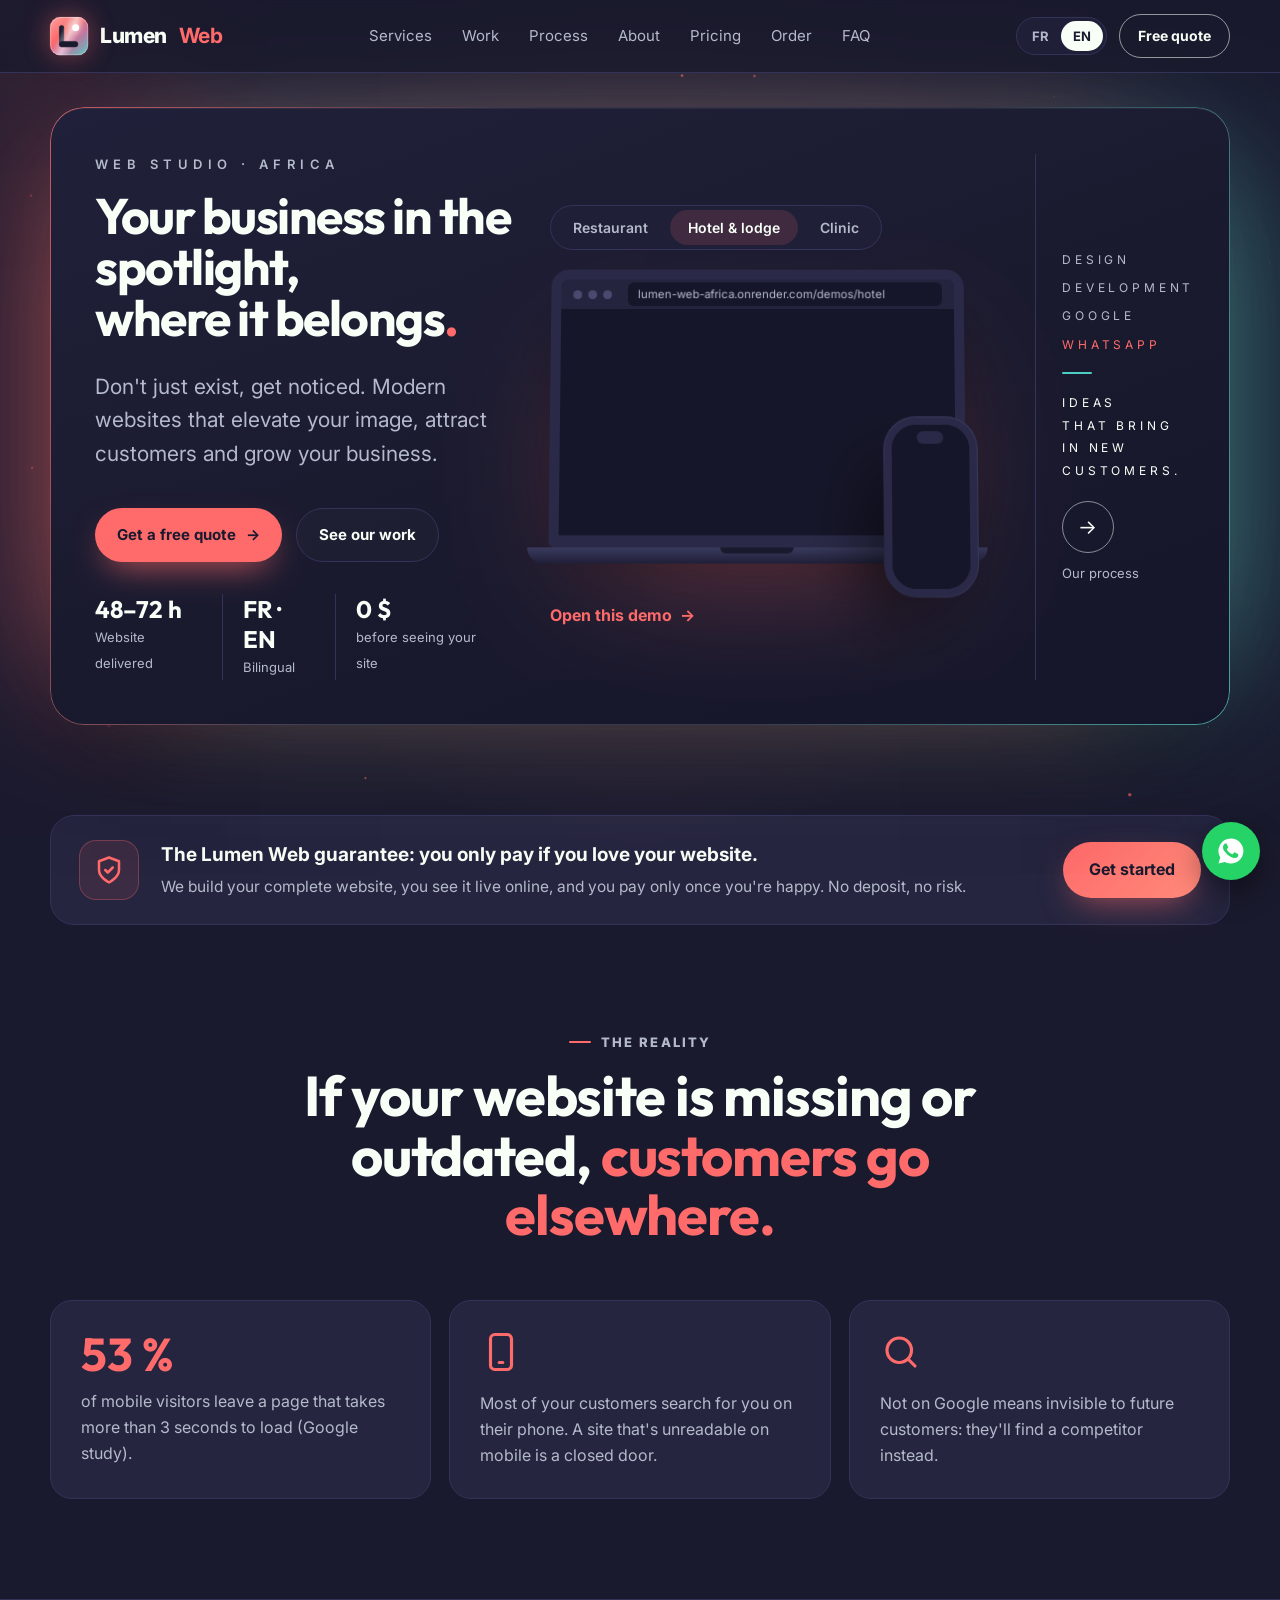
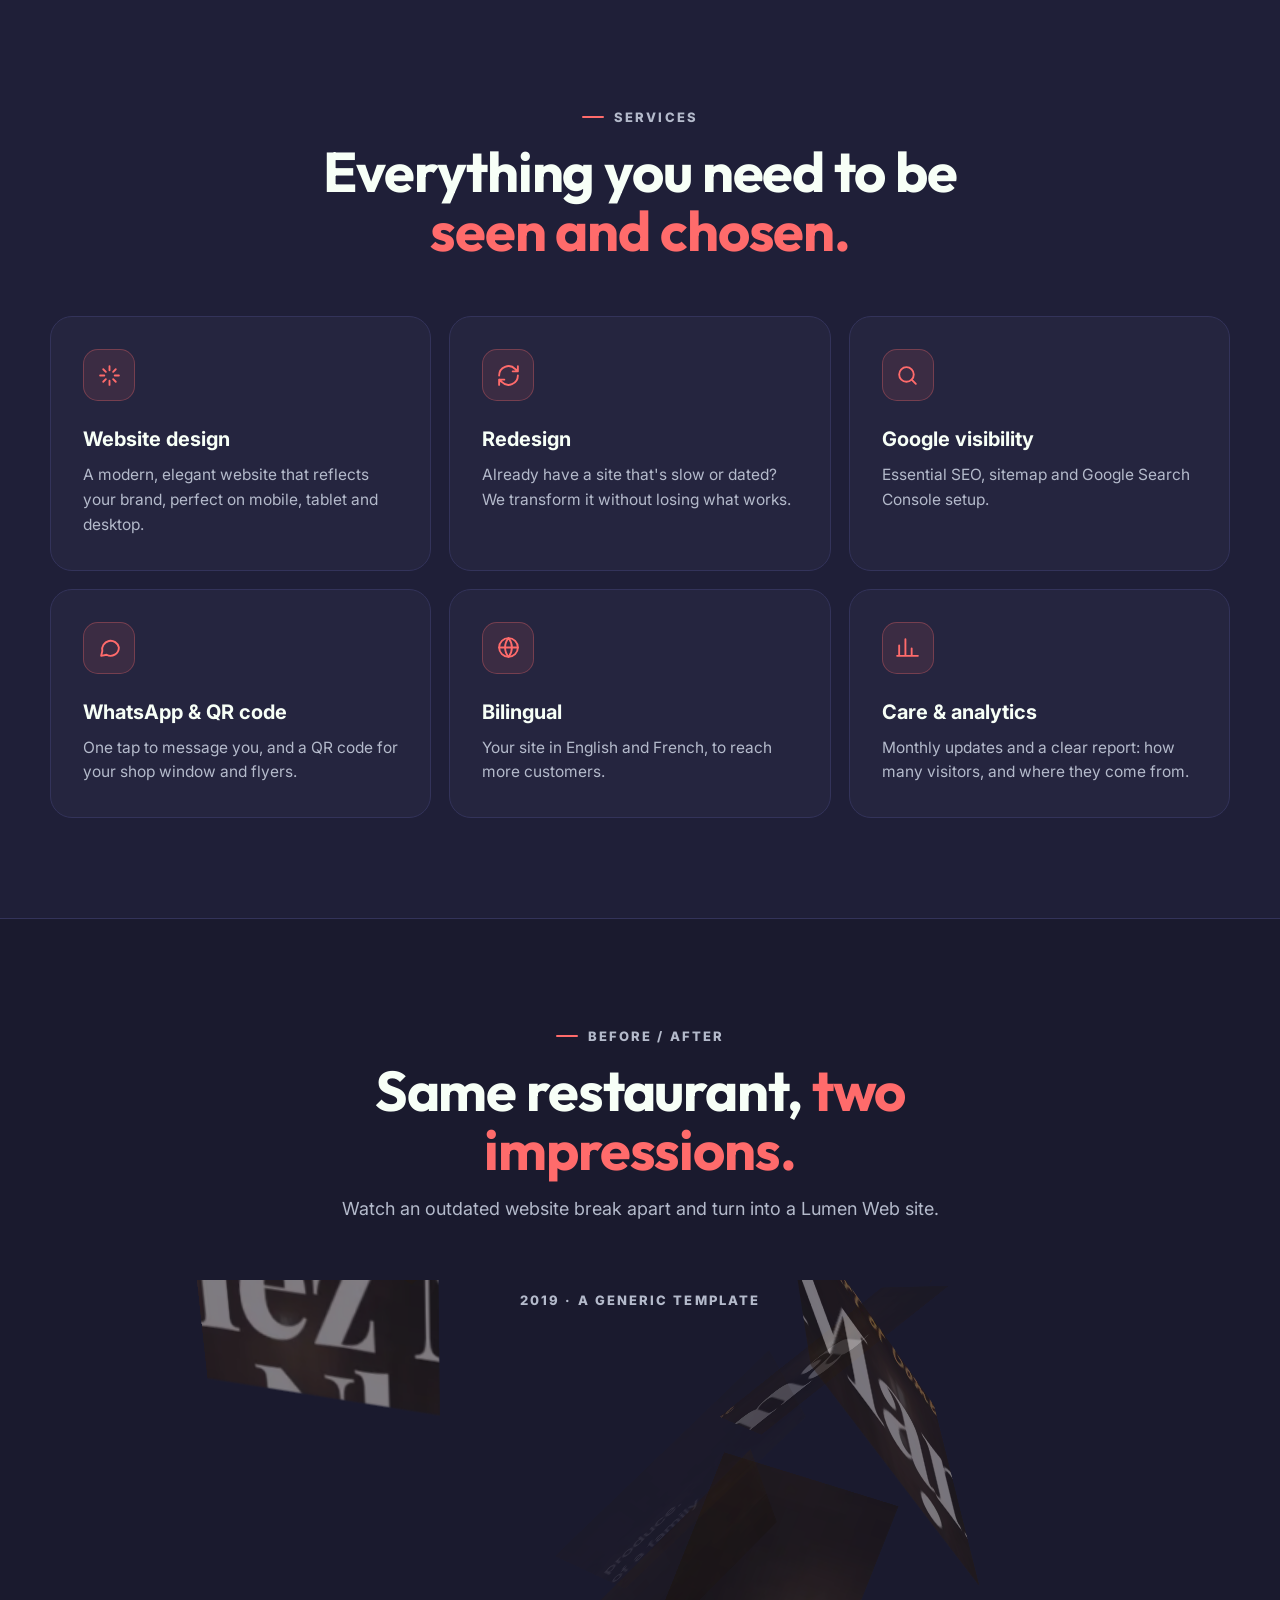
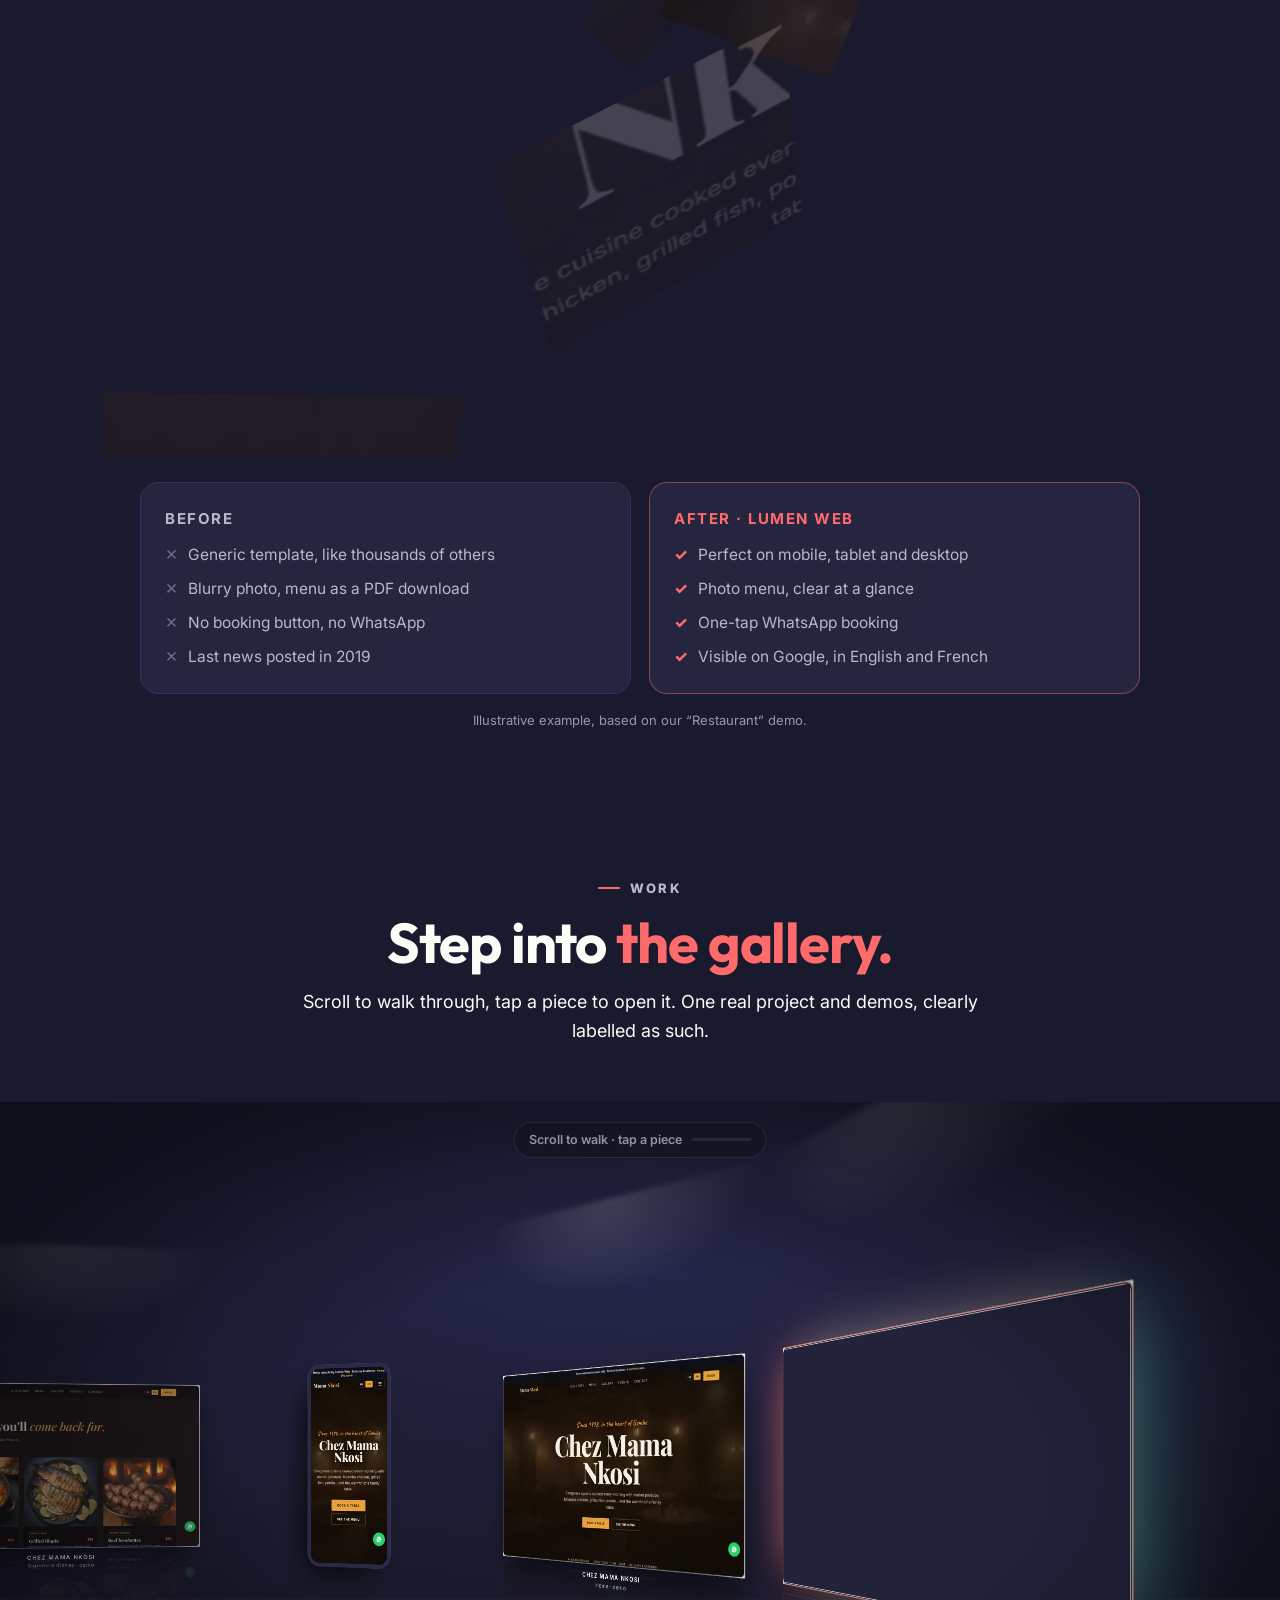
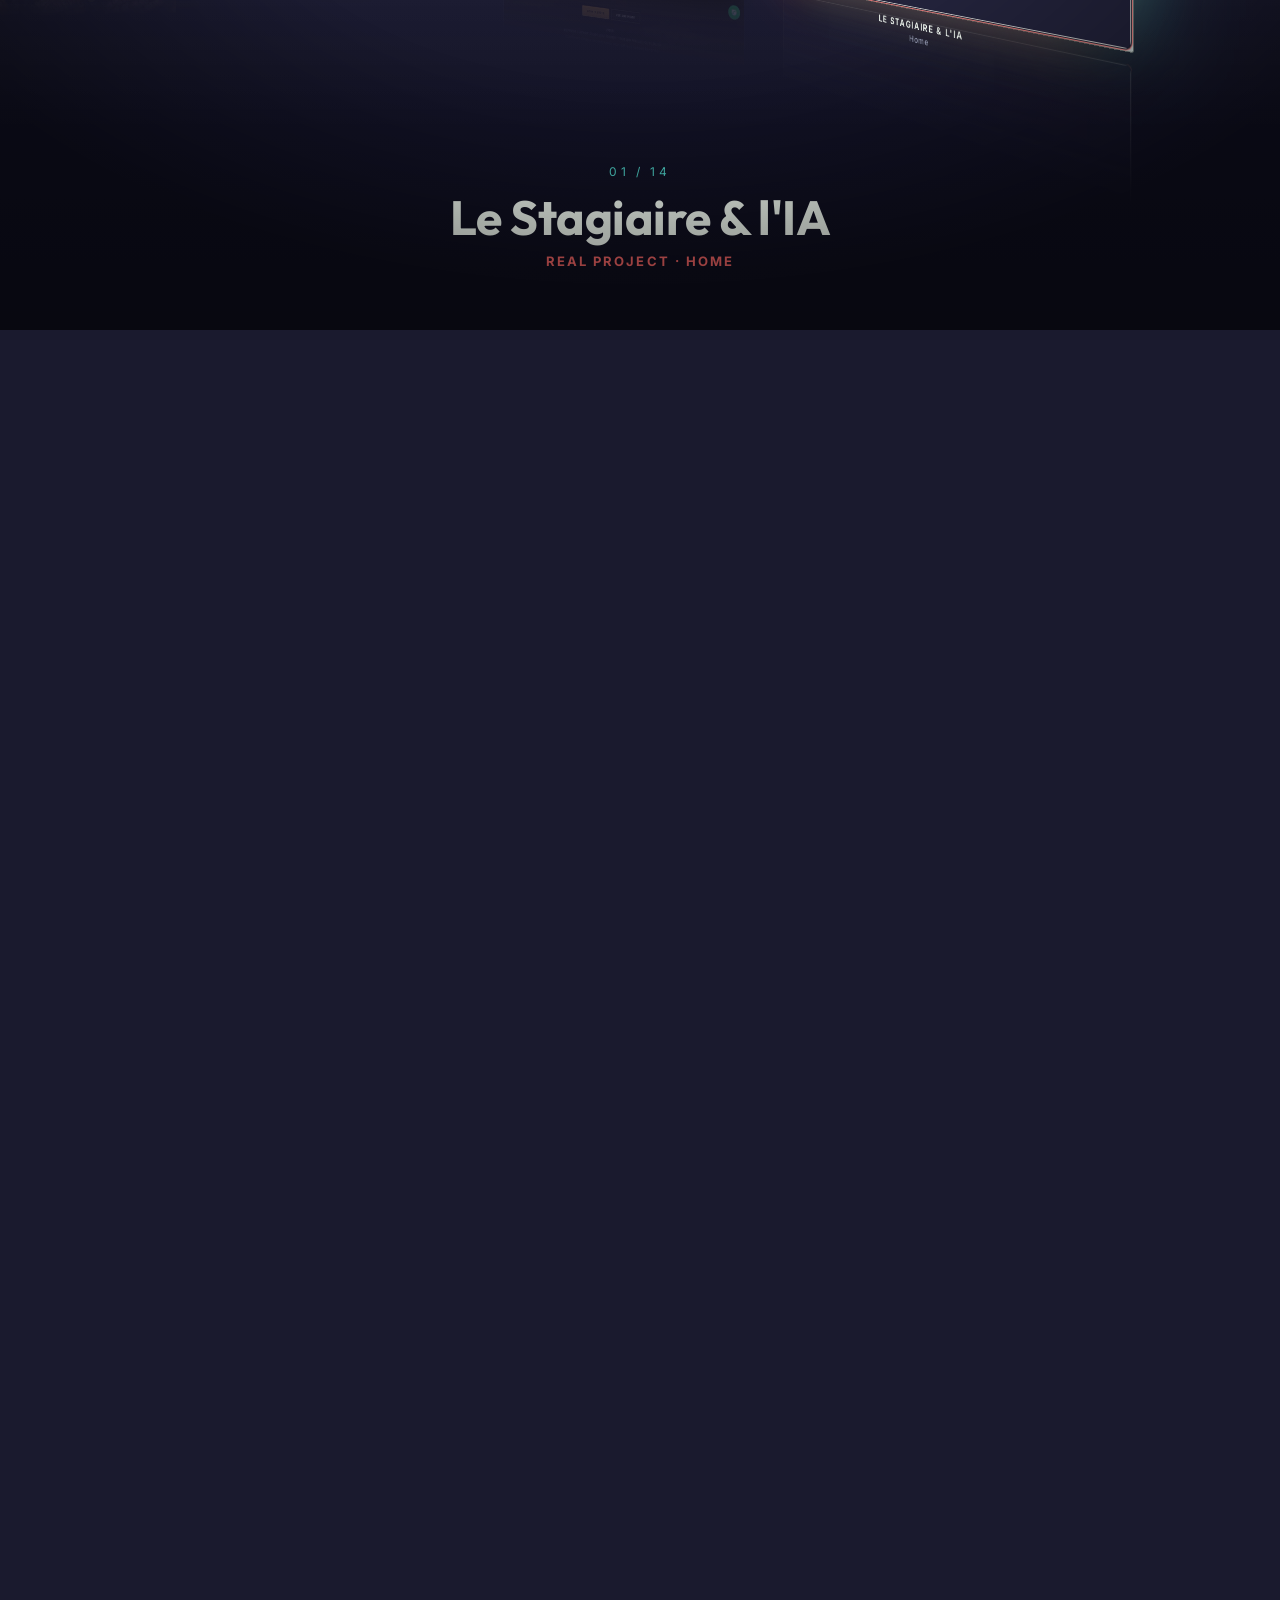
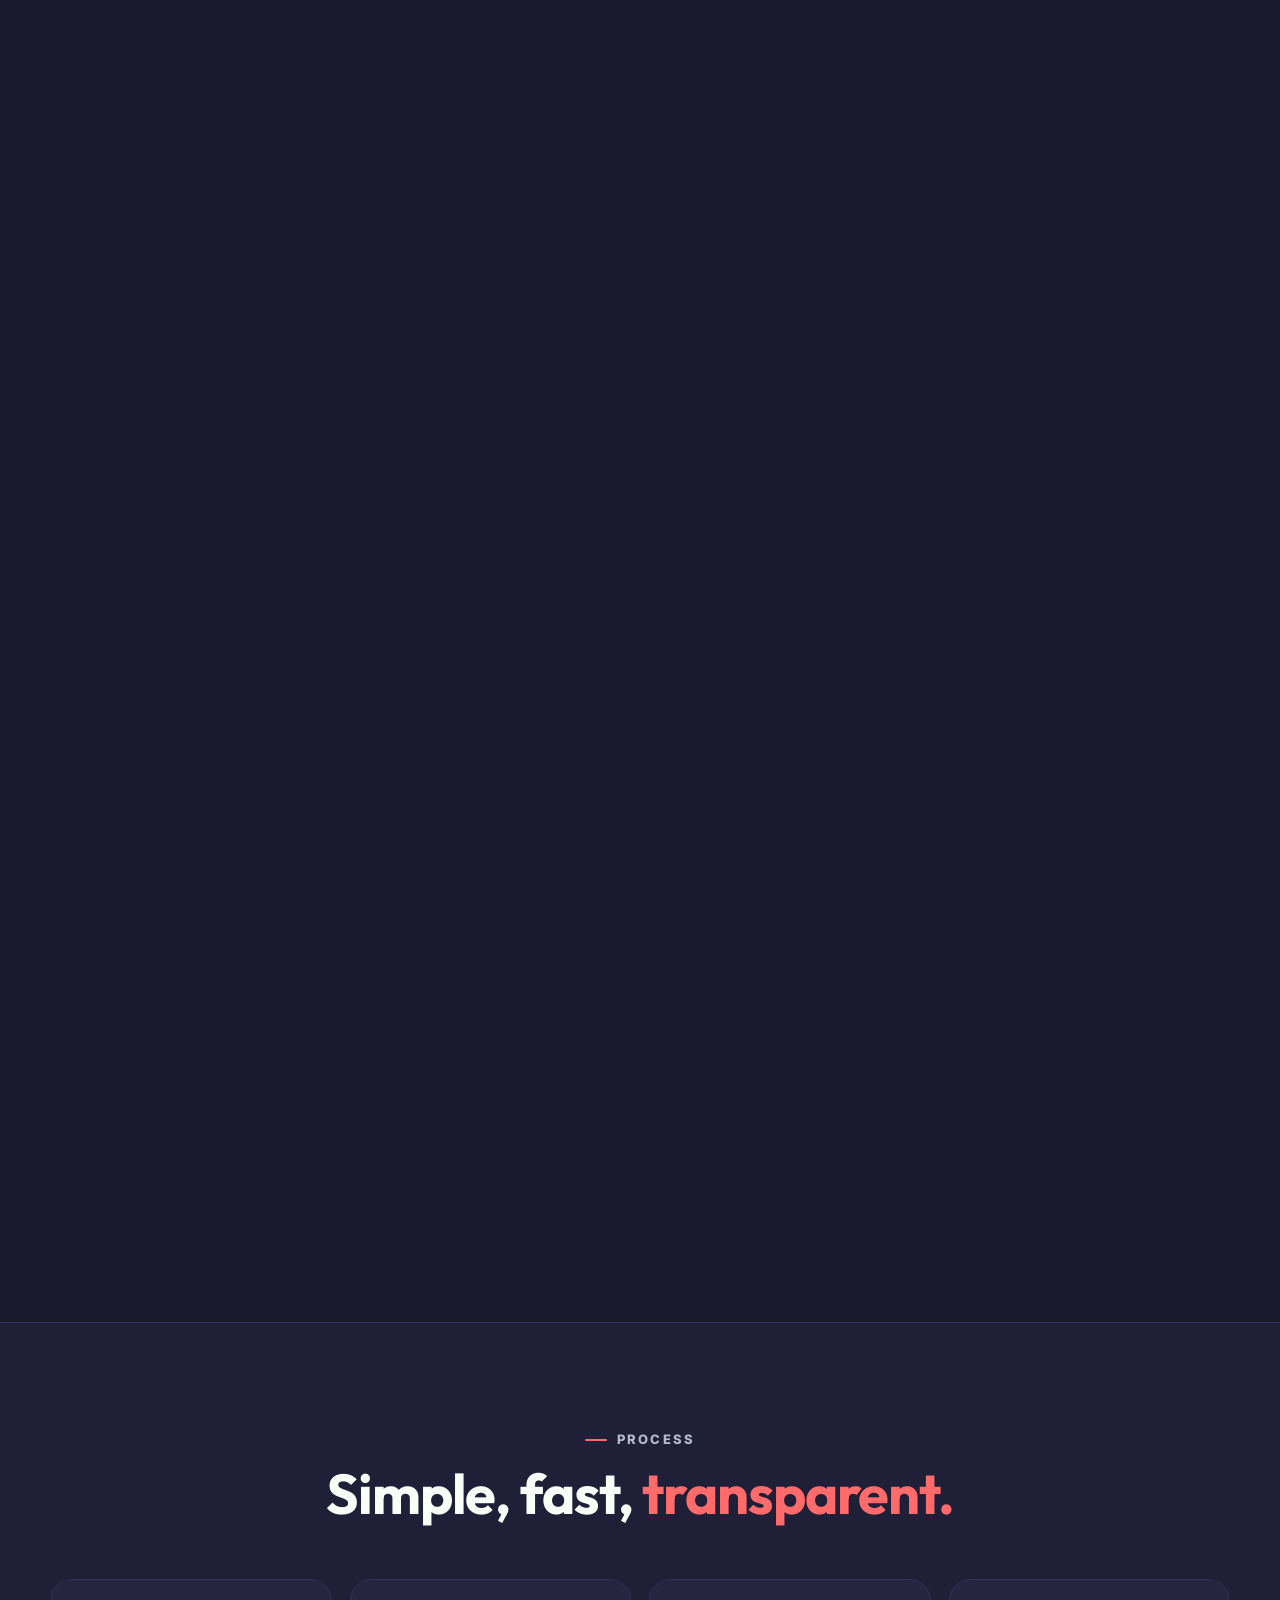
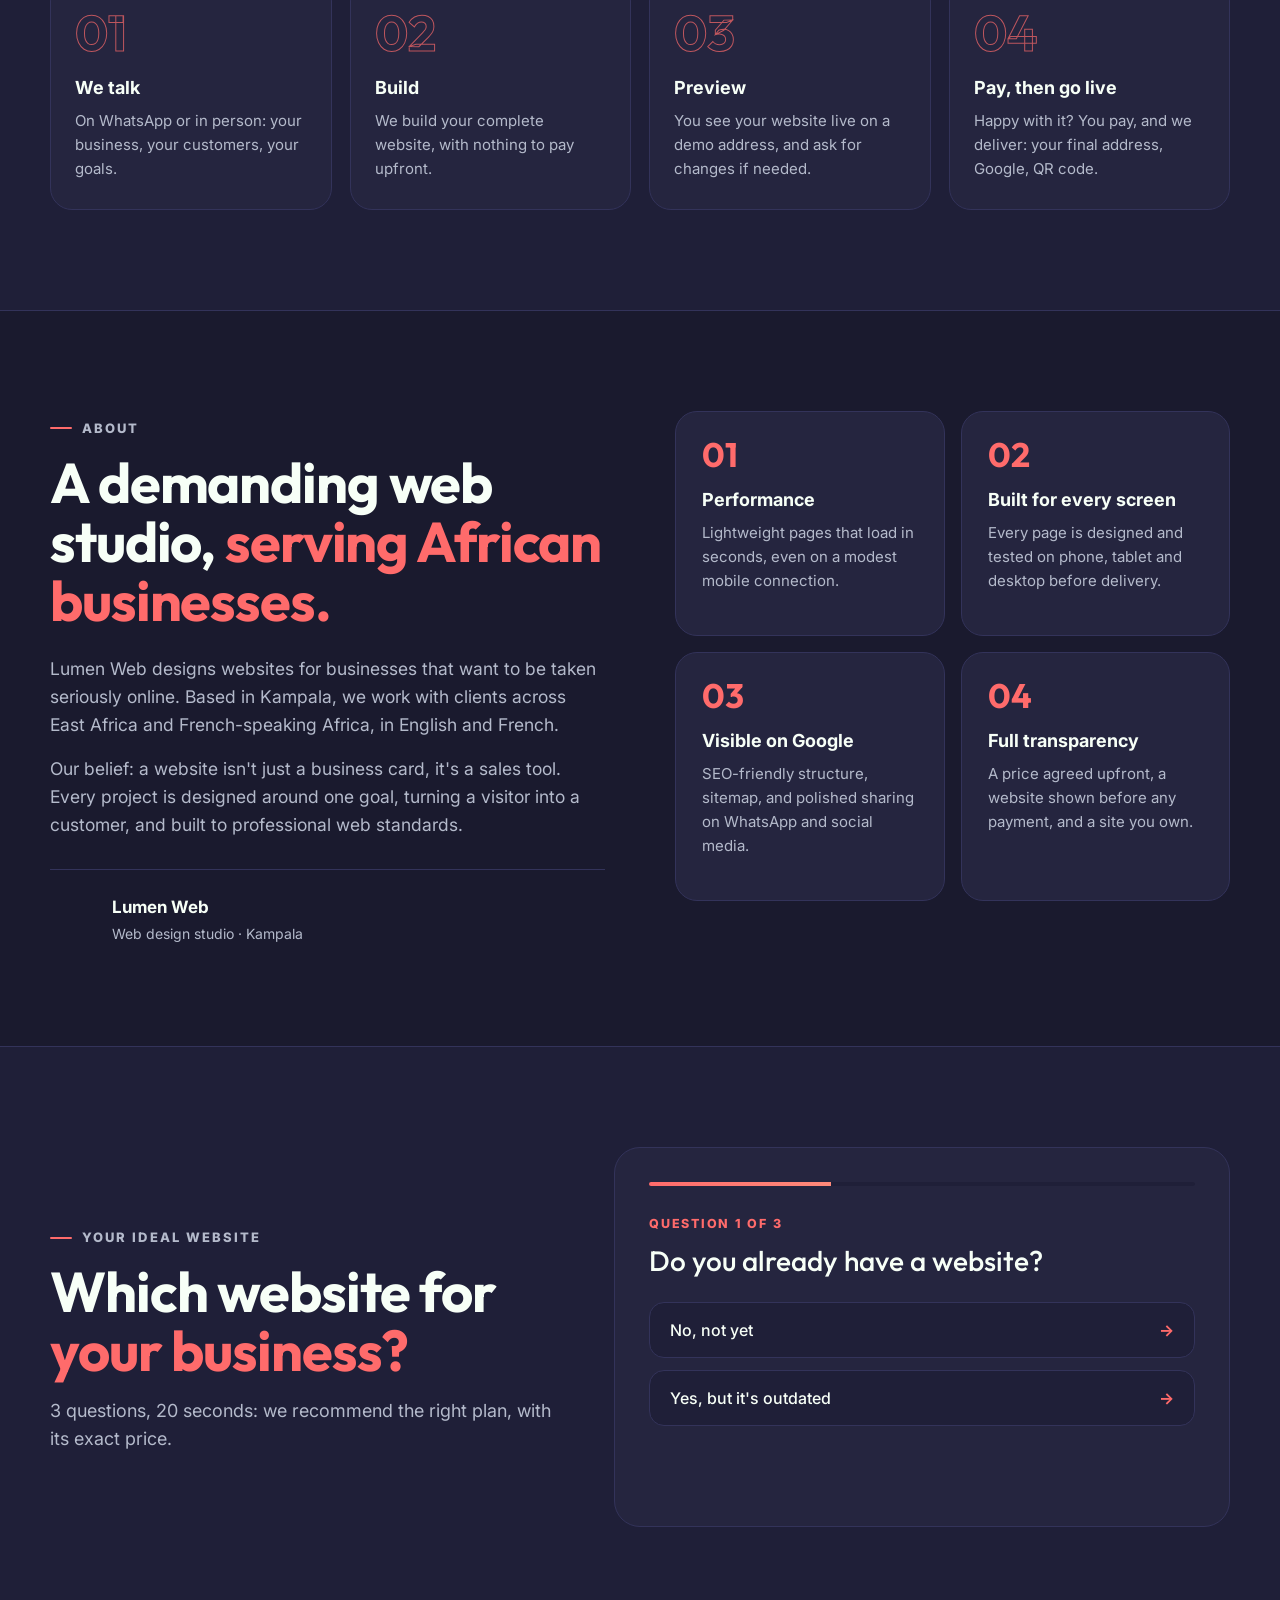
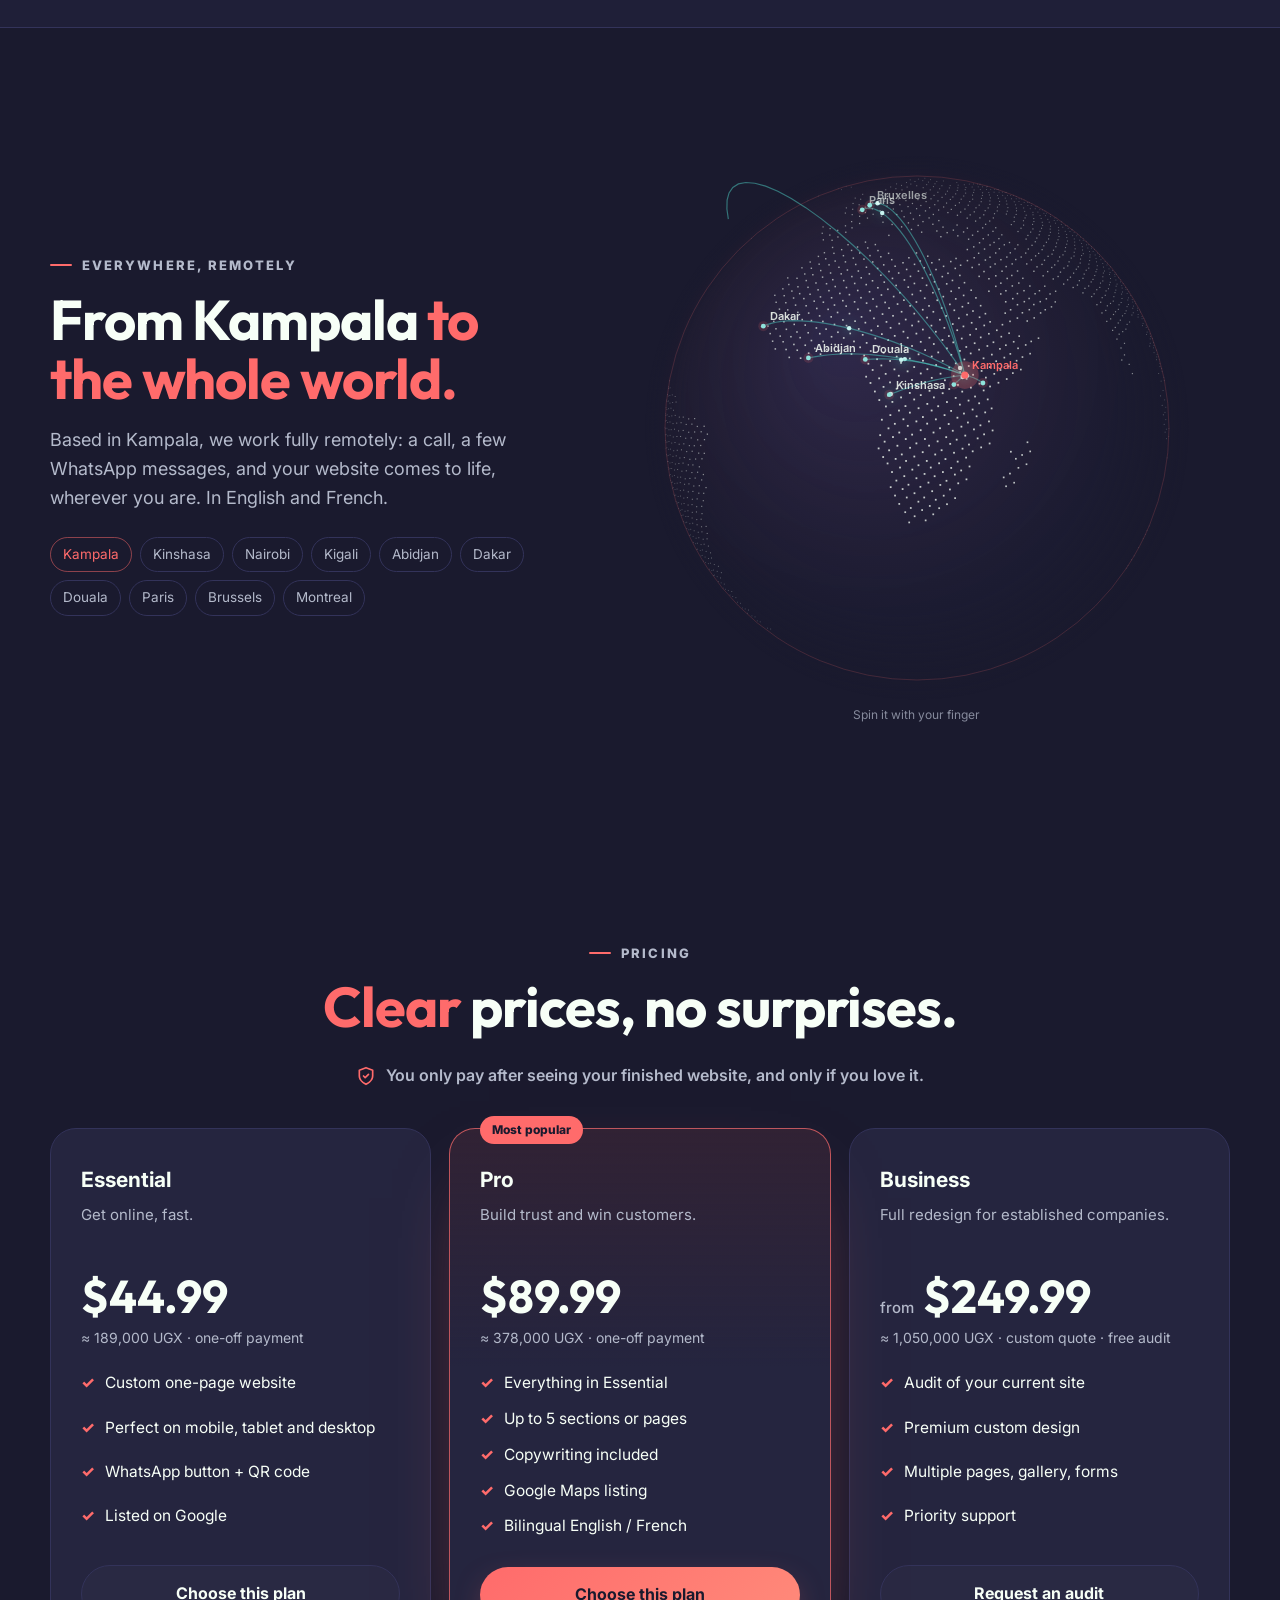
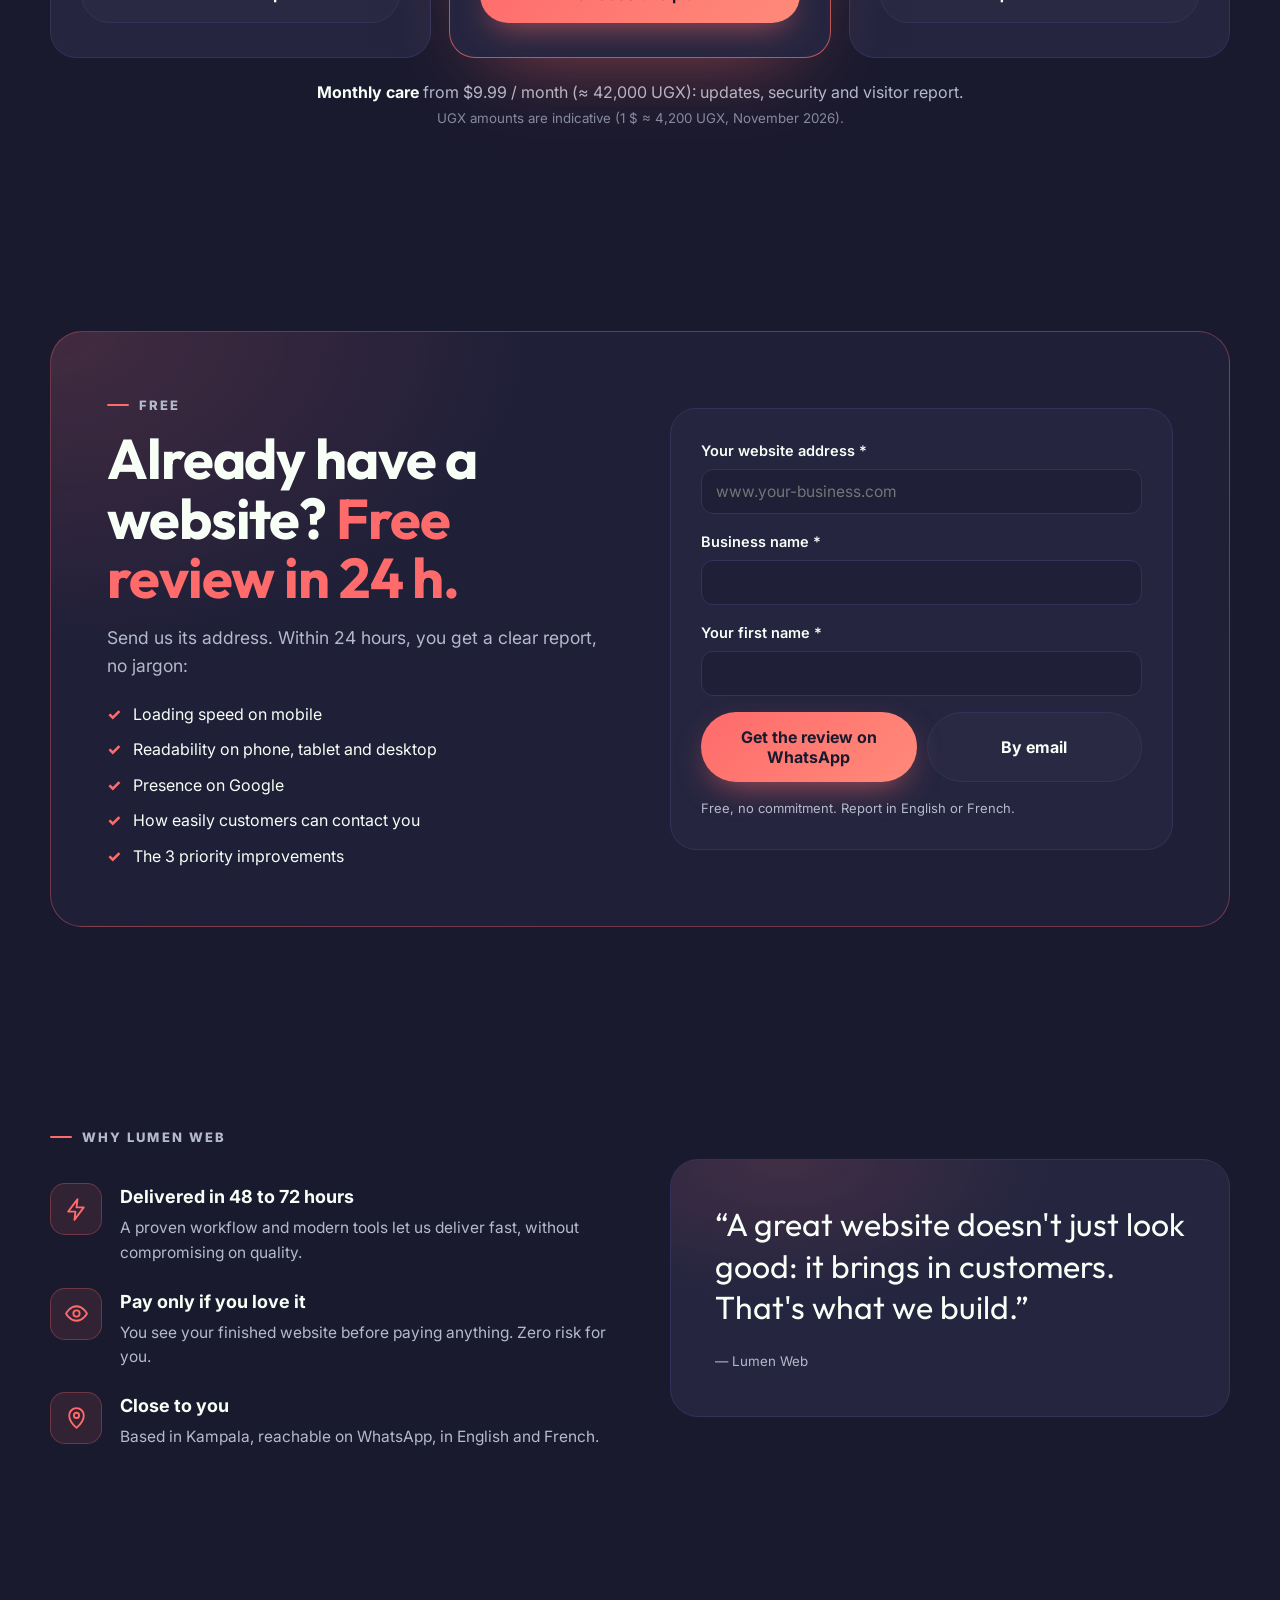
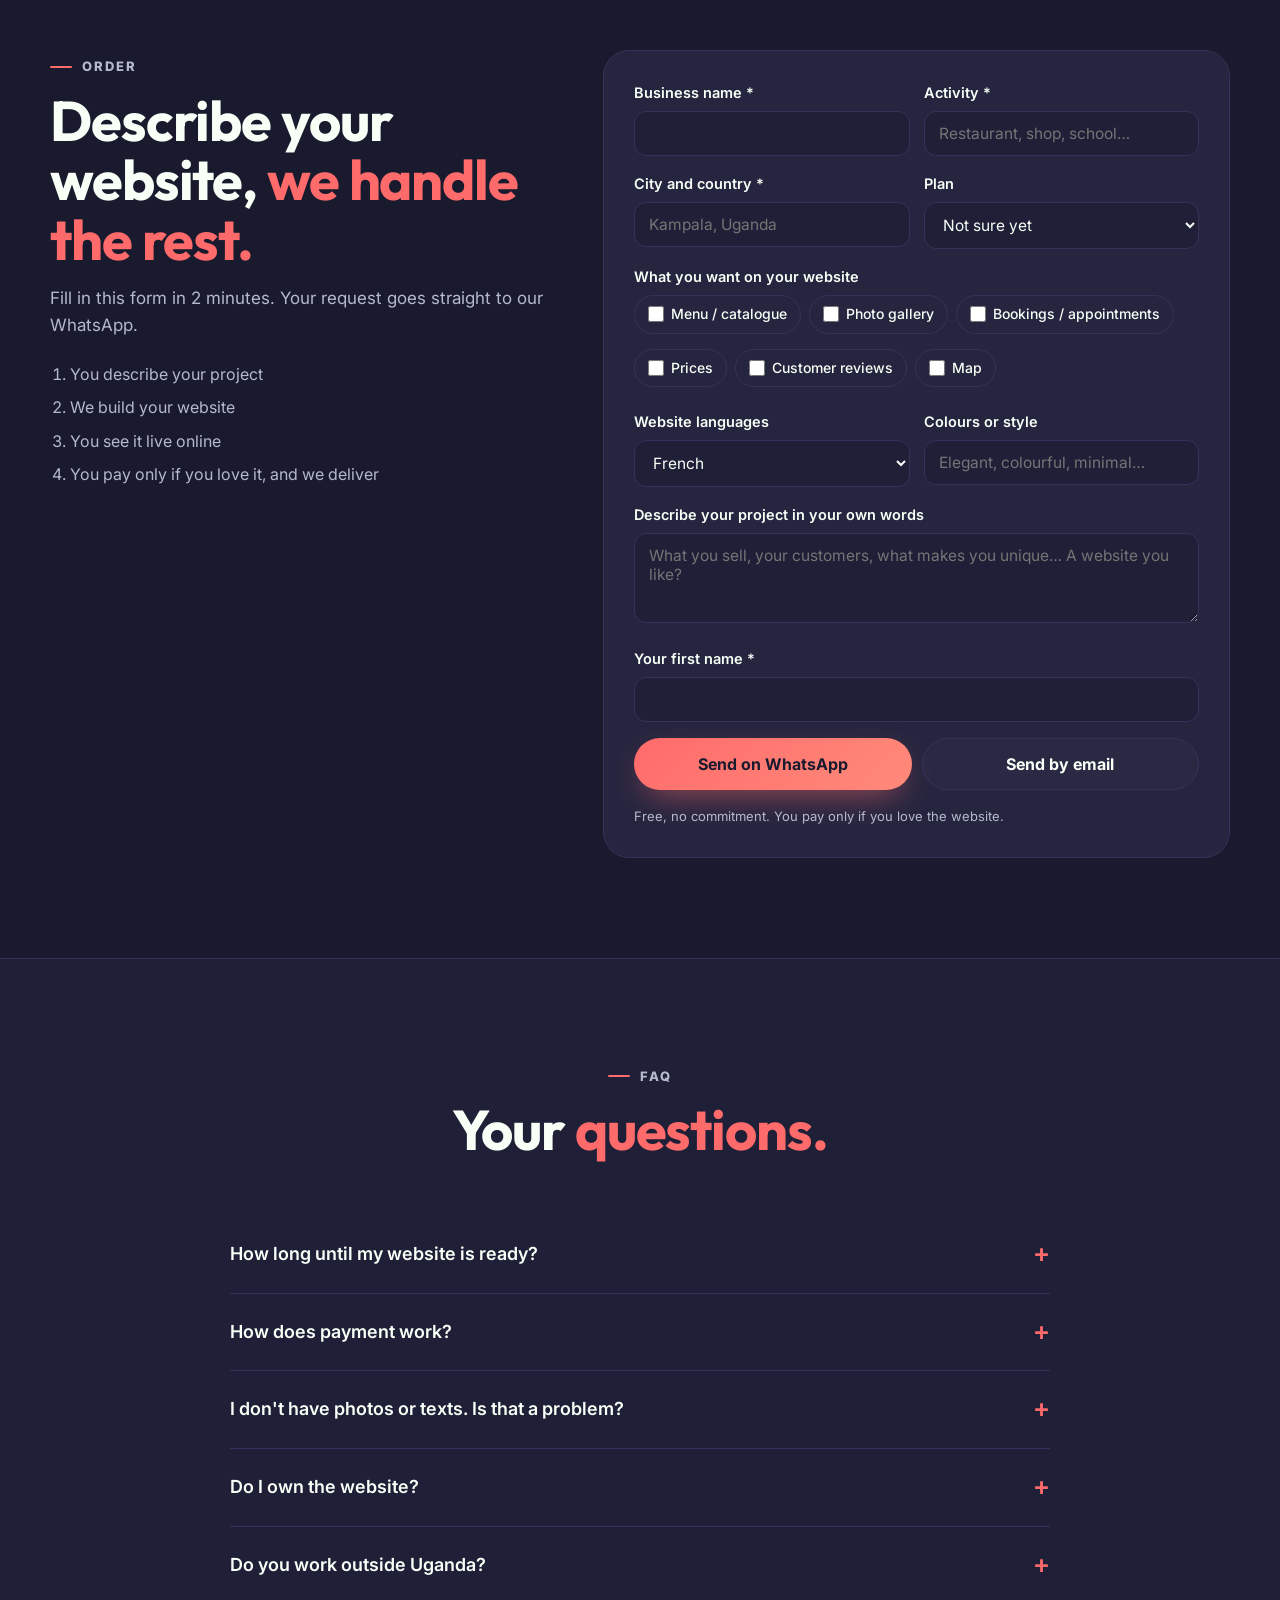
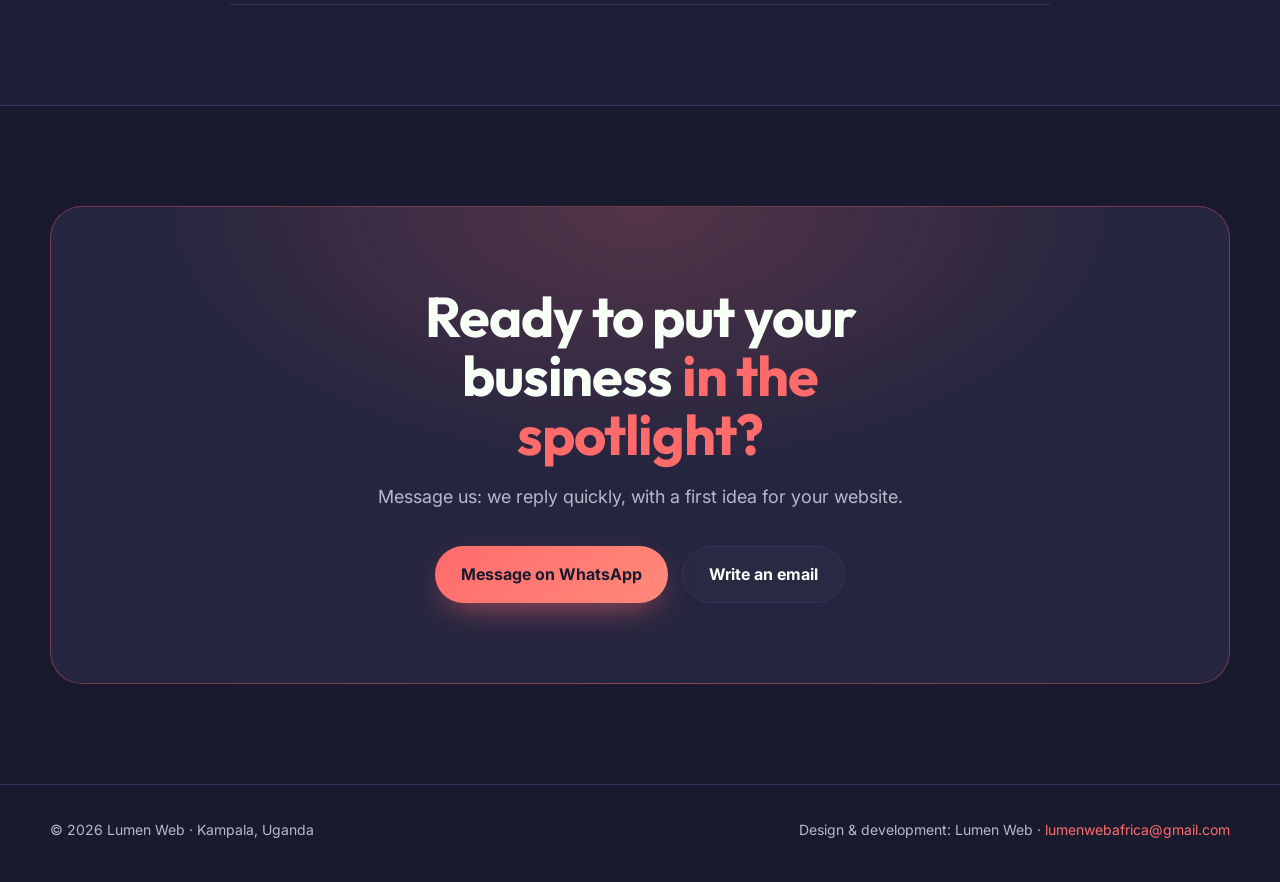
==== index.html @ c7d3111e "Accueil : nouveau titre et texte de Jonathan, « Studio web · Africa » Co-Authored-By: Claude Opus 5." ====
<!doctype html>
<html lang="fr">
<head>
<meta charset="utf-8">
<meta name="viewport" content="width=device-width, initial-scale=1, viewport-fit=cover">
<title>Lumen Web · Sites web modernes pour les entreprises africaines</title>
<meta name="description" content="Lumen Web crée et modernise les sites des entreprises : rapides, beaux sur téléphone, visibles sur Google, avec WhatsApp. Basé à Kampala, en français et en anglais.">
<meta name="theme-color" content="#1A1A2E">
<meta property="og:type" content="website">
<meta property="og:title" content="Lumen Web · Votre entreprise, dans la lumière.">
<meta property="og:description" content="Sites web modernes, rapides et visibles sur Google. En français et en anglais.">
<meta property="og:image" content="https://lumen-web-africa.onrender.com/partage.jpg">
<meta property="og:url" content="https://lumen-web-africa.onrender.com/">
<link rel="canonical" href="https://lumen-web-africa.onrender.com/">
<meta name="twitter:card" content="summary_large_image">
<link rel="icon" href="favicon.png">
<link rel="preconnect" href="https://fonts.googleapis.com">
<link rel="preconnect" href="https://fonts.gstatic.com" crossorigin>
<link href="https://fonts.googleapis.com/css2?family=Outfit:wght@400;500;600;700;800&family=Inter:wght@400;500;600;700;800&display=swap" rel="stylesheet">
<style>img{height:auto}
  /* Règle 60-30-10 : 60 % nuit #1A1A2E (fond), 30 % surfaces + blanc #F7FFF7 + texte crème, 10 % accent corail #FF6B6B + turquoise #4ECDC4 (boutons, mots clés, lueurs). Pas d'autre couleur, sauf le vert du bouton WhatsApp (repère universel). */
  :root {
    --nuit:#1A1A2E; --nuit2:#1F1F38; --carte:#25253F; --ligne:#33335A;
    --texte:#F7FFF7; --doux:#B4BACB; --or:#FF6B6B; --orange:#FF8A7A; --braise:#C9464F;
    --serif:"Outfit", Inter, system-ui, sans-serif; --sans:Inter, system-ui, -apple-system, sans-serif;
    --r:22px; --turquoise:#4ECDC4;
  }
  * { box-sizing:border-box; margin:0; padding:0; }
  html { scroll-behavior:smooth; }
  body { font-family:var(--sans); background:var(--nuit); color:var(--texte); line-height:1.6; -webkit-font-smoothing:antialiased; overflow-x:hidden; }
  a { color:inherit; text-decoration:none; }
  img { max-width:100%; display:block; }
  .bloc { width:min(1180px, 100% - 40px); margin-inline:auto; }
  :focus-visible { outline:2px solid var(--or); outline-offset:3px; border-radius:6px; }
  .passer { position:absolute; left:-999px; } .passer:focus { left:16px; top:16px; z-index:99; background:var(--or); color:var(--nuit); padding:8px 14px; border-radius:8px; }

  /* Lumière qui suit la souris (décor, désactivé si mouvement réduit) */
  #halo { position:fixed; width:640px; height:640px; border-radius:50%; pointer-events:none; z-index:0; left:-320px; top:-320px;
          background:radial-gradient(circle, rgba(255,107,107,.10), transparent 60%); transition:transform .25s ease-out; }
  main, header, footer { position:relative; z-index:1; }

  /* Boutons */
  .btn { display:inline-flex; align-items:center; justify-content:center; gap:10px; padding:15px 26px; border-radius:999px; font-weight:700; font-size:16px; transition:transform .2s, box-shadow .2s, background .2s; cursor:pointer; border:0; font-family:inherit; }
  .btn-or { background:linear-gradient(135deg, var(--or), var(--orange)); color:#1A1A2E; box-shadow:0 12px 34px -12px rgba(255,107,107,.7); }
  .btn-or:hover { transform:translateY(-2px); box-shadow:0 18px 40px -12px rgba(255,107,107,.85); }
  .btn-ligne { border:1px solid var(--ligne); color:var(--texte); background:rgba(255,255,255,.02); }
  .btn-ligne:hover { border-color:var(--doux); }
  .btn svg { width:19px; height:19px; }

  /* En-tête */
  header { position:sticky; top:0; z-index:20; background:rgba(26,26,46,.78); backdrop-filter:blur(14px); border-bottom:1px solid var(--ligne); }
  header .bloc { display:flex; align-items:center; justify-content:space-between; height:72px; gap:20px; }
  .logo { display:flex; align-items:center; gap:12px; font-weight:800; font-size:21px; letter-spacing:-.02em; }
  .logo b { color:var(--or); }
  .marque { width:36px; height:36px; border-radius:11px; position:relative; flex:none;
            background:radial-gradient(circle at 50% 38%, #FFC2B8 0, #FF6B6B 28%, #FF8A7A 62%, #C9464F 100%); box-shadow:0 0 22px rgba(255,107,107,.45); }
  .marque::before { content:""; position:absolute; left:24%; top:22%; width:14%; height:56%; background:var(--nuit); border-radius:2px; }
  .marque::after { content:""; position:absolute; left:24%; top:66%; width:52%; height:12%; background:var(--nuit); border-radius:2px; }
  .marque i { position:absolute; left:58%; top:20%; width:18%; height:18%; border-radius:50%; background:#fff; box-shadow:0 0 6px #fff; }
  nav { display:flex; gap:30px; font-size:15px; color:var(--doux); }
  nav a:hover { color:var(--texte); }
  .droite { display:flex; align-items:center; gap:12px; }
  .langue { display:flex; border:1px solid var(--ligne); border-radius:999px; padding:3px; background:var(--nuit2); }
  .langue button { border:0; background:none; color:var(--doux); font:700 13px var(--sans); padding:7px 12px; border-radius:999px; cursor:pointer; }
  .langue button.on { background:var(--texte); color:var(--nuit); }
  header .btn { padding:10px 18px; font-size:14px; }

  /* Accroche */
  .hero { padding:110px 0 90px; position:relative; overflow-x:clip; }
  .hero::before { content:""; position:absolute; top:-120px; left:50%; width:900px; height:900px; transform:translateX(-50%); pointer-events:none;
                  background:radial-gradient(closest-side, rgba(255,107,107,.20), rgba(255,107,107,.05) 55%, transparent); }
  .hero .bloc { position:relative; text-align:center; }
  .pastille { display:inline-flex; align-items:center; gap:10px; border:1px solid var(--ligne); background:rgba(37,37,63,.7); border-radius:999px; padding:7px 16px 7px 8px; font-size:14px; color:var(--doux); }
  .pastille b { background:var(--or); color:#1A1A2E; border-radius:999px; padding:3px 10px; font-size:12px; }
  h1 { font-family:var(--serif); font-weight:700; font-size:clamp(46px, 8vw, 96px); line-height:1.02; letter-spacing:-.025em; margin:30px auto 0; max-width:14ch; }
  h1 em { font-style:normal; color:var(--texte); }
  h1 .pt { color:var(--or); }
  h1 em { white-space:nowrap; }
  .hero p.intro { font-size:clamp(17px, 2.1vw, 21px); color:var(--doux); max-width:58ch; margin:26px auto 38px; }
  .actions { display:flex; flex-wrap:wrap; gap:14px; justify-content:center; }
  .preuves { display:flex; flex-wrap:wrap; justify-content:center; gap:14px 40px; margin-top:56px; color:var(--doux); font-size:15px; }
  .preuves span { display:flex; align-items:center; gap:9px; }
  .preuves span::before { content:""; width:8px; height:8px; border-radius:50%; background:var(--or); box-shadow:0 0 10px var(--or); }

  /* Sections */
  section { padding:100px 0; }
  section.alt { background:var(--nuit2); border-block:1px solid var(--ligne); }
  section.alt .service, section.alt .etape, section.alt .q-carte { background:var(--carte); }
  .titre { text-align:center; max-width:720px; margin:0 auto 56px; }
  .surtitre { font-size:13px; font-weight:800; letter-spacing:.16em; text-transform:uppercase; color:var(--doux); margin-bottom:14px; display:inline-flex; align-items:center; gap:10px; }
  .surtitre::before { content:""; width:22px; height:2px; border-radius:2px; background:var(--or); }
  h2 { font-family:var(--serif); font-weight:700; font-size:clamp(34px, 5vw, 56px); line-height:1.06; letter-spacing:-.02em; }
  h2 em { font-style:normal; color:var(--or); }
  .titre p { color:var(--doux); margin-top:16px; font-size:18px; }

  /* Problème */
  .constats { display:grid; grid-template-columns:repeat(3, 1fr); gap:18px; }
  .constat { background:var(--carte); border:1px solid var(--ligne); border-radius:var(--r); padding:30px; }
  .constat b { display:block; font-family:var(--serif); font-size:46px; font-weight:700; color:var(--or); line-height:1; margin-bottom:12px; }
  .constat p { color:var(--doux); }

  /* Services */
  .services { display:grid; grid-template-columns:repeat(3, 1fr); gap:18px; }
  .service { background:linear-gradient(180deg, var(--carte), var(--nuit2)); border:1px solid var(--ligne); border-radius:var(--r); padding:32px; transition:border-color .25s, transform .25s; }
  .service:hover { border-color:rgba(255,107,107,.55); transform:translateY(-4px); }
  .ico { width:52px; height:52px; border-radius:15px; display:grid; place-items:center; font-size:25px; background:rgba(255,107,107,.10); border:1px solid rgba(255,107,107,.3); margin-bottom:22px; }
  .ico svg { width:25px; height:25px; color:var(--or); }
  .constat b svg { width:42px; height:42px; color:var(--or); }
  .service h3 { font-size:20px; margin-bottom:8px; }
  .service p { color:var(--doux); font-size:15.5px; }

  /* Réalisations */
  .projets { display:grid; grid-template-columns:1.3fr 1fr; gap:22px; }
  .projet { background:var(--carte); border:1px solid var(--ligne); border-radius:var(--r); overflow:hidden; display:flex; flex-direction:column; }
  .ecran { aspect-ratio:16/10; position:relative; overflow:hidden; border-bottom:1px solid var(--ligne); background:#16162A; }
  .ecran .barre { height:28px; background:#24243F; display:flex; gap:6px; align-items:center; padding:0 12px; }
  .ecran .barre i { width:9px; height:9px; border-radius:50%; background:#4A4A6E; }
  .ecran iframe { border:0; width:1440px; height:1100px; transform-origin:0 0; position:absolute; top:28px; left:0; pointer-events:none; }
  .projet .infos { padding:24px 26px 26px; }
  .etiquette { display:inline-block; font-size:12px; font-weight:800; letter-spacing:.08em; text-transform:uppercase; padding:4px 10px; border-radius:999px; margin-bottom:12px; }
  .reel { background:rgba(247,255,247,.08); color:var(--texte); border:1px solid var(--ligne); }
  .demo { background:rgba(255,107,107,.10); color:var(--or); border:1px solid rgba(255,107,107,.35); }
  .projet h3 { font-size:20px; margin-bottom:6px; }
  .projet p { color:var(--doux); font-size:15px; }
  .projet a.lien { display:inline-flex; gap:6px; margin-top:14px; color:var(--or); font-weight:700; font-size:15px; }
  .demos { display:grid; gap:22px; }
  .mini { display:grid; grid-template-columns:150px 1fr; transition:border-color .25s; }
  a.mini:hover { border-color:rgba(255,107,107,.55); }
  .mini .ecran { aspect-ratio:auto; border-bottom:0; border-right:1px solid var(--ligne); }
  .maquette { position:absolute; inset:0; padding:14px; display:flex; flex-direction:column; gap:7px; }
  .maquette i { display:block; border-radius:4px; background:rgba(255,255,255,.08); }

  /* Méthode */
  .etapes { display:grid; grid-template-columns:repeat(4, 1fr); gap:18px; counter-reset:e; }
  .etape { border:1px solid var(--ligne); border-radius:var(--r); padding:28px 24px; position:relative; background:rgba(37,37,63,.5); }
  .etape::before { counter-increment:e; content:"0" counter(e); font-family:var(--serif); font-size:50px; font-weight:700; color:transparent; -webkit-text-stroke:1px rgba(255,107,107,.7); display:block; line-height:1; margin-bottom:16px; }
  .etape h3 { font-size:18px; margin-bottom:6px; }
  .etape p { color:var(--doux); font-size:15px; }

  /* Offres */
  .offres { display:grid; grid-template-columns:repeat(3, 1fr); gap:18px; align-items:stretch; }
  .offre { background:var(--carte); border:1px solid var(--ligne); border-radius:26px; padding:34px 30px; display:flex; flex-direction:column; }
  .offre.vedette { border-color:rgba(255,107,107,.7); background:linear-gradient(180deg, rgba(255,107,107,.10), var(--carte) 45%); box-shadow:0 30px 80px -40px rgba(255,107,107,.6); position:relative; }
  .offre.vedette::after { content:attr(data-badge); position:absolute; top:-13px; left:30px; background:var(--or); color:#1A1A2E; font-size:12px; font-weight:800; padding:4px 12px; border-radius:999px; }
  .offre h3 { font-size:21px; }
  .offre .pour { color:var(--doux); font-size:15px; margin:6px 0 22px; min-height:48px; }
  .prix { font-family:var(--serif); font-size:46px; font-weight:700; line-height:1; }
  .prix small { font-family:var(--sans); font-size:15px; color:var(--doux); font-weight:500; }
  .ugx { color:var(--doux); font-size:14px; margin:8px 0 22px; }
  .offre ul { list-style:none; display:grid; gap:11px; margin-bottom:28px; flex:1; }
  .offre li { display:flex; gap:10px; font-size:15.5px; }
  .offre li::before { content:"✓"; color:var(--or); font-weight:800; }
  .offre .btn { width:100%; }
  .suivi { margin-top:22px; text-align:center; color:var(--doux); }
  .suivi b { color:var(--texte); }

  /* Pourquoi */
  .pourquoi { display:grid; grid-template-columns:1fr 1fr; gap:60px; align-items:center; }
  .liste { display:grid; gap:22px; }
  .point { display:flex; gap:18px; }
  .point .ico { margin:0; flex:none; }
  .point h3 { font-size:18px; margin-bottom:4px; }
  .point p { color:var(--doux); font-size:15.5px; }
  .citation { border:1px solid var(--ligne); border-radius:28px; padding:44px; background:radial-gradient(80% 90% at 20% 0%, rgba(255,107,107,.13), transparent 60%), var(--carte); }
  .citation p { font-family:var(--serif); font-size:clamp(24px, 3vw, 32px); line-height:1.3; }
  .citation small { display:block; margin-top:22px; color:var(--doux); }

  /* FAQ */
  .faq { max-width:820px; margin-inline:auto; }
  details { border-bottom:1px solid var(--ligne); padding:24px 0; }
  summary { cursor:pointer; list-style:none; display:flex; justify-content:space-between; gap:20px; font-size:18px; font-weight:600; }
  summary::-webkit-details-marker { display:none; }
  summary::after { content:"+"; color:var(--or); font-size:26px; line-height:1; transition:transform .25s; }
  details[open] summary::after { transform:rotate(45deg); }
  details p { color:var(--doux); margin-top:12px; max-width:66ch; }

  /* Appel final */
  .final { text-align:center; border-radius:32px; padding:80px 30px; position:relative; overflow:hidden; border:1px solid rgba(255,107,107,.35);
           background:radial-gradient(60% 80% at 50% 0%, rgba(255,107,107,.22), transparent 70%), var(--carte); }
  .final h2 { max-width:16ch; margin:0 auto 18px; }
  .final p { color:var(--doux); margin-bottom:34px; font-size:18px; }
  footer { border-top:1px solid var(--ligne); padding:34px 0 40px; color:var(--doux); font-size:14px; }
  footer .bloc { display:flex; justify-content:space-between; flex-wrap:wrap; gap:16px; }


  /* Formulaire « Décris ton site » */
  .brief { display:grid; grid-template-columns:.9fr 1.1fr; gap:40px; align-items:start; }
  .brief .cote p { color:var(--doux); margin-top:16px; font-size:17px; }
  .brief .cote ol { margin:22px 0 0 20px; color:var(--doux); display:grid; gap:8px; }
  form.carte-form { background:var(--carte); border:1px solid var(--ligne); border-radius:26px; padding:30px; display:grid; gap:16px; }
  .champ label { display:block; font-weight:600; font-size:14.5px; margin-bottom:7px; }
  .champ input:not([type=checkbox]), .champ textarea, .champ select { width:100%; background:var(--nuit2); border:1px solid var(--ligne); border-radius:12px; color:var(--texte); font:15.5px var(--sans); padding:12px 14px; }
  .champ textarea { min-height:90px; resize:vertical; }
  .champ input:focus, .champ textarea:focus, .champ select:focus { outline:none; border-color:var(--or); }
  .duo2 { display:grid; grid-template-columns:1fr 1fr; gap:14px; }
  .coches { display:flex; flex-wrap:wrap; gap:8px; }
  .coches label { display:inline-flex; align-items:center; gap:7px; border:1px solid var(--ligne); border-radius:999px; padding:7px 13px; font-size:14px; cursor:pointer; font-weight:500; }
  .coches input { accent-color:var(--or); width:16px; height:16px; flex:none; }
  section[id], .hero { scroll-margin-top:80px; }
  .note { font-size:13px; color:var(--doux); }
  .envois { display:grid; grid-template-columns:1fr; gap:10px; } .envois:has(.email-seul:not([style*="none"])) { grid-template-columns:1fr 1fr; }
  .final .actions { justify-content:center; }
  @media (max-width: 960px) { .brief { grid-template-columns:1fr; } }
  @media (max-width: 640px) { .duo2 { grid-template-columns:1fr; } form.carte-form { padding:22px; } }


  /* À propos */
  .apropos { display:grid; grid-template-columns:1fr 1fr; gap:70px; align-items:start; }
  .apropos h2 { margin-bottom:24px; }
  .apropos p { color:var(--doux); font-size:17.5px; margin-bottom:16px; }
  .signature { display:flex; align-items:center; gap:14px; margin-top:30px; padding-top:24px; border-top:1px solid var(--ligne); }
  .signature .marque { width:46px; height:46px; border-radius:13px; }
  .signature b { display:block; font-size:17px; } .signature span { color:var(--doux); font-size:14px; }
  .engagements { display:grid; grid-template-columns:1fr 1fr; gap:16px; }
  .eng { background:var(--carte); border:1px solid var(--ligne); border-radius:var(--r); padding:26px; }
  .eng b { font-family:var(--serif); font-size:34px; color:var(--or); line-height:1; display:block; margin-bottom:14px; }
  .eng h3 { font-size:18px; margin-bottom:6px; } .eng p { color:var(--doux); font-size:15px; }
  footer a { color:var(--or); }
  @media (max-width: 960px) { .apropos { grid-template-columns:1fr; gap:40px; } }
  @media (max-width: 640px) { .engagements { grid-template-columns:1fr; } }

  /* Vitrine animée (ordinateur + téléphone) */
  .vitrine { margin:68px auto 0; max-width:980px; }
  .onglets { display:inline-flex; gap:4px; padding:4px; border:1px solid var(--ligne); border-radius:999px; background:var(--nuit2); margin-bottom:30px; }
  .onglets button { border:0; background:none; color:var(--doux); font:600 14px var(--sans); padding:9px 18px; border-radius:999px; cursor:pointer; position:relative; overflow:hidden; }
  .onglets button.on { background:rgba(255,107,107,.14); color:var(--texte); }
  .onglets button i { position:absolute; left:0; bottom:0; height:2px; width:0; background:var(--or); }
  .scene { position:relative; padding-right:8%; }
  .lcran { background:#16162A; border:10px solid #2A2A48; border-bottom-width:12px; border-radius:18px 18px 6px 6px; overflow:hidden;
           box-shadow:0 60px 140px -50px rgba(255,107,107,.45), 0 30px 60px -30px rgba(0,0,0,.8); }
  .lbar { height:30px; background:#24243F; display:flex; align-items:center; gap:6px; padding:0 12px; }
  .lbar i { width:9px; height:9px; border-radius:50%; background:#4A4A6E; flex:none; }
  .lbar span { margin-left:10px; flex:1; max-width:380px; background:#16162A; border-radius:6px; font-size:11.5px; color:var(--doux); padding:3px 10px; text-align:left; white-space:nowrap; overflow:hidden; text-overflow:ellipsis; }
  .defil { position:relative; overflow:hidden; aspect-ratio:16/9.2; background:#16162A; }
  .defil img { width:100%; position:absolute; top:0; left:0; transition:opacity .45s ease; will-change:transform; }
  .defil img.cache { opacity:0; }
  .socle { height:16px; margin:0 -5%; background:linear-gradient(#3A3A5E,#1F1F38); border-radius:0 0 24px 24px; position:relative; }
  .socle::before { content:""; position:absolute; left:50%; top:0; width:16%; height:6px; transform:translateX(-50%); background:#1A1A2E; border-radius:0 0 10px 10px; }
  .tel { position:absolute; right:0; bottom:-30px; width:21%; border:7px solid #2A2A48; border-radius:30px; background:#16162A; overflow:hidden;
         box-shadow:-24px 30px 70px -20px rgba(0,0,0,.85), 0 0 0 1px #3A3A5E; }
  .tel .defil { aspect-ratio:9/19; }
  .tel::before { content:""; position:absolute; z-index:2; top:6px; left:50%; transform:translateX(-50%); width:34%; height:12px; border-radius:10px; background:#2A2A48; }
  .voir-demo { display:inline-flex; gap:8px; margin-top:52px; color:var(--or); font-weight:700; }
  .voir-demo:hover { text-decoration:underline; }

  /* Garantie */
  .garantie { padding:10px 0 0; }
  .g-in { display:flex; align-items:center; gap:22px; border:1px solid var(--ligne); border-radius:24px; padding:24px 28px; background:var(--carte); }
  .bouclier { width:60px; height:60px; flex:none; border-radius:17px; display:grid; place-items:center; color:var(--or); background:rgba(255,107,107,.10); border:1px solid rgba(255,107,107,.3); }
  .bouclier svg { width:30px; height:30px; }
  .g-in b { display:block; font-size:19px; margin-bottom:3px; }
  .g-in span { color:var(--doux); font-size:15.5px; }
  .g-in .btn { margin-left:auto; flex:none; }
  .ruban { display:flex; align-items:center; justify-content:center; gap:10px; color:var(--doux); font-weight:600; margin:-30px auto 40px; text-align:center; }
  .ruban svg { width:20px; height:20px; flex:none; color:var(--or); }

  /* Avant / Après */
  .comparer { position:relative; aspect-ratio:16/10; border-radius:22px; overflow:hidden; border:1px solid var(--ligne); max-width:1000px; margin:0 auto;
              box-shadow:0 40px 100px -50px rgba(255,107,107,.5); --pos:50%; user-select:none; -webkit-user-select:none; touch-action:pan-y; }
  .comparer img { position:absolute; inset:0; width:100%; height:100%; object-fit:cover; object-position:top; }
  .comparer .avant { clip-path:inset(0 calc(100% - var(--pos)) 0 0); }
  .poignee { position:absolute; top:0; bottom:0; left:var(--pos); width:3px; margin-left:-1.5px; background:var(--or); pointer-events:none; box-shadow:0 0 18px rgba(255,107,107,.8); }
  .poignee span { position:absolute; top:50%; left:50%; transform:translate(-50%,-50%); width:50px; height:50px; border-radius:50%; background:linear-gradient(135deg,var(--or),var(--orange));
                  color:#1A1A2E; display:grid; place-items:center; font-weight:900; font-size:17px; letter-spacing:-1px; box-shadow:0 8px 24px rgba(0,0,0,.5); }
  .lbl { position:absolute; top:16px; padding:6px 12px; border-radius:999px; font-size:12px; font-weight:800; letter-spacing:.06em; text-transform:uppercase; pointer-events:none; }
  .lbl-avant { left:16px; background:rgba(0,0,0,.7); color:#fff; }
  .lbl-apres { right:16px; background:var(--or); color:#1A1A2E; }
  .comparer input { position:absolute; inset:0; width:100%; height:100%; opacity:0; cursor:ew-resize; margin:0; }
  .diff { display:grid; grid-template-columns:1fr 1fr; gap:18px; max-width:1000px; margin:24px auto 0; }
  .diff > div { border:1px solid var(--ligne); border-radius:18px; padding:24px; background:var(--carte); }
  .diff h3 { font-size:15px; letter-spacing:.1em; text-transform:uppercase; margin-bottom:12px; }
  .diff ul { list-style:none; display:grid; gap:9px; color:var(--doux); font-size:15.5px; }
  .diff li { display:flex; gap:10px; }
  .diff .moins h3 { color:var(--doux); } .diff .moins li::before { content:"✕"; color:#6B6B8E; font-weight:800; }
  .diff .plus { border-color:rgba(255,107,107,.45); } .diff .plus h3 { color:var(--or); } .diff .plus li::before { content:"✓"; color:var(--or); font-weight:800; }
  .illus { text-align:center; color:var(--doux); font-size:13px; margin-top:16px; opacity:.8; }

  /* Aperçus vivants des démos */
  .mini .ecran img.long { object-fit:cover; object-position:50% 0; transition:object-position 7s ease-in-out; }
  a.mini:hover .ecran img.long, a.mini:focus-visible .ecran img.long { object-position:50% 100%; }
  @media (hover:none) { .mini .ecran img.long { animation:monte 10s ease-in-out infinite alternate; } }
  @keyframes monte { 0%,10% { object-position:50% 0; } 90%,100% { object-position:50% 100%; } }
  .survol { display:inline-block; margin-top:8px; font-size:13px; color:var(--or); font-weight:600; }

  /* Quiz */
  .quiz { display:grid; grid-template-columns:.9fr 1.1fr; gap:60px; align-items:center; }
  .quiz .cote p { color:var(--doux); font-size:18px; margin-top:16px; }
  .q-carte { background:radial-gradient(90% 70% at 100% 0%, rgba(255,107,107,.12), transparent 60%), var(--carte); border:1px solid var(--ligne); border-radius:26px; padding:34px; min-height:380px; }
  .q-prog { height:4px; background:var(--nuit2); border-radius:4px; margin-bottom:28px; overflow:hidden; }
  .q-prog i { display:block; height:100%; width:33.3%; background:linear-gradient(90deg,var(--or),var(--orange)); transition:width .45s ease; }
  .q-num { font-size:12.5px; font-weight:800; letter-spacing:.14em; text-transform:uppercase; color:var(--or); margin-bottom:10px; }
  .q-carte h3 { font-family:var(--serif); font-weight:500; font-size:clamp(22px,2.6vw,28px); line-height:1.2; margin-bottom:24px; }
  .q-choix { display:grid; gap:12px; }
  .q-choix button { text-align:left; border:1px solid var(--ligne); background:var(--nuit2); color:var(--texte); font:500 16px var(--sans); padding:17px 20px; border-radius:15px; cursor:pointer;
                    display:flex; justify-content:space-between; align-items:center; gap:14px; transition:border-color .2s, transform .2s, background .2s; }
  .q-choix button::after { content:"→"; color:var(--or); font-weight:700; }
  .q-choix button:hover { border-color:var(--or); transform:translateX(4px); background:rgba(255,107,107,.06); }
  .q-etape { animation:qIn .35s ease; }
  @keyframes qIn { from { opacity:0; transform:translateX(18px); } }
  .q-retour { background:none; border:0; color:var(--doux); font:500 14px var(--sans); cursor:pointer; margin-top:18px; }
  .r-prix { font-family:var(--serif); font-size:clamp(44px,6vw,58px); font-weight:700; line-height:1; }
  .r-prix small { font:500 15px var(--sans); color:var(--doux); }
  .r-ugx { color:var(--doux); margin:8px 0 18px; }
  .r-pourquoi { color:var(--texte); opacity:.9; margin-bottom:24px; }
  .q-res .actions { justify-content:flex-start; }
  .q-res .note { margin-top:16px; color:var(--doux); }

  /* Audit gratuit */
  .audit { display:grid; grid-template-columns:1fr 1fr; gap:60px; align-items:center; border:1px solid rgba(255,107,107,.35); border-radius:32px; padding:56px;
           background:radial-gradient(70% 90% at 0% 0%, rgba(255,107,107,.16), transparent 60%), var(--nuit2); }
  .audit .cote p { color:var(--doux); font-size:17.5px; margin-top:16px; }
  .a-liste { list-style:none; display:grid; gap:10px; margin-top:22px; }
  .a-liste li { display:flex; gap:12px; font-size:16px; }
  .a-liste li::before { content:"✓"; color:var(--or); font-weight:800; }

  @media (max-width: 960px) { .quiz, .audit { grid-template-columns:1fr; gap:36px; } .audit { padding:34px; } }
  @media (max-width: 640px) {
    .vitrine { margin-top:48px; } .scene { padding-right:12%; } .tel { width:30%; border-width:5px; border-radius:20px; bottom:-20px; }
    .lcran { border-width:6px; border-bottom-width:8px; border-radius:12px 12px 4px 4px; } .lbar { height:22px; } .lbar span { font-size:9.5px; }
    .onglets button { padding:8px 12px; font-size:13px; }
    .g-in { flex-direction:column; align-items:flex-start; padding:24px; } .g-in .btn { margin-left:0; width:100%; }
    .diff { grid-template-columns:1fr; } .comparer { aspect-ratio:4/3.4; border-radius:16px; } .poignee span { width:42px; height:42px; } .lbl { top:10px; font-size:10px; padding:4px 9px; } .lbl-avant { left:10px; } .lbl-apres { right:10px; }
    .envois:has(.email-seul:not([style*="none"])) { grid-template-columns:1fr; }
    .q-carte { padding:24px; min-height:0; } .audit { padding:26px; border-radius:24px; } .ruban { margin-top:-24px; }
  }
  @media (prefers-reduced-motion: reduce) { .mini .ecran img.long { animation:none; transition:none; } }

  /* Galerie 3D (Réalisations) : un mur courbe, comme une galerie d'art */
  .galerie-sec { padding-bottom:0; background:linear-gradient(180deg, var(--nuit) 0, #E9ECF2 340px); }
  .galerie-sec .titre h2, .galerie-sec .titre p { color:var(--texte); }
  .g-piste { position:relative; height:380vh; }
  .g-collant { position:sticky; top:72px; height:calc(100vh - 72px); overflow:hidden;
               background:linear-gradient(180deg, #F3F4F8 0, #E9ECF2 58%, #D6DAE3 58.2%, #C9CED9 100%); }
  .g-collant::after { content:""; position:absolute; inset:0; pointer-events:none; background:radial-gradient(70% 60% at 50% 40%, transparent 55%, rgba(26,26,46,.18)); }
  .g-scene { position:absolute; inset:0; perspective:var(--P,900px); perspective-origin:50% 44%; }
  .g-monde { position:absolute; left:50%; top:44%; transform-style:preserve-3d; }
  .g-oeuvre { position:absolute; transform-style:preserve-3d; cursor:pointer; will-change:transform; }
  .g-oeuvre .cadre { display:block; width:100%; height:100%; background:#fff; padding:5%; box-shadow:0 30px 50px -24px rgba(26,26,46,.45), 0 2px 6px rgba(26,26,46,.12); transition:transform .35s ease, box-shadow .35s ease; }
  .g-oeuvre img { width:100%; height:100%; object-fit:cover; object-position:top; display:block; background:#DDE2EC; }
  .g-oeuvre:hover .cadre, .g-oeuvre:focus-visible .cadre { transform:translateZ(30px); box-shadow:0 40px 60px -24px rgba(26,26,46,.55); }
  .g-oeuvre .cart { position:absolute; left:0; right:0; top:104%; text-align:center; font:600 11px var(--sans); letter-spacing:.14em; text-transform:uppercase; color:#4A4A6E; white-space:nowrap; }
  .g-oeuvre .cart small { display:block; font-weight:500; letter-spacing:.04em; text-transform:none; color:#7A869F; margin-top:3px; font-size:11px; }
  .g-leg { position:absolute; left:0; right:0; bottom:7%; text-align:center; color:#1A1A2E; pointer-events:none; }
  .g-leg b { display:block; font:500 clamp(22px,3vw,34px) var(--serif); letter-spacing:-.01em; }
  .g-leg span { display:block; margin-top:4px; font-size:13px; font-weight:700; letter-spacing:.16em; text-transform:uppercase; color:#C9464F; }
  .g-aide { position:absolute; left:50%; top:20px; transform:translateX(-50%); display:flex; align-items:center; gap:10px; font-size:12.5px; font-weight:600; color:#4A4A6E; background:rgba(255,255,255,.75); border:1px solid #D6DAE3; padding:7px 14px; border-radius:999px; white-space:nowrap; }
  .g-aide i { width:60px; height:3px; border-radius:3px; background:#D6DAE3; position:relative; overflow:hidden; }
  .g-aide i::after { content:""; position:absolute; inset:0; width:var(--prog,0%); background:var(--orange); }
  .g-liste { display:none; gap:12px; flex-wrap:wrap; justify-content:center; padding-bottom:60px; }
  .g-liste a { border:1px solid var(--ligne); padding:10px 16px; border-radius:999px; color:var(--texte); }
  .sans3d .g-piste { display:none; } .sans3d .g-liste { display:flex; }

  /* Fiche d'une œuvre */
  .g-fiche { position:fixed; inset:0; z-index:60; background:rgba(5,14,32,.72); backdrop-filter:blur(8px); display:grid; place-items:center; padding:20px; }
  .g-fiche[hidden] { display:none; }
  .gf-boite { position:relative; width:min(1040px,100%); max-height:calc(100vh - 40px); overflow:auto; background:#F5F6FA; color:#1A1A2E; border-radius:24px; display:grid; grid-template-columns:1.25fr 1fr; box-shadow:0 40px 120px rgba(0,0,0,.5); }
  .gf-img { background:#E3E7EF; padding:28px; display:grid; place-items:center; }
  .gf-img img { width:100%; max-height:70vh; object-fit:contain; box-shadow:0 24px 50px -20px rgba(26,26,46,.5); background:#fff; }
  .gf-info { padding:40px 34px; display:flex; flex-direction:column; }
  .gf-info .etiquette { align-self:flex-start; }
  .gf-info .etiquette.reel { background:rgba(26,26,46,.08); color:#1A1A2E; border-color:#C9CED9; }
  .gf-info .etiquette.demo { background:rgba(242,122,26,.12); color:#C9464F; border-color:rgba(242,122,26,.35); }
  .gf-info h3 { font:500 clamp(28px,3.2vw,38px)/1.1 var(--serif); letter-spacing:-.015em; margin:4px 0 14px; }
  .gf-desc { color:#46557A; font-size:16px; }
  .gf-pts { list-style:none; display:grid; gap:9px; margin:22px 0 28px; border-top:1px solid #DCE0E8; padding-top:20px; }
  .gf-pts li { display:flex; gap:10px; font-size:15px; } .gf-pts li::before { content:"✓"; color:var(--orange); font-weight:800; }
  .gf-actions { display:flex; gap:10px; flex-wrap:wrap; margin-top:auto; }
  .gf-actions .btn-ligne { color:#1A1A2E; border-color:#C9CED9; background:#fff; }
  .gf-x { position:absolute; top:14px; right:14px; z-index:2; width:40px; height:40px; border-radius:50%; border:0; background:#fff; color:#1A1A2E; font-size:16px; cursor:pointer; box-shadow:0 4px 14px rgba(0,0,0,.15); }
  .gf-boite { animation:gfIn .45s cubic-bezier(.2,.8,.2,1); }
  @keyframes gfIn { from { opacity:0; transform:translateY(24px) scale(.96); } }
  @media (max-width: 760px) { .g-monde { left:38%; } .gf-boite { grid-template-columns:1fr; } .gf-img { padding:18px; } .gf-info { padding:26px 22px 28px; } .gf-actions .btn { width:100%; } .g-aide { font-size:11px; } }

  /* Accueil 3D */
  .particules { position:absolute; inset:0; width:100%; height:100%; pointer-events:none; }
  .scene { perspective:1600px; }
  .scene3d { position:relative; transform-style:preserve-3d; will-change:transform; }
  .scene3d .ordi { transform:translateZ(0); }
  .scene3d .tel { transform:translateZ(90px); }
  .scene3d .socle { transform:translateZ(-1px); }

  /* Transformation au défilement */
  #transformation { padding-bottom:40px; }
  .tr-piste { position:relative; }
  .tr-collant { position:relative; padding:10px 0 30px; display:flex; flex-direction:column; align-items:center; justify-content:center; gap:22px; overflow:hidden; perspective:1400px; }
  .tr-ecran { position:relative; width:min(1000px, 92vw); aspect-ratio:16/10; transform-style:preserve-3d; }
  .tr-couche { position:absolute; inset:0; display:grid; grid-template-columns:repeat(var(--c),1fr); grid-template-rows:repeat(var(--r),1fr); transform-style:preserve-3d; }
  .tr-couche i { display:block; background-repeat:no-repeat; will-change:transform,opacity; backface-visibility:hidden; }
  .tr-etat { position:relative; height:30px; width:100%; text-align:center; font-size:13px; font-weight:800; letter-spacing:.16em; text-transform:uppercase; }
  .tr-etat span { position:absolute; left:0; right:0; transition:opacity .4s, transform .4s; }
  .tr-a { color:var(--doux); } .tr-b { color:var(--or); opacity:0; transform:translateY(8px); }
  .tr-collant.fini .tr-a { opacity:0; transform:translateY(-8px); } .tr-collant.fini .tr-b { opacity:1; transform:none; }
  .tr-aide { color:var(--doux); font-size:14px; text-align:center; padding:0 20px; }
  .tr-rejouer { border:1px solid var(--ligne); background:var(--carte); color:var(--texte); font:600 14px var(--sans); padding:10px 18px; border-radius:999px; cursor:pointer; opacity:0; pointer-events:none; transition:opacity .4s; }
  .tr-collant.fini .tr-rejouer { opacity:1; pointer-events:auto; }
  .tr-ecran::after { content:""; position:absolute; inset:-1px; border-radius:6px; pointer-events:none; box-shadow:0 50px 120px -40px rgba(255,107,107,.45); opacity:var(--lueur,0); transition:opacity .3s; }

  /* Globe */
  .monde { overflow:hidden; }
  .monde-grille { display:grid; grid-template-columns:.9fr 1.1fr; gap:40px; align-items:center; }
  .monde p { color:var(--doux); font-size:18px; margin-top:18px; }
  .mo-villes { list-style:none; display:flex; flex-wrap:wrap; gap:8px; margin-top:24px; }
  .mo-villes li { border:1px solid var(--ligne); border-radius:999px; padding:6px 12px; font-size:13.5px; color:var(--doux); }
  .mo-villes li:first-child { border-color:rgba(255,107,107,.5); color:var(--or); }
  .globe-boite { position:relative; aspect-ratio:1; width:100%; max-width:600px; margin-inline:auto; }
  .globe-boite::before { content:""; position:absolute; inset:8%; border-radius:50%; background:radial-gradient(circle at 40% 35%, rgba(255,107,107,.10), transparent 60%); filter:blur(10px); }
  #globe { position:relative; width:100%; height:100%; cursor:grab; touch-action:pan-y; }
  #globe:active { cursor:grabbing; }
  .globe-astuce { position:absolute; bottom:2%; left:50%; transform:translateX(-50%); font-size:12px; color:var(--doux); opacity:.7; white-space:nowrap; }
  @media (max-width: 960px) { .monde-grille { grid-template-columns:1fr; } }
  @media (max-width: 640px) { .scene3d .tel { transform:translateZ(50px); } }

  /* Accueil : carte lumineuse (corail à gauche, turquoise à droite) */
  .hero { padding:34px 0 80px; }
  .face { position:relative; display:grid; grid-template-columns:1.12fr 1.2fr 150px; gap:34px; align-items:center; text-align:left;
          border-radius:34px; padding:46px 44px 44px; background:linear-gradient(160deg, #20203A, #1A1A2E 55%, #16162A);
          border:1px solid rgba(247,255,247,.08);
          box-shadow:-60px 0 140px -60px rgba(255,107,107,.65), 60px 0 140px -60px rgba(78,205,196,.6), 0 40px 90px -40px rgba(0,0,0,.7), inset 0 1px 0 rgba(255,255,255,.06); }
  .face::before { content:""; position:absolute; inset:-1px; border-radius:inherit; padding:1px; pointer-events:none;
                  background:linear-gradient(110deg, rgba(255,107,107,.75), rgba(255,255,255,.06) 35%, rgba(255,255,255,.04) 65%, rgba(78,205,196,.75));
                  -webkit-mask:linear-gradient(#000 0 0) content-box, linear-gradient(#000 0 0); -webkit-mask-composite:xor; mask-composite:exclude; }
  .f-sur { font-size:13px; font-weight:600; letter-spacing:.42em; text-transform:uppercase; color:var(--doux); }
  .face h1 { margin:16px 0 0; max-width:none; font-size:clamp(40px, 3.9vw, 58px); line-height:1.02; letter-spacing:-.03em; }
  .face .intro { margin:20px 0 28px; font-size:17px; max-width:44ch; color:#D9DEE8; }
  .face .actions { justify-content:flex-start; flex-wrap:nowrap; } .face .actions .btn { padding:14px 22px; font-size:15px; white-space:nowrap; }
  @media (max-width: 640px) { .face .actions { flex-wrap:wrap; } }
  .face .btn-or { background:var(--or); box-shadow:0 14px 34px -12px rgba(255,107,107,.8); color:#1A1A2E; }
  .chiffres { display:flex; gap:0; margin-top:32px; }
  .chiffres div { padding:0 20px; border-left:1px solid var(--ligne); } .chiffres div:first-child { padding-left:0; border:0; }
  .chiffres b { display:block; font:700 24px var(--serif); letter-spacing:-.01em; } .chiffres span { font-size:13px; color:var(--doux); }
  .f-vis .vitrine { margin:0; max-width:none; }
  .f-vis .onglets { margin-bottom:18px; }
  .f-vis .voir-demo { margin-top:40px; }
  .f-col { display:flex; flex-direction:column; gap:18px; align-self:stretch; justify-content:center; border-left:1px solid var(--ligne); padding-left:26px; }
  .f-col ul { list-style:none; display:grid; gap:9px; font-size:12px; letter-spacing:.32em; text-transform:uppercase; color:var(--doux); }
  .f-col li.ac { color:var(--or); }
  .f-col i { width:30px; height:2px; background:var(--turquoise); border-radius:2px; }
  .f-col p { font-size:12px; letter-spacing:.32em; text-transform:uppercase; color:var(--texte); line-height:1.9; }
  .f-col .rond { width:52px; height:52px; border-radius:50%; border:1px solid rgba(247,255,247,.5); display:grid; place-items:center; font-size:20px; transition:background .25s, color .25s, transform .25s; }
  .f-col .rond:hover { background:var(--turquoise); color:#1A1A2E; border-color:var(--turquoise); transform:rotate(-45deg); }
  .f-col span { font-size:13px; color:var(--doux); margin-top:-8px; }
  header .btn-or { background:transparent; color:var(--texte); border:1px solid rgba(247,255,247,.55); box-shadow:none; }
  header .btn-or:hover { border-color:var(--or); color:var(--or); }
  @media (max-width: 1100px) { .face { grid-template-columns:1fr 1.2fr; } .f-col { display:none; } }
  .face > * { min-width:0; }
  @media (max-width: 640px) { .chiffres { flex-wrap:nowrap; } .chiffres div { padding:0 10px; } .chiffres b { font-size:17px !important; } .chiffres span { font-size:11.5px; display:block; line-height:1.3; } .face .actions .btn { width:100%; } }
  @media (max-width: 860px) { .face { grid-template-columns:1fr; padding:34px 22px 40px; border-radius:26px; } .hero { padding:24px 0 60px; } .chiffres div { padding:0 12px; } .chiffres b { font-size:19px; } }

  /* Logo 3D : tuile extrudée corail → turquoise, avec le « L » et le point lumineux */
  .l3d { --s:38px; width:var(--s); height:var(--s); perspective:calc(var(--s) * 9); display:inline-block; flex:none; }
  .l3d .cube { display:block; position:relative; width:100%; height:100%; transform-style:preserve-3d; animation:l3d 7s ease-in-out infinite; }
  .l3d .cube > i { position:absolute; inset:0; border-radius:27%; background:#7E2F45; transform:translateZ(calc(var(--k) * var(--s) / -36)); }
  .l3d .cube > i:nth-child(odd) { background:#5E2742; }
  .l3d .face3 { position:absolute; inset:0; border-radius:27%; transform:translateZ(1px);
                background:linear-gradient(140deg, #FFA3A3 0%, #FF6B6B 38%, #C86F9C 62%, #4ECDC4 100%);
                box-shadow:inset 0 0 0 1px rgba(255,255,255,.35), 0 0 calc(var(--s) * .7) rgba(255,107,107,.45); overflow:hidden; }
  .l3d .face3::before { content:""; position:absolute; left:24%; top:20%; width:15%; height:58%; background:#1A1A2E; border-radius:3px; }
  .l3d .face3::after { content:""; position:absolute; left:24%; top:64%; width:52%; height:14%; background:#1A1A2E; border-radius:3px; }
  .l3d .face3 b { position:absolute; left:58%; top:18%; width:19%; height:19%; border-radius:50%; background:#fff; box-shadow:0 0 8px #fff, 0 0 18px #4ECDC4; }
  .l3d .face3 s { position:absolute; inset:-40%; background:linear-gradient(115deg, transparent 40%, rgba(255,255,255,.55) 50%, transparent 60%); animation:reflet 4.5s ease-in-out infinite; text-decoration:none; }
  @keyframes l3d { 0%,100% { transform:rotateY(-24deg) rotateX(14deg); } 50% { transform:rotateY(24deg) rotateX(-10deg); } }
  @keyframes reflet { 0%,55% { transform:translateX(-60%); } 85%,100% { transform:translateX(60%); } }
  .logo .marque { display:none; }
  .signature .l3d { --s:48px; }
  .lw-intro3d { position:fixed; inset:0; z-index:90; display:grid; place-items:center; background:#1A1A2E; }
  .lw-intro3d .l3d { --s:min(34vw,190px); }
  .lw-intro3d .l3d .cube { animation:entree3d 1.6s cubic-bezier(.2,.8,.2,1) both, l3d 7s 1.6s ease-in-out infinite; }
  .lw-intro3d p { position:absolute; bottom:22%; left:0; right:0; text-align:center; font:700 clamp(22px,4vw,36px) var(--serif); letter-spacing:-.01em; opacity:0; animation:monte .8s .7s ease forwards; }
  .lw-intro3d p b { color:var(--or); }
  @keyframes entree3d { from { transform:rotateY(-200deg) rotateX(40deg) scale(.3); opacity:0; } to { transform:rotateY(-24deg) rotateX(14deg) scale(1); opacity:1; } }
  @keyframes monte { from { opacity:0; transform:translateY(16px); } to { opacity:1; transform:none; } }
  @media (prefers-reduced-motion: reduce) { .l3d .cube, .l3d .face3 s { animation:none; } }

  /* Galerie : salle sombre, projecteurs, reflets au sol */
  .galerie-sec { background:var(--nuit) !important; }
  .g-collant { background:radial-gradient(120% 70% at 50% 18%, #26264A 0, #1A1A2E 55%, #121222 100%) !important; }
  .g-collant::before { content:""; position:absolute; left:0; right:0; top:60%; bottom:0; background:linear-gradient(180deg, rgba(255,255,255,.035), transparent 40%), linear-gradient(180deg, #14142A, #0F0F1E); border-top:1px solid rgba(255,255,255,.06); }
  .g-collant::after { background:radial-gradient(60% 50% at 50% 45%, transparent 50%, rgba(0,0,0,.45)) !important; }
  .g-oeuvre .cadre { padding:0 !important; background:#0F0F1E !important; border-radius:8px; overflow:visible; border:1px solid rgba(255,255,255,.12);
                     box-shadow:0 30px 60px -20px rgba(0,0,0,.8) !important; -webkit-box-reflect:below 14px linear-gradient(transparent 62%, rgba(255,255,255,.22)); }
  .g-oeuvre img { border-radius:8px; background:#22223A !important; }
  .g-oeuvre::before { content:""; position:absolute; left:-30%; right:-30%; top:-85%; height:110%; pointer-events:none;
                      background:radial-gradient(50% 60% at 50% 0%, rgba(255,255,255,.16), transparent 70%); filter:blur(4px); }
  .g-oeuvre.focus .cadre { box-shadow:0 0 0 1px rgba(255,107,107,.7), -30px 0 80px -20px rgba(255,107,107,.55), 30px 0 80px -20px rgba(78,205,196,.55), 0 30px 60px -20px rgba(0,0,0,.8) !important; }
  .g-oeuvre .cart { color:#F7FFF7 !important; font-size:12px !important; top:auto !important; bottom:-46px; }
  .g-oeuvre .cart small { color:#9AA0B8 !important; }
  .g-leg { color:#F7FFF7 !important; }
  .g-leg b { font-size:clamp(28px,4vw,48px) !important; font-weight:700; }
  .g-leg span { color:var(--or) !important; }
  .g-leg em { display:block; font-style:normal; font-size:12px; letter-spacing:.3em; color:var(--turquoise); margin-bottom:6px; }
  .g-aide { background:rgba(26,26,46,.75) !important; border-color:rgba(255,255,255,.12) !important; color:#C9CEDC !important; }
  .g-aide i { background:rgba(255,255,255,.12) !important; } .g-aide i::after { background:var(--or) !important; }

  /* WhatsApp flottant */
  .wa { position:fixed; right:20px; bottom:20px; z-index:30; width:58px; height:58px; border-radius:50%; background:#25D366; display:grid; place-items:center; box-shadow:0 12px 30px rgba(0,0,0,.45); }
  .wa svg { width:30px; height:30px; fill:#fff; }

  /* Apparitions */
  .js .app { opacity:0; transform:translateY(22px); transition:opacity .7s ease, transform .7s ease; }
  .js .app.vu { opacity:1; transform:none; }
  @media (prefers-reduced-motion: reduce) { * { transition:none !important; scroll-behavior:auto !important; } .js .app { opacity:1; transform:none; } #halo { display:none; } }

  @media (max-width: 960px) {
    nav { display:none; }
    .constats, .services, .offres, .etapes { grid-template-columns:1fr 1fr; }
    .projets, .pourquoi { grid-template-columns:1fr; }
    .pourquoi { gap:40px; }
  }
  @media (max-width: 640px) {
    header .btn-or { display:none; }
    .hero { padding:70px 0 60px; }
    section { padding:72px 0; }
    .constats, .services, .offres, .etapes { grid-template-columns:1fr; }
    .actions .btn { width:100%; }
    .mini { grid-template-columns:110px 1fr; }
    .citation { padding:30px; }
    .offre.vedette { margin-top:8px; }
  }
</style>
</head>
<body>
<a class="passer" href="#contenu" data-t="skip">Aller au contenu</a>
<div id="halo" aria-hidden="true"></div>

<header>
  <div class="bloc">
    <a class="logo" href="#" aria-label="Lumen Web"><span class="l3d" aria-hidden="true"><span class="cube"><i style="--k:1"></i><i style="--k:2"></i><i style="--k:3"></i><i style="--k:4"></i><i style="--k:5"></i><i style="--k:6"></i><i style="--k:7"></i><i style="--k:8"></i><i style="--k:9"></i><i style="--k:10"></i><span class="face3"><b></b><s></s></span></span></span><span class="marque"><i></i></span>Lumen <b>Web</b></a>
    <nav aria-label="Menu">
      <a href="#services" data-t="nav1">Services</a>
      <a href="#realisations" data-t="nav2">Réalisations</a>
      <a href="#methode" data-t="nav3">Méthode</a>
      <a href="#apropos" data-t="nav6">À propos</a>
      <a href="#offres" data-t="nav4">Tarifs</a>
      <a href="#commander" data-t="nav5">Commander</a>
      <a href="#faq">FAQ</a>
    </nav>
    <div class="droite">
      <div class="langue" role="group" aria-label="Langue / Language">
        <button type="button" data-l="fr">FR</button><button type="button" data-l="en">EN</button>
      </div>
      <a class="btn btn-or wa-lien" href="#" data-t="cta-short">Devis gratuit</a>
    </div>
  </div>
</header>

<main id="contenu">
  <!-- Accroche : la « face » du site -->
  <div class="hero">
    <canvas class="particules" id="particules" aria-hidden="true"></canvas>
    <div class="bloc">
      <div class="face">
        <div class="f-txt">
          <div class="f-sur app" data-t="f-sur">Studio web · Africa</div>
          <h1 class="app" data-t="h1">Votre entreprise dans la lumière, <em>à sa hauteur</em><b class="pt">.</b></h1>
          <p class="intro app" data-t="intro2">Ne vous contentez pas d'exister, faites-vous remarquer. Des sites web modernes qui valorisent votre image, attirent des clients et font grandir votre activité.</p>
          <div class="actions app">
            <a class="btn btn-or wa-lien" href="#"><span data-t="cta1">Demander un devis gratuit</span> <span aria-hidden="true">→</span></a>
            <a class="btn btn-ligne" href="#realisations" data-t="cta2">Voir nos réalisations</a>
          </div>
          <div class="chiffres app">
            <div><b>48–72 h</b><span data-t="ch1">Site livré</span></div>
            <div><b>FR · EN</b><span data-t="ch2">Bilingue</span></div>
            <div><b>0 $</b><span data-t="ch3">avant de voir votre site</span></div>
          </div>
        </div>
        <div class="f-vis app"><div class="vitrine" id="vitrine">
        <div class="onglets" role="tablist" aria-label="Démonstrations">
          <button type="button" role="tab" data-d="restaurant" class="on"><span data-t="d1h">Restaurant</span><i></i></button>
          <button type="button" role="tab" data-d="hotel"><span data-t="d2h">Hôtel & lodge</span><i></i></button>
          <button type="button" role="tab" data-d="clinique"><span data-t="d3h">Clinique</span><i></i></button>
        </div>
        <div class="scene"><div class="scene3d" id="scene3d">
          <div class="ordi"><div class="lcran"><div class="lbar"><i></i><i></i><i></i><span class="url">lumen-web-africa.onrender.com/demos/restaurant</span></div>
            <div class="defil"><img class="v-pc" src="vitrine/pc-restaurant-fr.webp" width="880" height="3178" alt="Aperçu d'un site réalisé par Lumen Web, sur ordinateur" fetchpriority="low"></div></div><div class="socle"></div></div>
          <div class="tel"><div class="defil"><img class="v-tel" src="vitrine/tel-restaurant-fr.webp" width="300" height="3538" alt="Le même site sur téléphone" fetchpriority="low"></div></div></div>
        </div>
        <a class="voir-demo" id="v-lien" href="demos/restaurant/" target="_blank" rel="noopener"><span data-t="v-open">Ouvrir cette démonstration</span> →</a>
      </div>
</div>
        <div class="f-col app">
          <ul data-t="fcol"><li>Design</li><li>Développement</li><li>Google</li><li class="ac">WhatsApp</li></ul>
          <i></i>
          <p data-t="fcol2">Des idées<br>qui font<br>venir des<br>clients.</p>
          <a class="rond" href="#methode" aria-label="Notre méthode">→</a>
          <span data-t="fcol3">Notre méthode</span>
        </div>
      </div>
    </div>
  </div>

  <!-- Garantie -->
  <div class="garantie">
    <div class="bloc">
      <div class="g-in app">
        <div class="bouclier"><svg viewBox="0 0 24 24" fill="none" stroke="currentColor" stroke-width="2" stroke-linecap="round" stroke-linejoin="round" aria-hidden="true"><path d="M12 22s8-4 8-10V5l-8-3-8 3v7c0 6 8 10 8 10Z"/><path d="m9 12 2 2 4-4"/></svg></div>
        <div><b data-t="g-h">Garantie Lumen Web : vous ne payez que si le site vous plaît.</b><span data-t="g-p">Nous créons votre site complet, vous le découvrez en ligne, et vous payez seulement une fois satisfait. Aucune avance, aucun risque.</span></div>
        <a class="btn btn-or" href="#commander" data-t="g-cta">Commencer</a>
      </div>
    </div>
  </div>

  <!-- Le problème -->
  <section>
    <div class="bloc">
      <div class="titre app">
        <div class="surtitre" data-t="pb-k">Le constat</div>
        <h2 data-t="pb-h">Si votre site est absent ou dépassé, <em>vos clients vont ailleurs.</em></h2>
      </div>
      <div class="constats">
        <div class="constat app"><b>53 %</b><p data-t="c1">des visiteurs sur téléphone quittent une page qui met plus de 3 secondes à s'afficher (étude Google).</p></div>
        <div class="constat app"><b><svg viewBox="0 0 24 24" fill="none" stroke="currentColor" stroke-width="1.8" stroke-linecap="round" stroke-linejoin="round" aria-hidden="true"><rect x="6" y="2" width="12" height="20" rx="2.5"/><path d="M11 18h2"/></svg></b><p data-t="c2">La grande majorité de vos clients vous cherche depuis un téléphone. Un site illisible sur mobile, c'est une porte fermée.</p></div>
        <div class="constat app"><b><svg viewBox="0 0 24 24" fill="none" stroke="currentColor" stroke-width="1.8" stroke-linecap="round" stroke-linejoin="round" aria-hidden="true"><circle cx="11" cy="11" r="7"/><path d="m20 20-4-4"/></svg></b><p data-t="c3">Absent de Google, invisible pour vos futurs clients : ils trouveront un concurrent à la place.</p></div>
      </div>
    </div>
  </section>

  <!-- Services -->
  <section id="services" class="alt">
    <div class="bloc">
      <div class="titre app">
        <div class="surtitre" data-t="sv-k">Services</div>
        <h2 data-t="sv-h">Tout ce qu'il faut pour être <em>vu et choisi.</em></h2>
      </div>
      <div class="services">
        <article class="service app"><div class="ico"><svg viewBox="0 0 24 24" fill="none" stroke="currentColor" stroke-width="1.8" stroke-linecap="round" stroke-linejoin="round" aria-hidden="true"><path d="M12 3v4M12 17v4M3 12h4M17 12h4M6 6l2.5 2.5M15.5 15.5 18 18M18 6l-2.5 2.5M8.5 15.5 6 18"/></svg></div><h3 data-t="s1h">Création de site</h3><p data-t="s1p">Un site moderne et élégant à votre image, parfait sur téléphone, tablette et ordinateur.</p></article>
        <article class="service app"><div class="ico"><svg viewBox="0 0 24 24" fill="none" stroke="currentColor" stroke-width="1.8" stroke-linecap="round" stroke-linejoin="round" aria-hidden="true"><path d="M3 12a9 9 0 0 1 15.5-6.2L21 8M21 3v5h-5M21 12a9 9 0 0 1-15.5 6.2L3 16M3 21v-5h5"/></svg></div><h3 data-t="s2h">Refonte</h3><p data-t="s2p">Votre site existe mais il est lent ou démodé ? On le transforme, sans perdre ce qui marche.</p></article>
        <article class="service app"><div class="ico"><svg viewBox="0 0 24 24" fill="none" stroke="currentColor" stroke-width="1.8" stroke-linecap="round" stroke-linejoin="round" aria-hidden="true"><circle cx="11" cy="11" r="7"/><path d="m20 20-4-4"/></svg></div><h3 data-t="s3h">Visibilité Google</h3><p data-t="s3p">Référencement de base, plan du site et inscription à Google Search Console.</p></article>
        <article class="service app"><div class="ico"><svg viewBox="0 0 24 24" fill="none" stroke="currentColor" stroke-width="1.8" stroke-linecap="round" stroke-linejoin="round" aria-hidden="true"><path d="M21 12a8 8 0 0 1-11.8 7L4 20l1.1-4.6A8 8 0 1 1 21 12Z"/></svg></div><h3 data-t="s4h">WhatsApp & QR code</h3><p data-t="s4p">Un bouton pour vous écrire en un geste, et un QR code pour vos vitrines et vos flyers.</p></article>
        <article class="service app"><div class="ico"><svg viewBox="0 0 24 24" fill="none" stroke="currentColor" stroke-width="1.8" stroke-linecap="round" stroke-linejoin="round" aria-hidden="true"><circle cx="12" cy="12" r="9"/><path d="M3 12h18M12 3a14 14 0 0 1 0 18M12 3a14 14 0 0 0 0 18"/></svg></div><h3 data-t="s5h">Bilingue</h3><p data-t="s5p">Votre site en français et en anglais, pour toucher plus de clients.</p></article>
        <article class="service app"><div class="ico"><svg viewBox="0 0 24 24" fill="none" stroke="currentColor" stroke-width="1.8" stroke-linecap="round" stroke-linejoin="round" aria-hidden="true"><path d="M4 20V10M10 20V4M16 20v-7M22 20H2"/></svg></div><h3 data-t="s6h">Suivi & statistiques</h3><p data-t="s6p">Mises à jour chaque mois et un rapport clair : combien de visiteurs, et d'où ils viennent.</p></article>
      </div>
    </div>
  </section>

  <!-- Avant / Après -->
  <section id="transformation">
    <div class="bloc">
      <div class="titre app">
        <div class="surtitre" data-t="aa-k">Avant / Après</div>
        <h2 data-t="aa-h">Le même restaurant, <em>deux impressions.</em></h2>
        <p data-t="aa-p2">Regardez un site dépassé se briser et devenir un site Lumen Web.</p>
      </div>
    </div>
    <div class="tr-piste" id="tr-piste">
      <div class="tr-collant">
        <div class="tr-etat"><span class="tr-a" data-t="tr-a">2019 · un modèle générique</span><span class="tr-b" data-t="tr-b">2026 · Lumen Web</span></div>
        <div class="tr-ecran" id="tr-ecran"><div class="tr-couche tr-vieux"></div><div class="tr-couche tr-neuf"></div></div>
        <button type="button" class="tr-rejouer" id="tr-rejouer" data-t="tr-re">↻ Revoir la transformation</button>
      </div>
    </div>
    <div class="bloc">
      <div class="diff">
        <div class="moins app"><h3 data-t="aa-av">Avant</h3><ul data-t="aa-l1"><li>Modèle générique, comme des milliers d'autres</li><li>Photo floue, menu à télécharger en PDF</li><li>Aucun bouton pour réserver ni WhatsApp</li><li>Dernière actualité publiée en 2019</li></ul></div>
        <div class="plus app"><h3 data-t="aa-ap">Après · Lumen Web</h3><ul data-t="aa-l2"><li>Parfait sur téléphone, tablette et ordinateur</li><li>Menu en photos, lisible en un coup d'œil</li><li>Réservation WhatsApp en un geste</li><li>Visible sur Google, en français et en anglais</li></ul></div>
      </div>
      <p class="illus" data-t="aa-note">Exemple illustratif, réalisé à partir de notre démonstration « Restaurant ».</p>
    </div>
  </section>

  <!-- Réalisations : galerie 3D -->
  <section id="realisations" class="galerie-sec">
    <div class="bloc">
      <div class="titre app">
        <div class="surtitre" data-t="re-k">Réalisations</div>
        <h2 data-t="re-h2">Entrez dans <em>la galerie.</em></h2>
        <p data-t="re-p2">Faites défiler pour avancer, touchez une œuvre pour l'ouvrir. Un projet réel et des démonstrations, clairement indiquées comme telles.</p>
      </div>
    </div>
    <div class="g-piste" id="g-piste">
      <div class="g-collant">
        <div class="g-scene" id="g-scene" aria-label="Galerie des réalisations"><div class="g-monde" id="g-monde"></div></div>
        <div class="g-leg" id="g-leg" aria-live="polite"><em></em><b></b><span></span></div>
        <div class="g-aide"><span data-t="g-aide">Faites défiler pour avancer · touchez une œuvre</span><i></i></div>
      </div>
    </div>
    <div class="bloc g-liste" id="g-liste">
      <a href="https://lestagiaire-ia.netlify.app" target="_blank" rel="noopener">Le Stagiaire & l'IA</a>
      <a href="demos/restaurant/" target="_blank" rel="noopener" data-t="d1h">Restaurant</a>
      <a href="demos/hotel/" target="_blank" rel="noopener" data-t="d2h">Hôtel & lodge</a>
      <a href="demos/clinique/" target="_blank" rel="noopener" data-t="d3h">Clinique</a>
    </div>
  </section>

  <div class="g-fiche" id="g-fiche" role="dialog" aria-modal="true" aria-labelledby="gf-titre" hidden>
    <div class="gf-boite">
      <button type="button" class="gf-x" aria-label="Fermer">✕</button>
      <div class="gf-img"><img alt=""></div>
      <div class="gf-info">
        <span class="etiquette"></span>
        <h3 id="gf-titre"></h3>
        <p class="gf-desc"></p>
        <ul class="gf-pts"></ul>
        <div class="gf-actions"><a class="btn btn-or gf-voir" target="_blank" rel="noopener"></a><a class="btn btn-ligne gf-veux" href="#commander"></a></div>
      </div>
    </div>
  </div>

  <!-- Méthode -->
  <section id="methode" class="alt">
    <div class="bloc">
      <div class="titre app">
        <div class="surtitre" data-t="me-k">Méthode</div>
        <h2 data-t="me-h">Simple, rapide, <em>transparent.</em></h2>
      </div>
      <div class="etapes">
        <div class="etape app"><h3 data-t="e1h">On échange</h3><p data-t="e1p">Sur WhatsApp ou en rendez-vous : votre activité, vos clients, vos objectifs.</p></div>
        <div class="etape app"><h3 data-t="e2h">Création</h3><p data-t="e2p">Nous créons votre site complet, sans rien vous demander à l'avance.</p></div>
        <div class="etape app"><h3 data-t="e3h">Présentation</h3><p data-t="e3p">Vous découvrez votre site en ligne, sur une adresse de démonstration. Vous demandez des retouches si besoin.</p></div>
        <div class="etape app"><h3 data-t="e4h">Vous payez, on livre</h3><p data-t="e4p">Satisfait ? Vous réglez, et nous livrons : votre adresse définitive, Google, QR code.</p></div>
      </div>
    </div>
  </section>


  <!-- À propos -->
  <section id="apropos">
    <div class="bloc apropos">
      <div class="app">
        <div class="surtitre" data-t="ap-k">À propos</div>
        <h2 data-t="ap-h">Un studio web exigeant, <em>au service des entreprises africaines.</em></h2>
        <p data-t="ap-p1">Lumen Web conçoit des sites pour les entreprises qui veulent être prises au sérieux en ligne. Basés à Kampala, nous accompagnons des clients d'Afrique de l'Est et d'Afrique francophone, en français comme en anglais.</p>
        <p data-t="ap-p2">Notre conviction : un site n'est pas une simple carte de visite, c'est un outil commercial. Chaque projet est pensé pour un seul objectif, transformer un visiteur en client, et construit selon les standards du web professionnel.</p>
        <div class="signature"><span class="l3d" aria-hidden="true"><span class="cube"><i style="--k:1"></i><i style="--k:2"></i><i style="--k:3"></i><i style="--k:4"></i><i style="--k:5"></i><i style="--k:6"></i><i style="--k:7"></i><i style="--k:8"></i><i style="--k:9"></i><i style="--k:10"></i><span class="face3"><b></b><s></s></span></span></span><div><b>Lumen Web</b><span data-t="ap-sig">Studio de création web · Kampala</span></div></div>
      </div>
      <div class="engagements">
        <div class="eng app"><b>01</b><h3 data-t="ap1h">Performance</h3><p data-t="ap1p">Des pages légères qui s'affichent en quelques secondes, même avec une connexion mobile modeste.</p></div>
        <div class="eng app"><b>02</b><h3 data-t="ap2h">Pensé pour chaque écran</h3><p data-t="ap2p">Chaque page est conçue et testée sur téléphone, tablette et ordinateur avant d'être livrée.</p></div>
        <div class="eng app"><b>03</b><h3 data-t="ap3h">Visible sur Google</h3><p data-t="ap3p">Structure optimisée pour le référencement, plan du site, et un partage soigné sur WhatsApp et les réseaux.</p></div>
        <div class="eng app"><b>04</b><h3 data-t="ap4h">Transparence totale</h3><p data-t="ap4p">Un prix annoncé à l'avance, un site présenté avant tout paiement, et un site qui vous appartient.</p></div>
      </div>
    </div>
  </section>

  <!-- Quiz -->
  <section id="quiz" class="alt">
    <div class="bloc quiz">
      <div class="cote app">
        <div class="surtitre" data-t="qz-k">Votre site idéal</div>
        <h2 data-t="qz-h">Quel site pour <em>votre entreprise ?</em></h2>
        <p data-t="qz-p">3 questions, 20 secondes : nous vous recommandons l'offre la plus adaptée, avec son prix exact.</p>
      </div>
      <div class="q-carte app" id="q-carte" aria-live="polite"></div>
    </div>
  </section>

  <!-- Globe -->
  <section id="monde" class="monde">
    <div class="bloc monde-grille">
      <div class="app">
        <div class="surtitre" data-t="mo-k">Partout, à distance</div>
        <h2 data-t="mo-h">De Kampala <em>au monde entier.</em></h2>
        <p data-t="mo-p">Basés à Kampala, nous travaillons entièrement à distance : un appel, des messages WhatsApp, et votre site prend vie, où que vous soyez. En français comme en anglais.</p>
        <ul class="mo-villes" data-t="mo-v"><li>Kampala</li><li>Kinshasa</li><li>Nairobi</li><li>Kigali</li><li>Abidjan</li><li>Dakar</li><li>Douala</li><li>Paris</li><li>Bruxelles</li><li>Montréal</li></ul>
      </div>
      <div class="globe-boite app"><canvas id="globe" aria-label="Globe : Kampala relié aux grandes villes d'Afrique et du monde" role="img"></canvas><span class="globe-astuce" data-t="mo-a">Faites-le tourner du doigt</span></div>
    </div>
  </section>

  <!-- Offres -->
  <section id="offres">
    <div class="bloc">
      <div class="titre app">
        <div class="surtitre" data-t="of-k">Tarifs</div>
        <h2 data-t="of-h">Des prix <em>clairs</em>, sans surprise.</h2>
      </div>
      <p class="ruban app"><svg viewBox="0 0 24 24" fill="none" stroke="currentColor" stroke-width="2" stroke-linecap="round" stroke-linejoin="round" aria-hidden="true"><path d="M12 22s8-4 8-10V5l-8-3-8 3v7c0 6 8 10 8 10Z"/><path d="m9 12 2 2 4-4"/></svg><span data-t="rb">Vous ne payez qu'après avoir vu votre site terminé, et seulement s'il vous plaît.</span></p>
      <div class="offres">
        <div class="offre app">
          <h3 data-t="o1h">Essentiel</h3><p class="pour" data-t="o1p">Pour exister en ligne rapidement.</p>
          <div class="prix">$44.99</div><div class="ugx" data-t="o1u">≈ 189 000 UGX · paiement unique</div>
          <ul><li data-t="o1a">Site d'une page sur mesure</li><li data-t="o1b">Parfait sur téléphone, tablette et ordinateur</li><li data-t="o1c">Bouton WhatsApp + QR code</li><li data-t="o1d">Inscription sur Google</li></ul>
          <a class="btn btn-ligne wa-lien" href="#" data-t="choose">Choisir cette offre</a>
        </div>
        <div class="offre vedette app" data-badge="Le plus demandé">
          <h3 data-t="o2h">Pro</h3><p class="pour" data-t="o2p">Pour inspirer confiance et convertir.</p>
          <div class="prix">$89.99</div><div class="ugx" data-t="o2u">≈ 378 000 UGX · paiement unique</div>
          <ul><li data-t="o2a">Tout l'Essentiel</li><li data-t="o2b">Jusqu'à 5 sections ou pages</li><li data-t="o2c">Textes rédigés pour vous</li><li data-t="o2d">Fiche Google Maps</li><li data-t="o2e">Bilingue français / anglais</li></ul>
          <a class="btn btn-or wa-lien" href="#" data-t="choose">Choisir cette offre</a>
        </div>
        <div class="offre app">
          <h3 data-t="o3h">Entreprise</h3><p class="pour" data-t="o3p">Refonte complète pour les entreprises établies.</p>
          <div class="prix"><small data-t="from">à partir de</small> $249.99</div><div class="ugx" data-t="o3u">≈ 1 050 000 UGX · sur devis · audit offert</div>
          <ul><li data-t="o3a">Audit de votre site actuel</li><li data-t="o3b">Design premium sur mesure</li><li data-t="o3c">Pages multiples, galerie, formulaires</li><li data-t="o3d">Accompagnement prioritaire</li></ul>
          <a class="btn btn-ligne" href="#audit" data-t="audit">Demander un audit</a>
        </div>
      </div>
      <p class="suivi app"><span data-t="follow"><b>Suivi mensuel</b> à partir de $9.99 / mois (≈ 42 000 UGX) : mises à jour, sécurité et rapport de visites.</span><br><small style="opacity:.7" data-t="rate">Montants en UGX indicatifs (1 $ ≈ 4 200 UGX, novembre 2026).</small></p>
    </div>
  </section>

  <!-- Audit gratuit -->
  <section id="audit">
    <div class="bloc">
      <div class="audit">
        <div class="cote app">
          <div class="surtitre" data-t="au-k">Offert</div>
          <h2 data-t="au-h">Vous avez déjà un site ? <em>Analyse gratuite en 24 h.</em></h2>
          <p data-t="au-p">Envoyez-nous son adresse. Sous 24 heures, vous recevez un rapport clair, sans jargon :</p>
          <ul class="a-liste" data-t="au-l"><li>Vitesse d'affichage sur téléphone</li><li>Lisibilité sur téléphone, tablette et ordinateur</li><li>Présence sur Google</li><li>Facilité pour vos clients à vous contacter</li><li>Les 3 améliorations prioritaires</li></ul>
        </div>
        <form class="carte-form app" id="audit-form">
          <div class="champ"><label for="a-url" data-t="a-url">Adresse de votre site *</label><input id="a-url" required data-tp="ph-url" placeholder="www.votre-entreprise.com"></div>
          <div class="champ"><label for="a-nom" data-t="f-nom">Nom de l'entreprise *</label><input id="a-nom" required></div>
          <div class="champ"><label for="a-qui" data-t="f-qui">Votre prénom *</label><input id="a-qui" required></div>
          <div class="envois"><button class="btn btn-or" type="submit" name="via" value="wa"><span data-t="a-wa">Recevoir l'analyse sur WhatsApp</span></button><button class="btn btn-ligne email-seul" type="submit" name="via" value="mail"><span data-t="a-mail">Par e-mail</span></button></div>
          <p class="note" data-t="a-note">Gratuit et sans engagement. Rapport en français ou en anglais.</p>
        </form>
      </div>
    </div>
  </section>

  <!-- Pourquoi -->
  <section>
    <div class="bloc pourquoi">
      <div class="liste">
        <div class="surtitre app" data-t="wy-k">Pourquoi Lumen Web</div>
        <div class="point app"><div class="ico"><svg viewBox="0 0 24 24" fill="none" stroke="currentColor" stroke-width="1.8" stroke-linecap="round" stroke-linejoin="round" aria-hidden="true"><path d="M13 2 4 14h7l-1 8 9-12h-7l1-8Z"/></svg></div><div><h3 data-t="w1h">Livré en 48 à 72 heures</h3><p data-t="w1p">Une méthode de travail éprouvée et des outils modernes nous permettent de livrer vite, sans rien sacrifier à la qualité.</p></div></div>
        <div class="point app"><div class="ico"><svg viewBox="0 0 24 24" fill="none" stroke="currentColor" stroke-width="1.8" stroke-linecap="round" stroke-linejoin="round" aria-hidden="true"><path d="M2 12s3.5-7 10-7 10 7 10 7-3.5 7-10 7S2 12 2 12Z"/><circle cx="12" cy="12" r="3"/></svg></div><div><h3 data-t="w2h">Vous payez seulement si ça vous plaît</h3><p data-t="w2p">Vous voyez votre site terminé avant de payer quoi que ce soit. Aucun risque pour vous.</p></div></div>
        <div class="point app"><div class="ico"><svg viewBox="0 0 24 24" fill="none" stroke="currentColor" stroke-width="1.8" stroke-linecap="round" stroke-linejoin="round" aria-hidden="true"><path d="M12 21s7-6.2 7-12a7 7 0 0 0-14 0c0 5.8 7 12 7 12Z"/><circle cx="12" cy="9" r="2.5"/></svg></div><div><h3 data-t="w3h">Proche de vous</h3><p data-t="w3p">Basé à Kampala, joignable sur WhatsApp, en français et en anglais.</p></div></div>
      </div>
      <div class="citation app">
        <p data-t="quote">« Un bon site ne se contente pas d'être beau : il fait venir des clients. C'est ce que nous construisons. »</p>
        <small>— Lumen Web</small>
      </div>
    </div>
  </section>


  <!-- Décris ton site -->
  <section id="commander">
    <div class="bloc brief">
      <div class="cote app">
        <div class="surtitre" data-t="br-k">Commander</div>
        <h2 data-t="br-h">Décrivez votre site, <em>on s'occupe du reste.</em></h2>
        <p data-t="br-p">Remplissez ce formulaire en 2 minutes. Votre demande arrive directement sur notre WhatsApp.</p>
        <ol data-t="br-ol"><li>Vous décrivez votre projet</li><li>Nous créons votre site</li><li>Vous le découvrez en ligne</li><li>Vous payez seulement s'il vous plaît, et nous le livrons</li></ol>
      </div>
      <form class="carte-form app" id="brief">
        <div class="duo2">
          <div class="champ"><label for="f-nom" data-t="f-nom">Nom de l'entreprise *</label><input id="f-nom" required></div>
          <div class="champ"><label for="f-act" data-t="f-act">Activité *</label><input id="f-act" required data-tp="ph-act" placeholder="Restaurant, boutique, école…"></div>
        </div>
        <div class="duo2">
          <div class="champ"><label for="f-ville" data-t="f-ville">Ville et pays *</label><input id="f-ville" required data-tp="ph-ville" placeholder="Kinshasa, RDC"></div>
          <div class="champ"><label for="f-offre" data-t="f-offre">Offre souhaitée</label><select id="f-offre"><option data-t="opt0">Je ne sais pas encore</option><option>Essentiel · $44.99</option><option>Pro · $89.99</option><option data-t="opt3">Entreprise · sur devis</option></select></div>
        </div>
        <div class="champ"><label data-t="f-quoi">Ce que vous voulez sur votre site</label>
          <div class="coches" id="f-quoi">
            <label><input type="checkbox" value="menu"><span data-t="k1">Menu / catalogue</span></label>
            <label><input type="checkbox" value="galerie"><span data-t="k2">Galerie photos</span></label>
            <label><input type="checkbox" value="reservation"><span data-t="k3">Réservation / rendez-vous</span></label>
            <label><input type="checkbox" value="prix"><span data-t="k4">Prix</span></label>
            <label><input type="checkbox" value="avis"><span data-t="k5">Avis clients</span></label>
            <label><input type="checkbox" value="carte"><span data-t="k6">Plan d'accès</span></label>
          </div></div>
        <div class="duo2">
          <div class="champ"><label for="f-lang" data-t="f-lang">Langues du site</label><select id="f-lang"><option data-t="l1">Français</option><option data-t="l2">Anglais</option><option data-t="l3">Français + anglais</option></select></div>
          <div class="champ"><label for="f-style" data-t="f-style">Couleurs ou style</label><input id="f-style" data-tp="ph-style" placeholder="Élégant, coloré, sobre…"></div>
        </div>
        <div class="champ"><label for="f-desc" data-t="f-desc">Décrivez votre projet avec vos mots</label><textarea id="f-desc" data-tp="ph-desc" placeholder="Ce que vous vendez, vos clients, ce qui vous rend unique… Un site que vous aimez ?"></textarea></div>
        <div class="champ"><label for="f-qui" data-t="f-qui">Votre prénom *</label><input id="f-qui" required></div>
        <div class="envois"><button class="btn btn-or" type="submit" name="via" value="wa"><span data-t="f-send">Envoyer sur WhatsApp</span></button><button class="btn btn-ligne email-seul" type="submit" name="via" value="mail"><span data-t="f-mail">Envoyer par e-mail</span></button></div>
        <p class="note" data-t="f-note">Gratuit et sans engagement. Vous payez seulement si le site vous plaît.</p>
      </form>
    </div>
  </section>

  <!-- FAQ -->
  <section id="faq" class="alt">
    <div class="bloc">
      <div class="titre app"><div class="surtitre">FAQ</div><h2 data-t="fq-h">Vos <em>questions.</em></h2></div>
      <div class="faq">
        <details class="app"><summary data-t="q1">Combien de temps pour avoir mon site ?</summary><p data-t="a1">48 à 72 heures après réception de vos informations (textes, photos, contacts).</p></details>
        <details class="app"><summary data-t="q2">Comment se passe le paiement ?</summary><p data-t="a2">Rien à payer d'avance. Vous voyez votre site terminé sur une adresse de démonstration ; une fois satisfait, vous payez (Mobile Money ou virement) et nous le livrons à votre nom.</p></details>
        <details class="app"><summary data-t="q3">Je n'ai pas de photos ni de textes, c'est un problème ?</summary><p data-t="a3">Non. Nous rédigeons les textes avec vous et vous conseillons pour les photos.</p></details>
        <details class="app"><summary data-t="q4">Le site m'appartient-il ?</summary><p data-t="a4">Oui. Le site et son contenu sont à vous. L'hébergement de base est gratuit ; un nom de domaine personnalisé est en option.</p></details>
        <details class="app"><summary data-t="q5">Vous travaillez hors de l'Ouganda ?</summary><p data-t="a5">Oui, tout se fait à distance : Kinshasa, Kigali, Nairobi, Abidjan, Paris… en français ou en anglais.</p></details>
      </div>
    </div>
  </section>

  <section>
    <div class="bloc">
      <div class="final app">
        <h2 data-t="fn-h">Prêt à mettre votre entreprise <em>dans la lumière ?</em></h2>
        <p data-t="fn-p">Écrivez-nous : nous vous répondons rapidement, avec une première idée pour votre site.</p>
        <div class="actions"><a class="btn btn-or wa-lien" href="#"><span data-t="cta-wa">Écrire sur WhatsApp</span></a><a class="btn btn-ligne email-lien email-seul" href="#"><span data-t="cta-mail">Écrire par e-mail</span></a></div>
      </div>
    </div>
  </section>
</main>

<footer>
  <div class="bloc"><span>© 2026 Lumen Web · Kampala, Uganda</span><span data-t="foot">Conception et développement : Lumen Web · <a href="mailto:lumenwebafrica@gmail.com">lumenwebafrica@gmail.com</a></span></div>
</footer>

<a class="wa wa-lien" href="#" aria-label="WhatsApp"><svg viewBox="0 0 24 24" aria-hidden="true"><path d="M12 2a10 10 0 0 0-8.6 15.1L2 22l5-1.3A10 10 0 1 0 12 2Zm5.6 14.1c-.2.7-1.4 1.3-2 1.4-.5.1-1.2.1-1.9-.1a17 17 0 0 1-1.7-.6 13.6 13.6 0 0 1-5.2-4.6c-.4-.5-1.2-1.7-1.2-3.2s.8-2.3 1.1-2.6c.3-.3.6-.4.8-.4h.6c.2 0 .4 0 .6.5l.9 2.1c.1.2.1.4 0 .6l-.4.6-.4.5c-.1.1-.3.3-.1.6.2.3.8 1.3 1.7 2.1 1.1 1 2.1 1.3 2.4 1.5.3.1.5.1.7-.1l1-1.2c.2-.3.4-.2.7-.1l2 1c.3.1.5.2.6.3.1.2.1.8-.2 1.5Z"/></svg></a>

<script>
  // ⚠️ À REMPLIR : numéro WhatsApp de Jonathan au format international, sans + ni espaces (ex. 2567XXXXXXXX)
  const WHATSAPP = "256764968479";
  // ⚠️ À REMPLIR : adresse e-mail de l'entreprise (les boutons e-mail restent cachés tant qu'elle est vide)
  const EMAIL = "lumenwebafrica@gmail.com";
  const EN = {
    skip:"Skip to content", nav1:"Services", nav2:"Work", nav3:"Process", nav4:"Pricing",
    "cta-short":"Free quote", badge:"Kampala", badge2:"Websites in English and French",
    h1:"Your business in the spotlight, <em>where it belongs</em><b class=\"pt\">.</b>",
    intro:"We build and modernise business websites: fast, beautiful on mobile and desktop, visible on Google and connected to WhatsApp. So your customers find you, trust you and get in touch.",
    cta1:"Get a free quote", cta2:"See our work", p1:"Website ready in 48–72 h", p2:"Visible on Google", p3:"English · Français",
    "pb-k":"The reality", "pb-h":"If your website is missing or outdated, <em>customers go elsewhere.</em>",
    c1:"of mobile visitors leave a page that takes more than 3 seconds to load (Google study).",
    c2:"Most of your customers search for you on their phone. A site that's unreadable on mobile is a closed door.",
    c3:"Not on Google means invisible to future customers: they'll find a competitor instead.",
    "sv-k":"Services", "sv-h":"Everything you need to be <em>seen and chosen.</em>",
    s1h:"Website design", s1p:"A modern, elegant website that reflects your brand, perfect on mobile, tablet and desktop.",
    s2h:"Redesign", s2p:"Already have a site that's slow or dated? We transform it without losing what works.",
    s3h:"Google visibility", s3p:"Essential SEO, sitemap and Google Search Console setup.",
    s4h:"WhatsApp & QR code", s4p:"One tap to message you, and a QR code for your shop window and flyers.",
    s5h:"Bilingual", s5p:"Your site in English and French, to reach more customers.",
    s6h:"Care & analytics", s6p:"Monthly updates and a clear report: how many visitors, and where they come from.",
    "re-k":"Work", "re-h":"Real work, <em>live online.</em>", "re-p":"One real project, and demos clearly labelled as such.",
    real:"Real project", r1p:"Website for an educational YouTube channel: custom design, perfect on mobile, indexed by Google, WhatsApp share preview and visitor analytics.",
    visit:"Visit the site", demo:"Demo", d1h:"Restaurant", d1p:"Menu with photos, WhatsApp bookings, opening hours and map.",
    d2h:"Hotel & lodge", d2p:"Rooms, gallery, guest reviews and booking requests.", d3h:"Clinic", d3p:"Services, team, appointments and emergency contact in one tap.",
    "me-k":"Process", "me-h":"Simple, fast, <em>transparent.</em>",
    e1h:"We talk", e1p:"On WhatsApp or in person: your business, your customers, your goals.",
    e2h:"Build", e2p:"We build your complete website, with nothing to pay upfront.",
    e3h:"Preview", e3p:"You see your website live on a demo address, and ask for changes if needed.",
    e4h:"Pay, then go live", e4p:"Happy with it? You pay, and we deliver: your final address, Google, QR code.",
    "of-k":"Pricing", "of-h":"<em>Clear</em> prices, no surprises.",
    o1h:"Essential", o1p:"Get online, fast.", o1u:"≈ 189,000 UGX · one-off payment",
    o1a:"Custom one-page website", o1b:"Perfect on mobile, tablet and desktop", o1c:"WhatsApp button + QR code", o1d:"Listed on Google",
    choose:"Choose this plan", o2h:"Pro", o2p:"Build trust and win customers.", o2u:"≈ 378,000 UGX · one-off payment",
    o2a:"Everything in Essential", o2b:"Up to 5 sections or pages", o2c:"Copywriting included", o2d:"Google Maps listing", o2e:"Bilingual English / French",
    o3h:"Business", o3p:"Full redesign for established companies.", from:"from", o3u:"≈ 1,050,000 UGX · custom quote · free audit",
    o3a:"Audit of your current site", o3b:"Premium custom design", o3c:"Multiple pages, gallery, forms", o3d:"Priority support", audit:"Request an audit",
    follow:"<b>Monthly care</b> from $9.99 / month (≈ 42,000 UGX): updates, security and visitor report.", rate:"UGX amounts are indicative (1 $ ≈ 4,200 UGX, November 2026).",
    "wy-k":"Why Lumen Web", w1h:"Delivered in 48 to 72 hours", w1p:"A proven workflow and modern tools let us deliver fast, without compromising on quality.",
    w2h:"Pay only if you love it", w2p:"You see your finished website before paying anything. Zero risk for you.",
    w3h:"Close to you", w3p:"Based in Kampala, reachable on WhatsApp, in English and French.",
    quote:"“A great website doesn't just look good: it brings in customers. That's what we build.”",
    "fq-h":"Your <em>questions.</em>",
    q1:"How long until my website is ready?", a1:"48 to 72 hours after we receive your details (texts, photos, contacts).",
    q2:"How does payment work?", a2:"Nothing to pay upfront. You see your finished site on a demo address; once you're happy, you pay (Mobile Money or bank transfer) and we deliver it under your name.",
    q3:"I don't have photos or texts. Is that a problem?", a3:"Not at all. We write the copy with you and advise you on photos.",
    q4:"Do I own the website?", a4:"Yes. The site and its content are yours. Basic hosting is free; a custom domain name is optional.",
    q5:"Do you work outside Uganda?", a5:"Yes, everything can be done remotely: Kinshasa, Kigali, Nairobi, Abidjan, Paris… in English or French.",
    "fn-h":"Ready to put your business <em>in the spotlight?</em>", "fn-p":"Message us: we reply quickly, with a first idea for your website.",
    nav5:"Order", "br-k":"Order", "br-h":"Describe your website, <em>we handle the rest.</em>", "br-p":"Fill in this form in 2 minutes. Your request goes straight to our WhatsApp.",
    "br-ol":"<li>You describe your project</li><li>We build your website</li><li>You see it live online</li><li>You pay only if you love it, and we deliver</li>",
    "f-nom":"Business name *", "f-act":"Activity *", "f-ville":"City and country *", "f-offre":"Plan", opt0:"Not sure yet", opt3:"Business · custom quote",
    "f-quoi":"What you want on your website", k1:"Menu / catalogue", k2:"Photo gallery", k3:"Bookings / appointments", k4:"Prices", k5:"Customer reviews", k6:"Map",
    "f-lang":"Website languages", l1:"French", l2:"English", l3:"French + English", "f-style":"Colours or style", "f-desc":"Describe your project in your own words",
    "f-qui":"Your first name *", "f-send":"Send on WhatsApp", "f-mail":"Send by email", "cta-wa":"Message on WhatsApp", "cta-mail":"Write an email", "f-note":"Free, no commitment. You pay only if you love the website.",
    "ph-act":"Restaurant, shop, school…", "ph-ville":"Kampala, Uganda", "ph-style":"Elegant, colourful, minimal…", "ph-desc":"What you sell, your customers, what makes you unique… A website you like?",
    nav6:"About", "ap-k":"About", "ap-h":"A demanding web studio, <em>serving African businesses.</em>",
    "ap-p1":"Lumen Web designs websites for businesses that want to be taken seriously online. Based in Kampala, we work with clients across East Africa and French-speaking Africa, in English and French.",
    "ap-p2":"Our belief: a website isn't just a business card, it's a sales tool. Every project is designed around one goal, turning a visitor into a customer, and built to professional web standards.",
    "ap-sig":"Web design studio · Kampala", ap1h:"Performance", ap1p:"Lightweight pages that load in seconds, even on a modest mobile connection.",
    ap2h:"Built for every screen", ap2p:"Every page is designed and tested on phone, tablet and desktop before delivery.",
    ap3h:"Visible on Google", ap3p:"SEO-friendly structure, sitemap, and polished sharing on WhatsApp and social media.",
    ap4h:"Full transparency", ap4p:"A price agreed upfront, a website shown before any payment, and a site you own.",
    p4:"Pay only if you love it", "v-open":"Open this demo",
    "g-h":"The Lumen Web guarantee: you only pay if you love your website.", "g-p":"We build your complete website, you see it live online, and you pay only once you're happy. No deposit, no risk.", "g-cta":"Get started",
    rb:"You only pay after seeing your finished website, and only if you love it.",
    "aa-k":"Before / After", "aa-h":"Same restaurant, <em>two impressions.</em>", "aa-p":"Drag the bar to see the transformation.", "aa-av":"Before", "aa-ap":"After · Lumen Web",
    "aa-l1":"<li>Generic template, like thousands of others</li><li>Blurry photo, menu as a PDF download</li><li>No booking button, no WhatsApp</li><li>Last news posted in 2019</li>",
    "aa-l2":"<li>Perfect on mobile, tablet and desktop</li><li>Photo menu, clear at a glance</li><li>One-tap WhatsApp booking</li><li>Visible on Google, in English and French</li>",
    "aa-note":"Illustrative example, based on our “Restaurant” demo.", hov:"Open the demo →",
    "qz-k":"Your ideal website", "qz-h":"Which website for <em>your business?</em>", "qz-p":"3 questions, 20 seconds: we recommend the right plan, with its exact price.",
    "au-k":"Free", "au-h":"Already have a website? <em>Free review in 24 h.</em>", "au-p":"Send us its address. Within 24 hours, you get a clear report, no jargon:",
    "au-l":"<li>Loading speed on mobile</li><li>Readability on phone, tablet and desktop</li><li>Presence on Google</li><li>How easily customers can contact you</li><li>The 3 priority improvements</li>",
    "a-url":"Your website address *", "ph-url":"www.your-business.com", "a-wa":"Get the review on WhatsApp", "a-mail":"By email", "a-note":"Free, no commitment. Report in English or French.",
    "re-h2":"Step into <em>the gallery.</em>", "re-p2":"Scroll to walk through, tap a piece to open it. One real project and demos, clearly labelled as such.", "g-aide":"Scroll to walk · tap a piece",
    "aa-p2":"Watch an outdated website break apart and turn into a Lumen Web site.", "tr-a":"2019 · a generic template", "tr-b":"2026 · Lumen Web", "tr-re":"↻ Replay the transformation",
    "mo-k":"Everywhere, remotely", "mo-h":"From Kampala <em>to the whole world.</em>", "mo-p":"Based in Kampala, we work fully remotely: a call, a few WhatsApp messages, and your website comes to life, wherever you are. In English and French.",
    "mo-v":"<li>Kampala</li><li>Kinshasa</li><li>Nairobi</li><li>Kigali</li><li>Abidjan</li><li>Dakar</li><li>Douala</li><li>Paris</li><li>Brussels</li><li>Montreal</li>", "mo-a":"Spin it with your finger",
    "f-sur":"Web studio · Africa", intro2:"Don't just exist, get noticed. Modern websites that elevate your image, attract customers and grow your business.",
    ch1:"Website delivered", ch2:"Bilingual", ch3:"before seeing your site", fcol:"<li>Design</li><li>Development</li><li>Google</li><li class=\"ac\">WhatsApp</li>",
    fcol2:"Ideas<br>that bring<br>in new<br>customers.", fcol3:"Our process", "cta1":"Get a free quote",
    foot:"Design & development: Lumen Web · <a href=\"mailto:lumenwebafrica@gmail.com\">lumenwebafrica@gmail.com</a>"
  };
  const MSG = { fr:"Bonjour Lumen Web, je voudrais un devis pour un site.", en:"Hello Lumen Web, I'd like a quote for a website." };
  const FR = {}; document.querySelectorAll("[data-t]").forEach(el => FR[el.dataset.t] = el.innerHTML);
  const badgeFR = document.querySelector(".vedette").dataset.badge;
  let lang;
  try { lang = new URLSearchParams(location.search).get("lang") || localStorage.getItem("lumen-lang"); } catch (e) {}
  if (lang !== "fr" && lang !== "en") lang = /^fr\b/i.test(navigator.language || "fr") ? "fr" : "en";
  function appliquer(l) {
    lang = l; document.documentElement.lang = l;
    document.querySelectorAll("[data-t]").forEach(el => { const v = (l === "en" ? EN : FR)[el.dataset.t]; if (v != null) el.innerHTML = v; });
    document.querySelector(".vedette").dataset.badge = l === "en" ? "Most popular" : badgeFR;
    document.querySelectorAll(".langue button").forEach(b => b.classList.toggle("on", b.dataset.l === l));
    const href = WHATSAPP ? "https://wa.me/" + WHATSAPP + "?text=" + encodeURIComponent(MSG[l]) : "#contenu";
    document.querySelectorAll(".wa-lien").forEach(a => { a.href = href; if (WHATSAPP) { a.target = "_blank"; a.rel = "noopener"; } });
    try { localStorage.setItem("lumen-lang", l); } catch (e) {}
  }
  document.querySelectorAll(".langue button").forEach(b => b.addEventListener("click", () => appliquer(b.dataset.l)));
  appliquer(lang);



  // E-mail : liens mailto, ou boutons cachés tant que l'adresse n'est pas renseignée
  document.querySelectorAll(".email-seul").forEach(el => { if (!EMAIL) el.style.display = "none"; });
  document.querySelectorAll(".email-lien").forEach(a => a.href = "mailto:" + EMAIL + "?subject=" + encodeURIComponent("Lumen Web"));

  // Textes d'aide des champs (placeholders) en FR/EN
  const PH = {}; document.querySelectorAll("[data-tp]").forEach(el => PH[el.dataset.tp] = el.placeholder);
  const majPH = () => document.querySelectorAll("[data-tp]").forEach(el => el.placeholder = lang === "en" ? EN[el.dataset.tp] : PH[el.dataset.tp]);
  document.querySelectorAll(".langue button").forEach(b => b.addEventListener("click", majPH)); majPH();

  // Formulaire « Décris ton site » → message WhatsApp
  document.getElementById("brief").addEventListener("submit", e => {
    e.preventDefault();
    const v = id => document.getElementById(id).value.trim();
    const quoi = [...document.querySelectorAll("#f-quoi input:checked")].map(c => c.nextElementSibling.textContent).join(", ");
    const L = lang === "en"
      ? ["New website request (Lumen Web)", "Business", "Activity", "City", "Plan", "Wanted", "Languages", "Style", "Project", "Name"]
      : ["Nouvelle demande de site (Lumen Web)", "Entreprise", "Activité", "Ville", "Offre", "Souhaits", "Langues", "Style", "Projet", "Prénom"];
    const t = `${L[0]}\n\n${L[1]} : ${v("f-nom")}\n${L[2]} : ${v("f-act")}\n${L[3]} : ${v("f-ville")}\n${L[4]} : ${document.getElementById("f-offre").selectedOptions[0].textContent}\n${L[5]} : ${quoi || "-"}\n${L[6]} : ${document.getElementById("f-lang").selectedOptions[0].textContent}\n${L[7]} : ${v("f-style") || "-"}\n${L[8]} : ${v("f-desc") || "-"}\n${L[9]} : ${v("f-qui")}`;
    if (e.submitter && e.submitter.value === "mail" && EMAIL) location.href = "mailto:" + EMAIL + "?subject=" + encodeURIComponent(L[0] + " · " + v("f-nom")) + "&body=" + encodeURIComponent(t);
    else window.open("https://wa.me/" + WHATSAPP + "?text=" + encodeURIComponent(t), "_blank", "noopener");
  });


  // ---------- Vitrine animée : les démos défilent dans l'ordinateur et le téléphone ----------
  const DEMOS = ["restaurant", "hotel", "clinique"], DUREE = 11000;
  const vit = document.getElementById("vitrine"), vPc = vit.querySelector(".v-pc"), vTel = vit.querySelector(".v-tel");
  const calme = new URLSearchParams(location.search).has("capture") || matchMedia("(prefers-reduced-motion: reduce)").matches;
  let vIdx = 0, vAnims = [], vSurvol = false;
  const src = (k, d) => `vitrine/${k}-${d}-${lang}.webp`;
  function vJouer() {
    vAnims.forEach(a => a.cancel()); vAnims = [];
    if (calme) return;
    const bouge = img => { const dist = img.offsetHeight - img.parentNode.offsetHeight; if (dist <= 0) return;
      vAnims.push(img.animate([{ transform:"translateY(0)" }, { transform:"translateY(0)", offset:.12 }, { transform:`translateY(${-dist}px)`, offset:.9 }, { transform:`translateY(${-dist}px)` }], { duration:DUREE, easing:"ease-in-out" })); };
    bouge(vPc); bouge(vTel);
    const barre = vit.querySelector(".onglets .on i");
    vAnims.push(barre.animate([{ width:"0%" }, { width:"100%" }], { duration:DUREE, easing:"linear" }));
    vAnims[vAnims.length - 1].onfinish = () => vMontrer((vIdx + 1) % DEMOS.length);
    if (vSurvol) vAnims.forEach(a => a.pause());
  }
  function vMontrer(i, force) {
    if (i === vIdx && !force) return;
    vIdx = i; const d = DEMOS[i];
    vit.querySelectorAll(".onglets button").forEach((b, j) => { b.classList.toggle("on", j === i); b.setAttribute("aria-selected", j === i); });
    vit.querySelector(".url").textContent = "lumen-web-africa.onrender.com/demos/" + d;
    document.getElementById("v-lien").href = "demos/" + d + "/";
    let restant = 2;
    [vPc, vTel].forEach(img => {
      img.classList.add("cache");
      setTimeout(() => { const n = new Image(); n.src = src(img === vPc ? "pc" : "tel", d);
        n.decode().catch(() => {}).then(() => { img.src = n.src; img.classList.remove("cache"); if (--restant === 0) vJouer(); }); }, 300);
    });
    // Précharge la démo suivante
    const s = DEMOS[(i + 1) % DEMOS.length]; new Image().src = src("pc", s); new Image().src = src("tel", s);
  }
  vit.querySelectorAll(".onglets button").forEach((b, j) => b.addEventListener("click", () => vMontrer(j)));
  vit.addEventListener("pointerenter", e => { if (e.pointerType === "mouse") { vSurvol = true; vAnims.forEach(a => a.pause()); } });
  vit.addEventListener("pointerleave", () => { vSurvol = false; vAnims.forEach(a => a.play()); });
  // Démarre seulement quand la vitrine est visible
  const vObs = new IntersectionObserver(es => { if (es[0].isIntersecting) { vObs.disconnect(); vMontrer(0, true); } }, { rootMargin:"200px" });
  vObs.observe(vit);
  let vTimer; addEventListener("resize", () => { clearTimeout(vTimer); vTimer = setTimeout(() => vAnims.length && vJouer(), 250); });

  // ---------- Transformation au défilement (vieux site → Lumen Web) ----------
  const trPiste = document.getElementById("tr-piste"), trEcran = document.getElementById("tr-ecran"), trCol = trPiste.querySelector(".tr-collant");
  const TRC = innerWidth < 640 ? 4 : 6, TRR = innerWidth < 640 ? 3 : 4, TRK = Math.min(1, innerWidth / 1100);
  const alea = (s => () => (s = (s * 16807) % 2147483647) / 2147483647)(7);
  function trTuiles(couche, img) {
    couche.style.setProperty("--c", TRC); couche.style.setProperty("--r", TRR); couche.innerHTML = "";
    const t = [];
    for (let r = 0; r < TRR; r++) for (let c = 0; c < TRC; c++) {
      const i = document.createElement("i");
      i.style.backgroundImage = `url(${img})`; i.style.backgroundSize = `${TRC * 100}% ${TRR * 100}%`;
      i.style.backgroundPosition = `${TRC > 1 ? c / (TRC - 1) * 100 : 0}% ${TRR > 1 ? r / (TRR - 1) * 100 : 0}%`;
      const cx = (c + .5) / TRC - .5, cy = (r + .5) / TRR - .5;
      i._v = { x:(cx * 2 + (alea() - .5)) * 700 * TRK, y:((cy * 2 + (alea() - .5)) * 500 - 120) * TRK, z:(300 + alea() * 900) * TRK, rx:(alea() - .5) * 220, ry:(alea() - .5) * 220, rz:(alea() - .5) * 90, d:alea() * .25 };
      couche.appendChild(i); t.push(i);
    }
    return t;
  }
  let trV = [], trN = [];
  function trConstruire() { trV = trTuiles(trEcran.querySelector(".tr-vieux"), `vitrine/avant-${lang}.webp`); trN = trTuiles(trEcran.querySelector(".tr-neuf"), `vitrine/apres-${lang}.webp`); trMaj(trP); }
  const lisse = x => x <= 0 ? 0 : x >= 1 ? 1 : x * x * (3 - 2 * x);
  let trP = calme ? 1 : 0, trEnCours = false;
  function trMaj(p) {
    trV.forEach(i => { const v = i._v, e = lisse((p - .05 - v.d * .5) / .35);
      i.style.transform = e ? `translate3d(${v.x * e}px,${v.y * e}px,${v.z * e}px) rotateX(${v.rx * e}deg) rotateY(${v.ry * e}deg) rotateZ(${v.rz * e}deg)` : "";
      i.style.opacity = 1 - e; });
    trN.forEach(i => { const v = i._v, f = 1 - lisse((p - .3 - v.d * .5) / .45);
      i.style.transform = f ? `translate3d(${-v.x * f}px,${v.y * f}px,${v.z * f}px) rotateX(${-v.rx * f}deg) rotateY(${v.ry * f}deg) rotateZ(${-v.rz * f}deg)` : "";
      i.style.opacity = 1 - f; });
    trCol.classList.toggle("fini", p > .55); trEcran.style.setProperty("--lueur", lisse((p - .85) / .15));
  }
  // Se brise tout seul quand on arrive dessus (environ 4 secondes)
  function trJouer() {
    if (trEnCours || calme) return; trEnCours = true; trP = 0; trMaj(0);
    const t0 = performance.now() + 700, D = 4200;
    const pas = t => { trP = Math.max(0, Math.min(1, (t - t0) / D)); trMaj(trP); if (trP < 1) requestAnimationFrame(pas); else trEnCours = false; };
    requestAnimationFrame(pas);
  }
  new IntersectionObserver(es => { if (es[0].isIntersecting && !trV.length) trConstruire(); }, { rootMargin:"600px 0px" }).observe(trPiste);
  const trObs = new IntersectionObserver(es => { if (es[0].isIntersecting) { trObs.disconnect(); if (!trV.length) trConstruire(); trJouer(); } }, { threshold:.55 });
  trObs.observe(trEcran);
  document.getElementById("tr-rejouer").addEventListener("click", trJouer);

  // ---------- Globe lumineux ----------
  (function () {
    const cv = document.getElementById("globe"), ctx = cv.getContext("2d");
    const VILLES = [["Kampala",.35,32.58,1],["Kinshasa",-4.32,15.31],["Nairobi",-1.29,36.82,0,1],["Kigali",-1.95,30.06,0,1],["Abidjan",5.36,-4.01],["Dakar",14.69,-17.45],["Douala",4.05,9.77],["Paris",48.86,2.35],["Bruxelles",50.85,4.35],["Montréal",45.5,-73.57]];
    let T = null, W = 0, R = 0, lon0 = -22, vit = .06, lat0 = -12, actif = false, glisse = null, t0 = performance.now();
    const rad = Math.PI / 180;
    function taille() { const b = cv.getBoundingClientRect(), d = Math.min(devicePixelRatio || 1, 2); W = b.width; cv.width = W * d; cv.height = W * d; ctx.setTransform(d, 0, 0, d, 0, 0); R = W * .42; }
    function proj(la, lo) { const a = la * rad, b = (lo + lon0) * rad, c0 = Math.cos(lat0 * rad), s0 = Math.sin(lat0 * rad);
      const x = Math.cos(a) * Math.sin(b), y = Math.sin(a), z = Math.cos(a) * Math.cos(b);
      return [x, y * c0 - z * s0, y * s0 + z * c0]; }
    function arc(A, B, k) { // point k (0..1) d'un grand cercle surélevé
      const p1 = [Math.cos(A[1]*rad)*Math.cos(A[2]*rad), Math.sin(A[1]*rad), Math.cos(A[1]*rad)*Math.sin(A[2]*rad)];
      const p2 = [Math.cos(B[1]*rad)*Math.cos(B[2]*rad), Math.sin(B[1]*rad), Math.cos(B[1]*rad)*Math.sin(B[2]*rad)];
      const d = Math.acos(Math.min(1, p1[0]*p2[0]+p1[1]*p2[1]+p1[2]*p2[2])), s = Math.sin(d) || 1;
      const a = Math.sin((1 - k) * d) / s, b = Math.sin(k * d) / s, v = [a*p1[0]+b*p2[0], a*p1[1]+b*p2[1], a*p1[2]+b*p2[2]];
      const la = Math.asin(v[1]) / rad, lo = Math.atan2(v[2], v[0]) / rad, h = 1 + Math.sin(k * Math.PI) * Math.min(.35, d * .18);
      const q = proj(la, lo); return [q[0] * h, q[1] * h, q[2] * h];
    }
    function dessiner(t) {
      if (!T) return; const cx = W / 2, cy = W / 2; ctx.clearRect(0, 0, W, W);
      const g = ctx.createRadialGradient(cx - R * .3, cy - R * .35, R * .1, cx, cy, R * 1.08);
      g.addColorStop(0, "rgba(46,46,90,.55)"); g.addColorStop(.75, "rgba(31,31,56,.35)"); g.addColorStop(1, "rgba(26,26,46,0)");
      ctx.fillStyle = g; ctx.beginPath(); ctx.arc(cx, cy, R * 1.08, 0, 7); ctx.fill();
      ctx.strokeStyle = "rgba(255,107,107,.18)"; ctx.lineWidth = 1; ctx.beginPath(); ctx.arc(cx, cy, R, 0, 7); ctx.stroke();
      for (let i = 0; i < T.length; i += 2) { const q = proj(T[i], T[i + 1]); if (q[2] <= 0) continue;
        ctx.fillStyle = `rgba(247,255,247,${.18 + q[2] * .62})`; const s = .7 + q[2] * 1.1; ctx.fillRect(cx + q[0] * R - s / 2, cy - q[1] * R - s / 2, s, s); }
      const K = VILLES[0];
      VILLES.slice(1).forEach((V, n) => {
        ctx.beginPath(); let premier = true, vis = false;
        for (let k = 0; k <= 1.0001; k += .04) { const q = arc(K, V, k); if (q[2] < -.05) { premier = true; continue; } vis = true;
          const X = cx + q[0] * R, Y = cy - q[1] * R; premier ? ctx.moveTo(X, Y) : ctx.lineTo(X, Y); premier = false; }
        if (vis) { ctx.strokeStyle = "rgba(78,205,196,.5)"; ctx.lineWidth = 1.2; ctx.stroke(); }
        const k = ((t / 2600) + n * .13) % 1, q = arc(K, V, k);
        if (q[2] > 0) { ctx.fillStyle = "#C9F5F1"; ctx.shadowColor = "#4ECDC4"; ctx.shadowBlur = 12; ctx.beginPath(); ctx.arc(cx + q[0] * R, cy - q[1] * R, 2.2, 0, 7); ctx.fill(); ctx.shadowBlur = 0; }
      });
      ctx.font = "600 11px Inter, sans-serif";
      VILLES.forEach(([nom, la, lo, maison, discret]) => { const q = proj(la, lo); if (q[2] <= 0) return; const X = cx + q[0] * R, Y = cy - q[1] * R;
        const pul = maison ? 4 + 3 * Math.sin(t / 400) : 0;
        ctx.fillStyle = maison ? "rgba(255,107,107,.25)" : "rgba(255,107,107,.15)"; ctx.beginPath(); ctx.arc(X, Y, (maison ? 9 : 5) + pul, 0, 7); ctx.fill();
        ctx.fillStyle = maison ? "#FF6B6B" : "#8FE3DC"; ctx.beginPath(); ctx.arc(X, Y, maison ? 3.6 : 2.4, 0, 7); ctx.fill();
        if (discret) return; ctx.globalAlpha = Math.min(1, q[2] * 1.6); ctx.fillStyle = maison ? "#FF6B6B" : "rgba(247,255,247,.85)"; ctx.fillText(nom, X + 7, Y - 6); ctx.globalAlpha = 1; });
    }
    function boucle(t) { if (!actif) return; if (!glisse) lon0 += vit; dessiner(t); requestAnimationFrame(boucle); }
    function charger() { if (window.TERRE) { T = window.TERRE; return Promise.resolve(); }
      return new Promise(ok => { const s = document.createElement("script"); s.src = "terre.js"; s.onload = () => { T = window.TERRE; ok(); }; document.head.appendChild(s); }); }
    new IntersectionObserver(es => { const v = es[0].isIntersecting;
      if (v && !actif) charger().then(() => { taille(); actif = !calme; if (calme) dessiner(0); else requestAnimationFrame(boucle); });
      else if (!v) actif = false; }, { rootMargin:"200px" }).observe(cv);
    addEventListener("resize", () => { if (T) { taille(); dessiner(performance.now()); } });
    cv.addEventListener("pointerdown", e => { glisse = { x:e.clientX, l:lon0 }; cv.setPointerCapture(e.pointerId); });
    cv.addEventListener("pointermove", e => { if (glisse) { lon0 = glisse.l + (e.clientX - glisse.x) * .4; if (calme) dessiner(0); } });
    const fin = () => { glisse = null; }; cv.addEventListener("pointerup", fin); cv.addEventListener("pointercancel", fin);
  })();

  // ---------- Accueil en 3D : appareils qui pivotent + particules de lumière ----------
  (function () {
    const s3 = document.getElementById("scene3d"); if (!s3 || calme) return;
    let cx = 0, cy = 0, tx = 0, ty = 0;
    if (matchMedia("(pointer:fine)").matches) addEventListener("pointermove", e => { tx = (e.clientX / innerWidth - .5); ty = (e.clientY / innerHeight - .5); }, { passive:true });
    function anim() {
      const r = s3.getBoundingClientRect(), vis = Math.max(0, Math.min(1, (innerHeight - r.top) / (innerHeight * .9)));
      cx += (tx - cx) * .06; cy += (ty - cy) * .06;
      if (r.bottom > -100 && r.top < innerHeight + 100) s3.style.transform = `rotateX(${(1 - vis) * 22 - cy * 8}deg) rotateY(${cx * 14}deg) translateZ(0)`;
      requestAnimationFrame(anim);
    }
    requestAnimationFrame(anim);
    const cv = document.getElementById("particules"), c = cv.getContext("2d"); let P = [], w, hh, on = true;
    function tl() { const d = Math.min(devicePixelRatio || 1, 2); w = cv.offsetWidth; hh = cv.offsetHeight; cv.width = w * d; cv.height = hh * d; c.setTransform(d, 0, 0, d, 0, 0);
      const n = innerWidth < 640 ? 28 : 60; P = Array.from({ length:n }, () => ({ x:Math.random() * w, y:Math.random() * hh, r:.6 + Math.random() * 1.8, v:.15 + Math.random() * .45, a:Math.random() * 6.28, t:Math.random() < .45 })); }
    function pa() { if (!on) return; c.clearRect(0, 0, w, hh);
      P.forEach(p => { p.y -= p.v; p.a += .01; p.x += Math.sin(p.a) * .25; if (p.y < -10) { p.y = hh + 10; p.x = Math.random() * w; }
        const al = .25 + .35 * Math.sin(p.a * 2); c.fillStyle = p.t ? `rgba(78,205,196,${al})` : `rgba(255,107,107,${al})`; c.beginPath(); c.arc(p.x, p.y, p.r, 0, 7); c.fill(); });
      requestAnimationFrame(pa); }
    tl(); addEventListener("resize", tl);
    new IntersectionObserver(es => { on = es[0].isIntersecting; if (on) requestAnimationFrame(pa); }).observe(cv);
  })();

  // ---------- Quiz ----------
  const OFFRES = {
    ess: { nom:"Essentiel", prix:"$44.99", ugx:{ fr:"≈ 189 000 UGX · paiement unique", en:"≈ 189,000 UGX · one-off payment" }, sel:1,
           pq:{ fr:"Un site d'une page, clair et rapide : vos clients vous trouvent sur Google et vous écrivent sur WhatsApp en un geste.", en:"A clear, fast one-page website: customers find you on Google and message you on WhatsApp in one tap." } },
    pro: { nom:"Pro", prix:"$89.99", ugx:{ fr:"≈ 378 000 UGX · paiement unique", en:"≈ 378,000 UGX · one-off payment" }, sel:2,
           pq:{ fr:"Jusqu'à 5 sections (menu, galerie, réservations…), textes rédigés pour vous, fiche Google Maps et version bilingue.", en:"Up to 5 sections (menu, gallery, bookings…), copywriting included, Google Maps listing and a bilingual version." } },
    ent: { nom:{ fr:"Entreprise", en:"Business" }, prix:"$249.99", from:true, ugx:{ fr:"≈ 1 050 000 UGX · sur devis", en:"≈ 1,050,000 UGX · custom quote" }, sel:3,
           pq:{ fr:"Un site complet de plusieurs pages, au design premium sur mesure, avec accompagnement prioritaire.", en:"A complete multi-page website with a premium custom design and priority support." } }
  };
  const QZ = {
    fr:{ q:"Question", sur:"sur", res:"Notre recommandation", cmd:"Commander cette offre", re:"Recommencer", back:"← Retour", from:"à partir de",
         site:" Comme vous avez déjà un site, nous l'analysons gratuitement avant de commencer.", g:"Vous ne payez que si le site vous plaît.",
         qs:[["Avez-vous déjà un site internet ?", [["non","Non, pas encore"],["oui","Oui, mais il est dépassé"]]],
             ["De quoi votre entreprise a-t-elle besoin ?", [["simple","Une page claire pour être trouvé et contacté"],["sections","Plusieurs sections : menu, galerie, réservations…"],["complet","Un site complet de plusieurs pages, haut de gamme"]]],
             ["En quelles langues ?", [["1","Une seule langue"],["2","Français et anglais"]]]] },
    en:{ q:"Question", sur:"of", res:"Our recommendation", cmd:"Order this plan", re:"Start again", back:"← Back", from:"from",
         site:" Since you already have a website, we review it for free before we start.", g:"You only pay if you love your website.",
         qs:[["Do you already have a website?", [["non","No, not yet"],["oui","Yes, but it's outdated"]]],
             ["What does your business need?", [["simple","A clear page to be found and contacted"],["sections","Several sections: menu, gallery, bookings…"],["complet","A complete, premium multi-page website"]]],
             ["Which languages?", [["1","One language"],["2","English and French"]]]] }
  };
  const qc = document.getElementById("q-carte"); let qRep = [];
  const esc = s => s.replace(/[&<>"]/g, c => ({ "&":"&amp;", "<":"&lt;", ">":"&gt;", '"':"&quot;" }[c]));
  function quiz() {
    const T = QZ[lang], n = qRep.length;
    if (n < 3) {
      const [titre, choix] = T.qs[n];
      qc.innerHTML = `<div class="q-prog"><i style="width:${(n + 1) * 33.34}%"></i></div><div class="q-etape"><p class="q-num">${T.q} ${n + 1} ${T.sur} 3</p><h3>${titre}</h3>
        <div class="q-choix">${choix.map(([v, t]) => `<button type="button" data-v="${v}">${t}</button>`).join("")}</div>${n ? `<button type="button" class="q-retour">${T.back}</button>` : ""}</div>`;
      qc.querySelectorAll(".q-choix button").forEach(b => b.addEventListener("click", () => { qRep.push(b.dataset.v); quiz(); }));
      const r = qc.querySelector(".q-retour"); if (r) r.addEventListener("click", () => { qRep.pop(); quiz(); });
      return;
    }
    const k = qRep[1] === "complet" ? "ent" : (qRep[1] === "sections" || qRep[2] === "2") ? "pro" : "ess", o = OFFRES[k];
    const nom = typeof o.nom === "string" ? o.nom : o.nom[lang];
    qc.innerHTML = `<div class="q-prog"><i style="width:100%"></i></div><div class="q-etape q-res"><p class="q-num">${T.res}</p><h3>${esc(nom)}</h3>
      <div class="r-prix">${o.from ? `<small>${T.from}</small> ` : ""}${o.prix}</div><div class="r-ugx">${o.ugx[lang]}</div>
      <p class="r-pourquoi">${o.pq[lang]}${qRep[0] === "oui" ? T.site : ""}</p>
      <div class="actions"><a class="btn btn-or" href="#commander">${T.cmd}</a><button type="button" class="btn btn-ligne q-re">${T.re}</button></div>
      <p class="note">✓ ${T.g}</p></div>`;
    qc.querySelector(".btn-or").addEventListener("click", () => { document.getElementById("f-offre").selectedIndex = o.sel; });
    qc.querySelector(".q-re").addEventListener("click", () => { qRep = []; quiz(); });
  }
  quiz();

  // ---------- Analyse gratuite ----------
  document.getElementById("audit-form").addEventListener("submit", e => {
    e.preventDefault();
    const v = id => document.getElementById(id).value.trim();
    const t = lang === "en"
      ? `Free website review request (Lumen Web)\n\nWebsite: ${v("a-url")}\nBusiness: ${v("a-nom")}\nName: ${v("a-qui")}`
      : `Demande d'analyse gratuite (Lumen Web)\n\nSite : ${v("a-url")}\nEntreprise : ${v("a-nom")}\nPrénom : ${v("a-qui")}`;
    if (e.submitter && e.submitter.value === "mail" && EMAIL) location.href = "mailto:" + EMAIL + "?subject=" + encodeURIComponent(t.split("\n")[0] + " · " + v("a-nom")) + "&body=" + encodeURIComponent(t);
    else window.open("https://wa.me/" + WHATSAPP + "?text=" + encodeURIComponent(t), "_blank", "noopener");
  });

  // Images qui dépendent de la langue (vitrine, avant/après, aperçus) + quiz
  function imagesLangue() {
    if (trV.length) trConstruire();
    document.querySelectorAll("img.long[data-v]").forEach(i => i.src = src("pc", i.dataset.v));
  }
  imagesLangue();
  document.querySelectorAll(".langue button").forEach(b => b.addEventListener("click", () => { imagesLangue(); quiz(); if (vAnims.length || calme) vMontrer(vIdx, true); }));


  // ---------- Galerie 3D des réalisations ----------
  const PROJETS = {
    stagiaire: { url:"https://lestagiaire-ia.netlify.app", reel:true,
      fr:{ t:"Le Stagiaire & l'IA", d:"Site d'une chaîne YouTube éducative, en ligne et utilisé chaque semaine.", p:["Design sur mesure, parfait sur téléphone","Indexé par Google","Image de partage soignée sur WhatsApp","Statistiques de visites"], v:"Voir le site" },
      en:{ t:"Le Stagiaire & l'IA", d:"Website for an educational YouTube channel, live and used every week.", p:["Custom design, perfect on mobile","Indexed by Google","Polished WhatsApp share preview","Visitor analytics"], v:"Visit the site" } },
    restaurant: { url:"demos/restaurant/",
      fr:{ t:"Chez Mama Nkosi", d:"Démonstration d'un site de restaurant : on a faim avant même d'avoir réservé.", p:["Menu en photos et carte élégante","Réservation par WhatsApp, e-mail ou SMS","Galerie, avis et événements","Français et anglais"], v:"Ouvrir la démo" },
      en:{ t:"Chez Mama Nkosi", d:"Restaurant website demo: you're hungry before you've even booked.", p:["Photo menu and elegant carte","Bookings by WhatsApp, email or SMS","Gallery, reviews and events","English and French"], v:"Open the demo" } },
    hotel: { url:"demos/hotel/",
      fr:{ t:"Kivu Horizon", d:"Démonstration d'un site de lodge : le calme du lac dès la première image.", p:["Barre de réservation dès l'accueil","Chambres avec photos et prix","Expériences et restaurant","Avis clients et FAQ"], v:"Ouvrir la démo" },
      en:{ t:"Kivu Horizon", d:"Lodge website demo: the calm of the lake from the very first image.", p:["Booking bar right on the homepage","Rooms with photos and prices","Experiences and restaurant","Guest reviews and FAQ"], v:"Open the demo" } },
    clinique: { url:"demos/clinique/",
      fr:{ t:"Clinique Espoir+", d:"Démonstration d'un site de clinique : rassurant, clair, et rendez-vous en 30 secondes.", p:["Prise de rendez-vous immédiate","Services, médecins et horaires","Urgences joignables en un geste","Pensé d'abord pour le téléphone"], v:"Ouvrir la démo" },
      en:{ t:"Clinique Espoir+", d:"Clinic website demo: reassuring, clear, and appointments in 30 seconds.", p:["Instant appointment booking","Services, doctors and opening hours","Emergencies reachable in one tap","Designed mobile-first"], v:"Open the demo" } }
  };
  const OEUVRES = [
    ["stagiaire","stagiaire",0,{fr:"Accueil",en:"Home"}],
    ["r-accueil","restaurant",0,{fr:"Accueil",en:"Home"}],["r-tel","restaurant",1,{fr:"Sur téléphone",en:"On mobile"}],["r-plats","restaurant",0,{fr:"Plats signature",en:"Signature dishes"}],
    ["r-carte","restaurant",0,{fr:"La carte",en:"The menu"}],["r-galerie","restaurant",0,{fr:"Galerie",en:"Gallery"}],
    ["h-accueil","hotel",0,{fr:"Accueil",en:"Home"}],["h-chambres","hotel",0,{fr:"Chambres",en:"Rooms"}],["h-tel","hotel",1,{fr:"Sur téléphone",en:"On mobile"}],["h-exp","hotel",0,{fr:"Expériences",en:"Experiences"}],
    ["c-accueil","clinique",0,{fr:"Accueil",en:"Home"}],["c-services","clinique",0,{fr:"Services",en:"Services"}],["c-tel","clinique",1,{fr:"Sur téléphone",en:"On mobile"}],["c-medecins","clinique",0,{fr:"Médecins",en:"Doctors"}]
  ];
  const gImg = (id) => id === "stagiaire" ? "galerie/stagiaire.webp" : `galerie/${id}-${lang}.webp`;
  const gMonde = document.getElementById("g-monde"), gPiste = document.getElementById("g-piste"), gLeg = document.getElementById("g-leg");
  const sup3d = CSS.supports("transform-style","preserve-3d");
  if (!sup3d) document.getElementById("realisations").classList.add("sans3d");
  const gEls = OEUVRES.map(([id, pr, tel, sous], i) => {
    const b = document.createElement("button"); b.type = "button"; b.className = "g-oeuvre" + (tel ? " tel" : ""); b.dataset.i = i;
    b.innerHTML = `<span class="cadre"><img alt="" decoding="async"></span><span class="cart"></span>`;
    b.addEventListener("click", () => gOuvrir(i)); gMonde.appendChild(b); return b;
  });
  function gTextes() {
    gEls.forEach((b, i) => { const [id, pr, , sous] = OEUVRES[i], P = PROJETS[pr][lang];
      b.querySelector(".cart").innerHTML = `${P.t}<small>${sous[lang]}${PROJETS[pr].reel ? "" : " · " + (lang === "en" ? "demo" : "démo")}</small>`;
      b.setAttribute("aria-label", P.t + " · " + sous[lang]);
      if (b.dataset.charge) b.querySelector("img").src = gImg(id); });
  }
  let G = {}, gCible = 0, gCour = 0, gActif = false, gFocus = -1;
  function gMesures() {
    const mob = innerWidth < 760, k = mob ? .62 : Math.max(.6, Math.min(1, innerWidth / 1400));
    G = { k, R: 1750 * k, cx: -1180 * k, cz: 520 * k, P: 1000 * k, F: 1.107, W: mob ? Math.min(310, innerWidth * .78) : 640 * k };
    G.H = G.W * .625; G.D = (G.W + 80 * k) / G.R;
    document.getElementById("g-scene").style.setProperty("--P", G.P + "px");
    gEls.forEach((b, i) => { const tel = OEUVRES[i][2]; const w = tel ? G.H * .56 : G.W, hh = tel ? G.H * 1.2 : G.H;
      b.style.width = w + "px"; b.style.height = hh + "px"; b.style.left = -w / 2 + "px"; b.style.top = -hh / 2 + "px"; });
  }
  function gPlacer(s) {
    let meilleur = -1, dmin = 1e9;
    gEls.forEach((b, i) => {
      const th = G.F - i * G.D + s, x = G.cx + G.R * Math.sin(th), z = G.cz - G.R * Math.cos(th);
      const proche = Math.max(0, Math.min(1, (-60 * G.k - z) / (160 * G.k))), loin = Math.max(0, Math.min(1, (th - (G.F - 1.45)) / .3));
      const o = Math.min(proche, loin), cache = o <= 0;
      b.style.transform = `translate3d(${x.toFixed(1)}px,0,${z.toFixed(1)}px) rotateY(${(-th).toFixed(4)}rad)`;
      b.style.opacity = o; b.style.visibility = cache ? "hidden" : "visible"; b.tabIndex = cache ? -1 : 0;
      const d = Math.abs(th - G.F); if (d < dmin) { dmin = d; meilleur = i; }
      b.classList.toggle("focus", false);
      if (!b.dataset.charge && th > G.F - 1.6 && th < G.F + .5 && gActif) { b.dataset.charge = 1; b.querySelector("img").src = gImg(OEUVRES[i][0]); }
    });
    gEls[meilleur].classList.add("focus");
    if (meilleur !== gFocus) { gFocus = meilleur; const [, pr, , sous] = OEUVRES[meilleur], P = PROJETS[pr][lang];
      gLeg.querySelector("em").textContent = String(meilleur + 1).padStart(2, "0") + " / " + String(OEUVRES.length).padStart(2, "0"); gLeg.querySelector("b").textContent = P.t; gLeg.querySelector("span").textContent = (PROJETS[pr].reel ? (lang === "en" ? "Real project" : "Projet réel") : (lang === "en" ? "Demo" : "Démonstration")) + " · " + sous[lang]; }
  }
  function gProgression() {
    const r = gPiste.getBoundingClientRect(), tot = r.height - (innerHeight - 72);
    const p = Math.max(0, Math.min(1, (72 - r.top) / tot));
    gCible = p * (OEUVRES.length - 1) * G.D; gPiste.style.setProperty("--prog", (p * 100) + "%");
    document.querySelector(".g-aide i").style.setProperty("--prog", (p * 100) + "%");
  }
  function gBoucle() { if (!gActif) return; gCour += (gCible - gCour) * .12; if (Math.abs(gCible - gCour) < 1e-4) gCour = gCible; gPlacer(gCour); requestAnimationFrame(gBoucle); }
  if (sup3d) {
    gMesures(); gTextes();
    const capt = new URLSearchParams(location.search).has("capture");
    new IntersectionObserver(es => { const v = es[0].isIntersecting; if (v && !gActif) { gActif = true; gProgression(); gCour = gCible; requestAnimationFrame(gBoucle); } else if (!v) gActif = false; }, { rootMargin:"400px 0px" }).observe(gPiste);
    addEventListener("scroll", gProgression, { passive:true });
    addEventListener("resize", () => { gMesures(); gProgression(); gCour = gCible; gPlacer(gCour); });
    if (capt) { gActif = true; gEls.forEach((b, i) => { b.dataset.charge = 1; b.querySelector("img").src = gImg(OEUVRES[i][0]); }); gPlacer(G.D * 2); gActif = false; }
  }
  // Fiche
  const gf = document.getElementById("g-fiche"); let gfAvant = null;
  function gOuvrir(i) {
    const [id, pr] = OEUVRES[i], Pj = PROJETS[pr], P = Pj[lang]; gfAvant = document.activeElement;
    gf.querySelector(".gf-img img").src = gImg(id);
    const et = gf.querySelector(".etiquette"); et.className = "etiquette " + (Pj.reel ? "reel" : "demo"); et.textContent = Pj.reel ? (lang === "en" ? "Real project" : "Projet réel") : (lang === "en" ? "Demo" : "Démonstration");
    gf.querySelector("h3").textContent = P.t; gf.querySelector(".gf-desc").textContent = P.d;
    gf.querySelector(".gf-pts").innerHTML = P.p.map(x => `<li>${x}</li>`).join("");
    const v = gf.querySelector(".gf-voir"); v.href = Pj.url; v.textContent = P.v + " →";
    gf.querySelector(".gf-veux").textContent = lang === "en" ? "I want one like this" : "Je veux le même";
    gf.hidden = false; document.body.style.overflow = "hidden"; gf.querySelector(".gf-x").focus();
  }
  function gFermer() { gf.hidden = true; document.body.style.overflow = ""; if (gfAvant) gfAvant.focus(); }
  gf.addEventListener("click", e => { if (e.target === gf || e.target.closest(".gf-x")) gFermer(); });
  gf.querySelector(".gf-veux").addEventListener("click", () => gFermer());
  addEventListener("keydown", e => { if (e.key === "Escape" && !gf.hidden) gFermer(); });
  document.querySelectorAll(".langue button").forEach(b => b.addEventListener("click", () => { gTextes(); gFocus = -1; if (G.D) gPlacer(gCour); }));

  // Intro : le logo 3D apparaît, puis rejoint l'en-tête
  (function () {
    let vu = false; try { vu = sessionStorage.getItem("lw-intro3d") === "1"; sessionStorage.setItem("lw-intro3d", "1"); } catch (e) {}
    if (vu || calme) return;
    const ov = document.createElement("div"); ov.className = "lw-intro3d"; ov.setAttribute("aria-hidden", "true");
    ov.innerHTML = document.querySelector("header .l3d").outerHTML + '<p>Lumen <b>Web</b></p>';
    document.body.appendChild(ov); document.documentElement.style.overflow = "hidden";
    setTimeout(() => {
      const de = ov.querySelector(".l3d").getBoundingClientRect(), vers = document.querySelector("header .l3d").getBoundingClientRect();
      const k = vers.width / de.width, dx = vers.left + vers.width / 2 - (de.left + de.width / 2), dy = vers.top + vers.height / 2 - (de.top + de.height / 2);
      ov.querySelector(".l3d").animate([{ transform:"none" }, { transform:`translate(${dx}px,${dy}px) scale(${k})` }], { duration:900, easing:"cubic-bezier(.7,0,.2,1)", fill:"forwards" });
      ov.querySelector("p").animate([{ opacity:1 }, { opacity:0 }], { duration:300, fill:"forwards" });
      ov.animate([{ background:"#1A1A2E" }, { background:"rgba(26,26,46,0)" }], { duration:700, delay:450, fill:"forwards" }).onfinish = () => { ov.remove(); document.documentElement.style.overflow = ""; };
    }, 2100);
  })();

  // Lumière qui suit la souris
  const halo = document.getElementById("halo");
  if (matchMedia("(pointer:fine)").matches) addEventListener("pointermove", e => { halo.style.transform = `translate(${e.clientX}px, ${e.clientY}px)`; });

  // Apparitions au défilement (contenu visible même sans JS)
  if (!new URLSearchParams(location.search).has("capture")) {
    document.documentElement.classList.add("js");
    const obs = new IntersectionObserver(es => es.forEach(e => { if (e.isIntersecting) { e.target.classList.add("vu"); obs.unobserve(e.target); } }), { threshold:0, rootMargin:"0px 0px 15% 0px" });
    document.querySelectorAll(".app").forEach(el => obs.observe(el));
  }
</script>
</body>
</html>
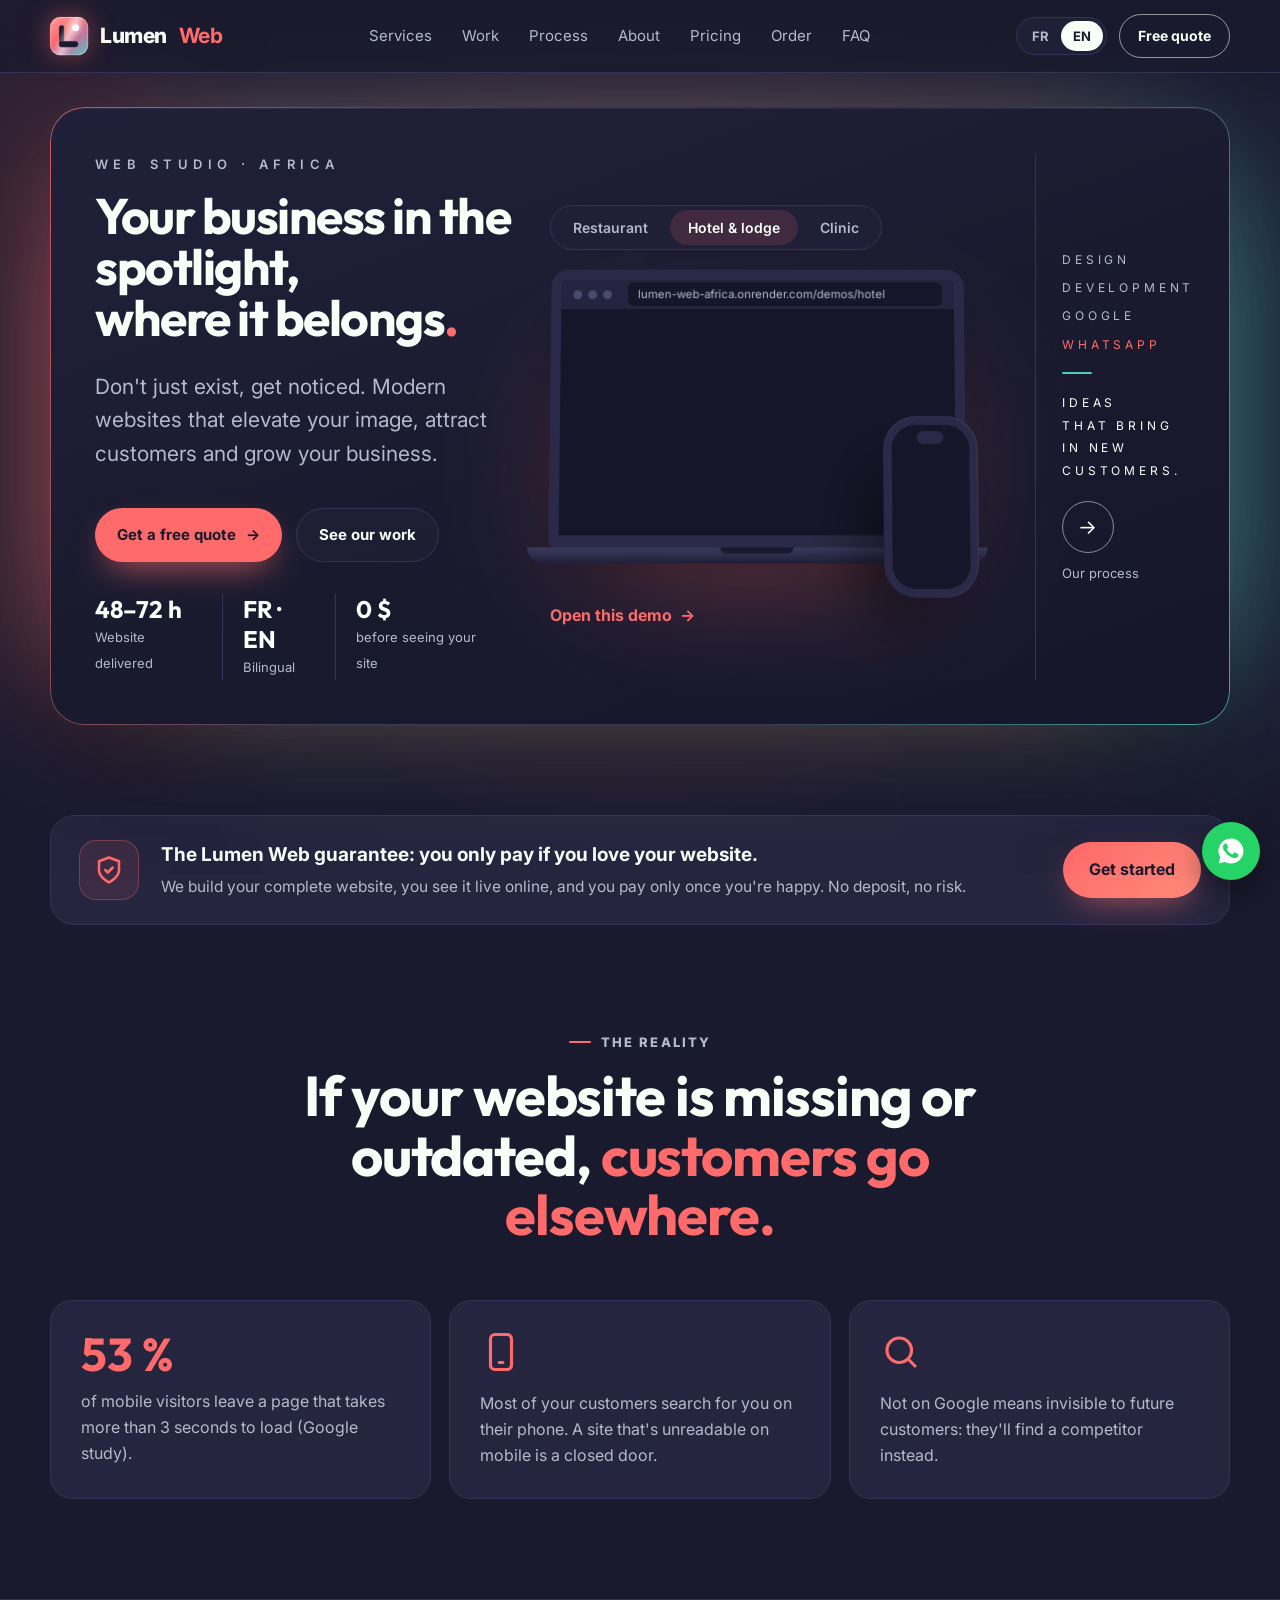
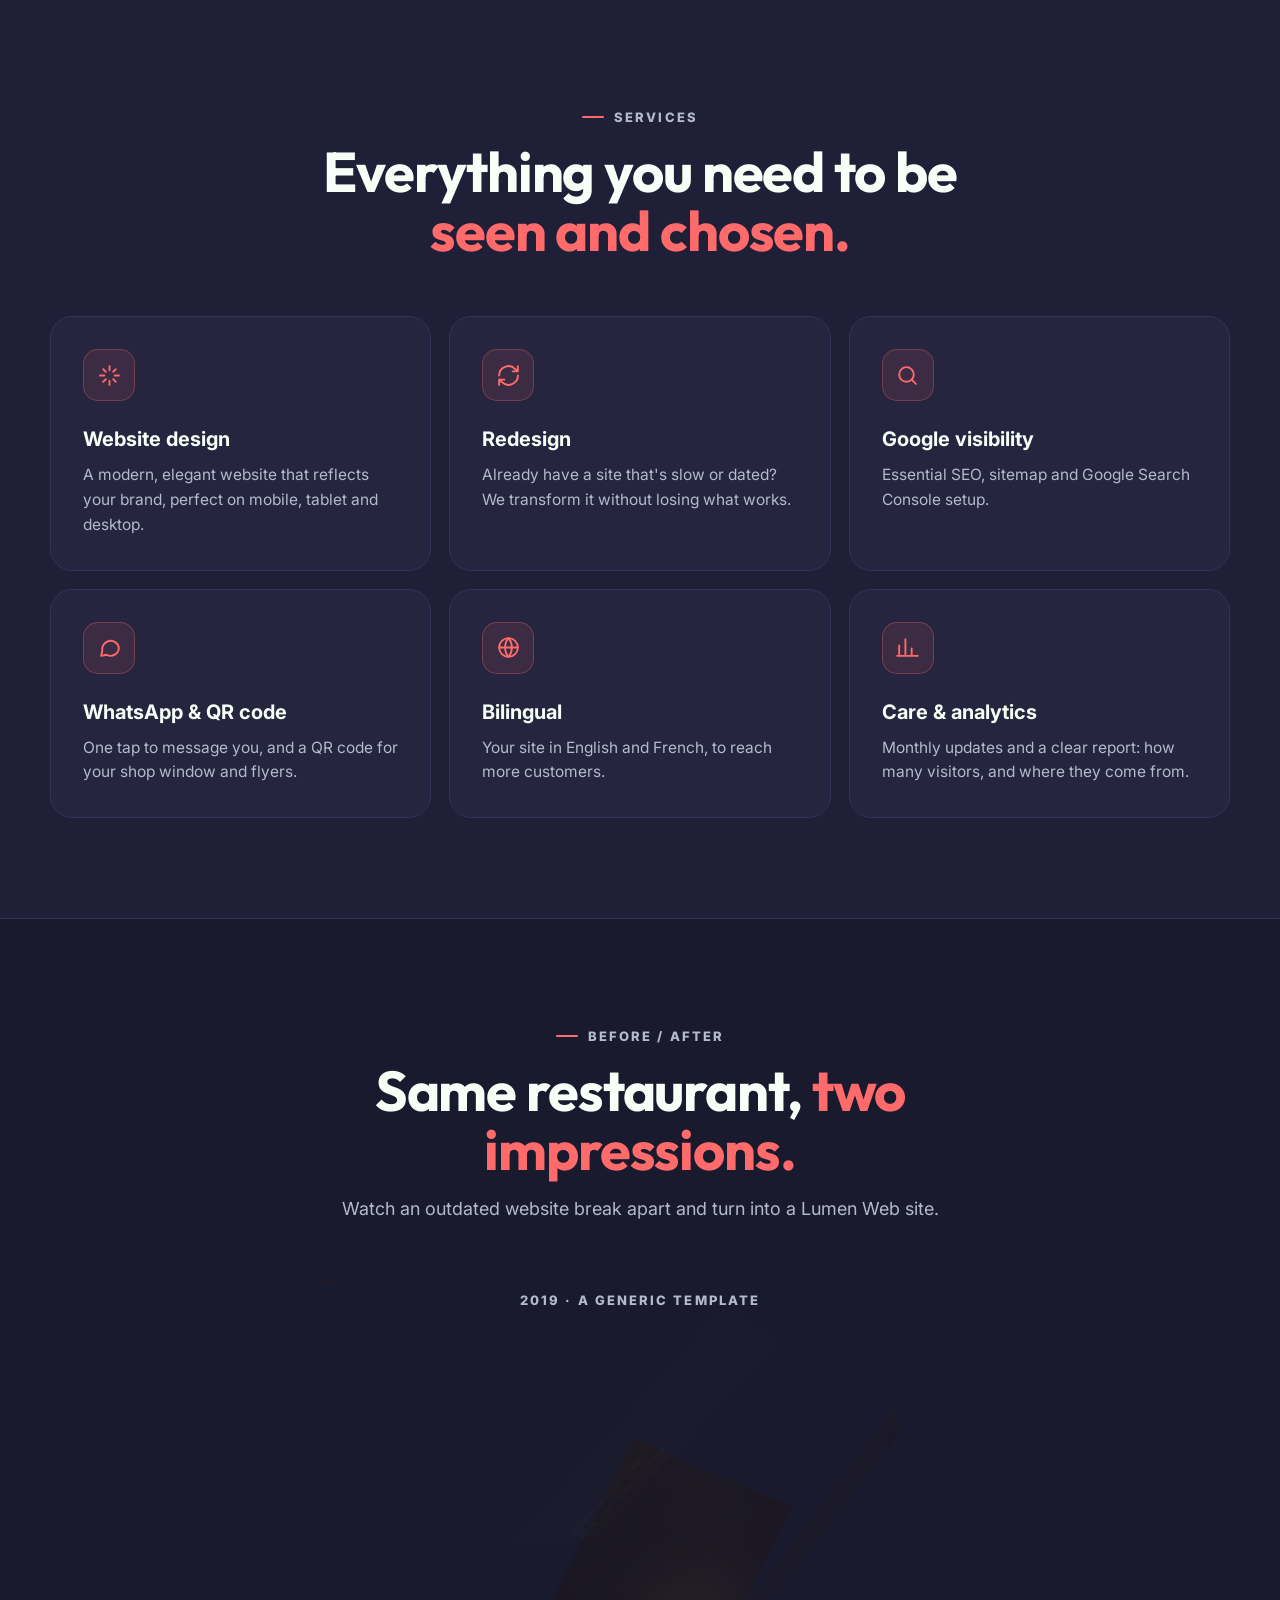
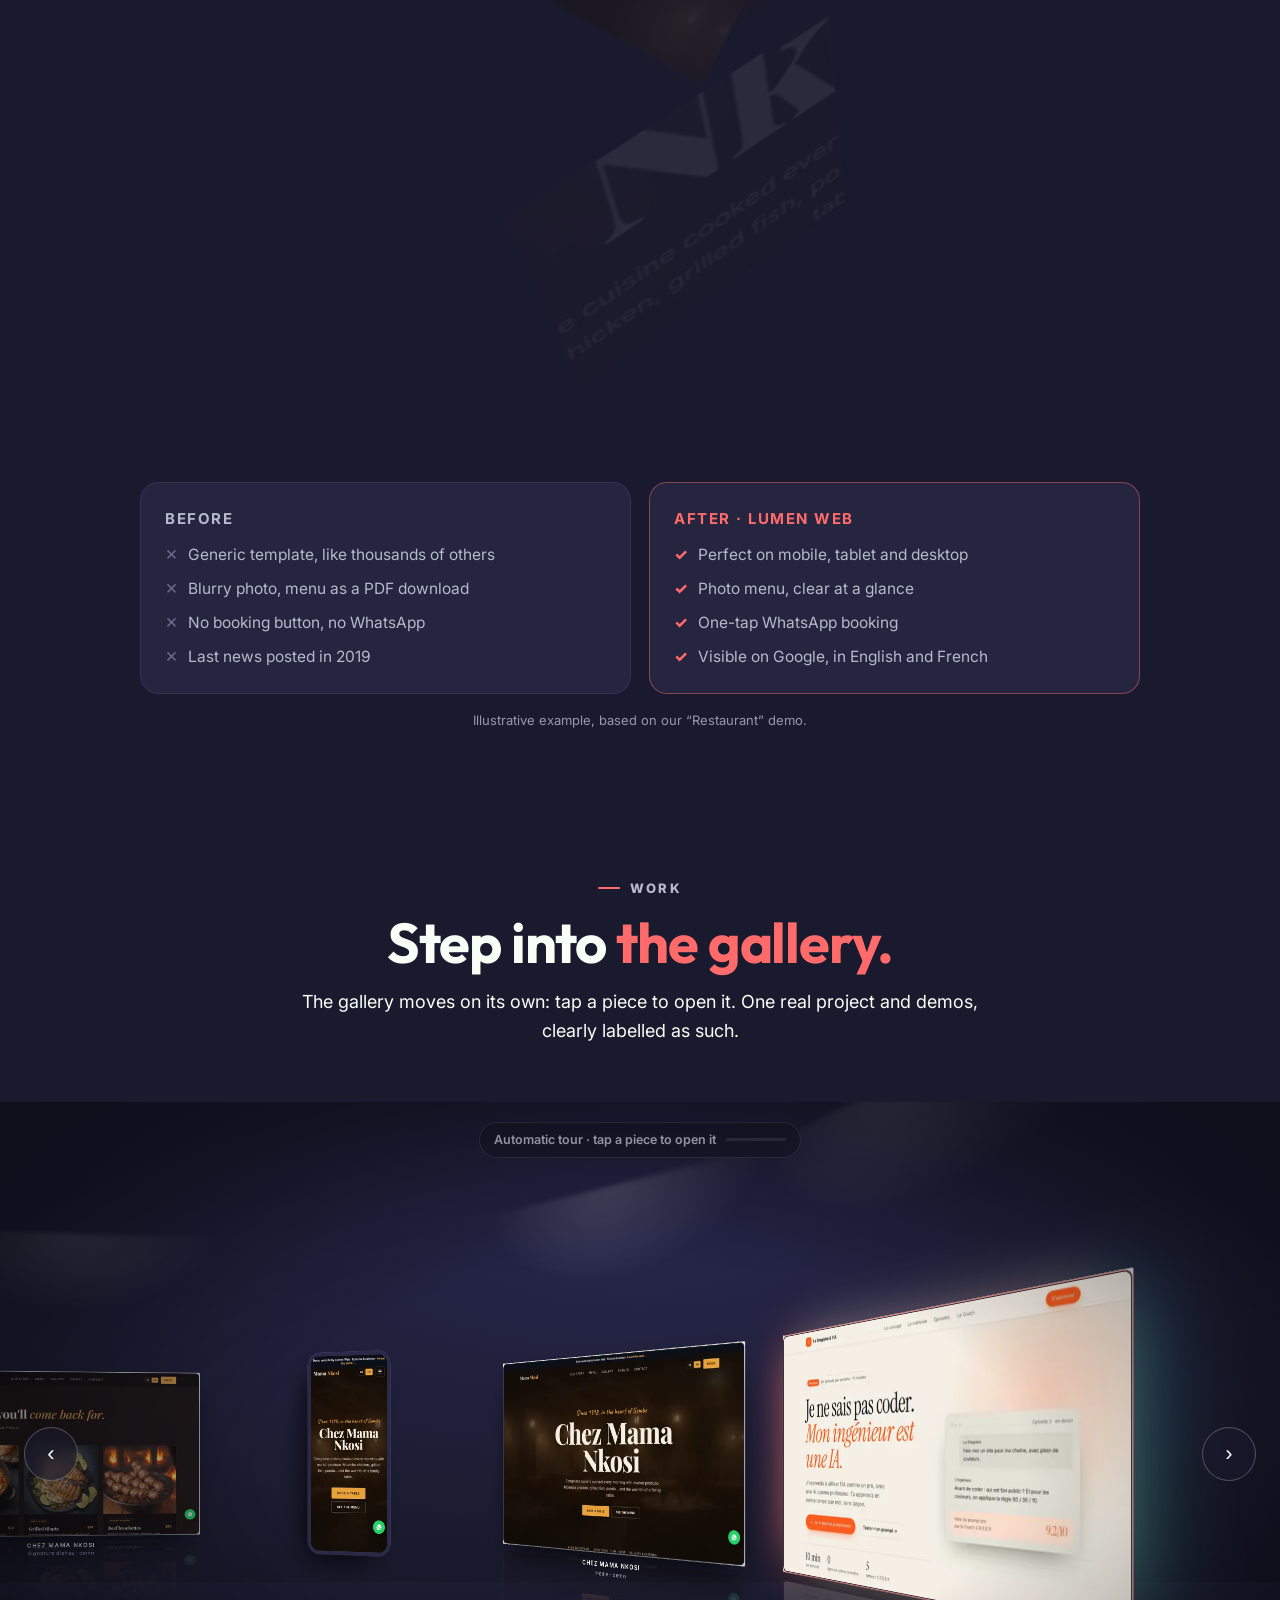
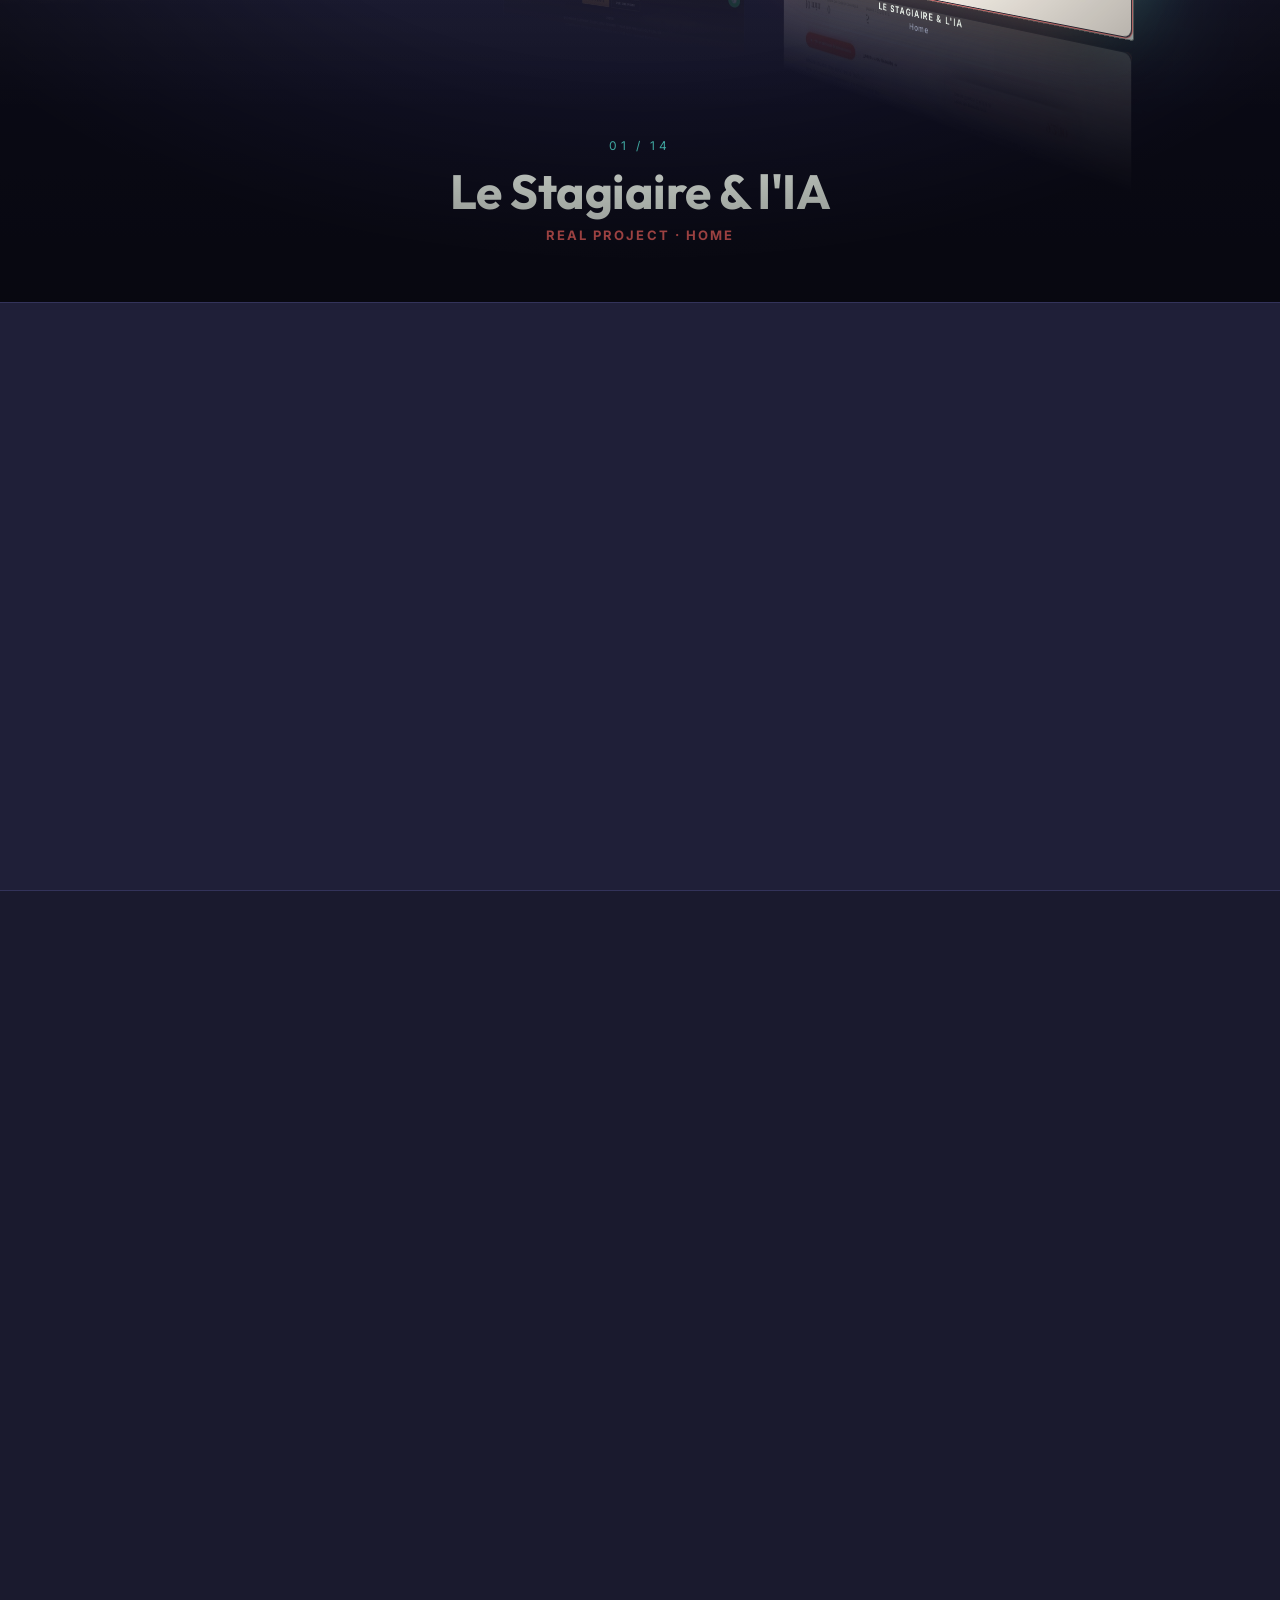
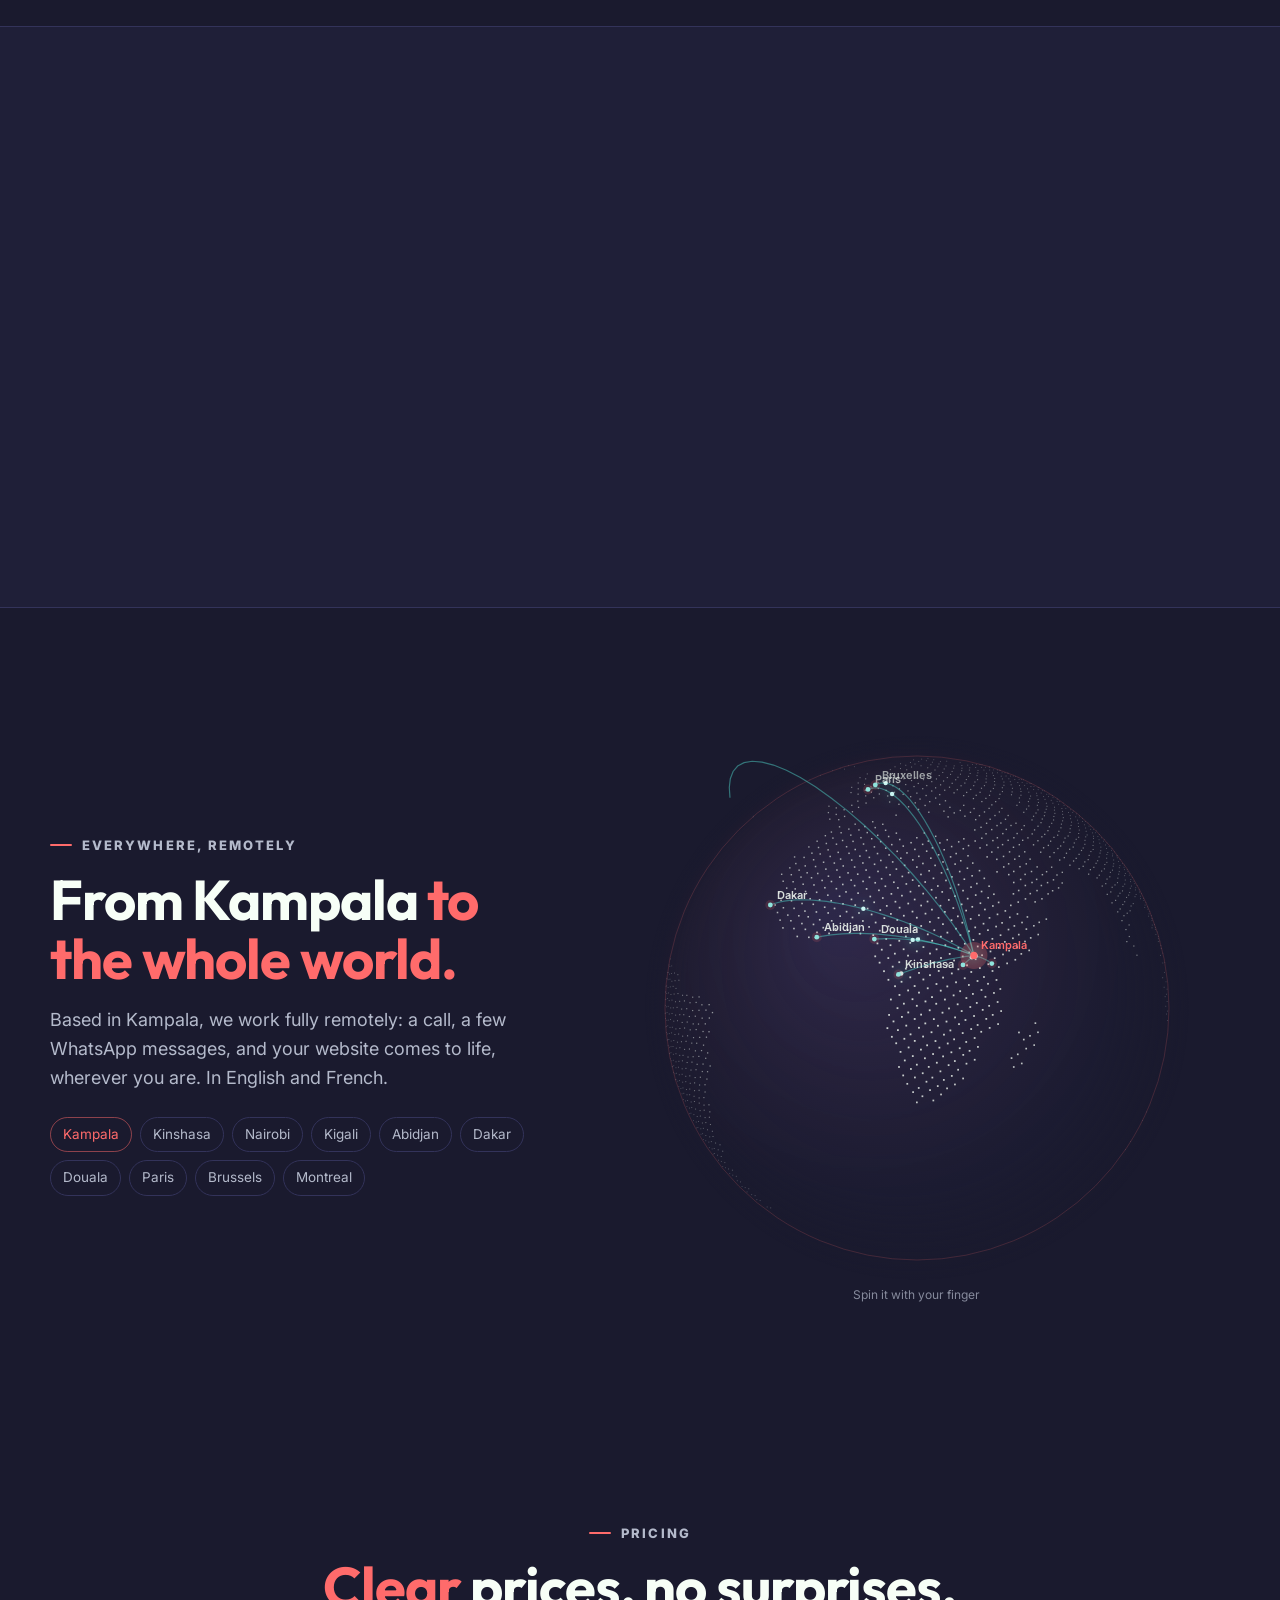
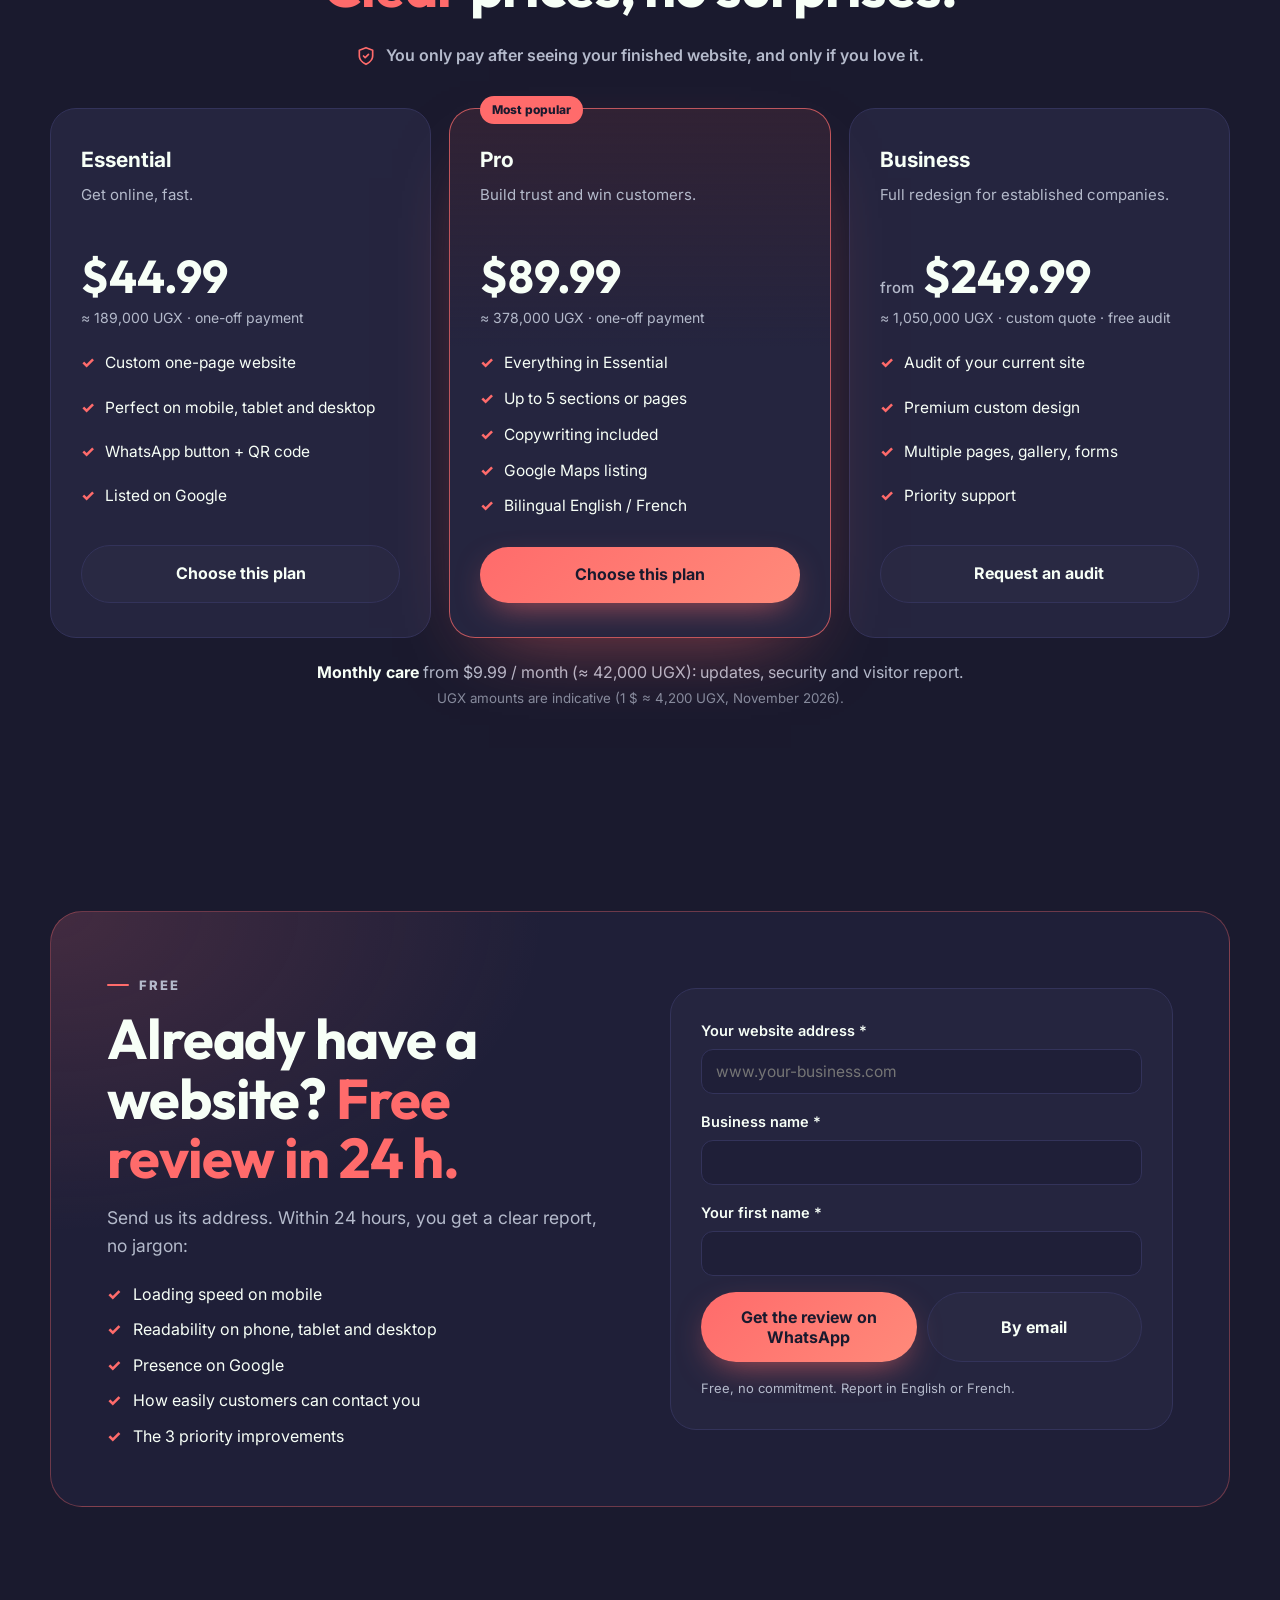
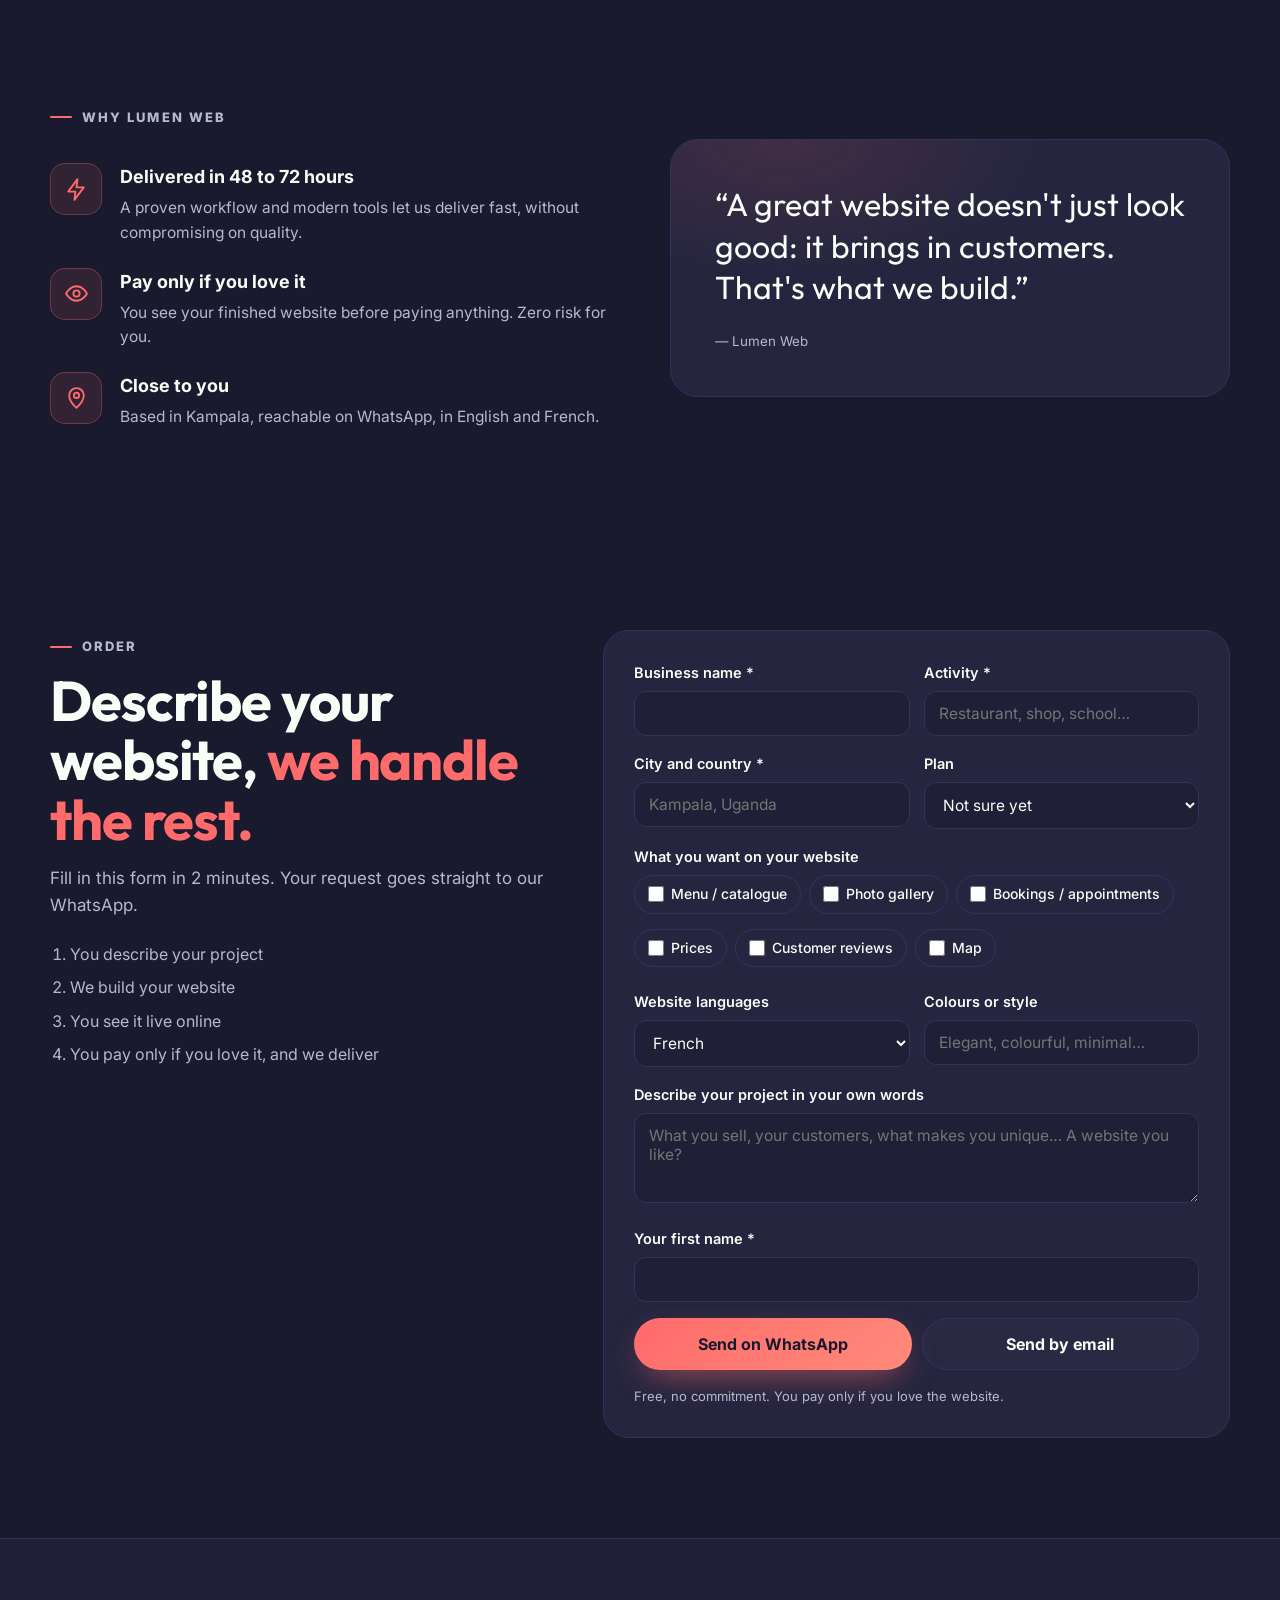
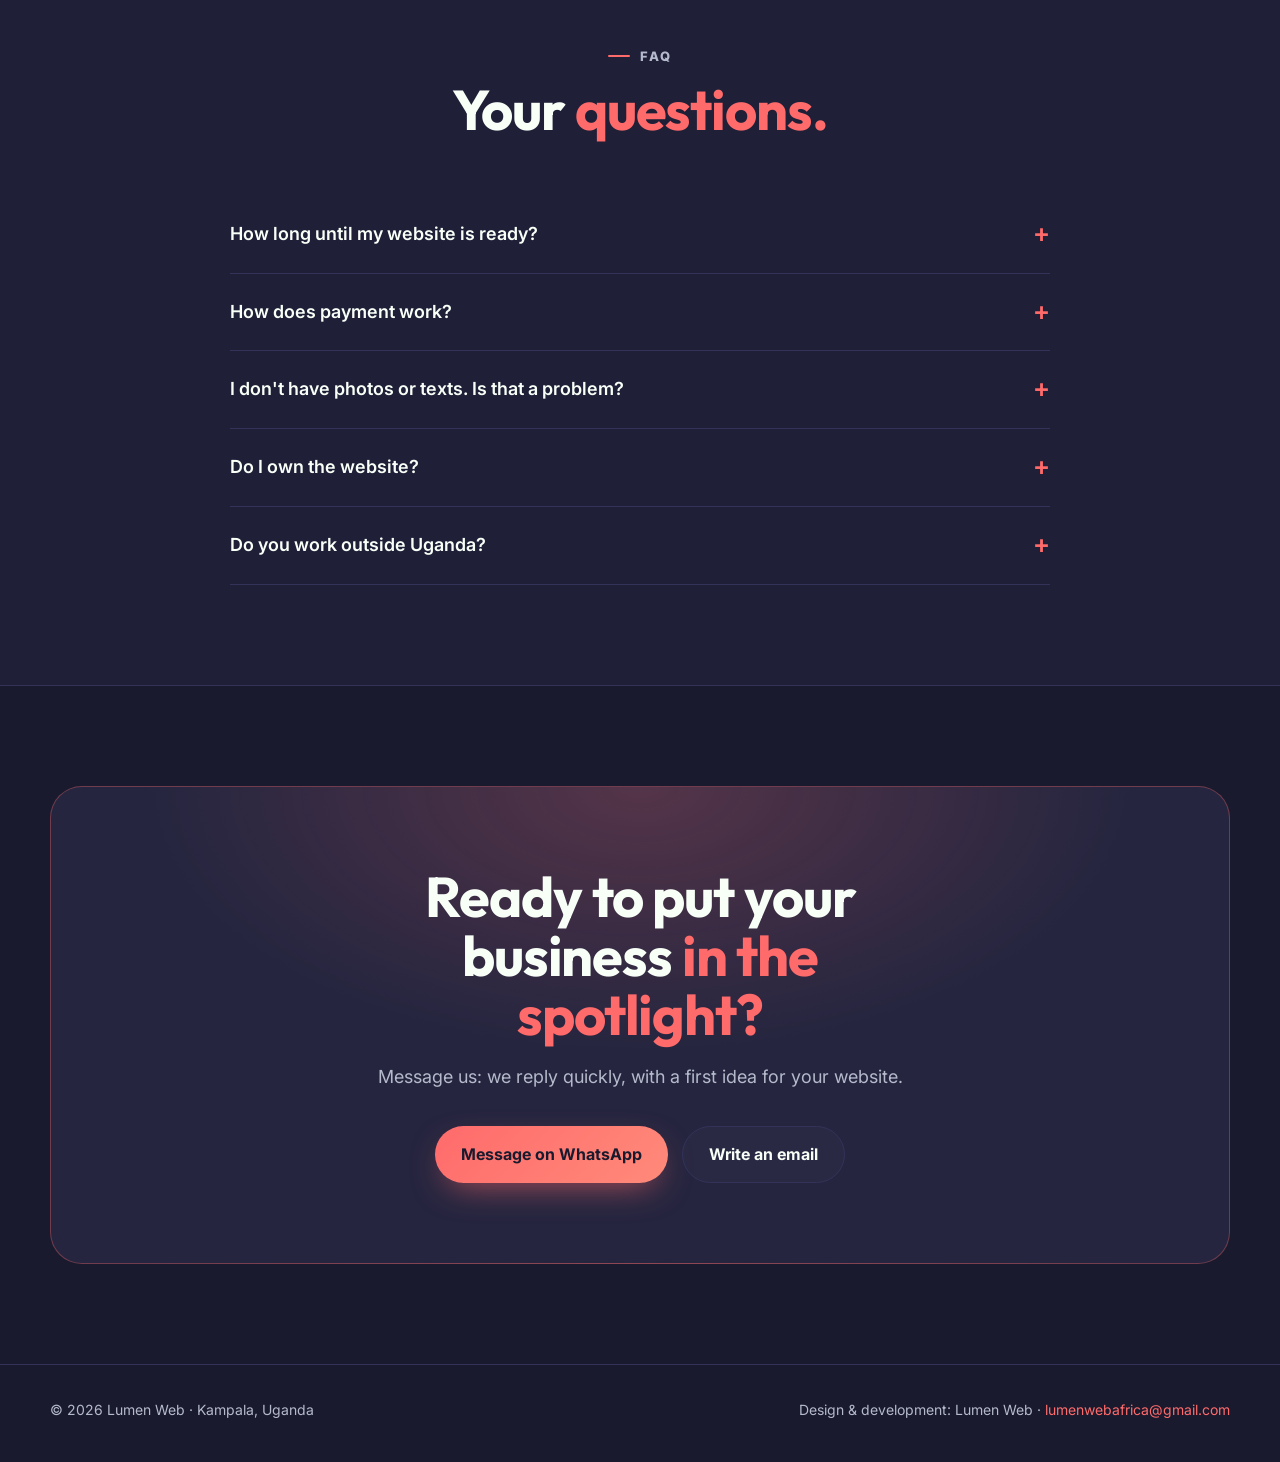
==== commit a2755aa5: "Galerie : visite automatique (une œuvre toutes les 3 s), flèches, glisser du doigt, pause au survol," ====
--- a/index.html
+++ b/index.html
@@ -328,8 +328,8 @@
   /* Galerie 3D (Réalisations) : un mur courbe, comme une galerie d'art */
   .galerie-sec { padding-bottom:0; background:linear-gradient(180deg, var(--nuit) 0, #E9ECF2 340px); }
   .galerie-sec .titre h2, .galerie-sec .titre p { color:var(--texte); }
-  .g-piste { position:relative; height:380vh; }
-  .g-collant { position:sticky; top:72px; height:calc(100vh - 72px); overflow:hidden;
+  .g-piste { position:relative; }
+  .g-collant { position:relative; height:min(calc(100vh - 72px), 800px); min-height:560px; overflow:hidden;
                background:linear-gradient(180deg, #F3F4F8 0, #E9ECF2 58%, #D6DAE3 58.2%, #C9CED9 100%); }
   .g-collant::after { content:""; position:absolute; inset:0; pointer-events:none; background:radial-gradient(70% 60% at 50% 40%, transparent 55%, rgba(26,26,46,.18)); }
   .g-scene { position:absolute; inset:0; perspective:var(--P,900px); perspective-origin:50% 44%; }
@@ -488,6 +488,10 @@
   .g-leg b { font-size:clamp(28px,4vw,48px) !important; font-weight:700; }
   .g-leg span { color:var(--or) !important; }
   .g-leg em { display:block; font-style:normal; font-size:12px; letter-spacing:.3em; color:var(--turquoise); margin-bottom:6px; }
+  .g-fl { position:absolute; top:44%; z-index:5; width:54px; height:54px; margin-top:-27px; border-radius:50%; border:1px solid rgba(255,255,255,.25); background:rgba(26,26,46,.6); color:#F7FFF7; font-size:22px; cursor:pointer; backdrop-filter:blur(6px); transition:background .25s, border-color .25s; }
+  .g-fl:hover { background:var(--or); border-color:var(--or); color:#1A1A2E; }
+  .g-fl.g-av { left:24px; } .g-fl.g-ap { right:24px; }
+  @media (max-width: 760px) { .g-leg { bottom:82px !important; } .g-fl { top:auto; bottom:16px; width:46px; height:46px; margin:0; } .g-collant { height:min(calc(100vh - 72px), 640px); min-height:520px; } }
   .g-aide { background:rgba(26,26,46,.75) !important; border-color:rgba(255,255,255,.12) !important; color:#C9CEDC !important; }
   .g-aide i { background:rgba(255,255,255,.12) !important; } .g-aide i::after { background:var(--or) !important; }
 
@@ -663,14 +667,15 @@
       <div class="titre app">
         <div class="surtitre" data-t="re-k">Réalisations</div>
         <h2 data-t="re-h2">Entrez dans <em>la galerie.</em></h2>
-        <p data-t="re-p2">Faites défiler pour avancer, touchez une œuvre pour l'ouvrir. Un projet réel et des démonstrations, clairement indiquées comme telles.</p>
+        <p data-t="re-p2">La galerie défile toute seule : touchez une œuvre pour l'ouvrir. Un projet réel et des démonstrations, clairement indiquées comme telles.</p>
       </div>
     </div>
     <div class="g-piste" id="g-piste">
       <div class="g-collant">
         <div class="g-scene" id="g-scene" aria-label="Galerie des réalisations"><div class="g-monde" id="g-monde"></div></div>
         <div class="g-leg" id="g-leg" aria-live="polite"><em></em><b></b><span></span></div>
-        <div class="g-aide"><span data-t="g-aide">Faites défiler pour avancer · touchez une œuvre</span><i></i></div>
+        <div class="g-aide"><span data-t="g-aide2">Visite automatique · touchez une œuvre pour l'ouvrir</span><i></i></div>
+        <button type="button" class="g-fl g-av" aria-label="Œuvre précédente">‹</button><button type="button" class="g-fl g-ap" aria-label="Œuvre suivante">›</button>
       </div>
     </div>
     <div class="bloc g-liste" id="g-liste">
@@ -971,7 +976,7 @@
     "au-k":"Free", "au-h":"Already have a website? <em>Free review in 24 h.</em>", "au-p":"Send us its address. Within 24 hours, you get a clear report, no jargon:",
     "au-l":"<li>Loading speed on mobile</li><li>Readability on phone, tablet and desktop</li><li>Presence on Google</li><li>How easily customers can contact you</li><li>The 3 priority improvements</li>",
     "a-url":"Your website address *", "ph-url":"www.your-business.com", "a-wa":"Get the review on WhatsApp", "a-mail":"By email", "a-note":"Free, no commitment. Report in English or French.",
-    "re-h2":"Step into <em>the gallery.</em>", "re-p2":"Scroll to walk through, tap a piece to open it. One real project and demos, clearly labelled as such.", "g-aide":"Scroll to walk · tap a piece",
+    "re-h2":"Step into <em>the gallery.</em>", "re-p2":"The gallery moves on its own: tap a piece to open it. One real project and demos, clearly labelled as such.", "g-aide2":"Automatic tour · tap a piece to open it",
     "aa-p2":"Watch an outdated website break apart and turn into a Lumen Web site.", "tr-a":"2019 · a generic template", "tr-b":"2026 · Lumen Web", "tr-re":"↻ Replay the transformation",
     "mo-k":"Everywhere, remotely", "mo-h":"From Kampala <em>to the whole world.</em>", "mo-p":"Based in Kampala, we work fully remotely: a call, a few WhatsApp messages, and your website comes to life, wherever you are. In English and French.",
     "mo-v":"<li>Kampala</li><li>Kinshasa</li><li>Nairobi</li><li>Kigali</li><li>Abidjan</li><li>Dakar</li><li>Douala</li><li>Paris</li><li>Brussels</li><li>Montreal</li>", "mo-a":"Spin it with your finger",
@@ -1303,26 +1308,35 @@
       b.style.opacity = o; b.style.visibility = cache ? "hidden" : "visible"; b.tabIndex = cache ? -1 : 0;
       const d = Math.abs(th - G.F); if (d < dmin) { dmin = d; meilleur = i; }
       b.classList.toggle("focus", false);
-      if (!b.dataset.charge && th > G.F - 1.6 && th < G.F + .5 && gActif) { b.dataset.charge = 1; b.querySelector("img").src = gImg(OEUVRES[i][0]); }
+      if (!b.dataset.charge && th > G.F - 1.9 && th < G.F + .5 && gActif) { b.dataset.charge = 1; b.querySelector("img").src = gImg(OEUVRES[i][0]); }
     });
     gEls[meilleur].classList.add("focus");
     if (meilleur !== gFocus) { gFocus = meilleur; const [, pr, , sous] = OEUVRES[meilleur], P = PROJETS[pr][lang];
       gLeg.querySelector("em").textContent = String(meilleur + 1).padStart(2, "0") + " / " + String(OEUVRES.length).padStart(2, "0"); gLeg.querySelector("b").textContent = P.t; gLeg.querySelector("span").textContent = (PROJETS[pr].reel ? (lang === "en" ? "Real project" : "Projet réel") : (lang === "en" ? "Demo" : "Démonstration")) + " · " + sous[lang]; }
   }
-  function gProgression() {
-    const r = gPiste.getBoundingClientRect(), tot = r.height - (innerHeight - 72);
-    const p = Math.max(0, Math.min(1, (72 - r.top) / tot));
-    gCible = p * (OEUVRES.length - 1) * G.D; gPiste.style.setProperty("--prog", (p * 100) + "%");
-    document.querySelector(".g-aide i").style.setProperty("--prog", (p * 100) + "%");
-  }
-  function gBoucle() { if (!gActif) return; gCour += (gCible - gCour) * .12; if (Math.abs(gCible - gCour) < 1e-4) gCour = gCible; gPlacer(gCour); requestAnimationFrame(gBoucle); }
+  // Visite automatique : une œuvre toutes les 3 secondes, pause au survol ou quand une fiche est ouverte
+  let gIdx = 0, gPause = false, gT = 0;
+  function gAller(i) {
+    const n = OEUVRES.length; gIdx = (i + n) % n; gCible = gIdx * G.D;
+    document.querySelector(".g-aide i").style.setProperty("--prog", (gIdx / (n - 1) * 100) + "%");
+  }
+  function gMinuteur() { clearInterval(gT); gT = setInterval(() => { if (gActif && !gPause && document.getElementById("g-fiche").hidden) gAller(gIdx + 1); }, 3200); }
+  function gBoucle() { if (!gActif) return; gCour += (gCible - gCour) * .055; if (Math.abs(gCible - gCour) < 1e-4) gCour = gCible; gPlacer(gCour); requestAnimationFrame(gBoucle); }
   if (sup3d) {
-    gMesures(); gTextes();
+    gMesures(); gTextes(); gAller(0);
     const capt = new URLSearchParams(location.search).has("capture");
-    new IntersectionObserver(es => { const v = es[0].isIntersecting; if (v && !gActif) { gActif = true; gProgression(); gCour = gCible; requestAnimationFrame(gBoucle); } else if (!v) gActif = false; }, { rootMargin:"400px 0px" }).observe(gPiste);
-    addEventListener("scroll", gProgression, { passive:true });
-    addEventListener("resize", () => { gMesures(); gProgression(); gCour = gCible; gPlacer(gCour); });
-    if (capt) { gActif = true; gEls.forEach((b, i) => { b.dataset.charge = 1; b.querySelector("img").src = gImg(OEUVRES[i][0]); }); gPlacer(G.D * 2); gActif = false; }
+    new IntersectionObserver(es => { const v = es[0].isIntersecting; if (v && !gActif) { gActif = true; gCour = gCible; requestAnimationFrame(gBoucle); } else if (!v) gActif = false; }, { rootMargin:"200px 0px" }).observe(gPiste);
+    if (!calme) gMinuteur();
+    const sc = document.getElementById("g-scene");
+    sc.addEventListener("pointerenter", e => { if (e.pointerType === "mouse") gPause = true; });
+    sc.addEventListener("pointerleave", () => { gPause = false; });
+    document.querySelector(".g-av").addEventListener("click", () => { gAller(gIdx - 1); gMinuteur(); });
+    document.querySelector(".g-ap").addEventListener("click", () => { gAller(gIdx + 1); gMinuteur(); });
+    let gx = null; // glisser du doigt
+    sc.addEventListener("pointerdown", e => { gx = e.clientX; });
+    sc.addEventListener("pointerup", e => { if (gx !== null && Math.abs(e.clientX - gx) > 40) { gAller(gIdx + (e.clientX < gx ? 1 : -1)); gMinuteur(); } gx = null; });
+    addEventListener("resize", () => { gMesures(); gAller(gIdx); gCour = gCible; gPlacer(gCour); });
+    if (capt) { gActif = true; gEls.forEach((b, i) => { b.dataset.charge = 1; b.querySelector("img").src = gImg(OEUVRES[i][0]); }); gAller(2); gPlacer(G.D * 2); gActif = false; }
   }
   // Fiche
   const gf = document.getElementById("g-fiche"); let gfAvant = null;
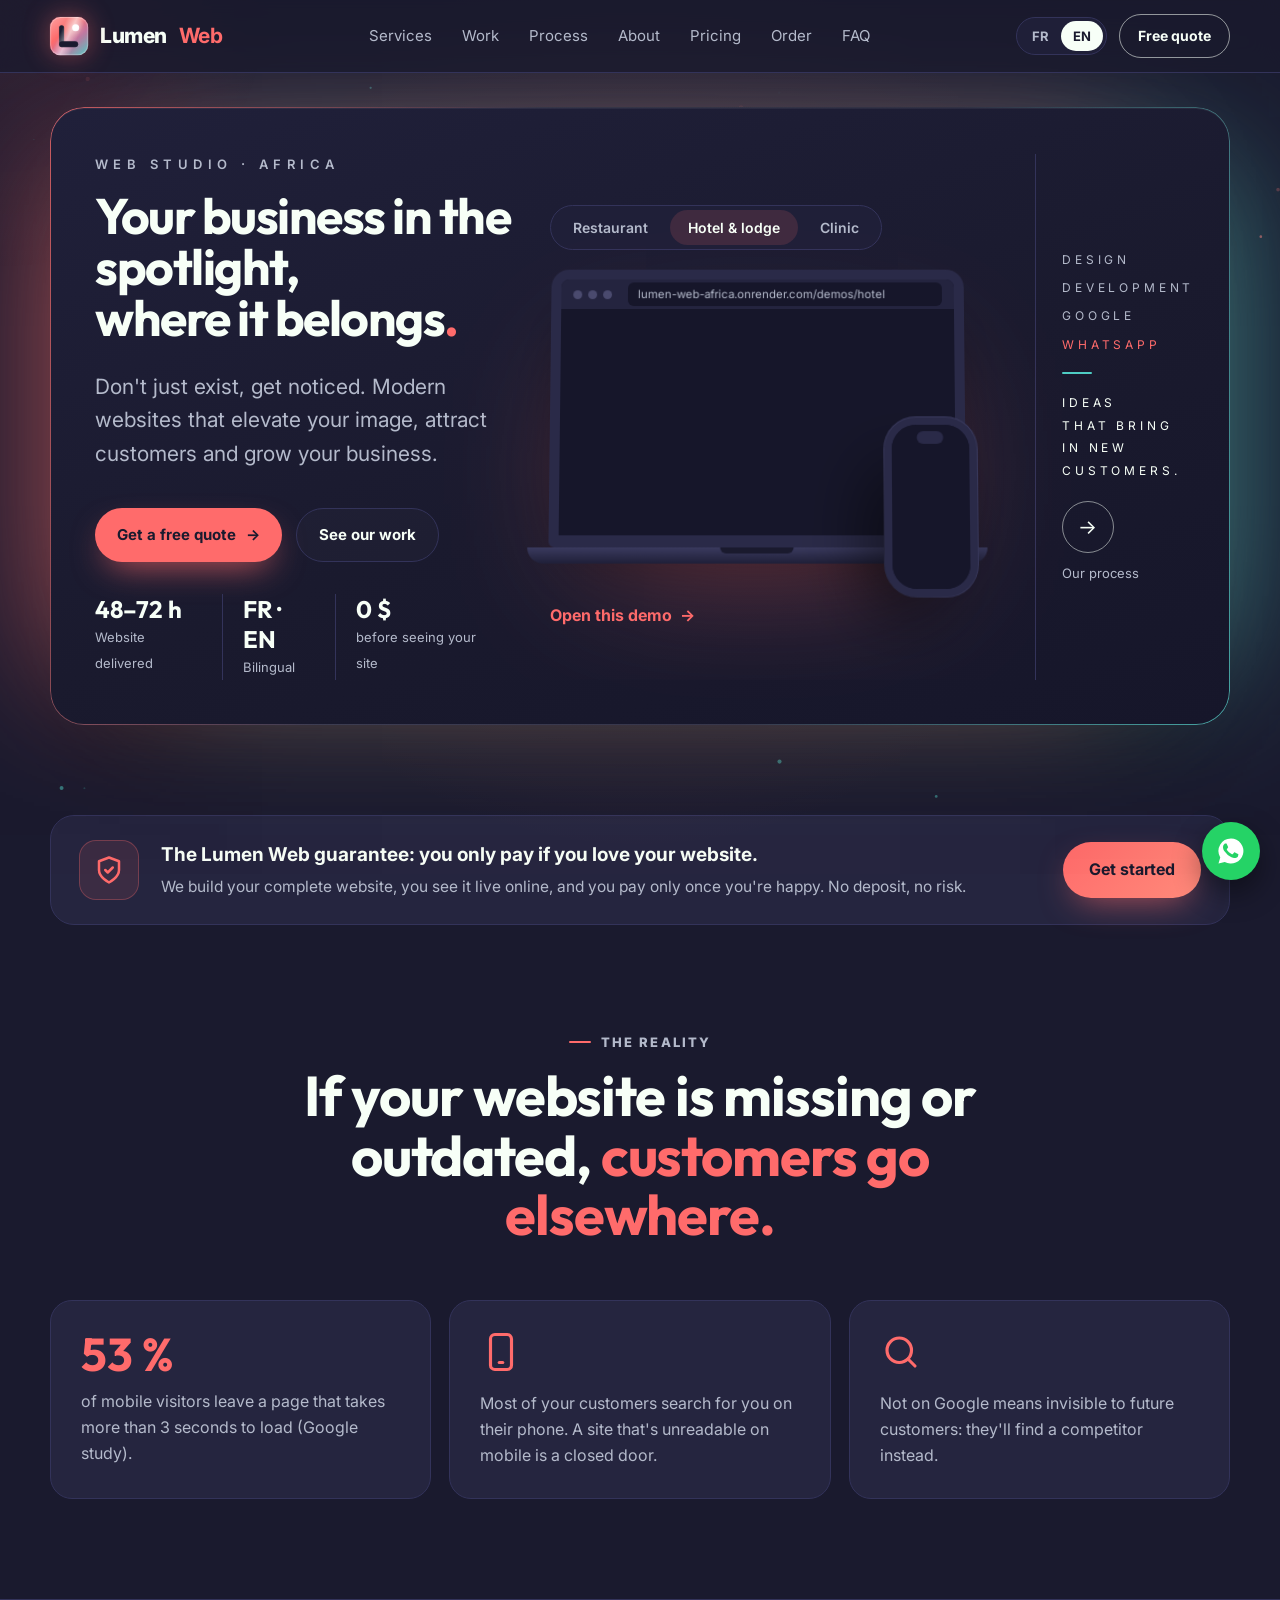
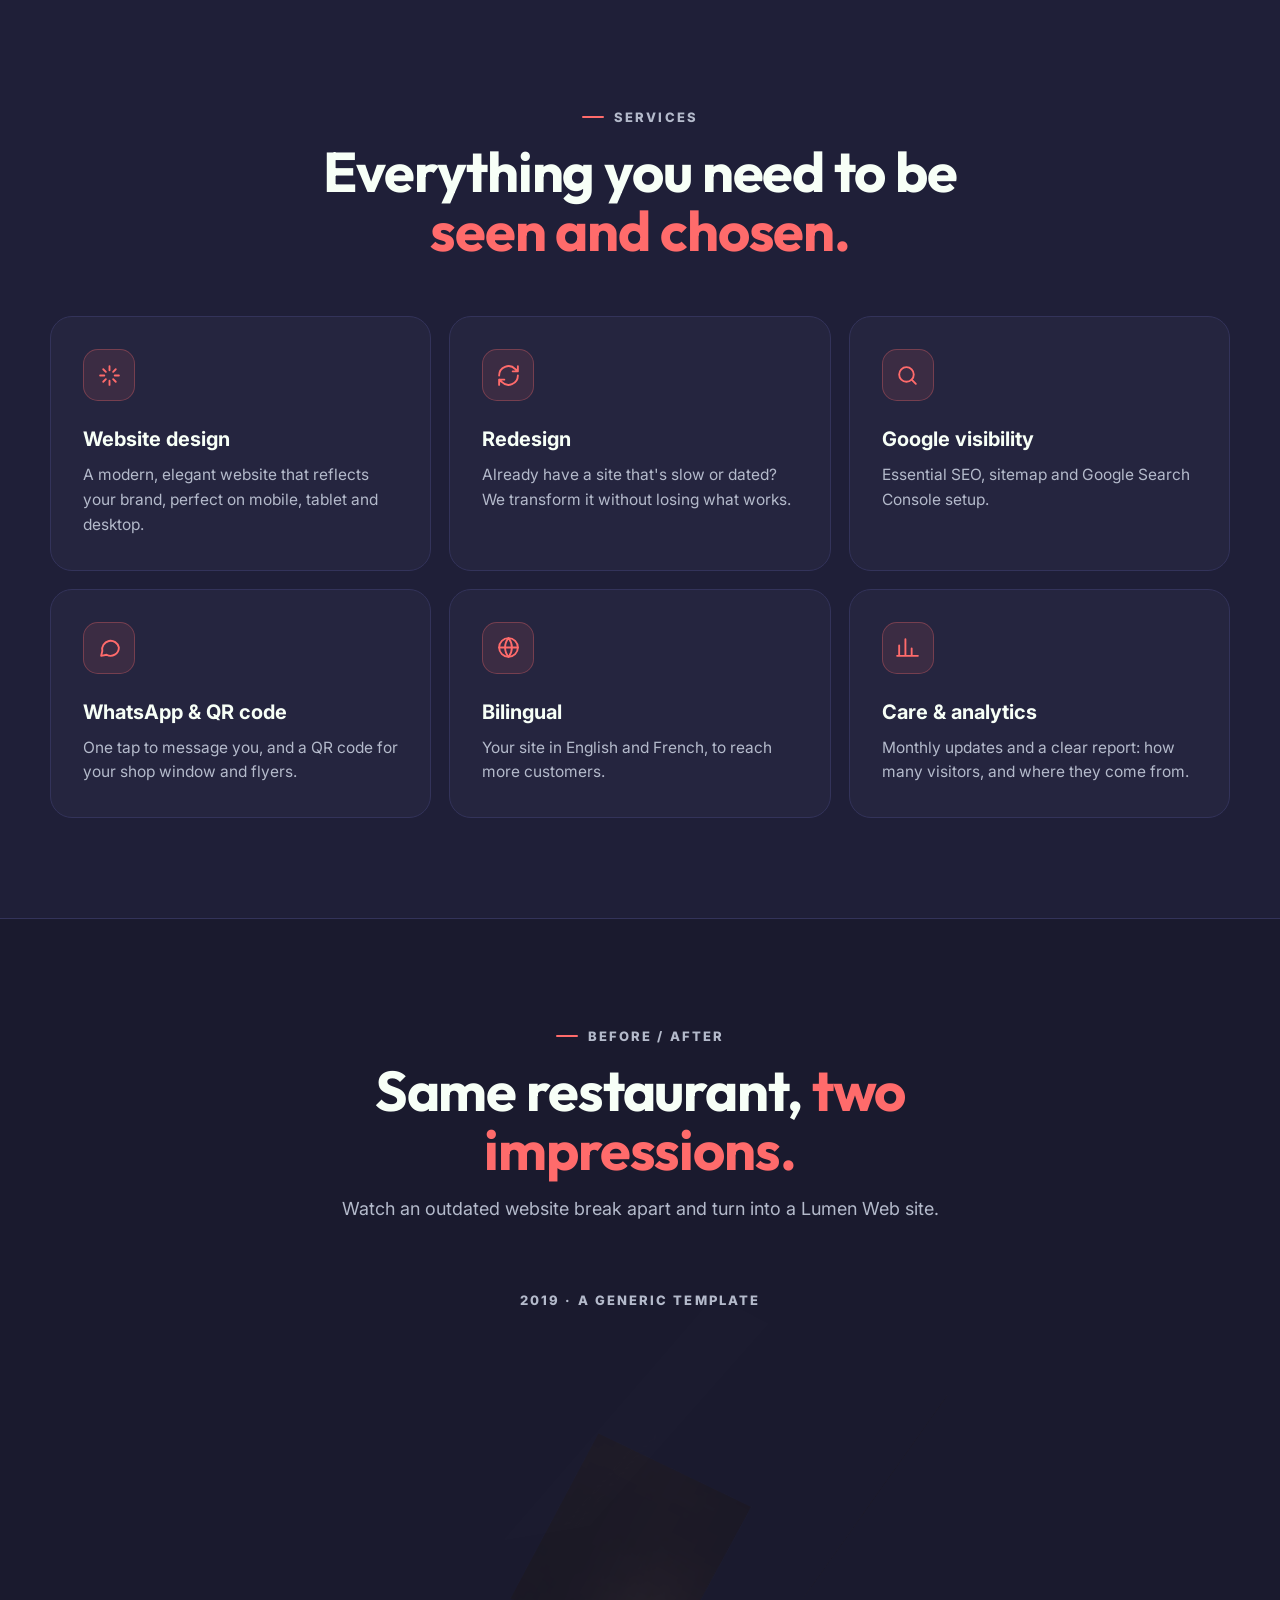
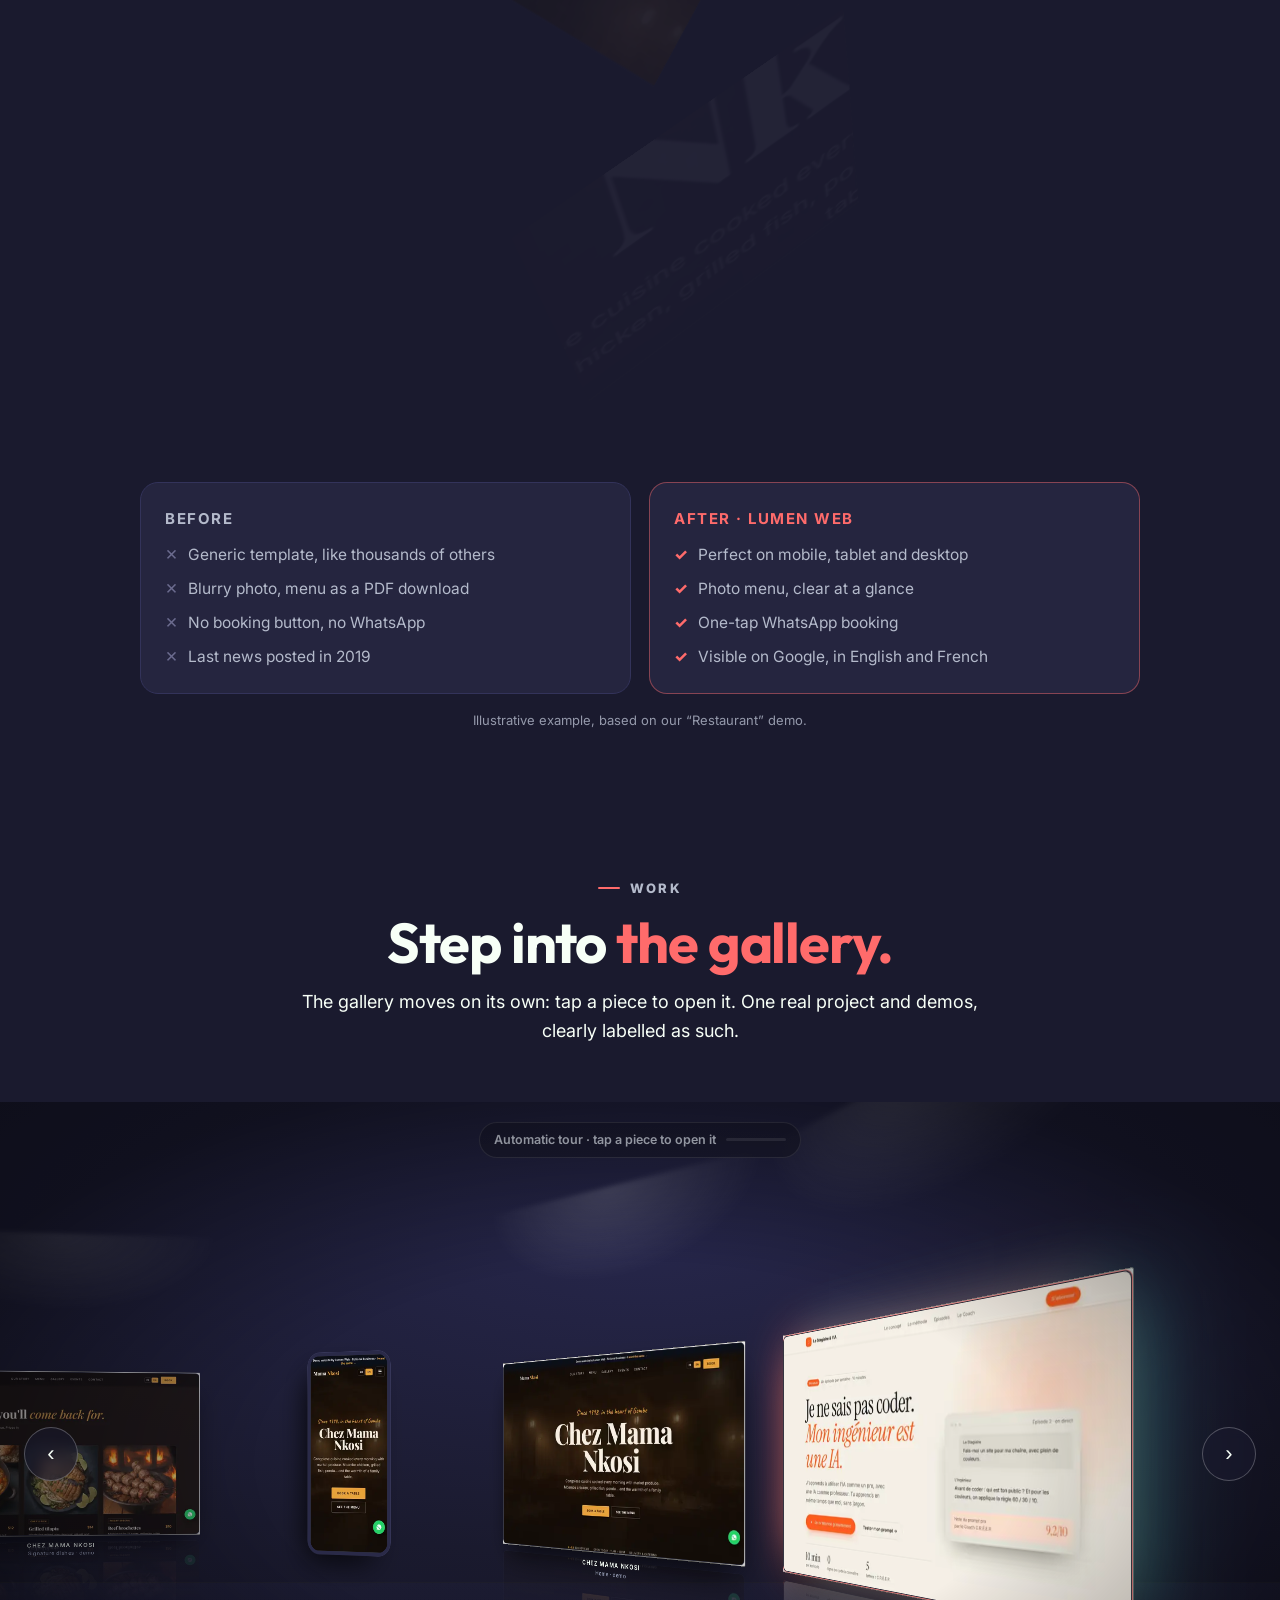
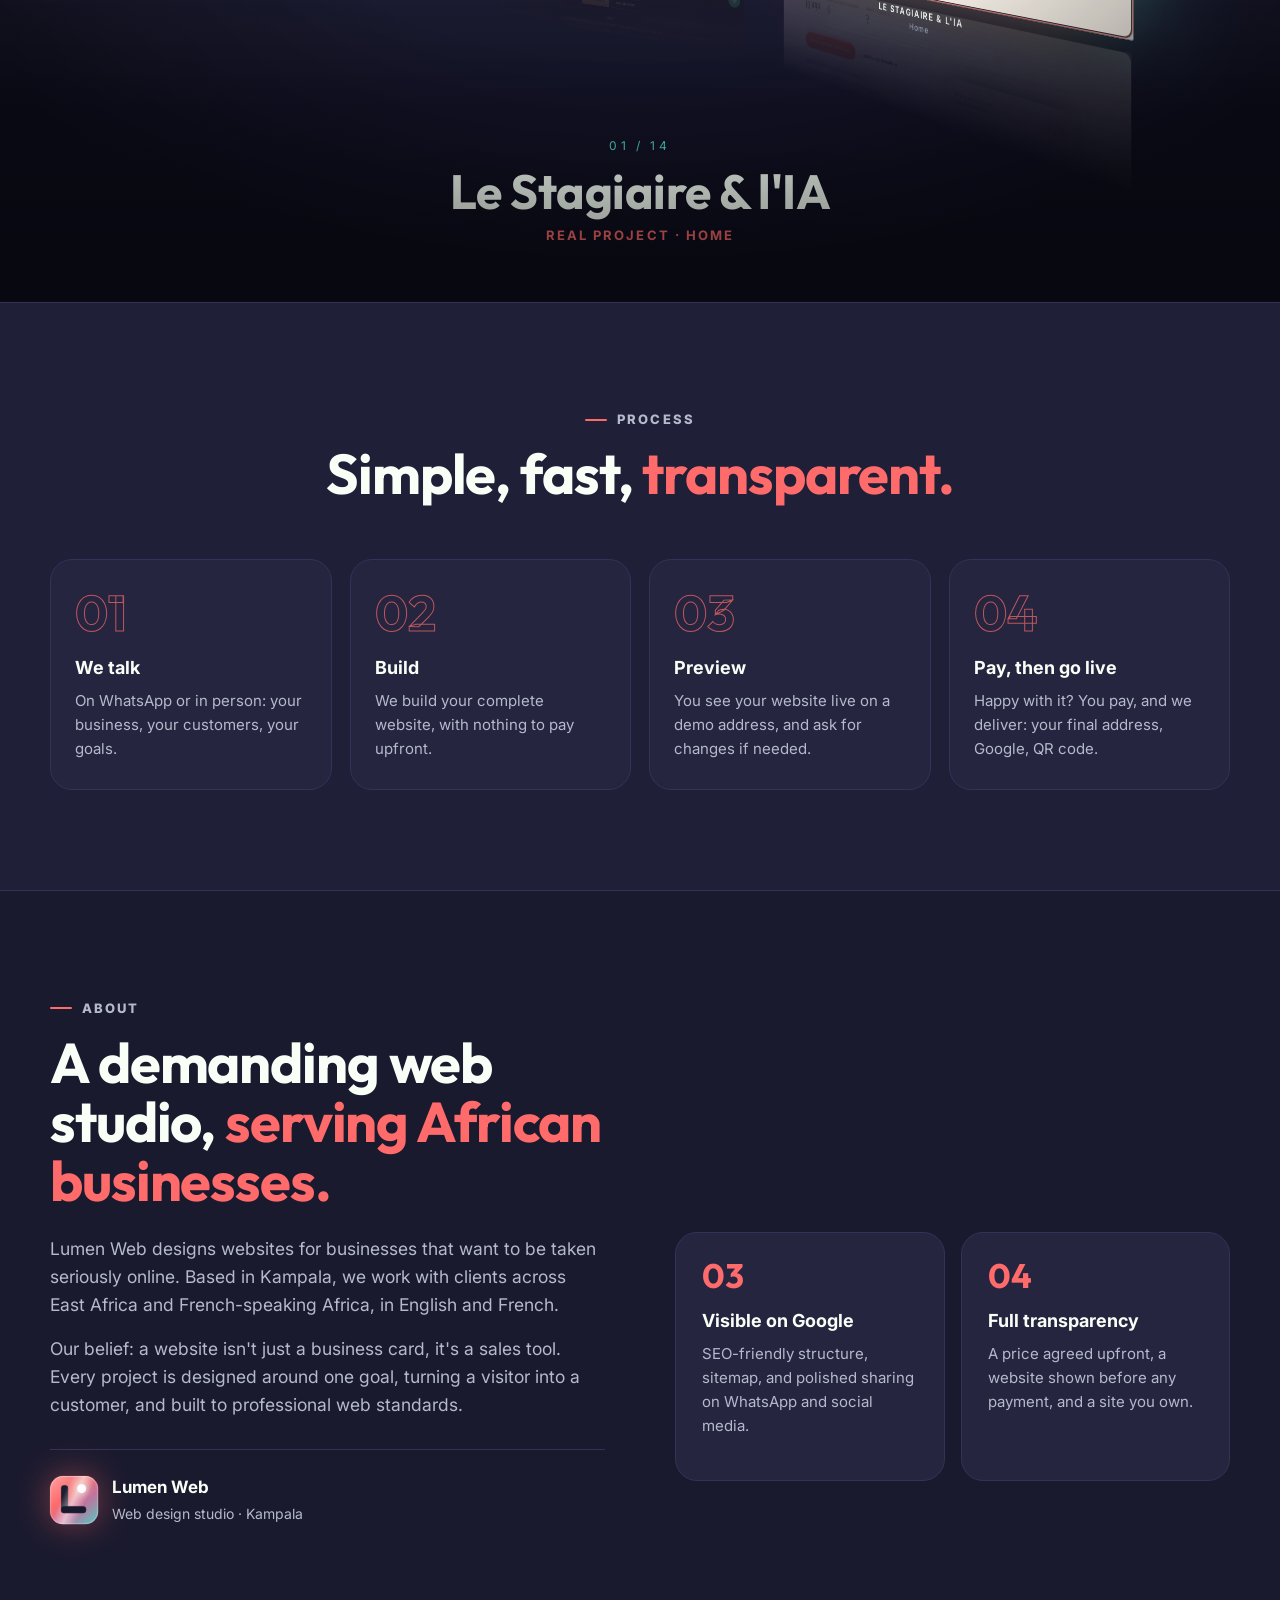
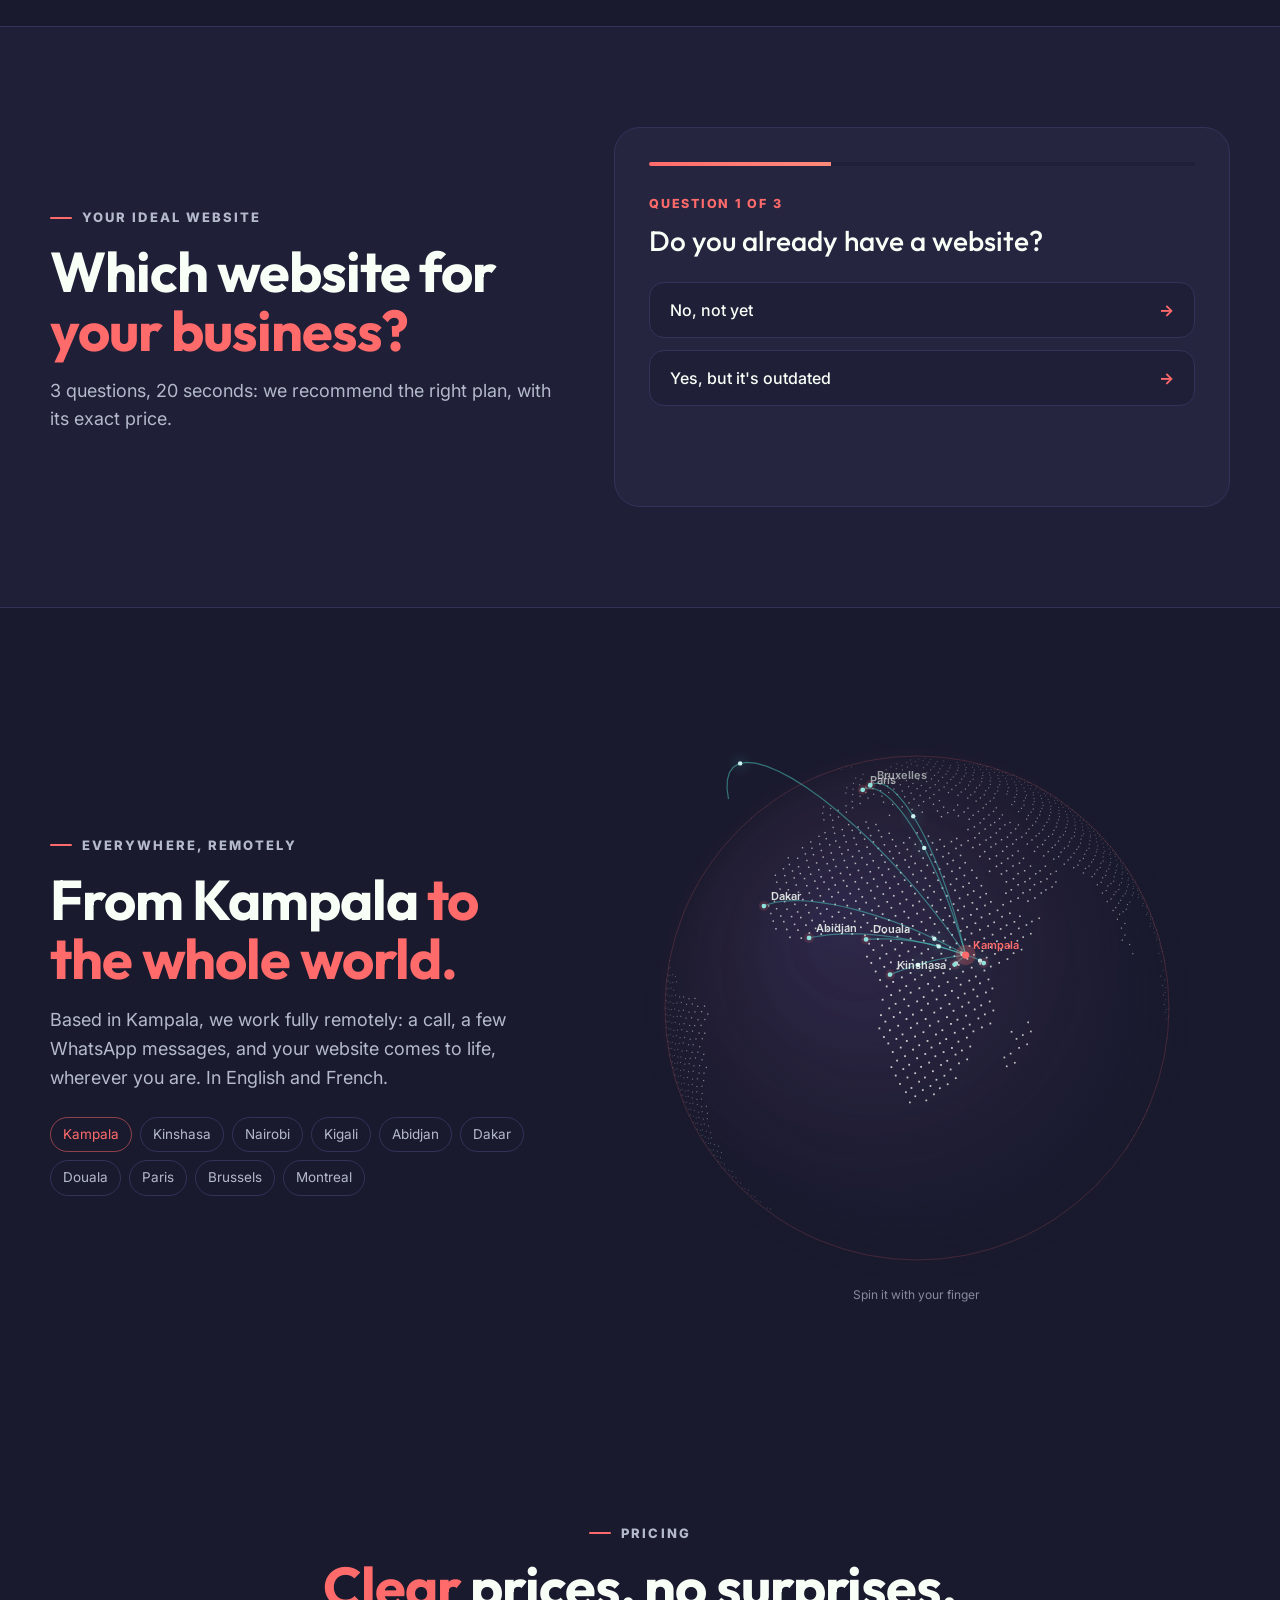
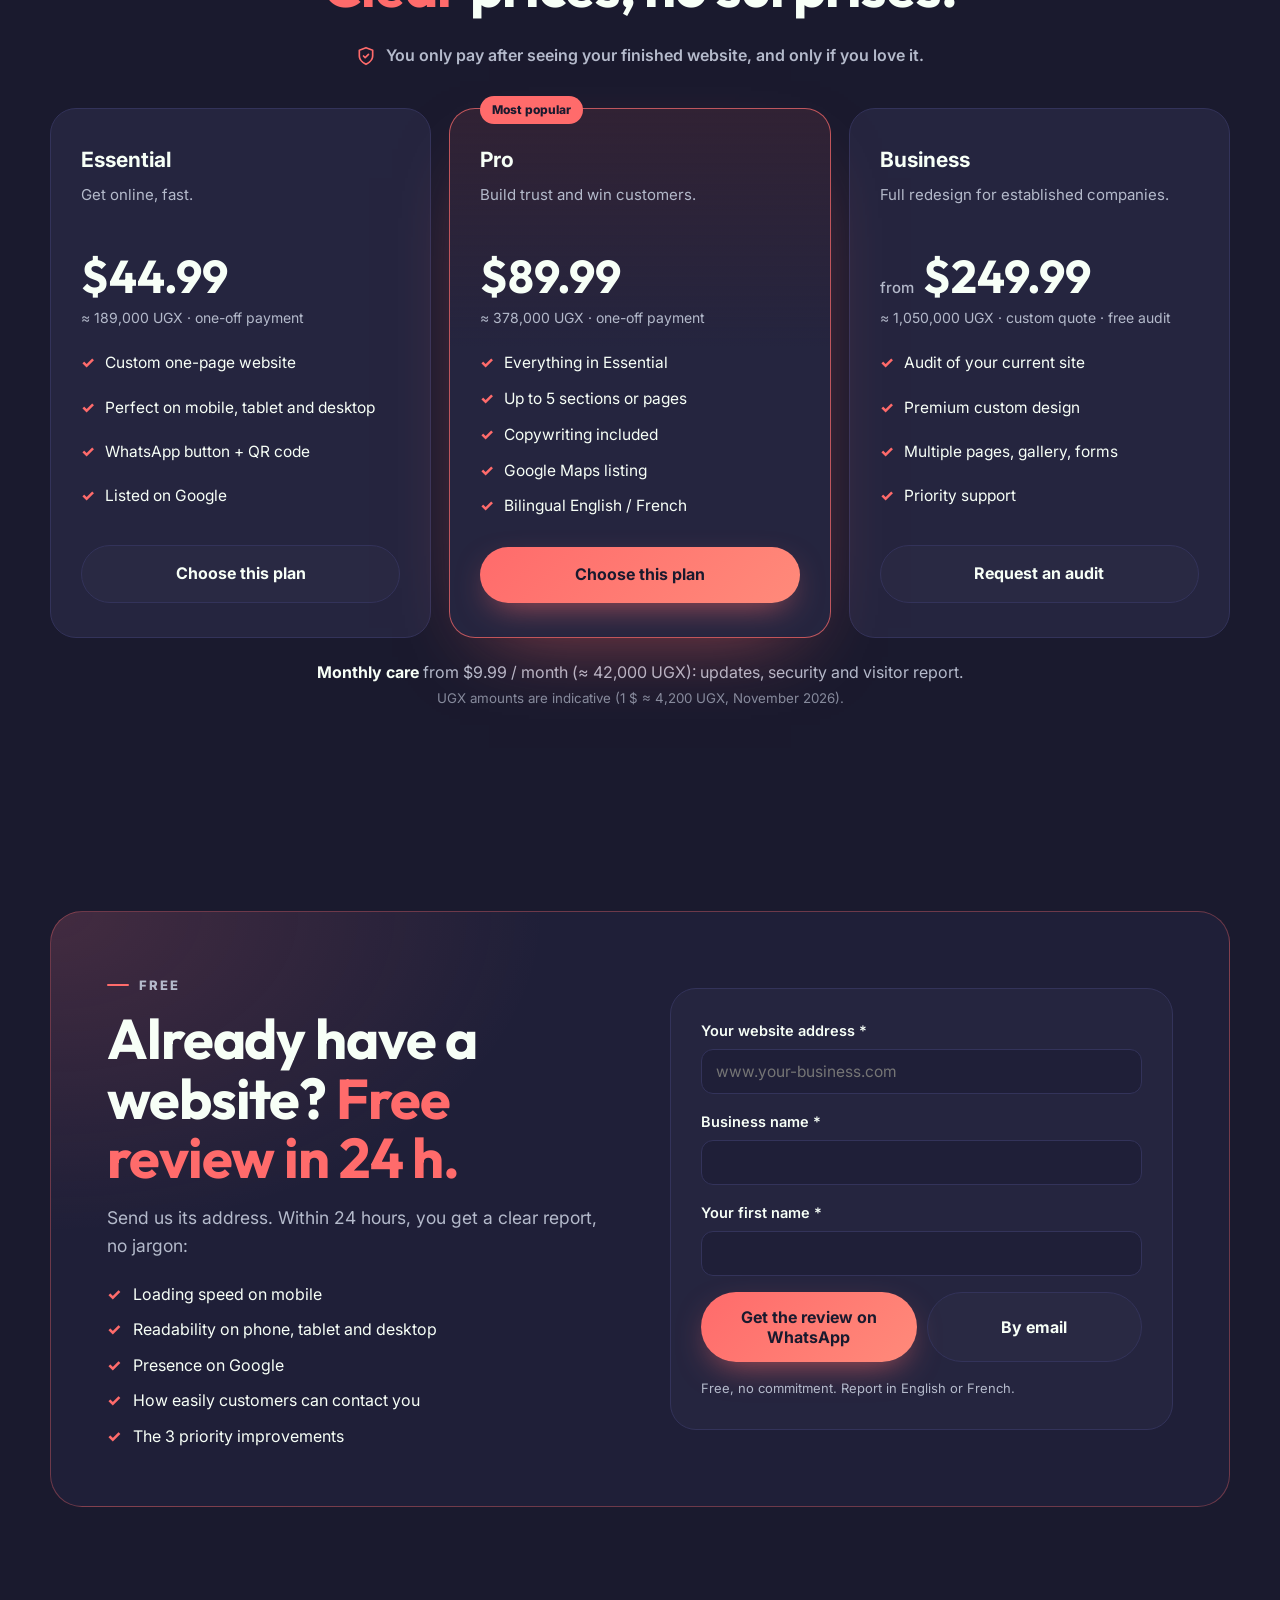
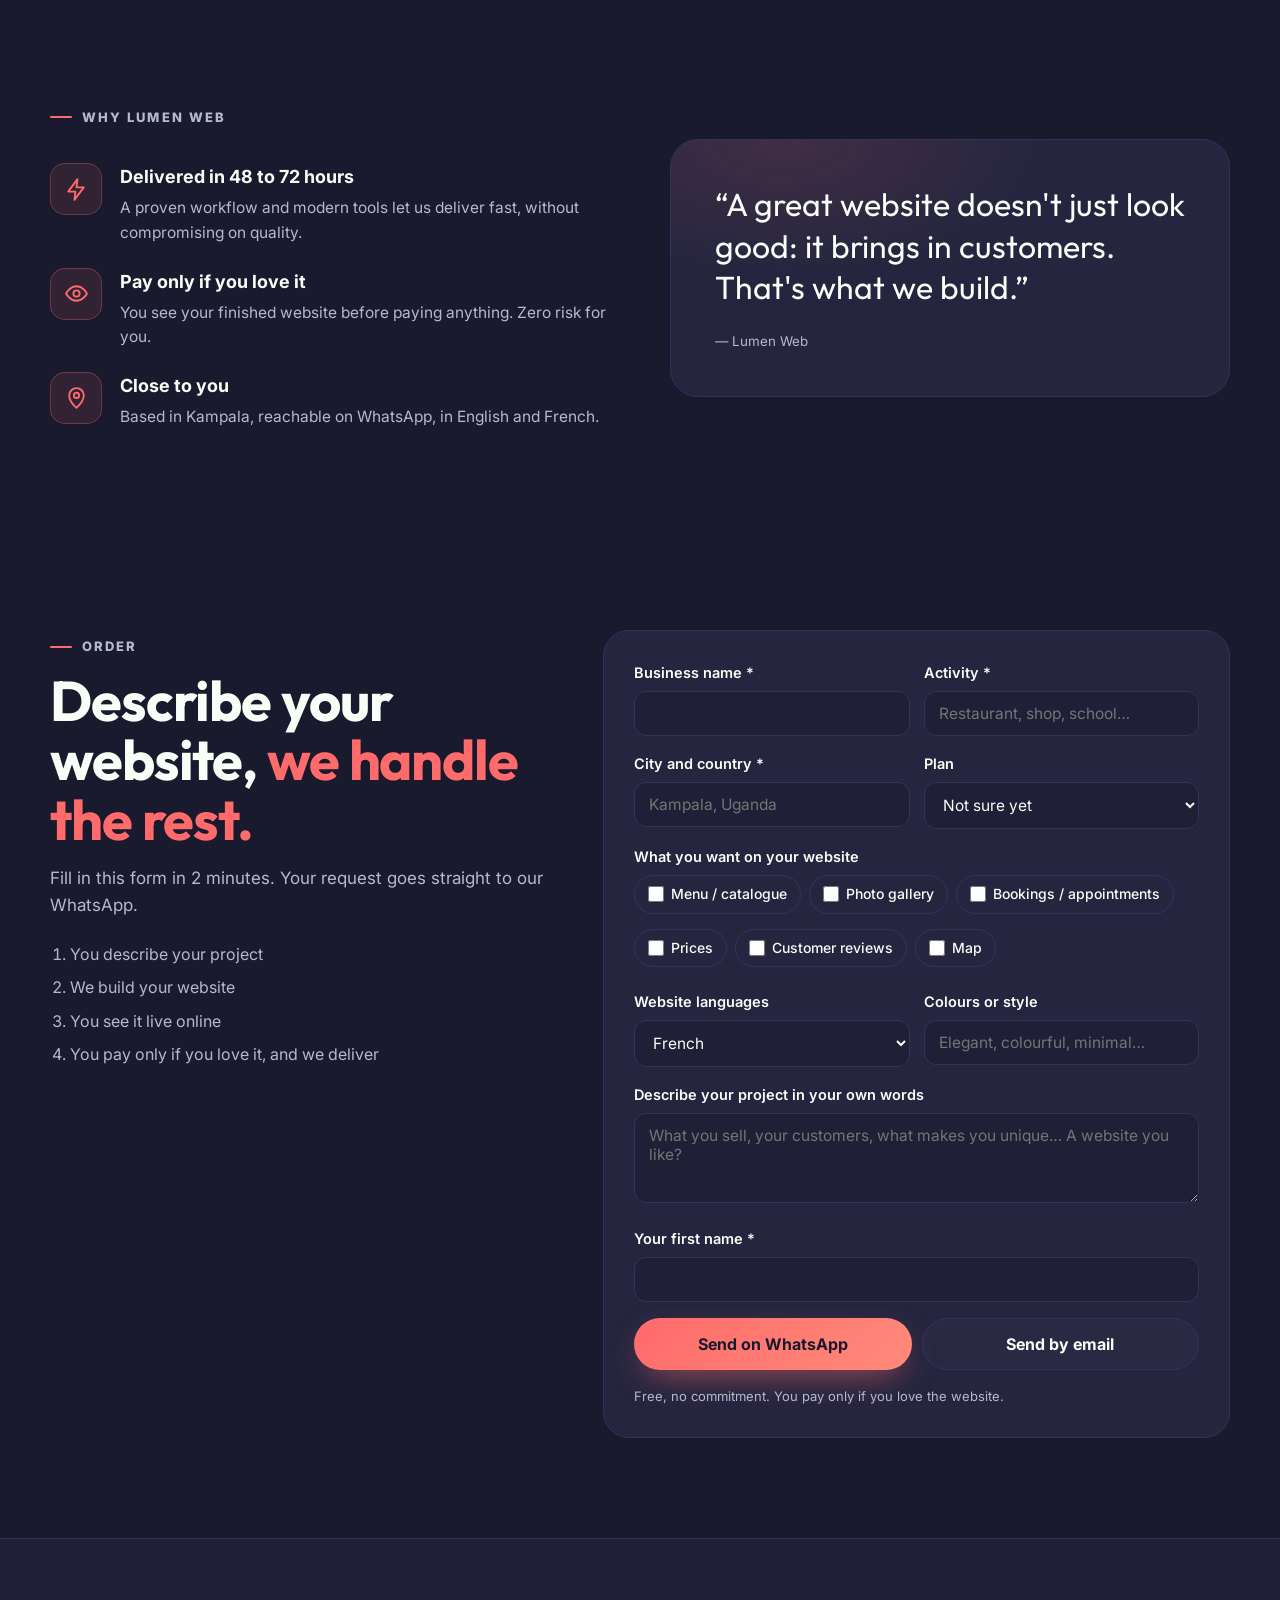
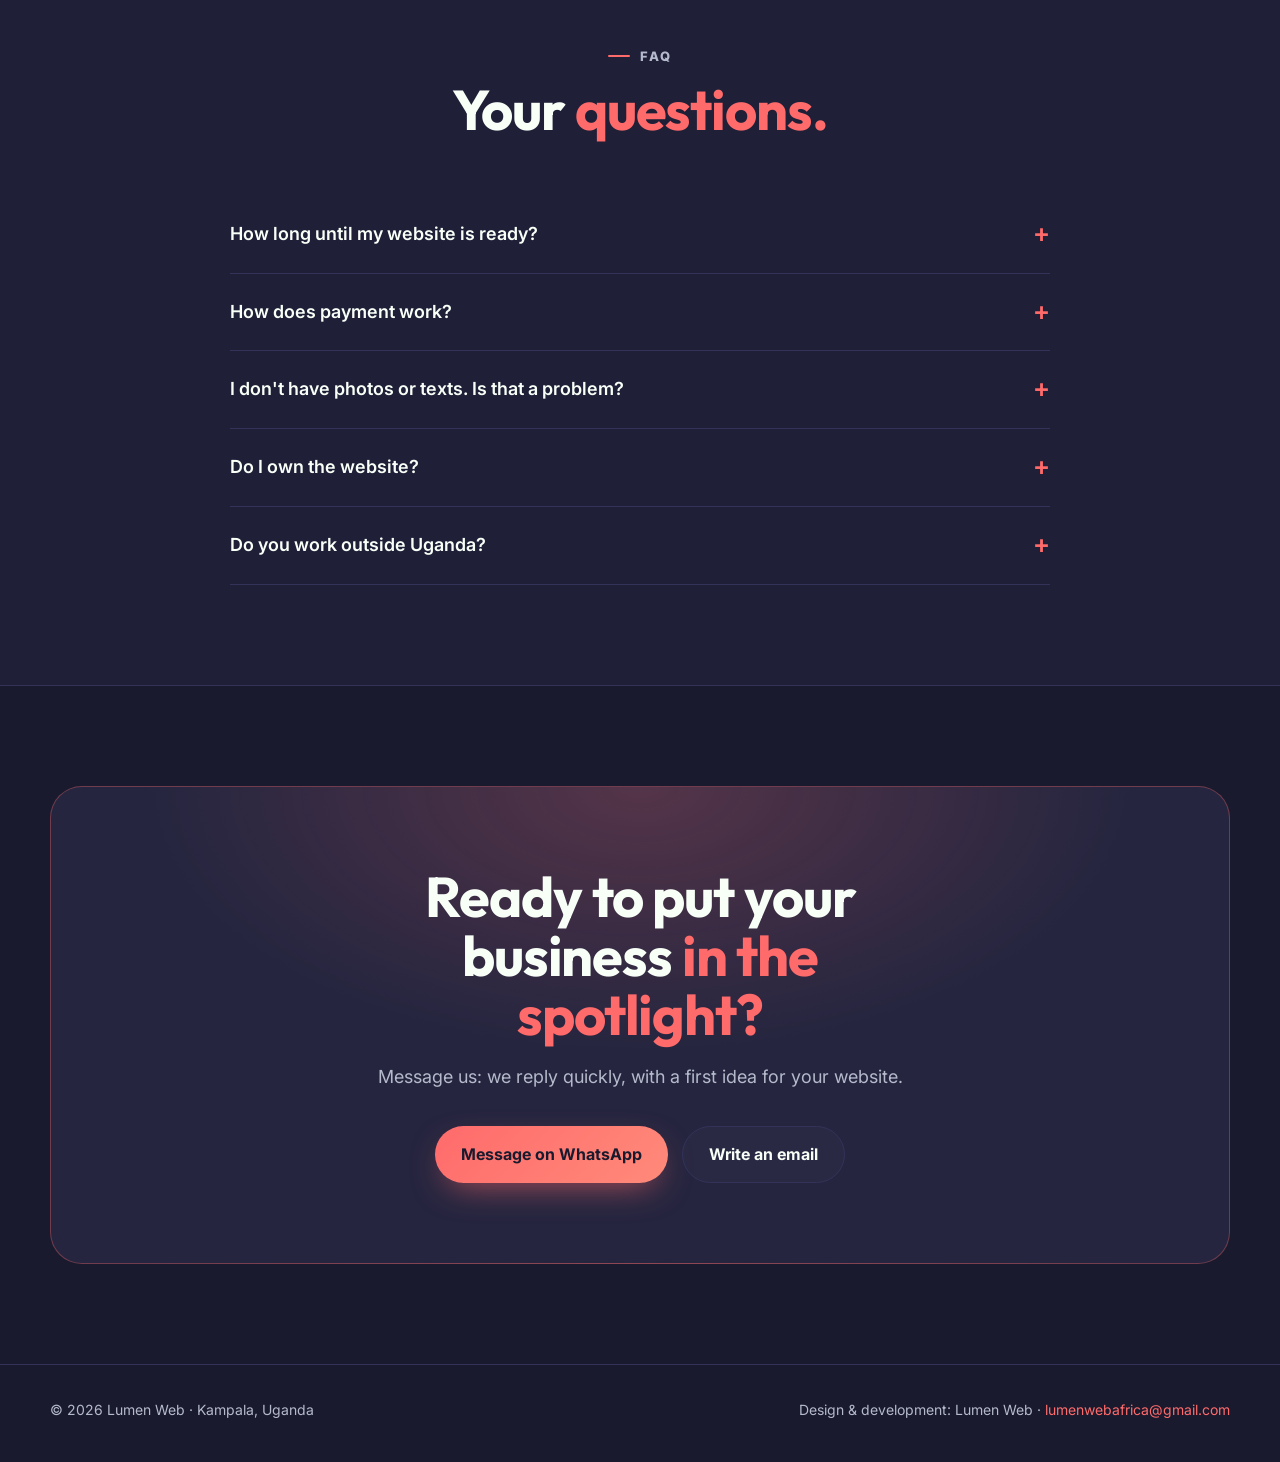
==== commit eddb2d2e: "Intro du logo 3D à chaque ouverture (aussi avec « réduire les animations »), un toucher pour la pass" ====
--- a/index.html
+++ b/index.html
@@ -14,6 +14,7 @@
 <link rel="canonical" href="https://lumen-web-africa.onrender.com/">
 <meta name="twitter:card" content="summary_large_image">
 <link rel="icon" href="favicon.png">
+<script>if(!/[?&]capture/.test(location.search)){document.documentElement.classList.add("avec-intro");setTimeout(function(){document.documentElement.classList.remove("avec-intro")},5000)}</script>
 <link rel="preconnect" href="https://fonts.googleapis.com">
 <link rel="preconnect" href="https://fonts.gstatic.com" crossorigin>
 <link href="https://fonts.googleapis.com/css2?family=Outfit:wght@400;500;600;700;800&family=Inter:wght@400;500;600;700;800&display=swap" rel="stylesheet">
@@ -462,7 +463,9 @@
   @keyframes reflet { 0%,55% { transform:translateX(-60%); } 85%,100% { transform:translateX(60%); } }
   .logo .marque { display:none; }
   .signature .l3d { --s:48px; }
-  .lw-intro3d { position:fixed; inset:0; z-index:90; display:grid; place-items:center; background:#1A1A2E; }
+  html.avec-intro body > *:not(.lw-intro3d) { visibility:hidden; }
+  html.avec-intro body { background:#1A1A2E; }
+  .lw-intro3d { cursor:pointer; position:fixed; inset:0; z-index:90; display:grid; place-items:center; background:#1A1A2E; }
   .lw-intro3d .l3d { --s:min(34vw,190px); }
   .lw-intro3d .l3d .cube { animation:entree3d 1.6s cubic-bezier(.2,.8,.2,1) both, l3d 7s 1.6s ease-in-out infinite; }
   .lw-intro3d p { position:absolute; bottom:22%; left:0; right:0; text-align:center; font:700 clamp(22px,4vw,36px) var(--serif); letter-spacing:-.01em; opacity:0; animation:monte .8s .7s ease forwards; }
@@ -1358,18 +1361,20 @@
 
   // Intro : le logo 3D apparaît, puis rejoint l'en-tête
   (function () {
-    let vu = false; try { vu = sessionStorage.getItem("lw-intro3d") === "1"; sessionStorage.setItem("lw-intro3d", "1"); } catch (e) {}
-    if (vu || calme) return;
+    if (new URLSearchParams(location.search).has("capture")) return;
     const ov = document.createElement("div"); ov.className = "lw-intro3d"; ov.setAttribute("aria-hidden", "true");
     ov.innerHTML = document.querySelector("header .l3d").outerHTML + '<p>Lumen <b>Web</b></p>';
     document.body.appendChild(ov); document.documentElement.style.overflow = "hidden";
-    setTimeout(() => {
+    let parti = false;
+    const sortir = () => { if (parti) return; parti = true; document.documentElement.classList.remove("avec-intro");
       const de = ov.querySelector(".l3d").getBoundingClientRect(), vers = document.querySelector("header .l3d").getBoundingClientRect();
       const k = vers.width / de.width, dx = vers.left + vers.width / 2 - (de.left + de.width / 2), dy = vers.top + vers.height / 2 - (de.top + de.height / 2);
       ov.querySelector(".l3d").animate([{ transform:"none" }, { transform:`translate(${dx}px,${dy}px) scale(${k})` }], { duration:900, easing:"cubic-bezier(.7,0,.2,1)", fill:"forwards" });
       ov.querySelector("p").animate([{ opacity:1 }, { opacity:0 }], { duration:300, fill:"forwards" });
       ov.animate([{ background:"#1A1A2E" }, { background:"rgba(26,26,46,0)" }], { duration:700, delay:450, fill:"forwards" }).onfinish = () => { ov.remove(); document.documentElement.style.overflow = ""; };
-    }, 2100);
+    };
+    ov.addEventListener("click", sortir);
+    setTimeout(sortir, matchMedia("(prefers-reduced-motion: reduce)").matches ? 1300 : 2300);
   })();
 
   // Lumière qui suit la souris
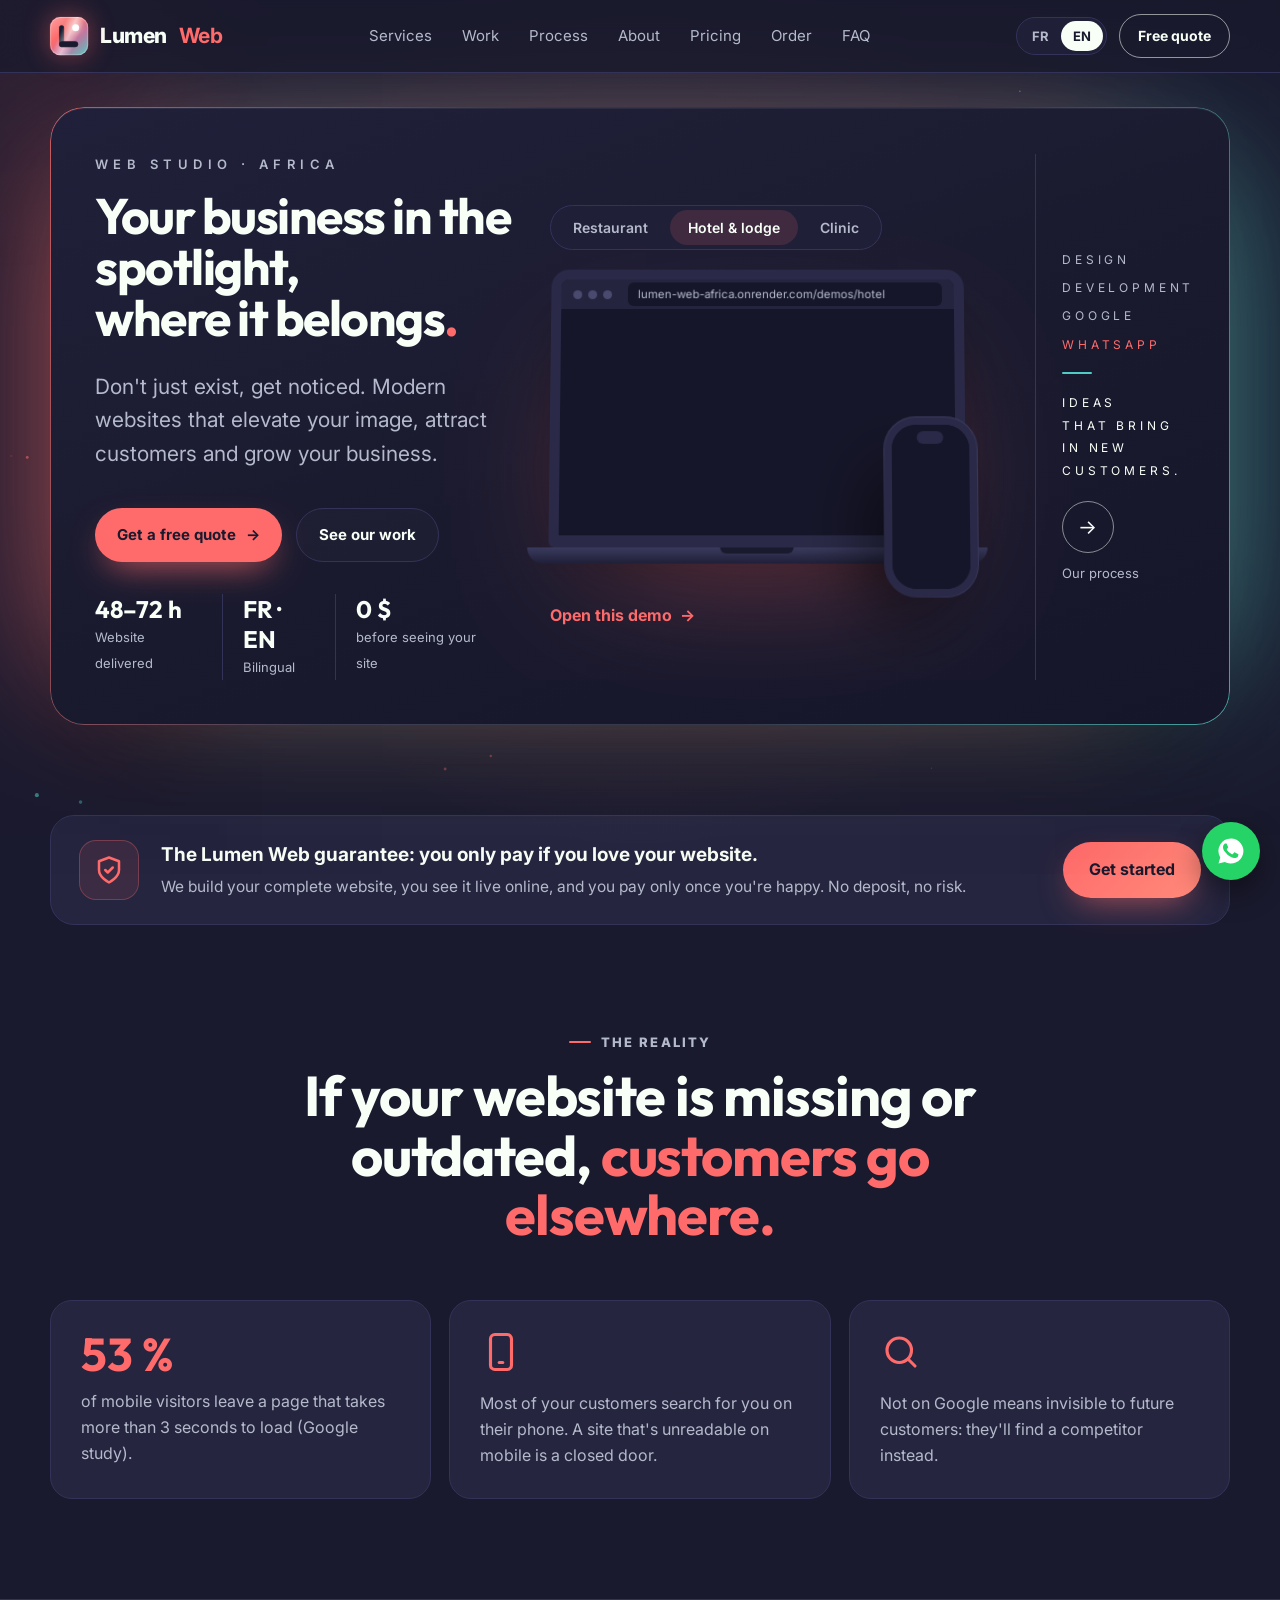
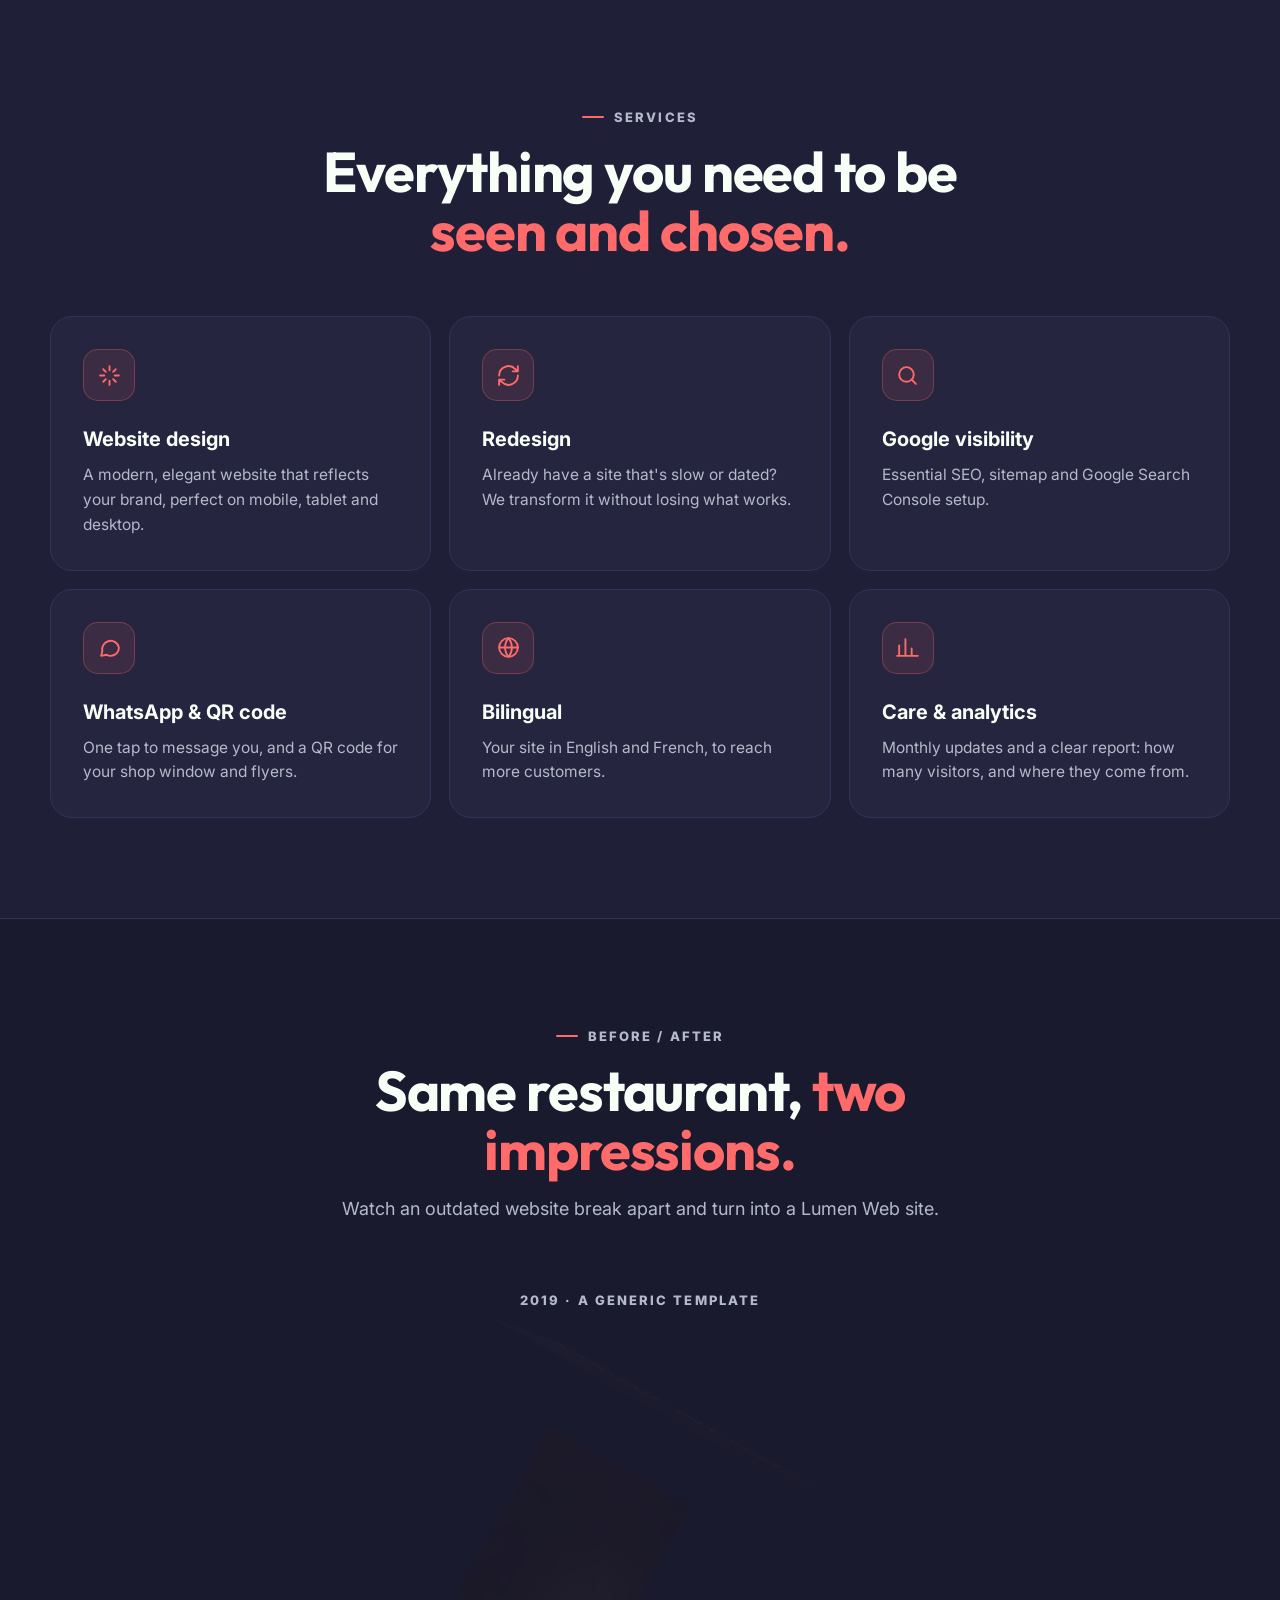
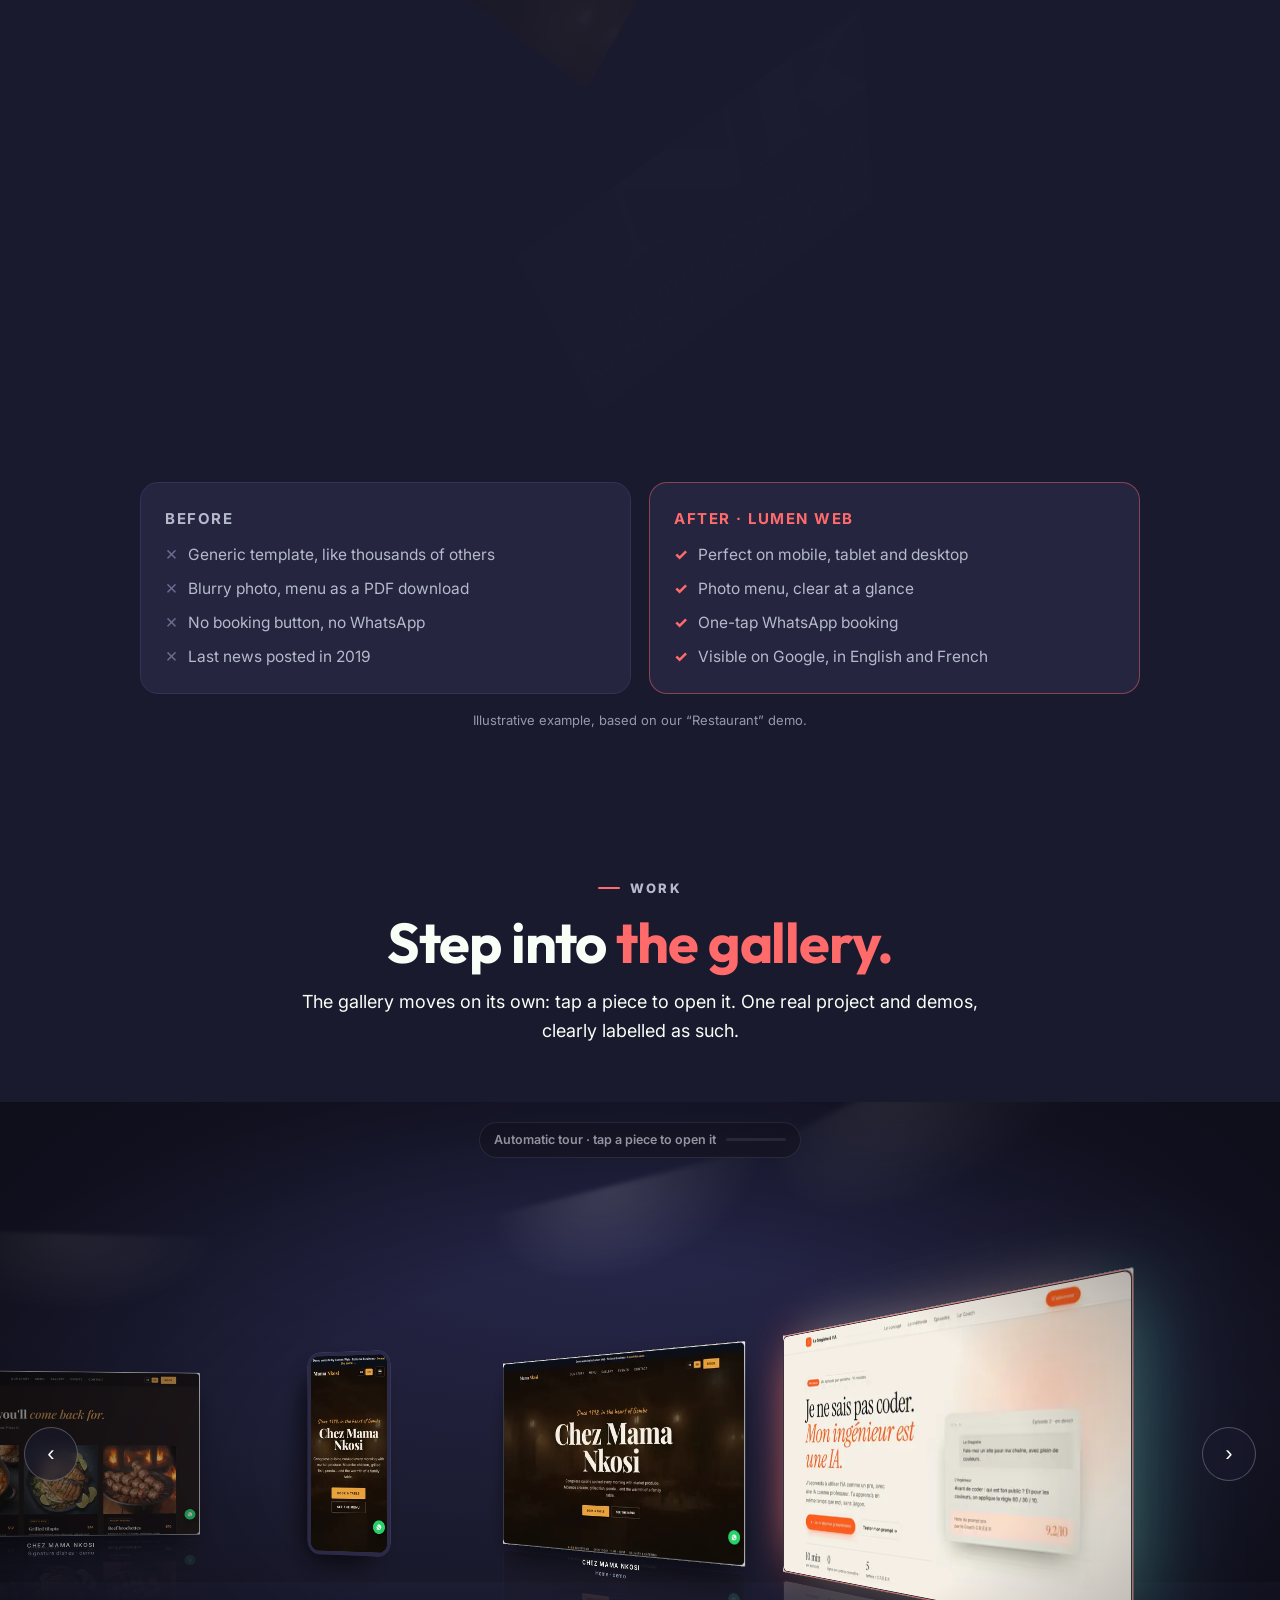
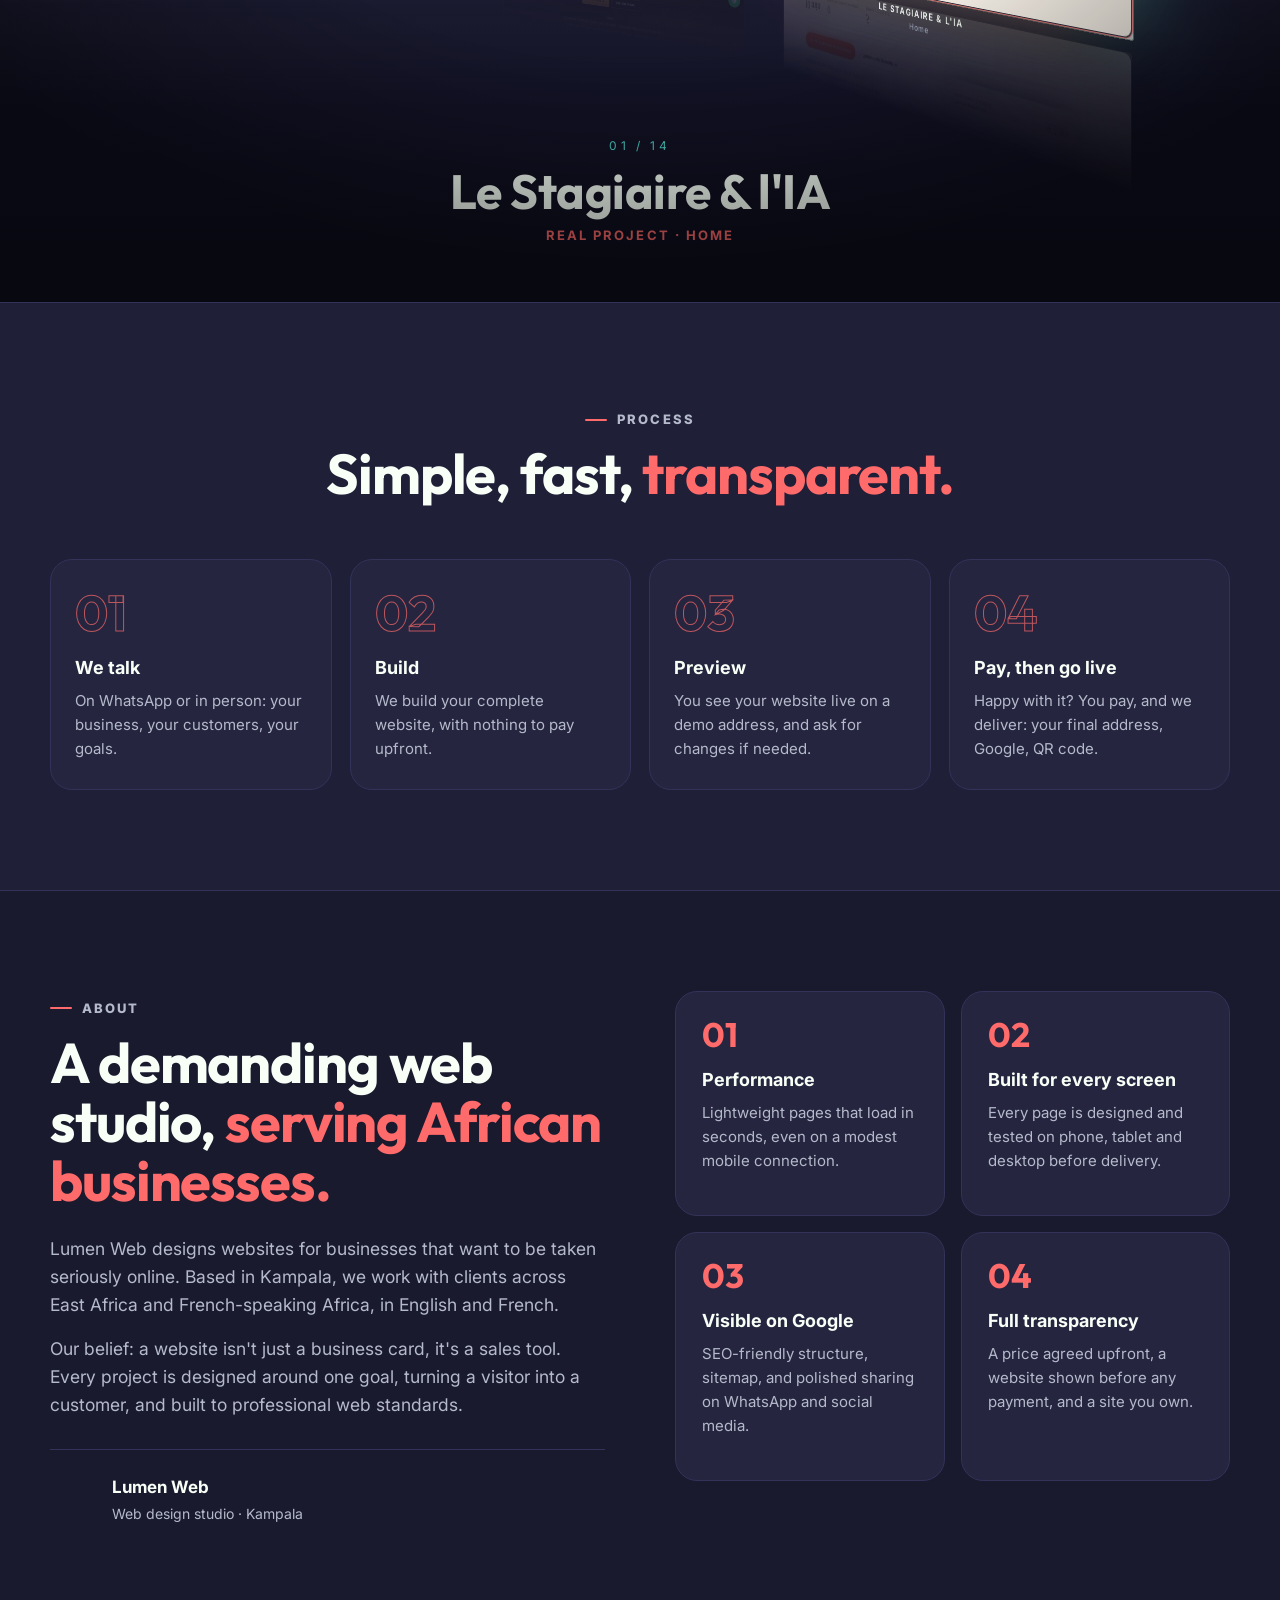
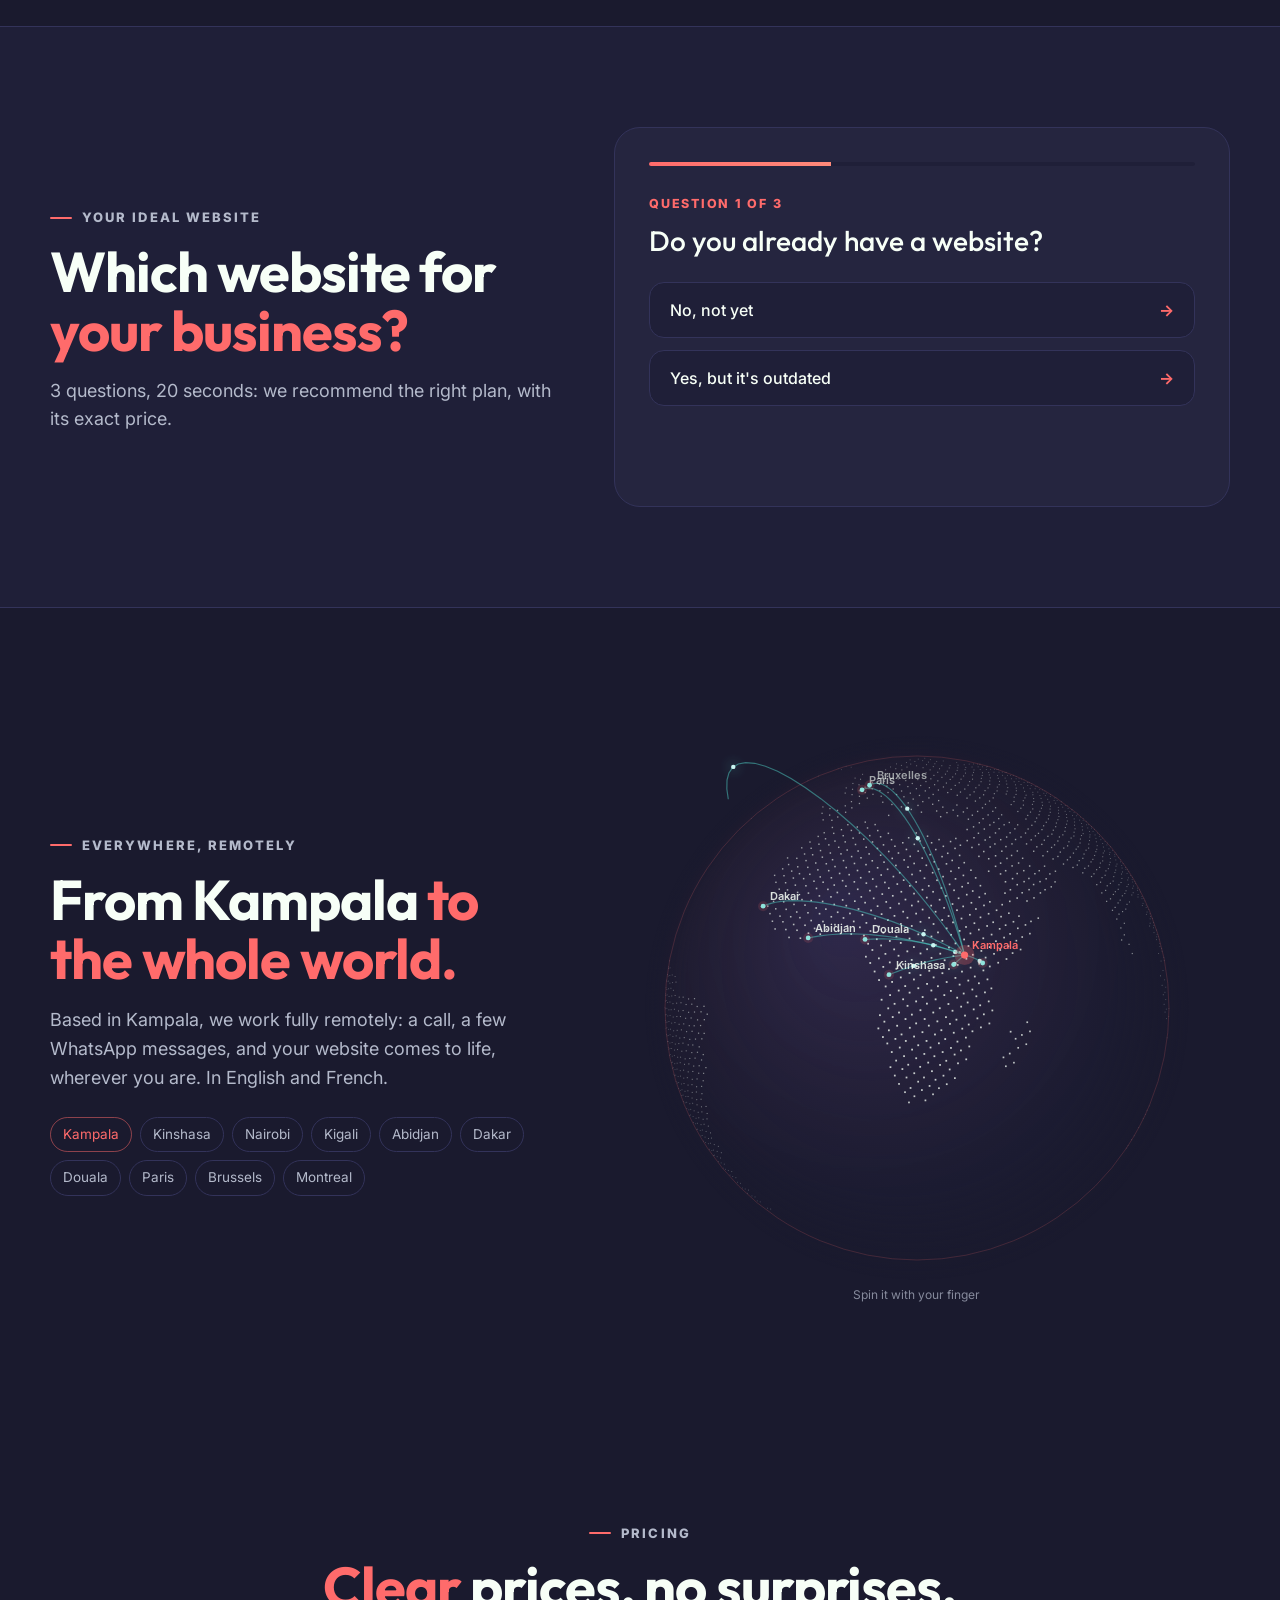
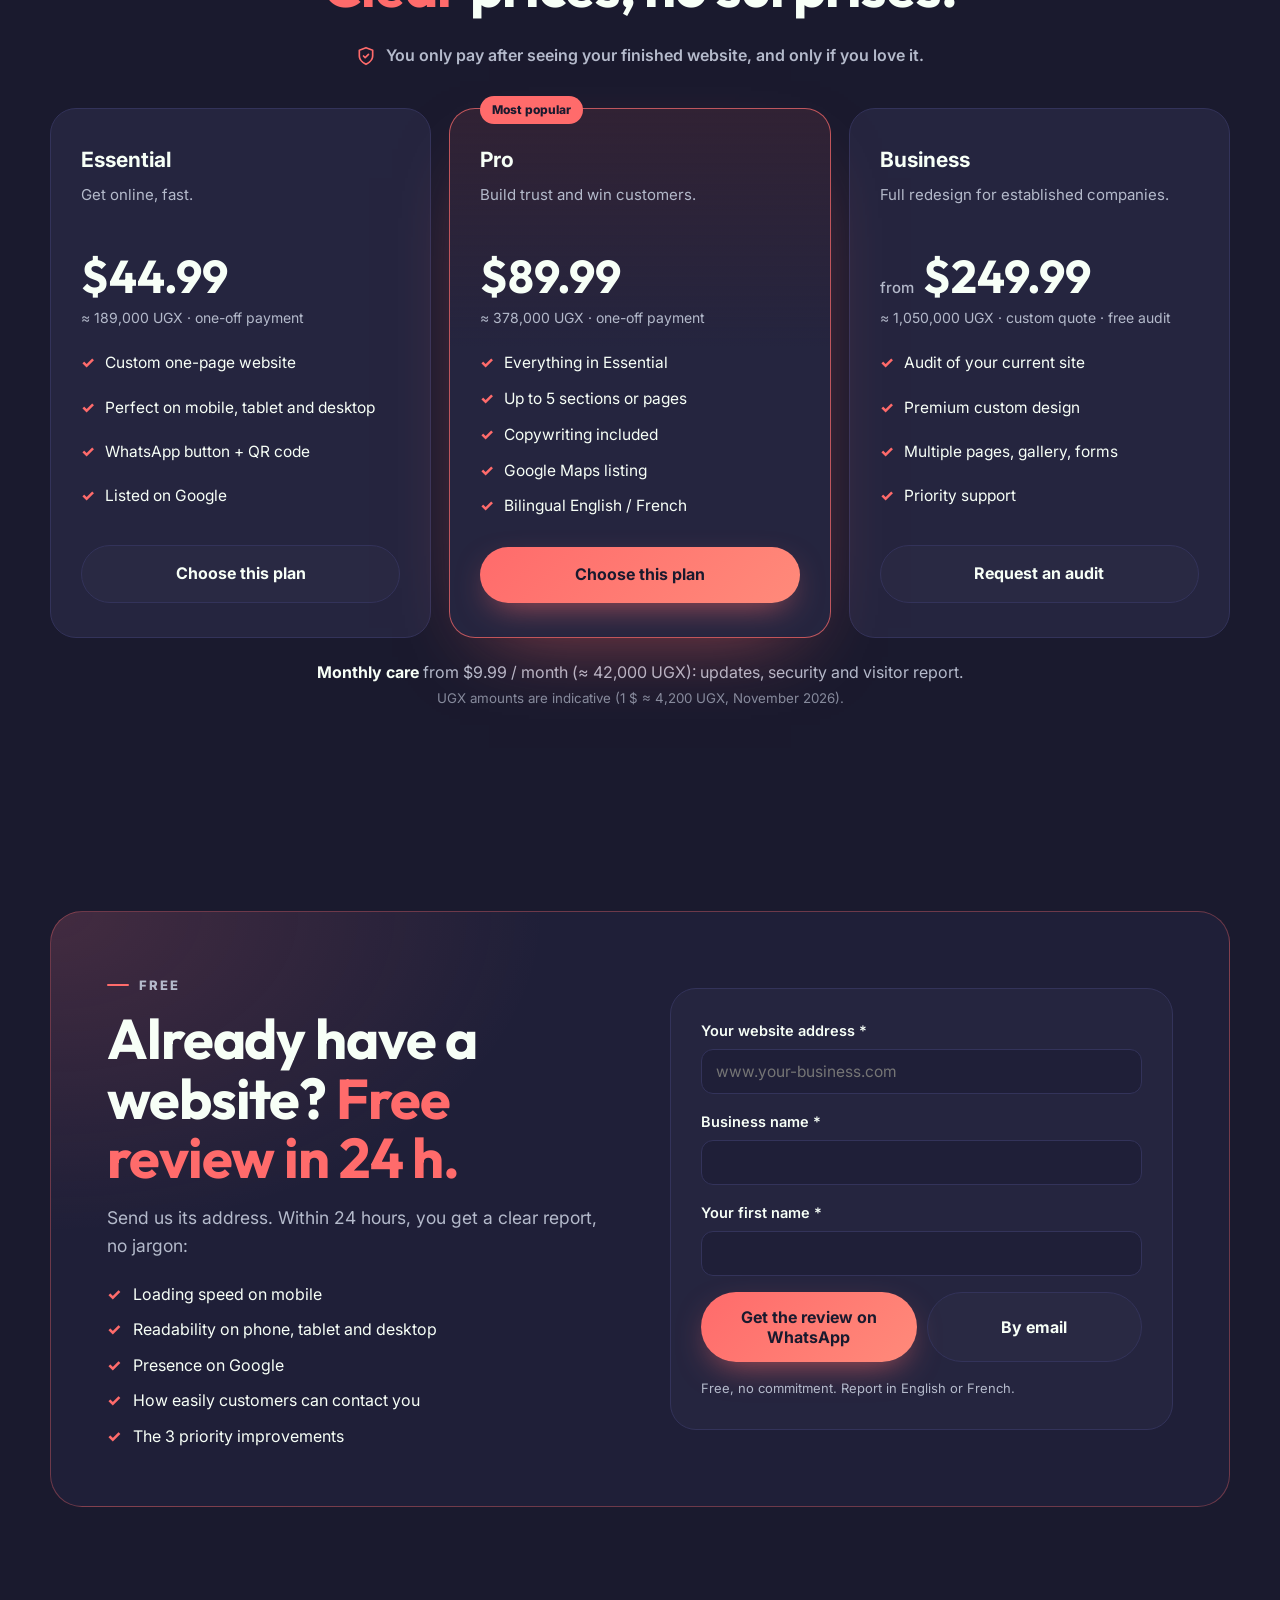
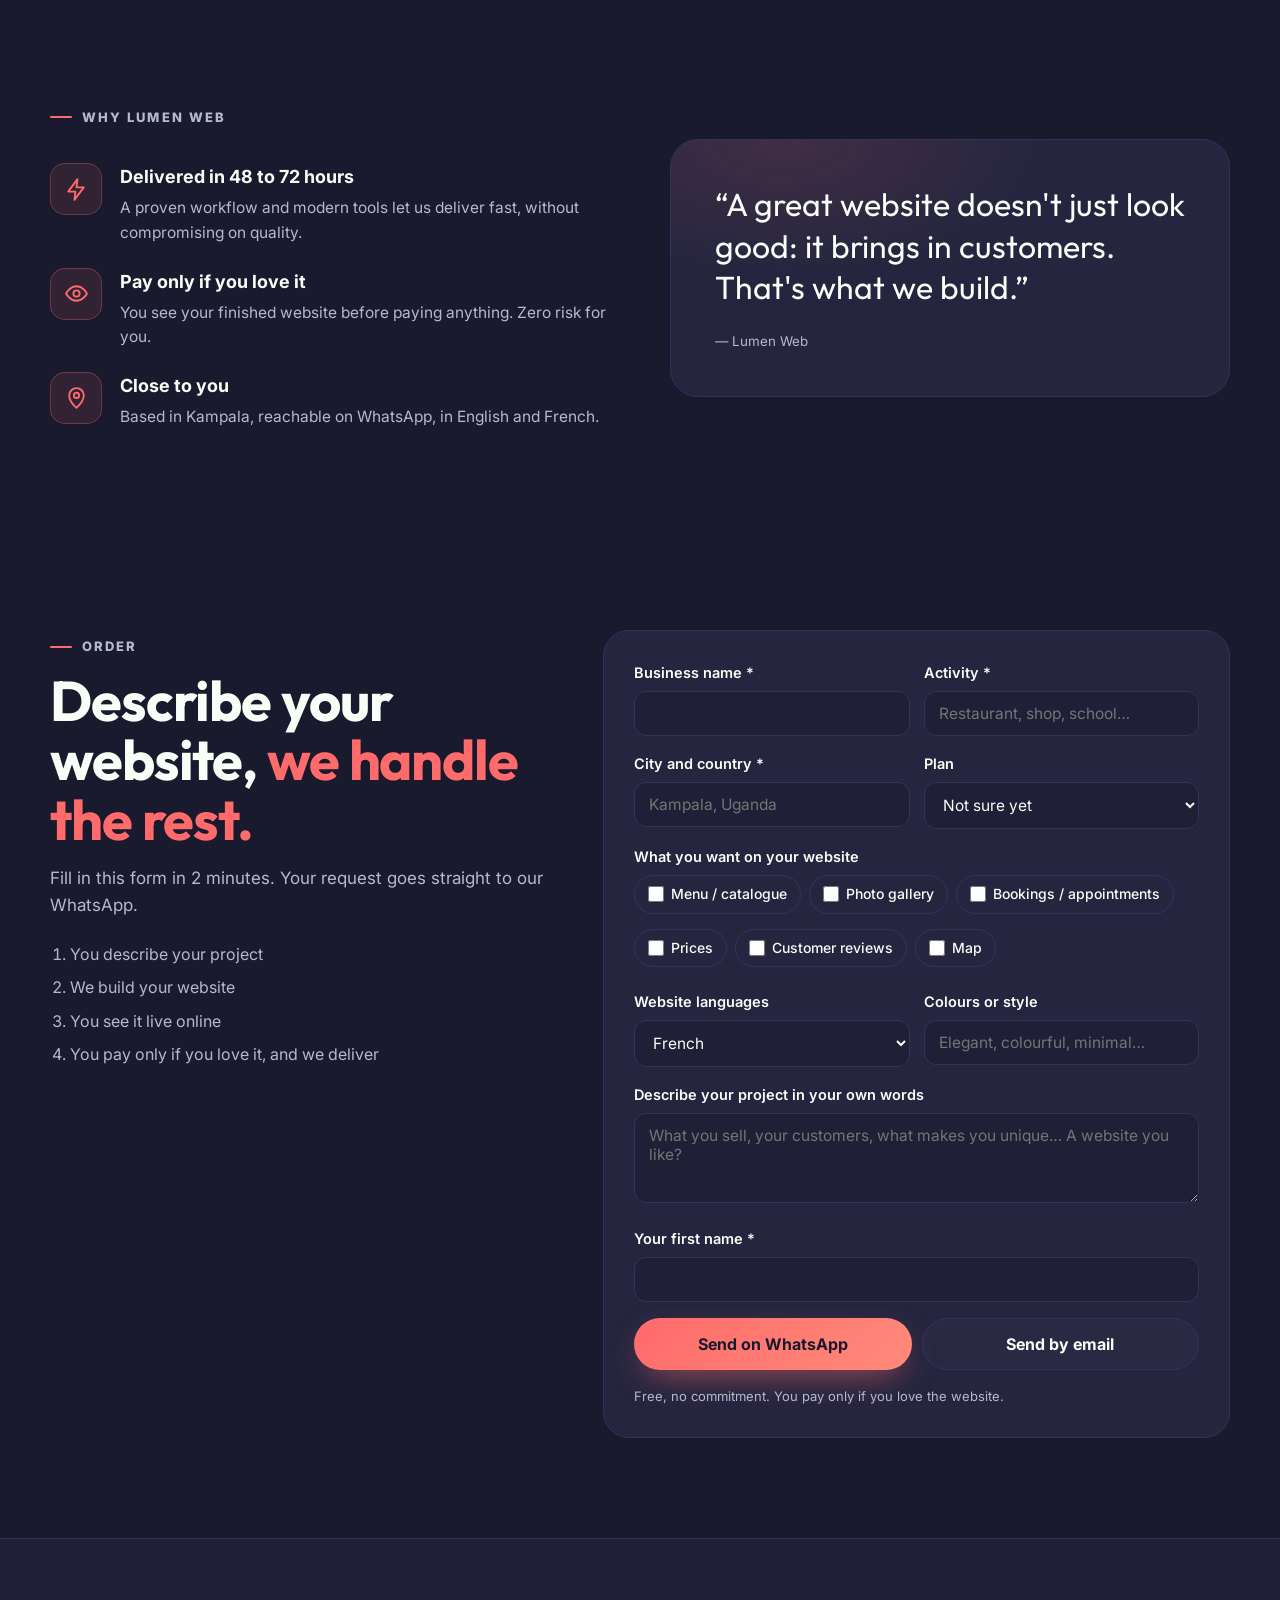
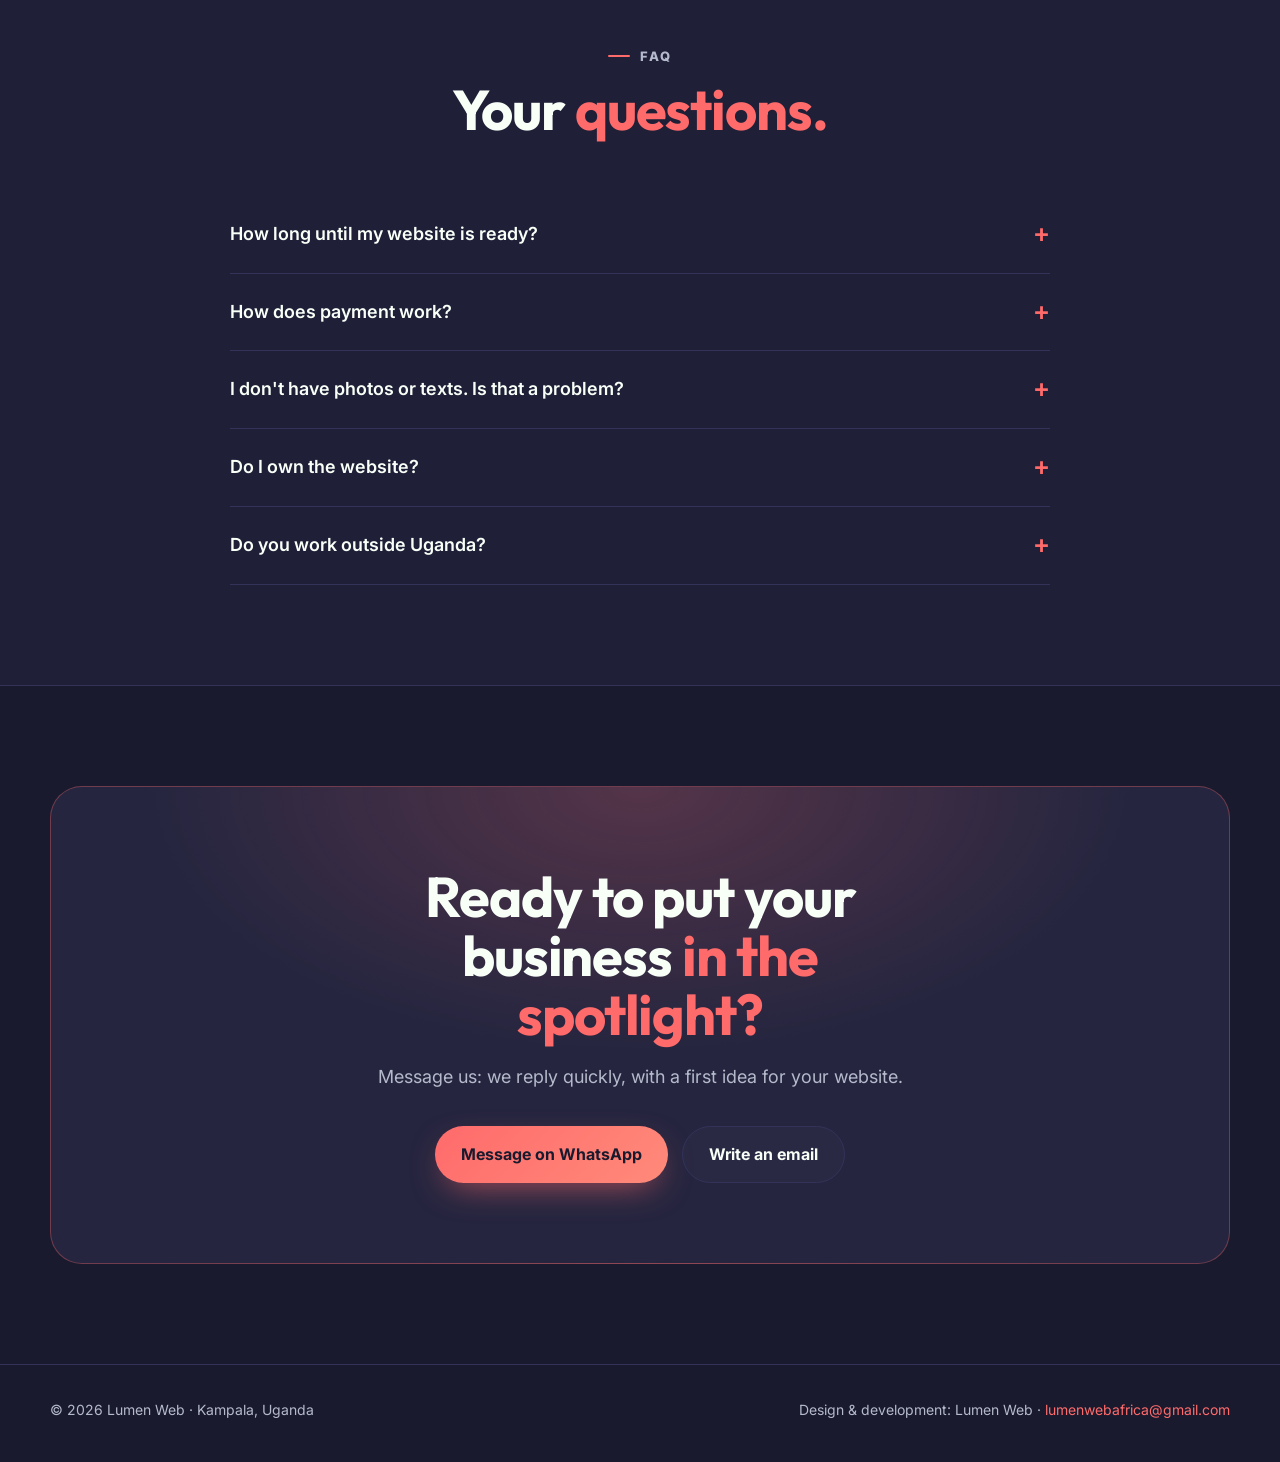
==== commit 6b397024: "Démos : bouton « Retour à Lumen Web » (revient au même endroit, sans rejouer l'intro), démos ouverte" ====
--- a/index.html
+++ b/index.html
@@ -14,7 +14,8 @@
 <link rel="canonical" href="https://lumen-web-africa.onrender.com/">
 <meta name="twitter:card" content="summary_large_image">
 <link rel="icon" href="favicon.png">
-<script>if(!/[?&]capture/.test(location.search)){document.documentElement.classList.add("avec-intro");setTimeout(function(){document.documentElement.classList.remove("avec-intro")},5000)}</script>
+<script>window.LW_RETOUR=/\/demos\//.test(document.referrer);try{var _n=performance.getEntriesByType("navigation")[0];if(_n&&_n.type==="back_forward")LW_RETOUR=true;if(sessionStorage.getItem("lw-retour")){LW_RETOUR=true;sessionStorage.removeItem("lw-retour")}}catch(e){}
+if(!/[?&]capture/.test(location.search)&&!LW_RETOUR){document.documentElement.classList.add("avec-intro");setTimeout(function(){document.documentElement.classList.remove("avec-intro")},5000)}</script>
 <link rel="preconnect" href="https://fonts.googleapis.com">
 <link rel="preconnect" href="https://fonts.gstatic.com" crossorigin>
 <link href="https://fonts.googleapis.com/css2?family=Outfit:wght@400;500;600;700;800&family=Inter:wght@400;500;600;700;800&display=swap" rel="stylesheet">
@@ -581,7 +582,7 @@
             <div class="defil"><img class="v-pc" src="vitrine/pc-restaurant-fr.webp" width="880" height="3178" alt="Aperçu d'un site réalisé par Lumen Web, sur ordinateur" fetchpriority="low"></div></div><div class="socle"></div></div>
           <div class="tel"><div class="defil"><img class="v-tel" src="vitrine/tel-restaurant-fr.webp" width="300" height="3538" alt="Le même site sur téléphone" fetchpriority="low"></div></div></div>
         </div>
-        <a class="voir-demo" id="v-lien" href="demos/restaurant/" target="_blank" rel="noopener"><span data-t="v-open">Ouvrir cette démonstration</span> →</a>
+        <a class="voir-demo" id="v-lien" href="demos/restaurant/"><span data-t="v-open">Ouvrir cette démonstration</span> →</a>
       </div>
 </div>
         <div class="f-col app">
@@ -683,9 +684,9 @@
     </div>
     <div class="bloc g-liste" id="g-liste">
       <a href="https://lestagiaire-ia.netlify.app" target="_blank" rel="noopener">Le Stagiaire & l'IA</a>
-      <a href="demos/restaurant/" target="_blank" rel="noopener" data-t="d1h">Restaurant</a>
-      <a href="demos/hotel/" target="_blank" rel="noopener" data-t="d2h">Hôtel & lodge</a>
-      <a href="demos/clinique/" target="_blank" rel="noopener" data-t="d3h">Clinique</a>
+      <a href="demos/restaurant/" data-t="d1h">Restaurant</a>
+      <a href="demos/hotel/" data-t="d2h">Hôtel & lodge</a>
+      <a href="demos/clinique/" data-t="d3h">Clinique</a>
     </div>
   </section>
 
@@ -1349,7 +1350,7 @@
     const et = gf.querySelector(".etiquette"); et.className = "etiquette " + (Pj.reel ? "reel" : "demo"); et.textContent = Pj.reel ? (lang === "en" ? "Real project" : "Projet réel") : (lang === "en" ? "Demo" : "Démonstration");
     gf.querySelector("h3").textContent = P.t; gf.querySelector(".gf-desc").textContent = P.d;
     gf.querySelector(".gf-pts").innerHTML = P.p.map(x => `<li>${x}</li>`).join("");
-    const v = gf.querySelector(".gf-voir"); v.href = Pj.url; v.textContent = P.v + " →";
+    const v = gf.querySelector(".gf-voir"); v.href = Pj.url; v.textContent = P.v + " →"; v.target = Pj.reel ? "_blank" : "_self"; v.rel = Pj.reel ? "noopener" : "";
     gf.querySelector(".gf-veux").textContent = lang === "en" ? "I want one like this" : "Je veux le même";
     gf.hidden = false; document.body.style.overflow = "hidden"; gf.querySelector(".gf-x").focus();
   }
@@ -1361,7 +1362,7 @@
 
   // Intro : le logo 3D apparaît, puis rejoint l'en-tête
   (function () {
-    if (new URLSearchParams(location.search).has("capture")) return;
+    if (new URLSearchParams(location.search).has("capture") || window.LW_RETOUR) return;
     const ov = document.createElement("div"); ov.className = "lw-intro3d"; ov.setAttribute("aria-hidden", "true");
     ov.innerHTML = document.querySelector("header .l3d").outerHTML + '<p>Lumen <b>Web</b></p>';
     document.body.appendChild(ov); document.documentElement.style.overflow = "hidden";
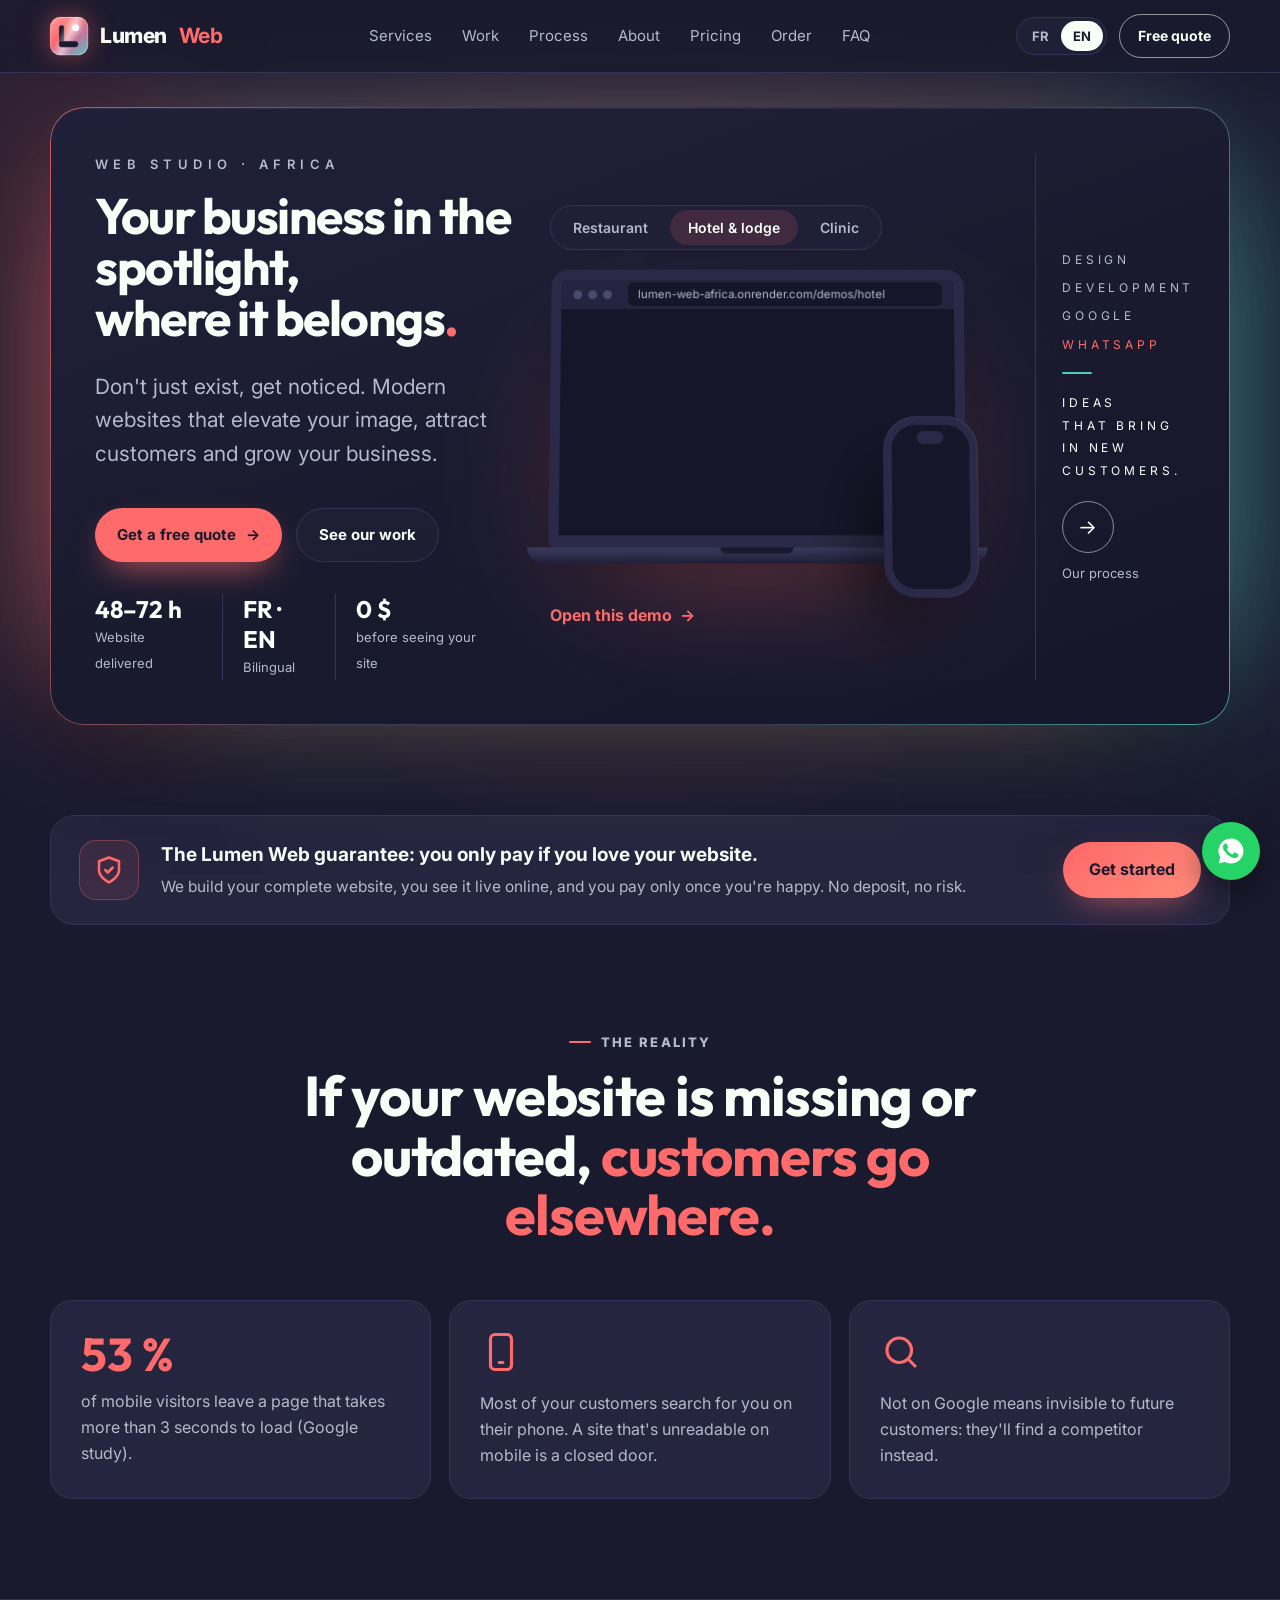
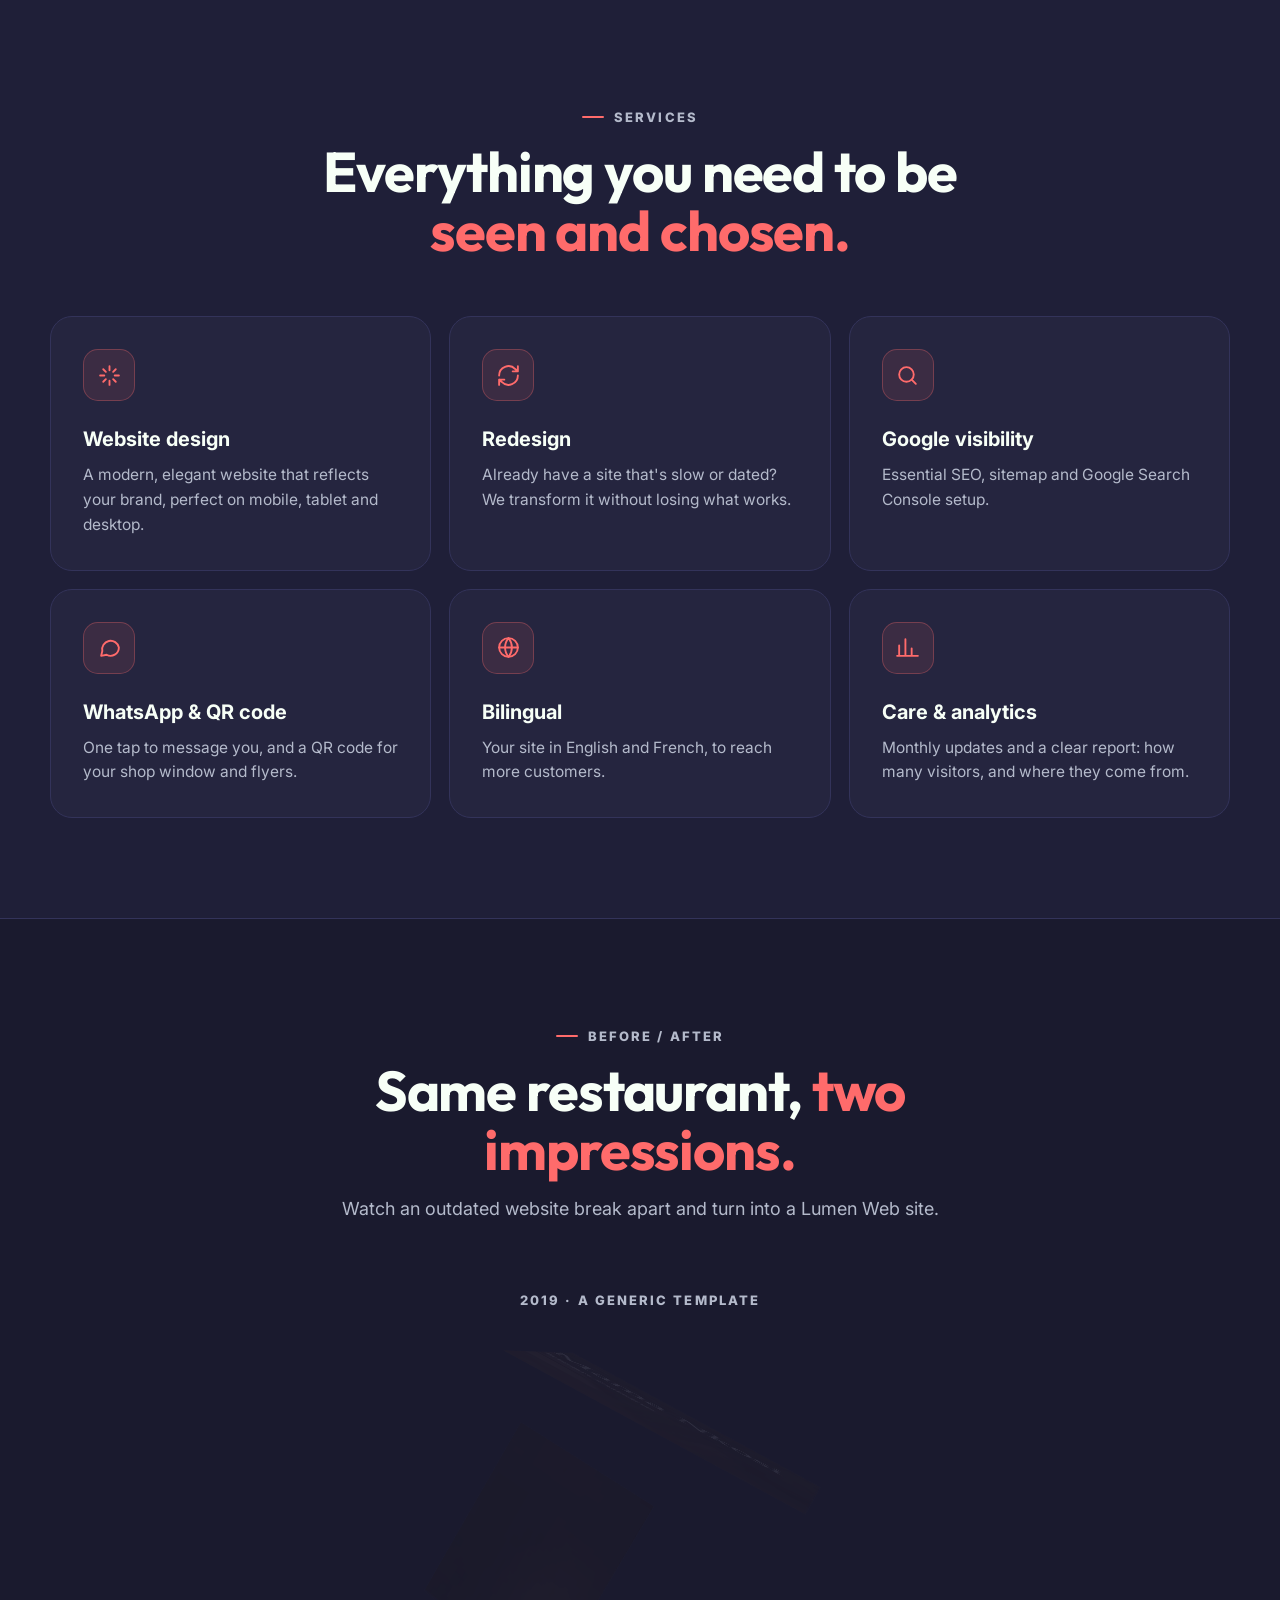
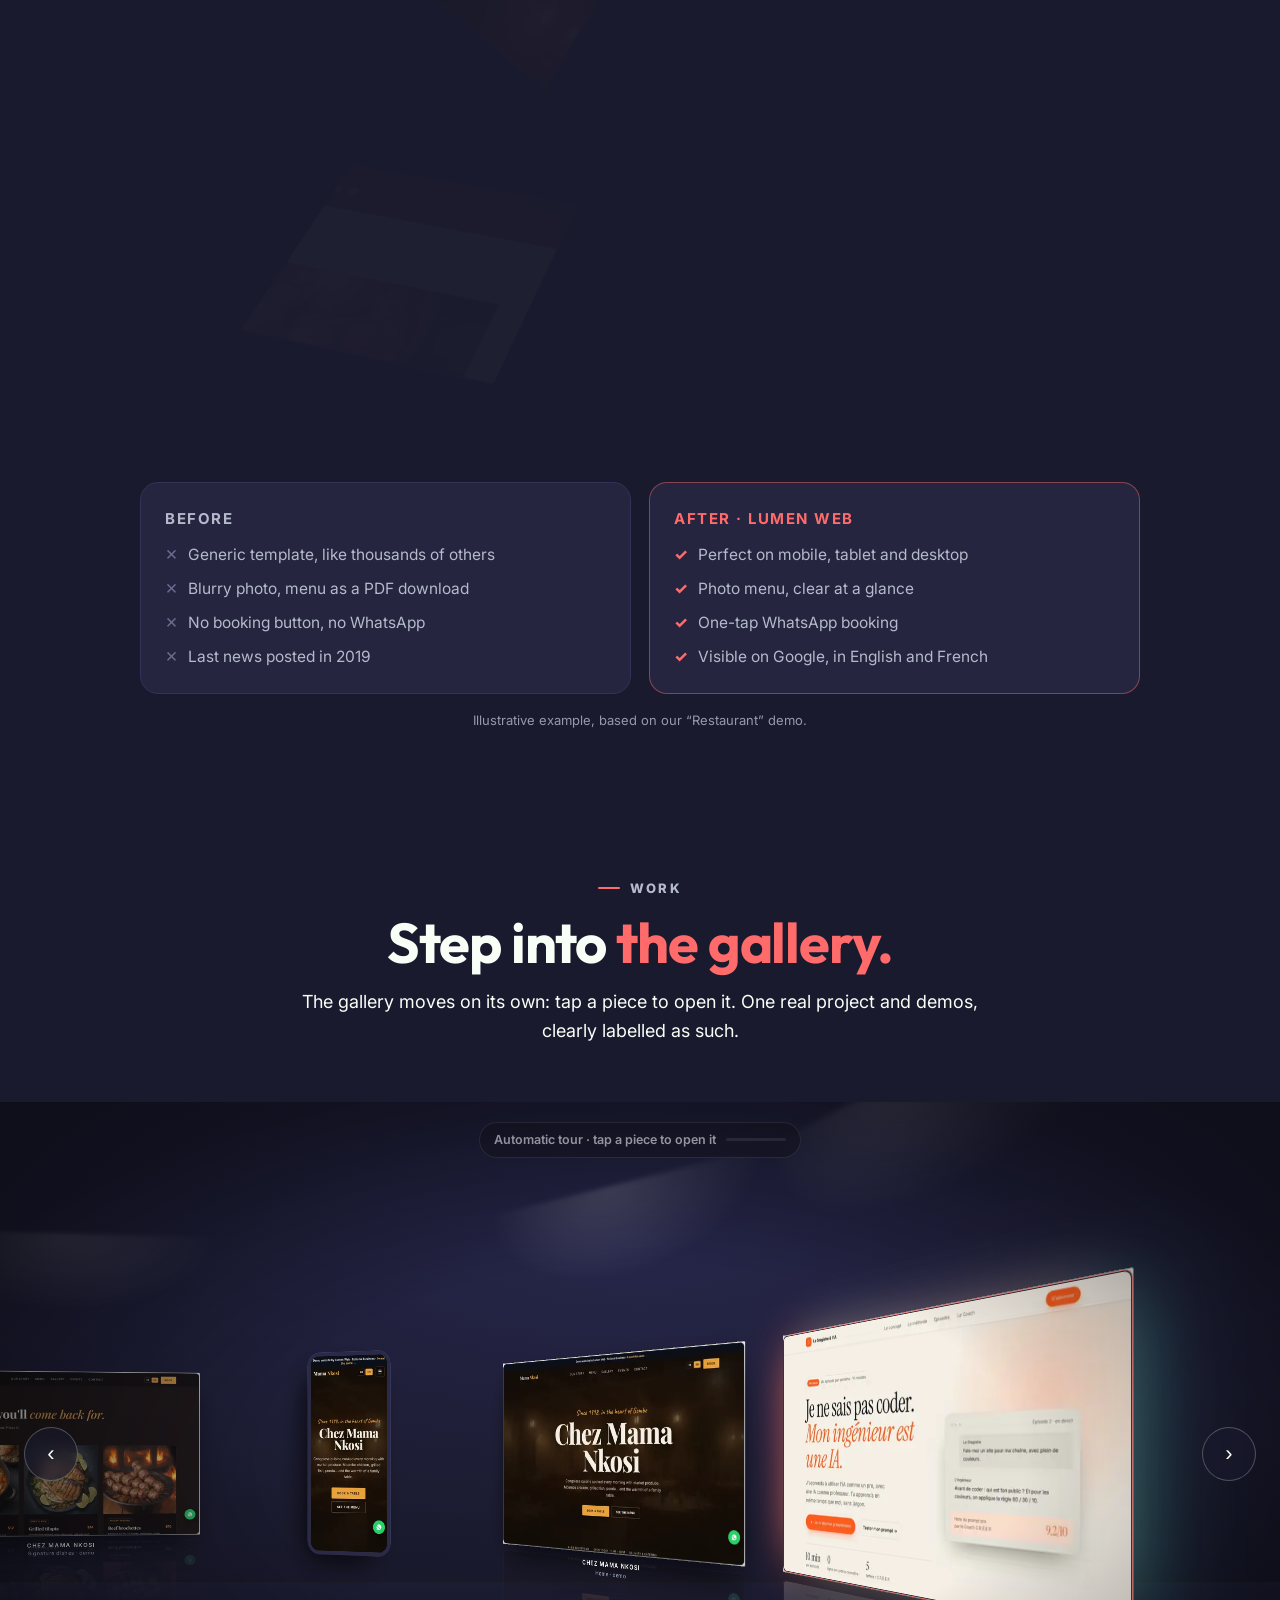
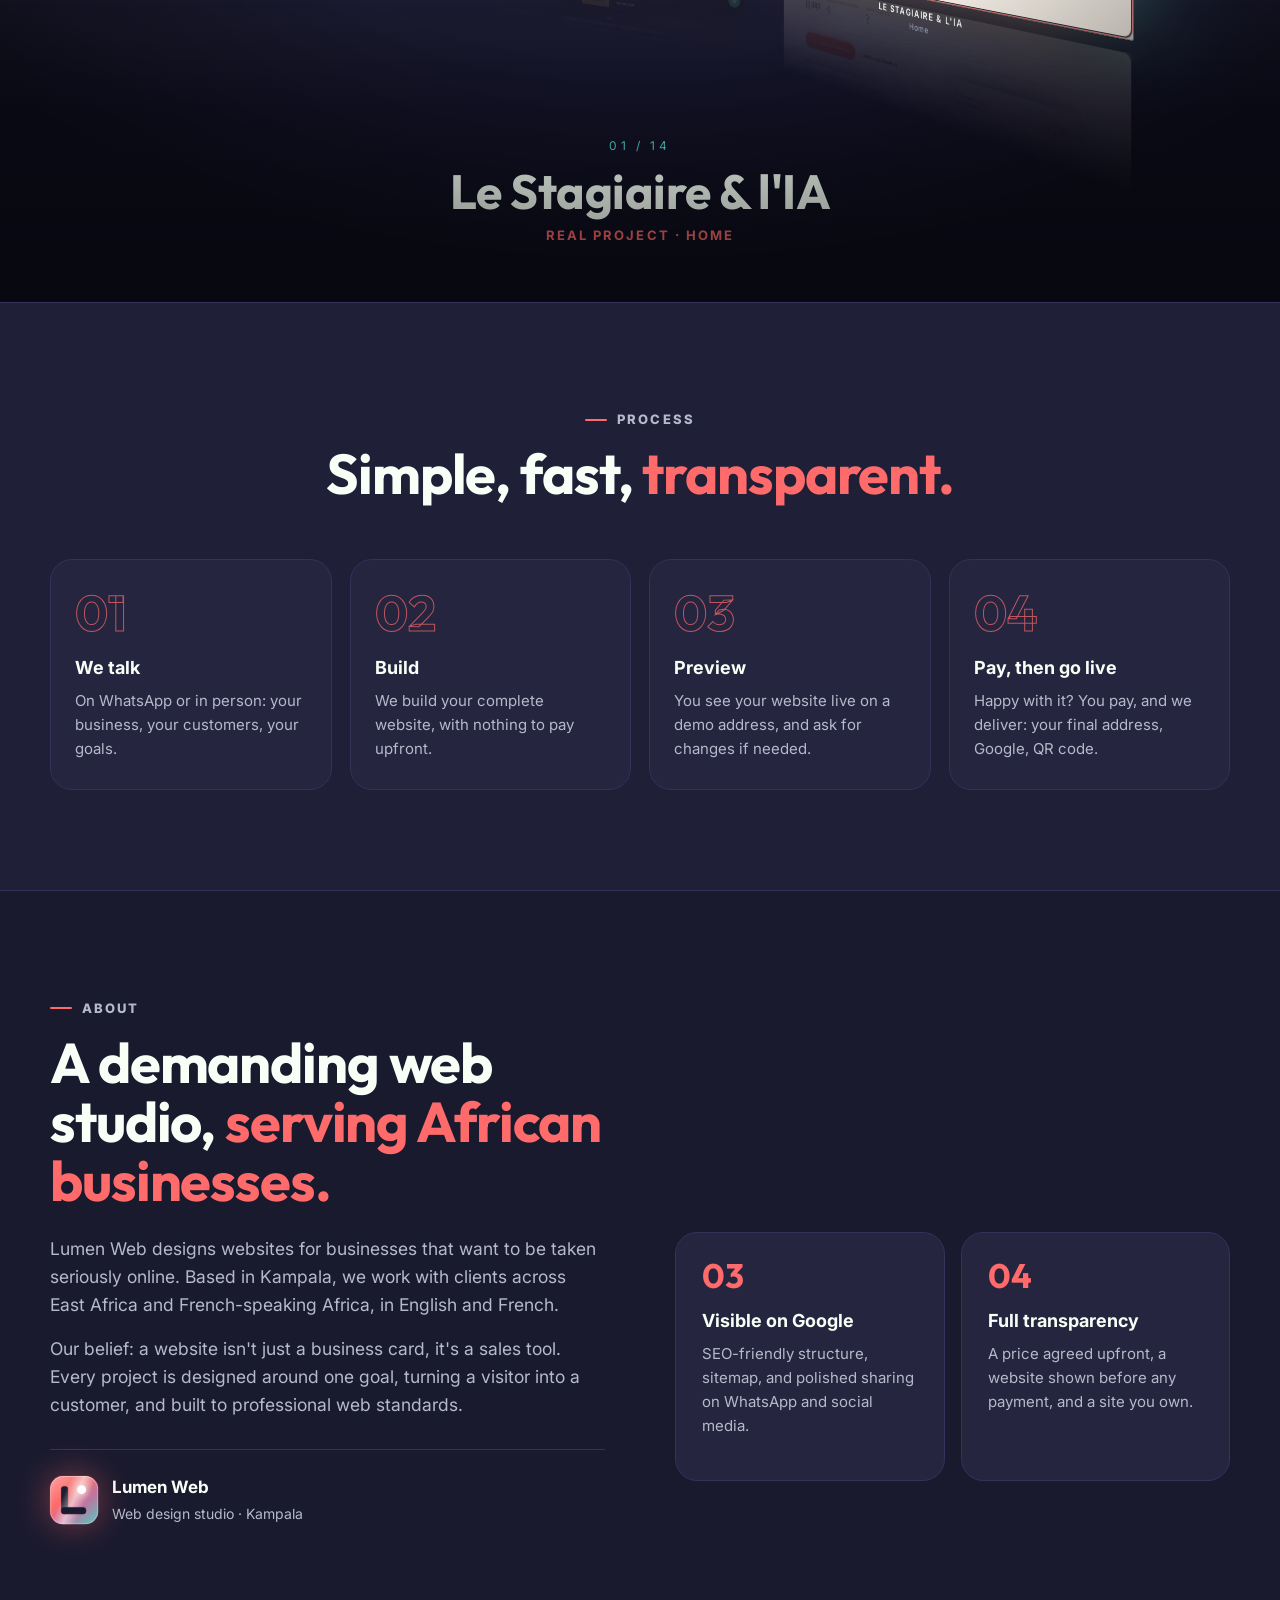
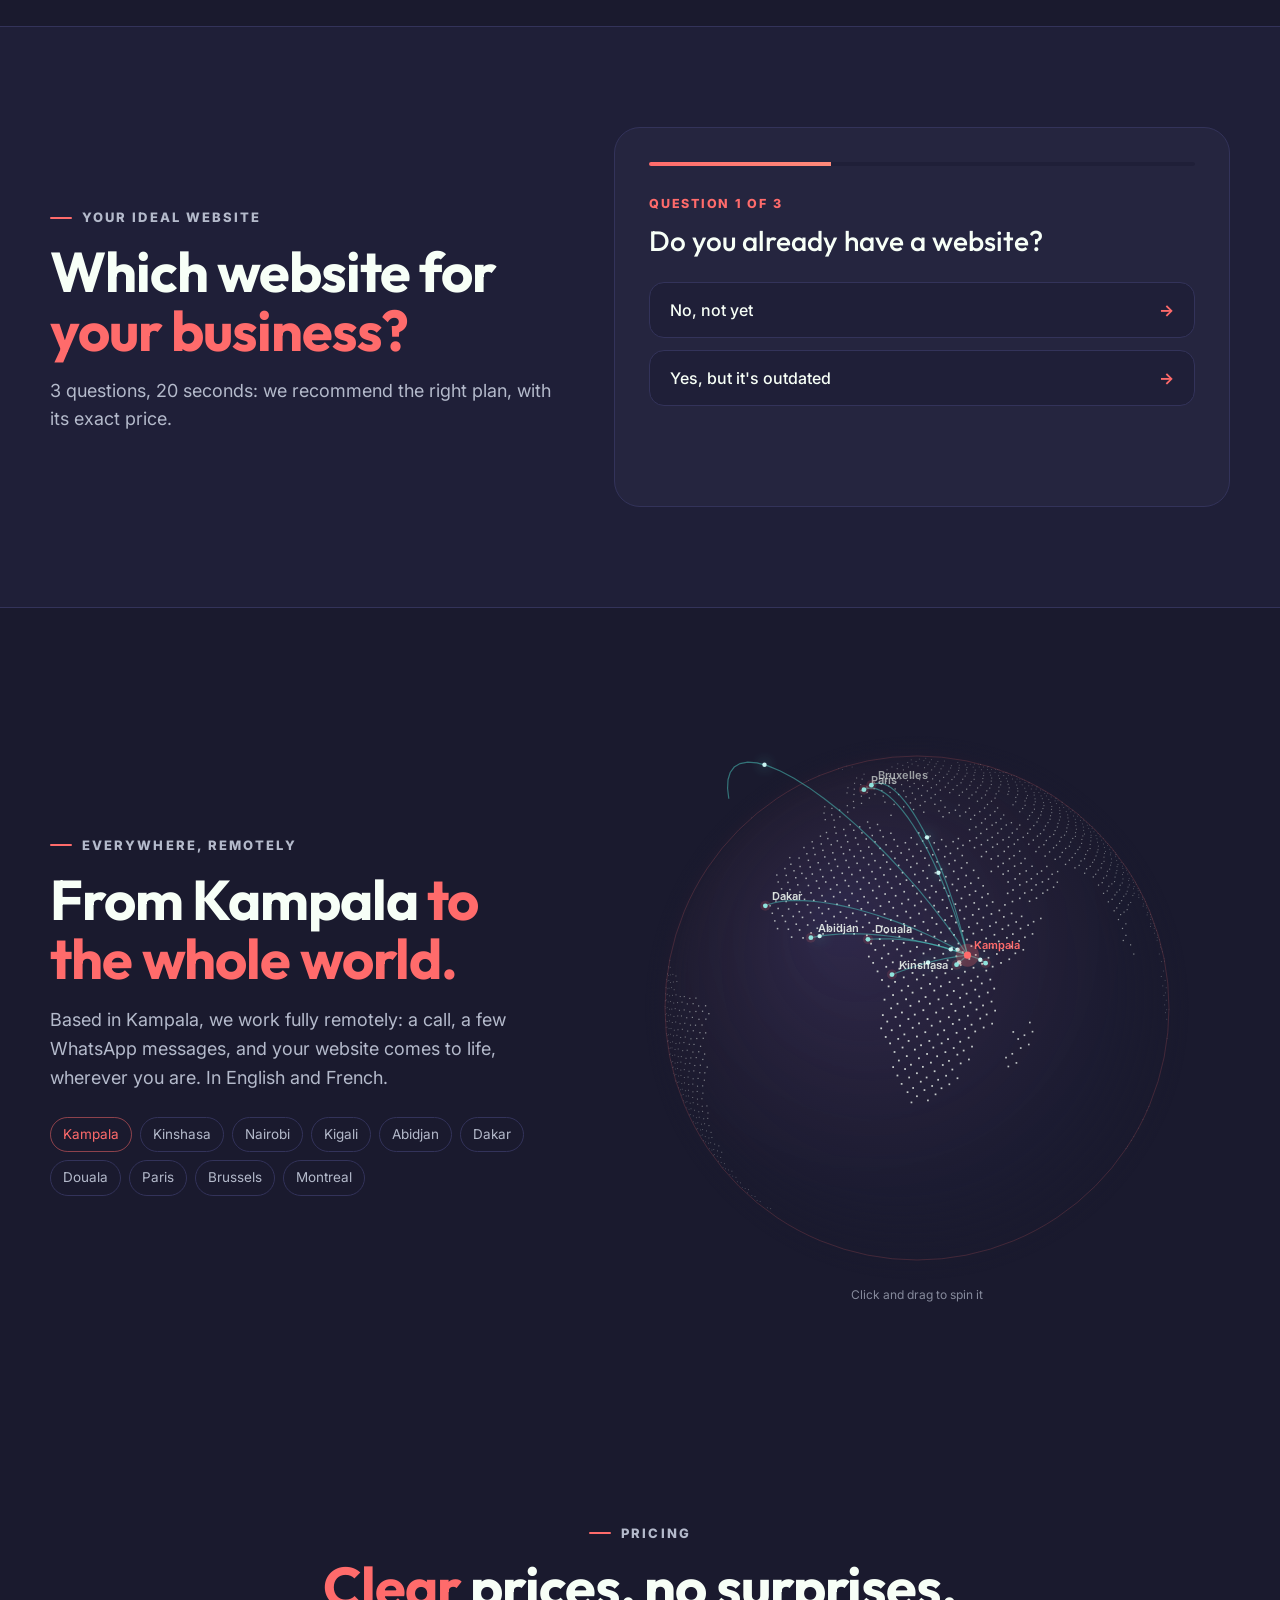
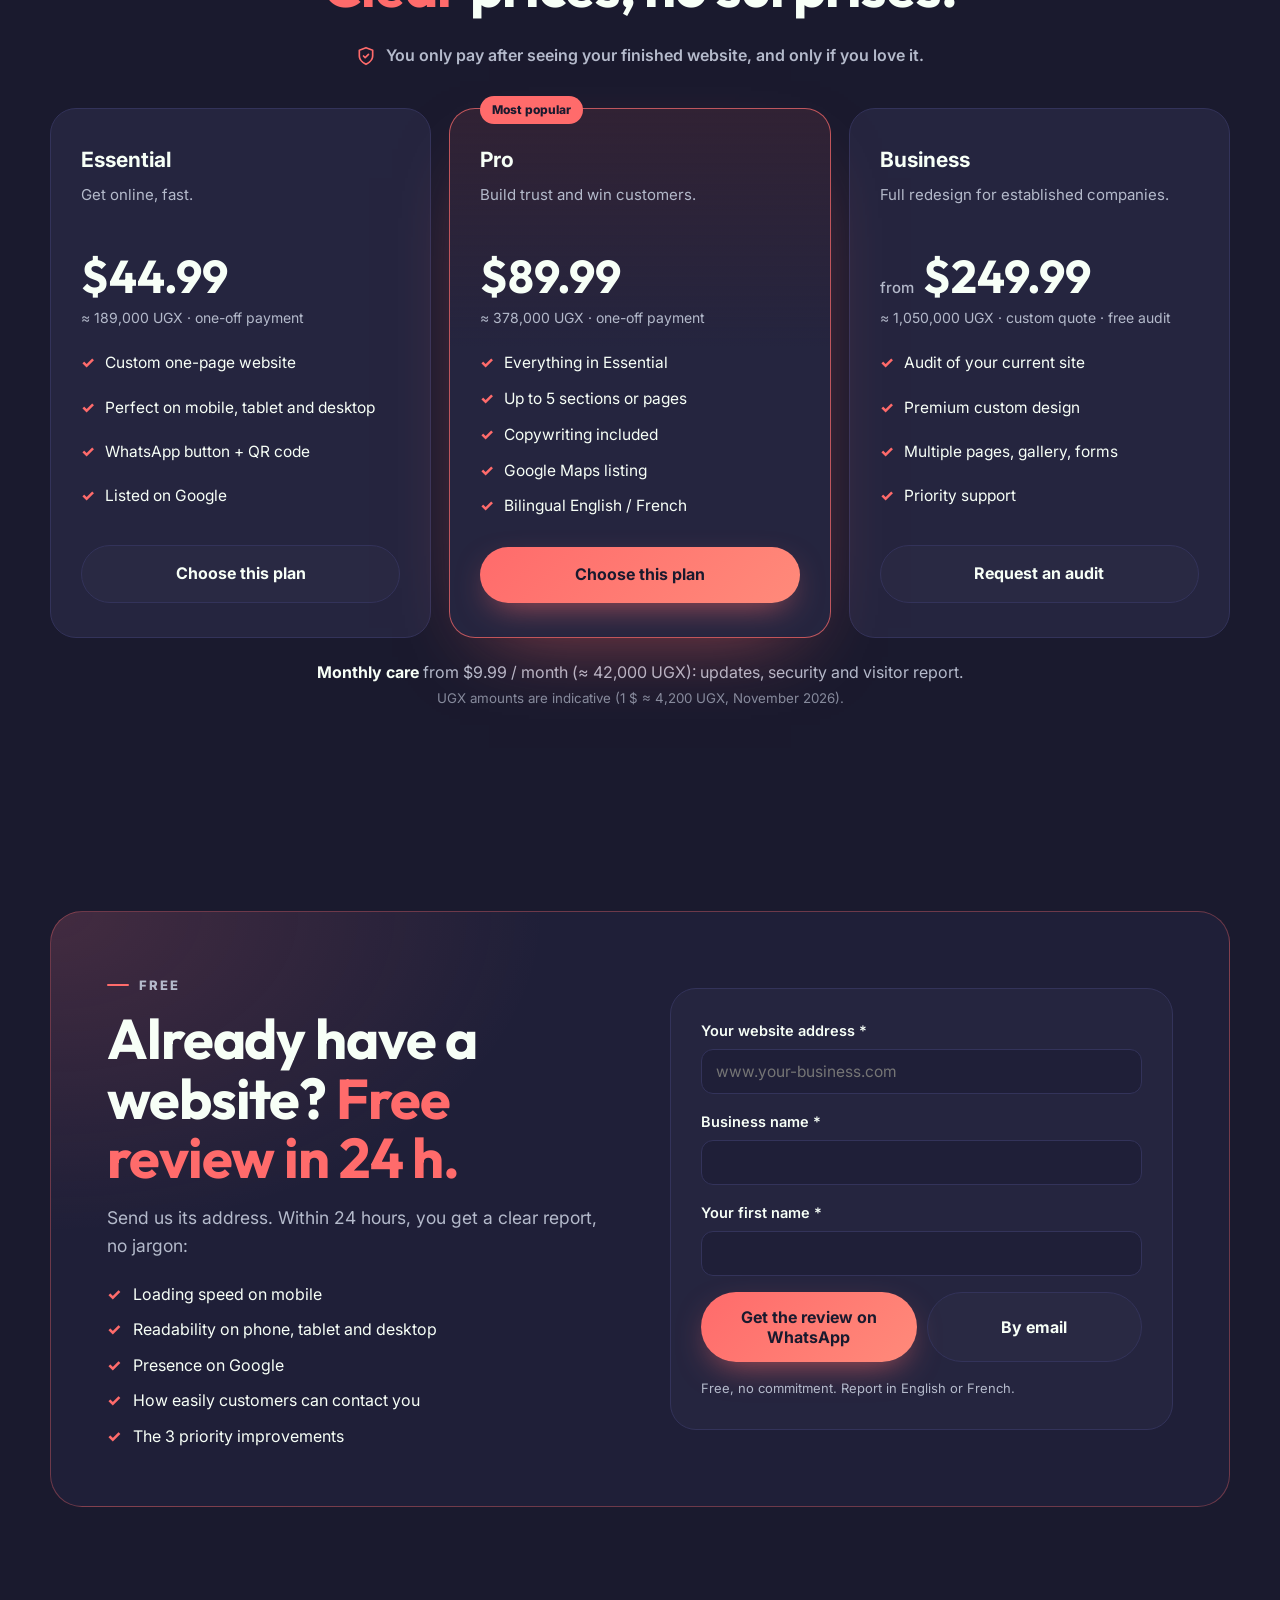
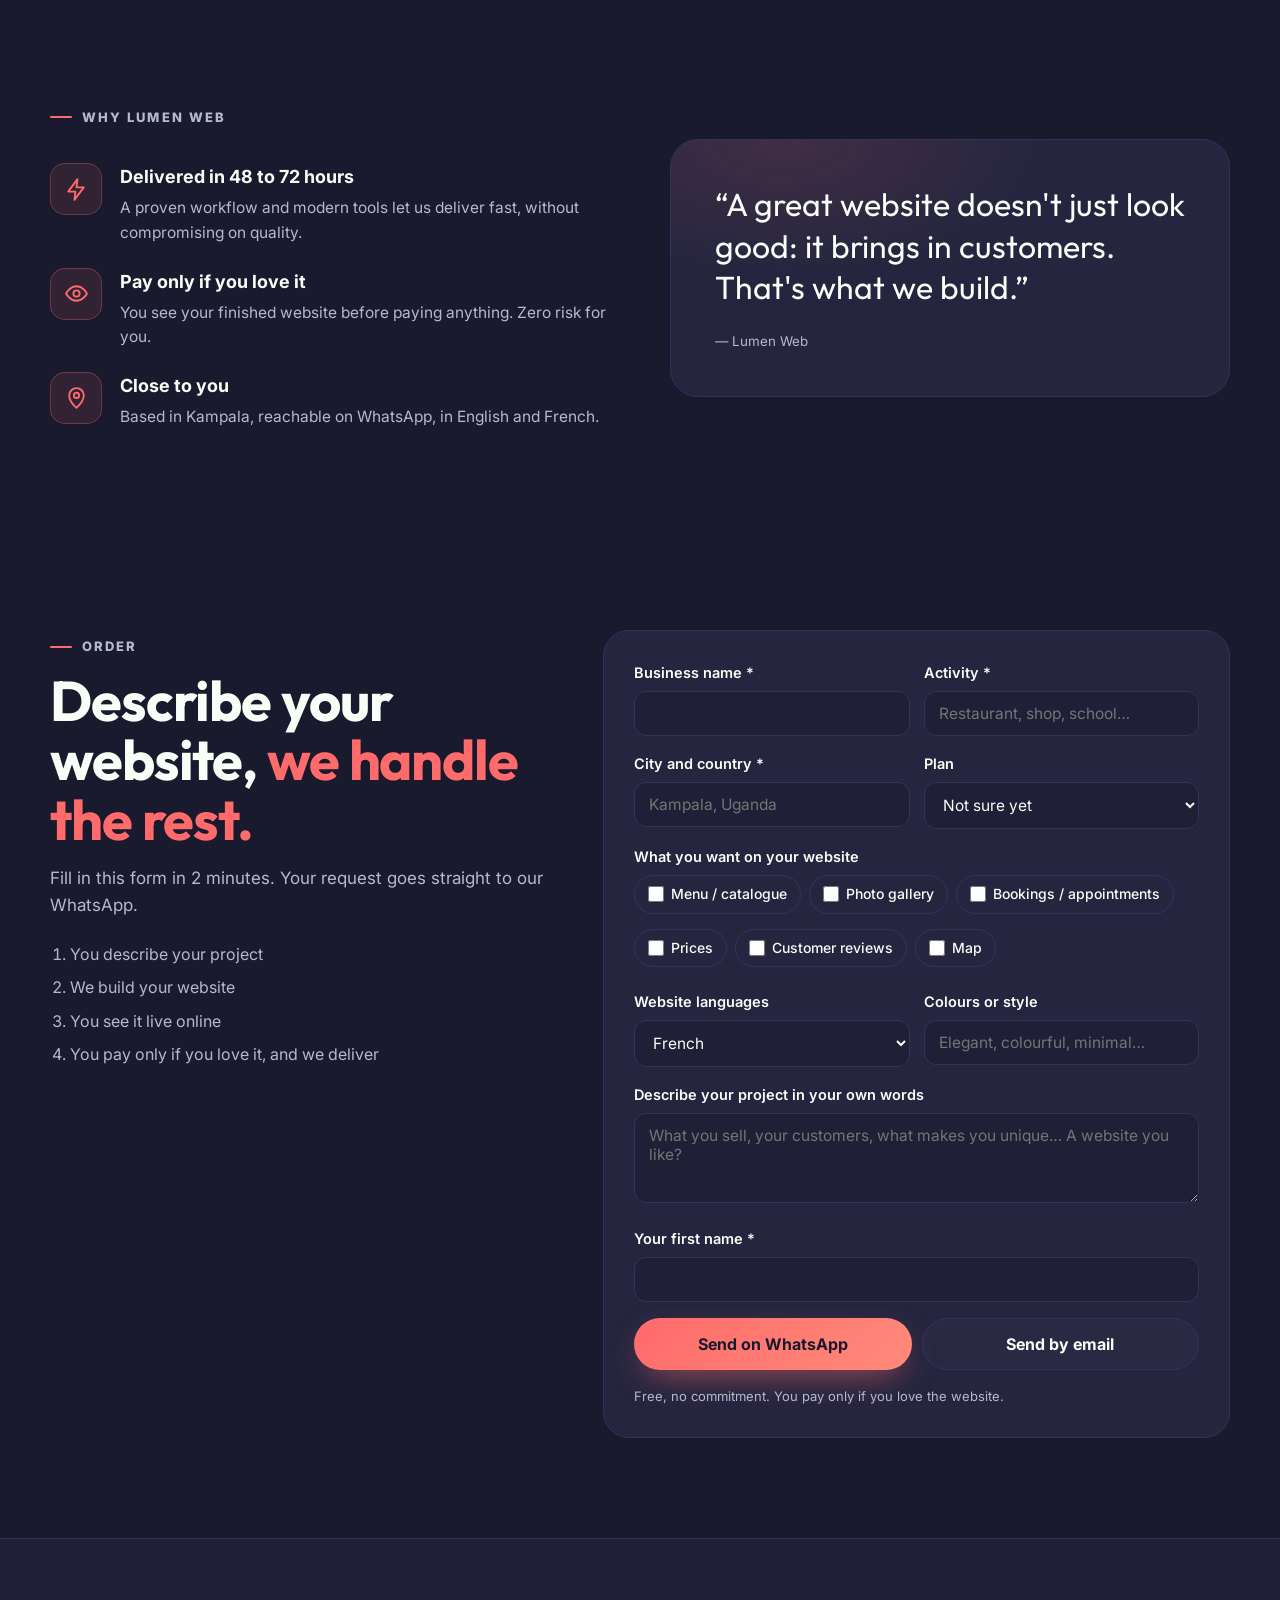
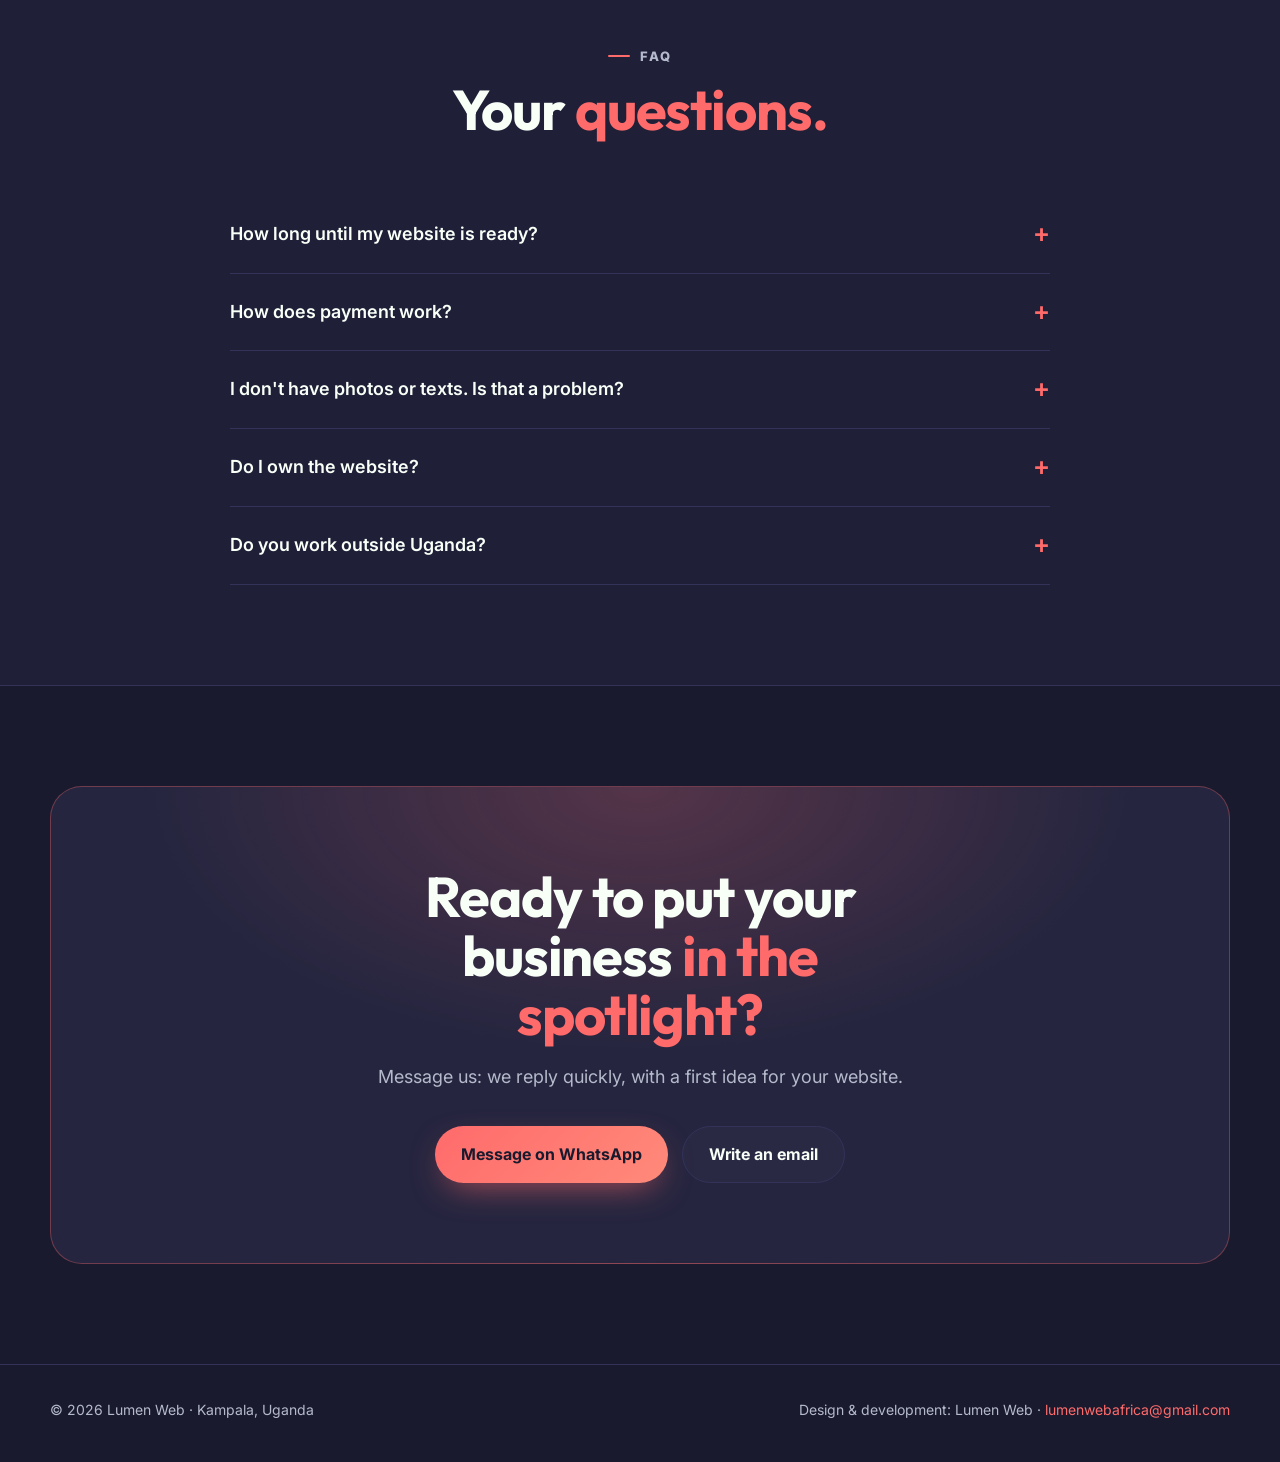
==== commit e6727bb7: "Ordinateur portable : transformation à la taille de l'écran, globe plus vivant (glisser avec élan, p" ====
--- a/index.html
+++ b/index.html
@@ -385,7 +385,7 @@
   #transformation { padding-bottom:40px; }
   .tr-piste { position:relative; }
   .tr-collant { position:relative; padding:10px 0 30px; display:flex; flex-direction:column; align-items:center; justify-content:center; gap:22px; overflow:hidden; perspective:1400px; }
-  .tr-ecran { position:relative; width:min(1000px, 92vw); aspect-ratio:16/10; transform-style:preserve-3d; }
+  .tr-ecran { position:relative; width:min(1000px, 92vw, calc((100vh - 250px) * 1.6)); aspect-ratio:16/10; transform-style:preserve-3d; }
   .tr-couche { position:absolute; inset:0; display:grid; grid-template-columns:repeat(var(--c),1fr); grid-template-rows:repeat(var(--r),1fr); transform-style:preserve-3d; }
   .tr-couche i { display:block; background-repeat:no-repeat; will-change:transform,opacity; backface-visibility:hidden; }
   .tr-etat { position:relative; height:30px; width:100%; text-align:center; font-size:13px; font-weight:800; letter-spacing:.16em; text-transform:uppercase; }
@@ -761,7 +761,7 @@
         <p data-t="mo-p">Basés à Kampala, nous travaillons entièrement à distance : un appel, des messages WhatsApp, et votre site prend vie, où que vous soyez. En français comme en anglais.</p>
         <ul class="mo-villes" data-t="mo-v"><li>Kampala</li><li>Kinshasa</li><li>Nairobi</li><li>Kigali</li><li>Abidjan</li><li>Dakar</li><li>Douala</li><li>Paris</li><li>Bruxelles</li><li>Montréal</li></ul>
       </div>
-      <div class="globe-boite app"><canvas id="globe" aria-label="Globe : Kampala relié aux grandes villes d'Afrique et du monde" role="img"></canvas><span class="globe-astuce" data-t="mo-a">Faites-le tourner du doigt</span></div>
+      <div class="globe-boite app"><canvas id="globe" aria-label="Globe : Kampala relié aux grandes villes d'Afrique et du monde" role="img"></canvas><span class="globe-astuce" data-t="mo-a">Faites-le tourner du doigt</span><span hidden data-t="mo-a2">Cliquez et faites glisser pour le faire tourner</span></div>
     </div>
   </section>
 
@@ -983,7 +983,7 @@
     "re-h2":"Step into <em>the gallery.</em>", "re-p2":"The gallery moves on its own: tap a piece to open it. One real project and demos, clearly labelled as such.", "g-aide2":"Automatic tour · tap a piece to open it",
     "aa-p2":"Watch an outdated website break apart and turn into a Lumen Web site.", "tr-a":"2019 · a generic template", "tr-b":"2026 · Lumen Web", "tr-re":"↻ Replay the transformation",
     "mo-k":"Everywhere, remotely", "mo-h":"From Kampala <em>to the whole world.</em>", "mo-p":"Based in Kampala, we work fully remotely: a call, a few WhatsApp messages, and your website comes to life, wherever you are. In English and French.",
-    "mo-v":"<li>Kampala</li><li>Kinshasa</li><li>Nairobi</li><li>Kigali</li><li>Abidjan</li><li>Dakar</li><li>Douala</li><li>Paris</li><li>Brussels</li><li>Montreal</li>", "mo-a":"Spin it with your finger",
+    "mo-v":"<li>Kampala</li><li>Kinshasa</li><li>Nairobi</li><li>Kigali</li><li>Abidjan</li><li>Dakar</li><li>Douala</li><li>Paris</li><li>Brussels</li><li>Montreal</li>", "mo-a":"Spin it with your finger", "mo-a2":"Click and drag to spin it",
     "f-sur":"Web studio · Africa", intro2:"Don't just exist, get noticed. Modern websites that elevate your image, attract customers and grow your business.",
     ch1:"Website delivered", ch2:"Bilingual", ch3:"before seeing your site", fcol:"<li>Design</li><li>Development</li><li>Google</li><li class=\"ac\">WhatsApp</li>",
     fcol2:"Ideas<br>that bring<br>in new<br>customers.", fcol3:"Our process", "cta1":"Get a free quote",
@@ -1118,7 +1118,7 @@
   (function () {
     const cv = document.getElementById("globe"), ctx = cv.getContext("2d");
     const VILLES = [["Kampala",.35,32.58,1],["Kinshasa",-4.32,15.31],["Nairobi",-1.29,36.82,0,1],["Kigali",-1.95,30.06,0,1],["Abidjan",5.36,-4.01],["Dakar",14.69,-17.45],["Douala",4.05,9.77],["Paris",48.86,2.35],["Bruxelles",50.85,4.35],["Montréal",45.5,-73.57]];
-    let T = null, W = 0, R = 0, lon0 = -22, vit = .06, lat0 = -12, actif = false, glisse = null, t0 = performance.now();
+    let T = null, W = 0, R = 0, lon0 = -22, vit = .14, elan = 0, lat0 = -12, actif = false, glisse = null, t0 = performance.now();
     const rad = Math.PI / 180;
     function taille() { const b = cv.getBoundingClientRect(), d = Math.min(devicePixelRatio || 1, 2); W = b.width; cv.width = W * d; cv.height = W * d; ctx.setTransform(d, 0, 0, d, 0, 0); R = W * .42; }
     function proj(la, lo) { const a = la * rad, b = (lo + lon0) * rad, c0 = Math.cos(lat0 * rad), s0 = Math.sin(lat0 * rad);
@@ -1156,15 +1156,17 @@
         ctx.fillStyle = maison ? "#FF6B6B" : "#8FE3DC"; ctx.beginPath(); ctx.arc(X, Y, maison ? 3.6 : 2.4, 0, 7); ctx.fill();
         if (discret) return; ctx.globalAlpha = Math.min(1, q[2] * 1.6); ctx.fillStyle = maison ? "#FF6B6B" : "rgba(247,255,247,.85)"; ctx.fillText(nom, X + 7, Y - 6); ctx.globalAlpha = 1; });
     }
-    function boucle(t) { if (!actif) return; if (!glisse) lon0 += vit; dessiner(t); requestAnimationFrame(boucle); }
+    function boucle(t) { if (!actif) return; if (!glisse) { lon0 += vit + elan; elan *= .95; } dessiner(t); requestAnimationFrame(boucle); }
     function charger() { if (window.TERRE) { T = window.TERRE; return Promise.resolve(); }
       return new Promise(ok => { const s = document.createElement("script"); s.src = "terre.js"; s.onload = () => { T = window.TERRE; ok(); }; document.head.appendChild(s); }); }
     new IntersectionObserver(es => { const v = es[0].isIntersecting;
       if (v && !actif) charger().then(() => { taille(); actif = !calme; if (calme) dessiner(0); else requestAnimationFrame(boucle); });
       else if (!v) actif = false; }, { rootMargin:"200px" }).observe(cv);
     addEventListener("resize", () => { if (T) { taille(); dessiner(performance.now()); } });
-    cv.addEventListener("pointerdown", e => { glisse = { x:e.clientX, l:lon0 }; cv.setPointerCapture(e.pointerId); });
-    cv.addEventListener("pointermove", e => { if (glisse) { lon0 = glisse.l + (e.clientX - glisse.x) * .4; if (calme) dessiner(0); } });
+    cv.addEventListener("pointerdown", e => { glisse = { x:e.clientX, l:lon0, px:e.clientX }; elan = 0; cv.setPointerCapture(e.pointerId); });
+    cv.addEventListener("pointermove", e => { if (glisse) { lon0 = glisse.l + (e.clientX - glisse.x) * .4; elan = (e.clientX - glisse.px) * .2; glisse.px = e.clientX; if (calme) dessiner(0); } });
+    cv.addEventListener("wheel", e => { if (Math.abs(e.deltaX) > Math.abs(e.deltaY)) { e.preventDefault(); lon0 -= e.deltaX * .15; if (calme) dessiner(0); } }, { passive:false });
+    if (matchMedia("(pointer:fine)").matches) { const a = document.querySelector(".globe-astuce"); a.dataset.t = "mo-a2"; a.textContent = lang === "en" ? "Click and drag to spin it" : "Cliquez et faites glisser pour le faire tourner"; }
     const fin = () => { glisse = null; }; cv.addEventListener("pointerup", fin); cv.addEventListener("pointercancel", fin);
   })();
 
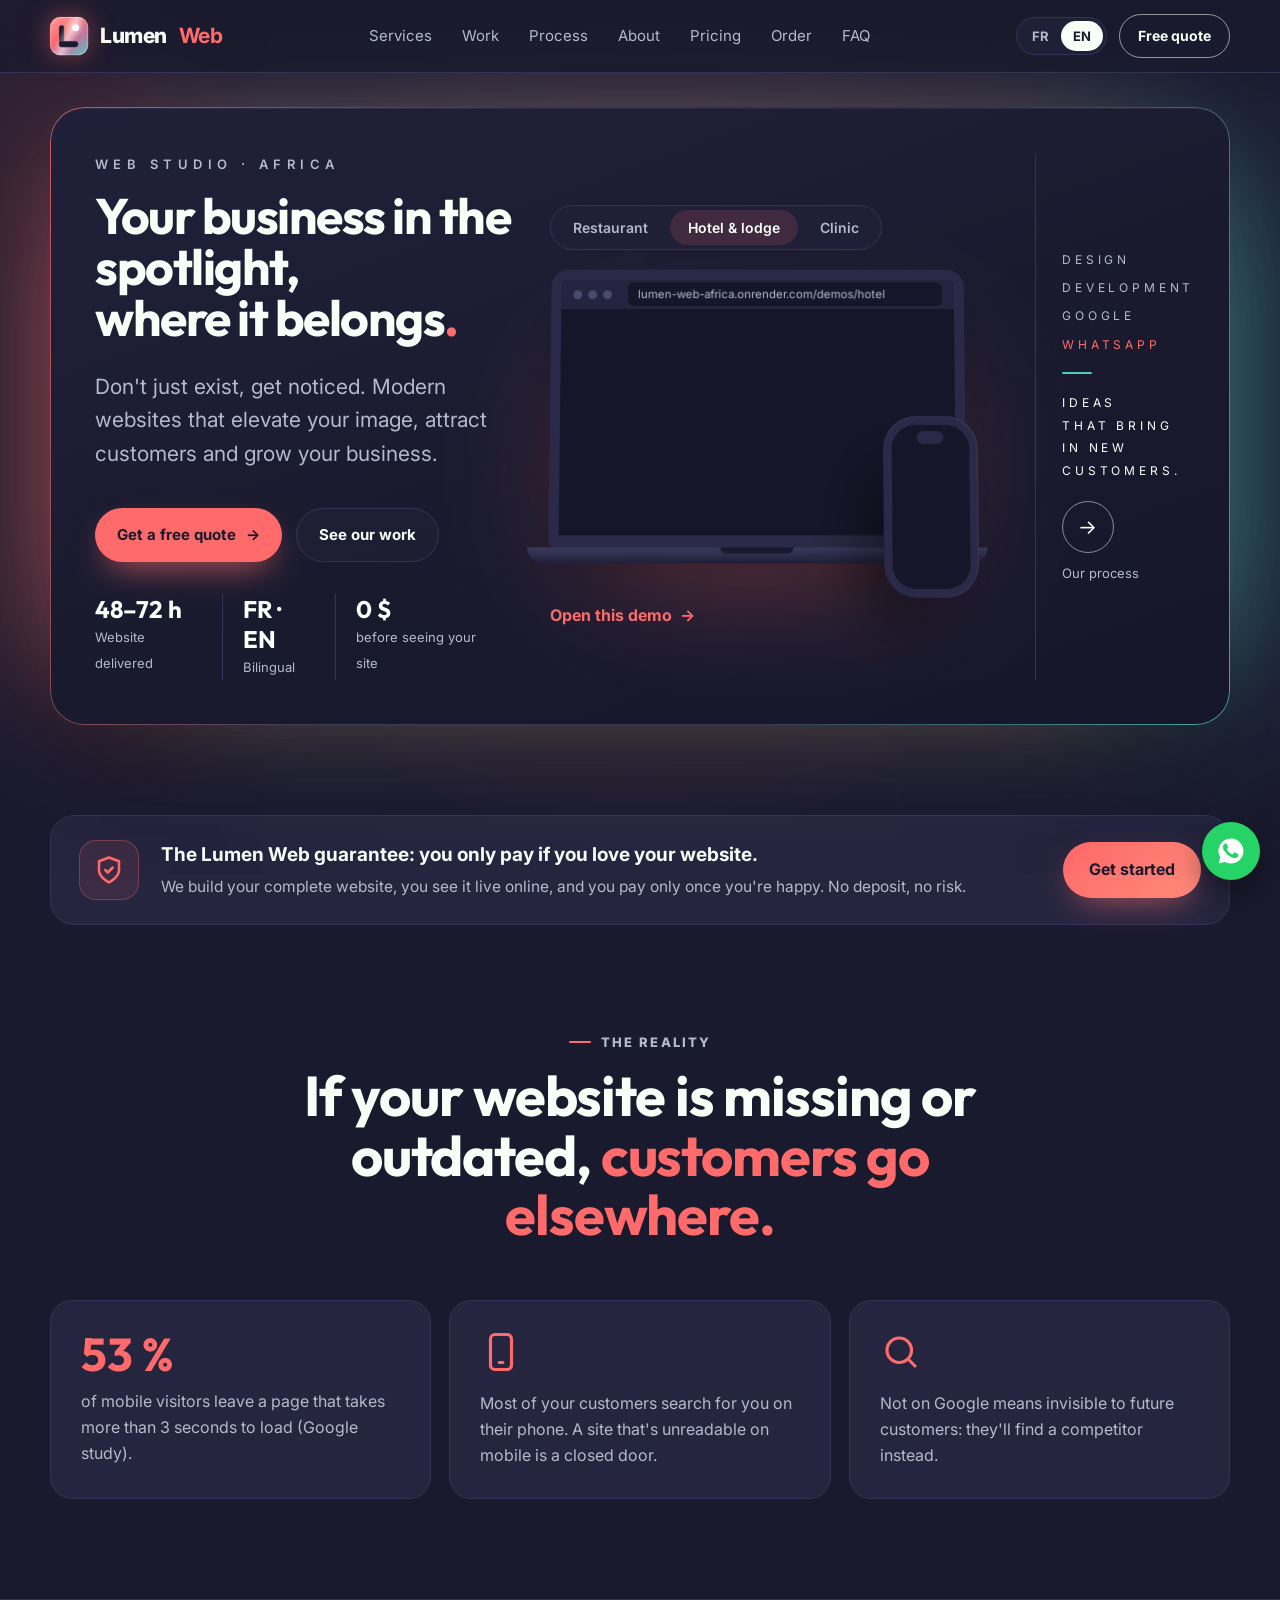
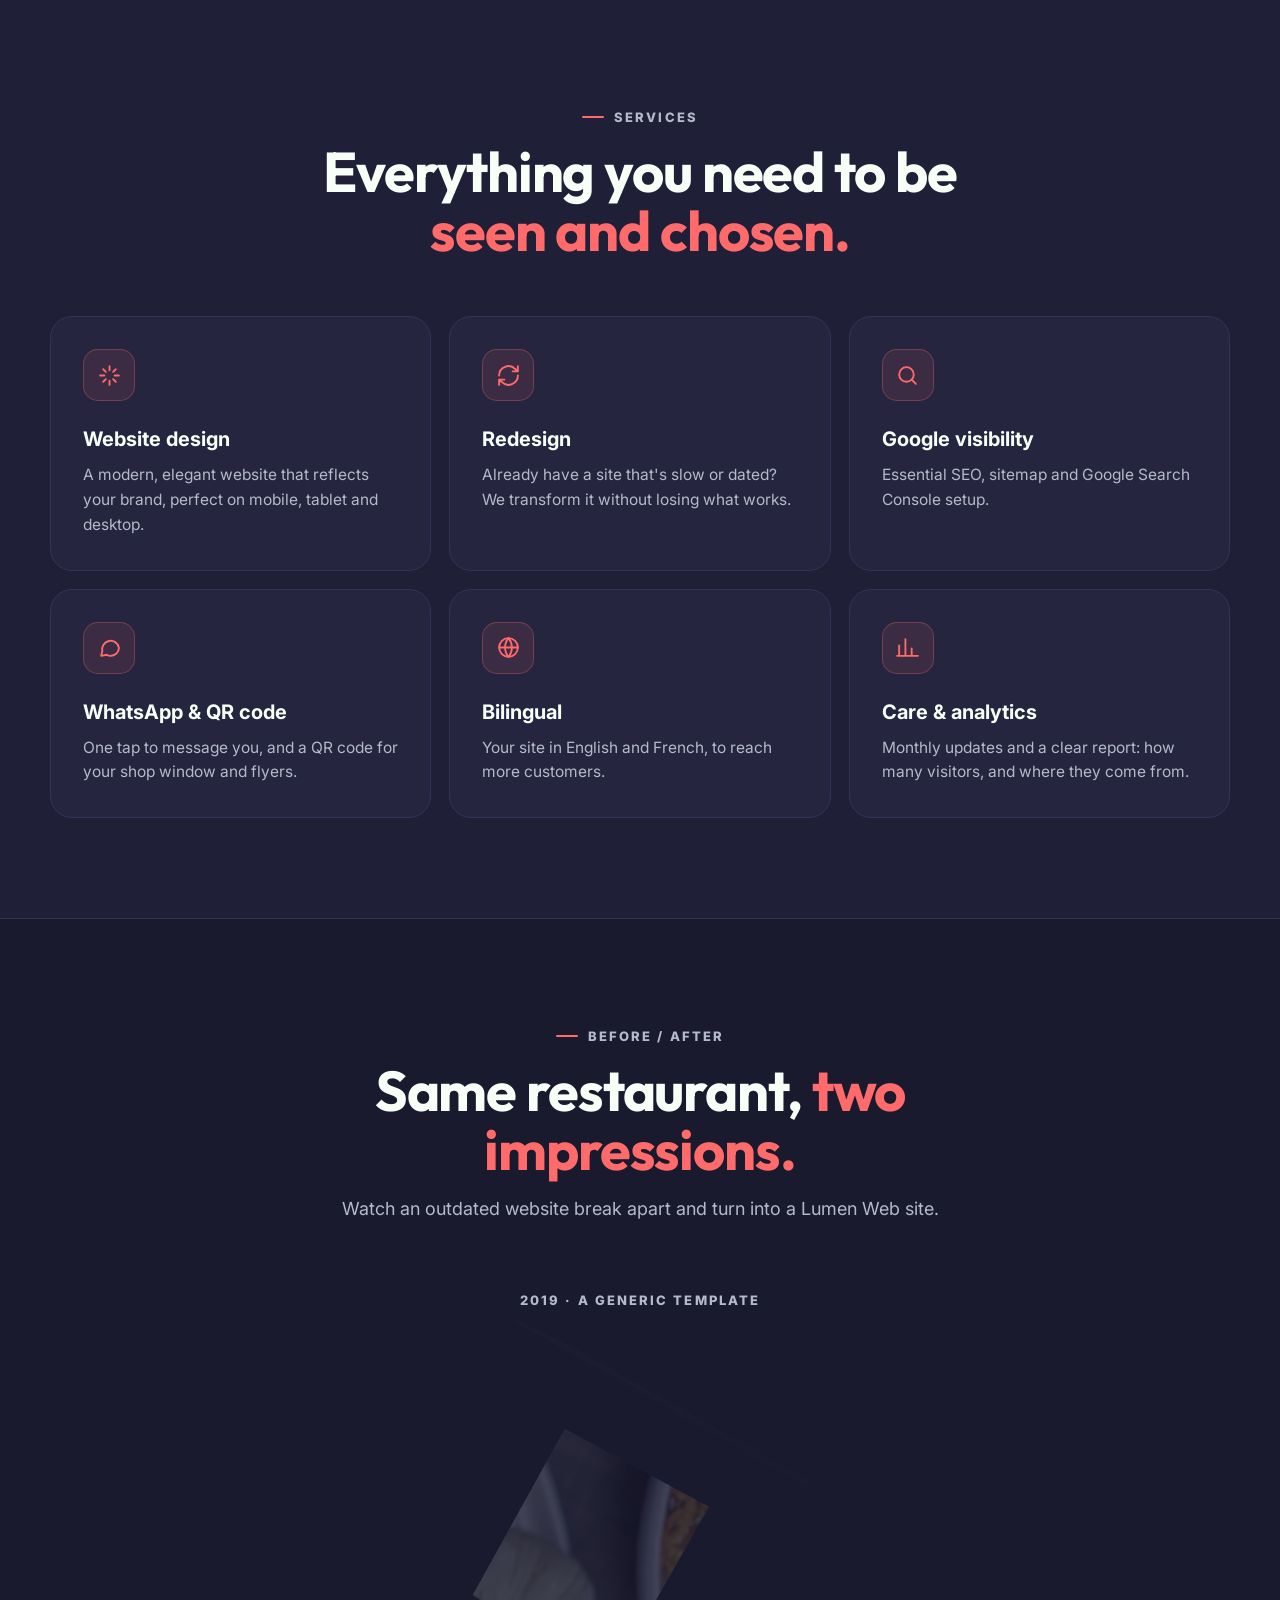
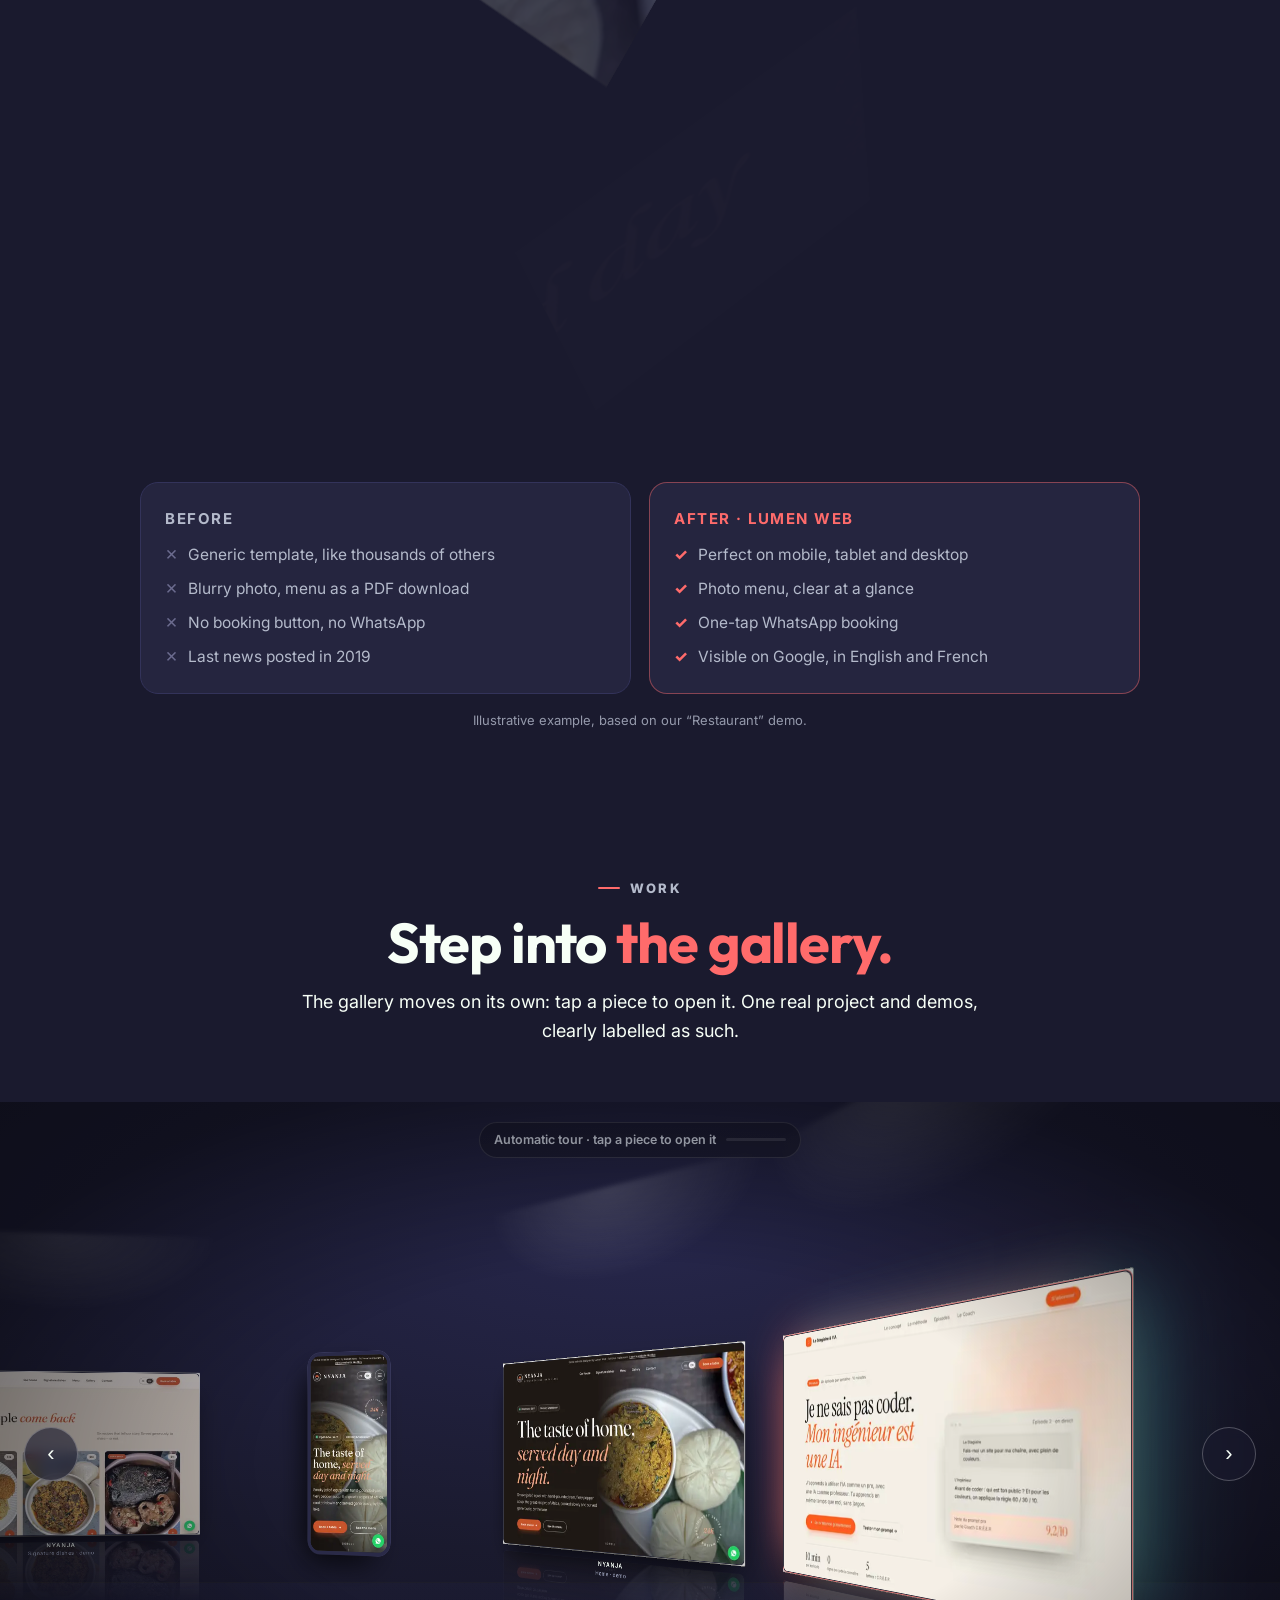
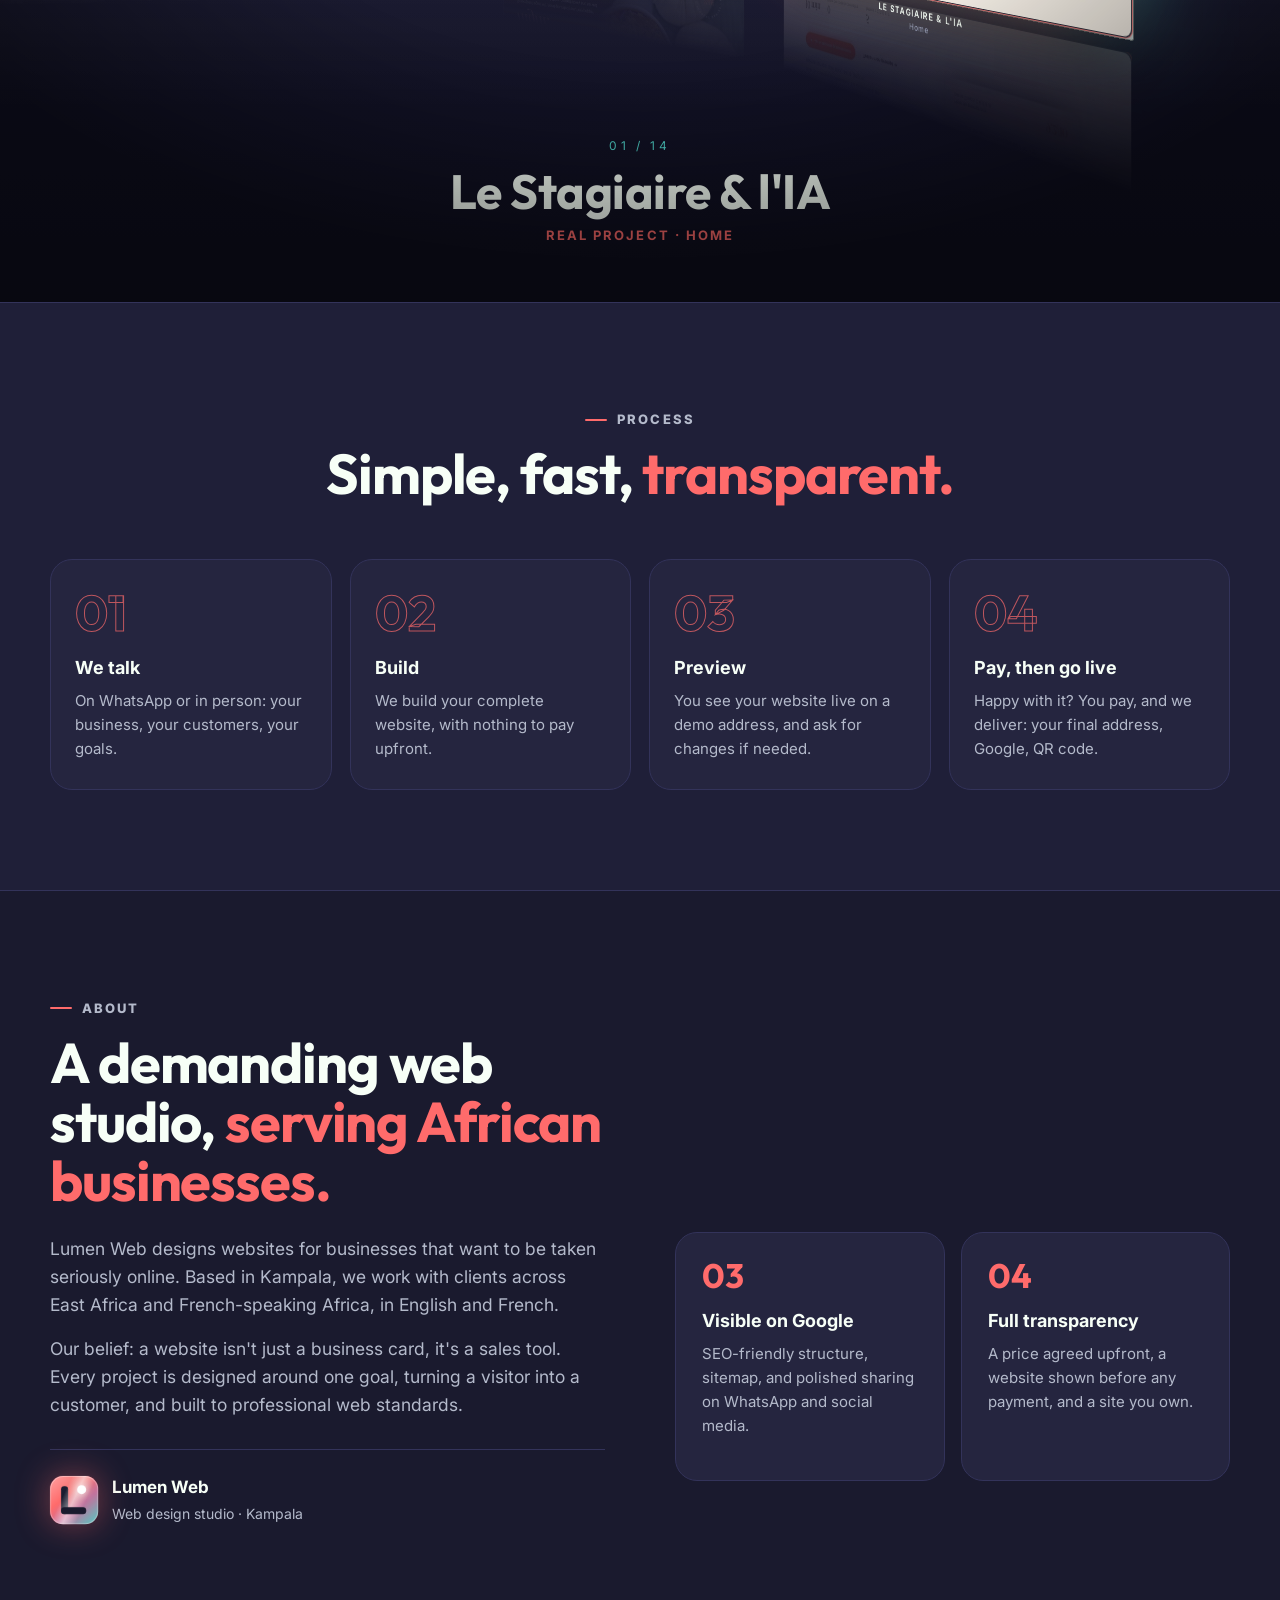
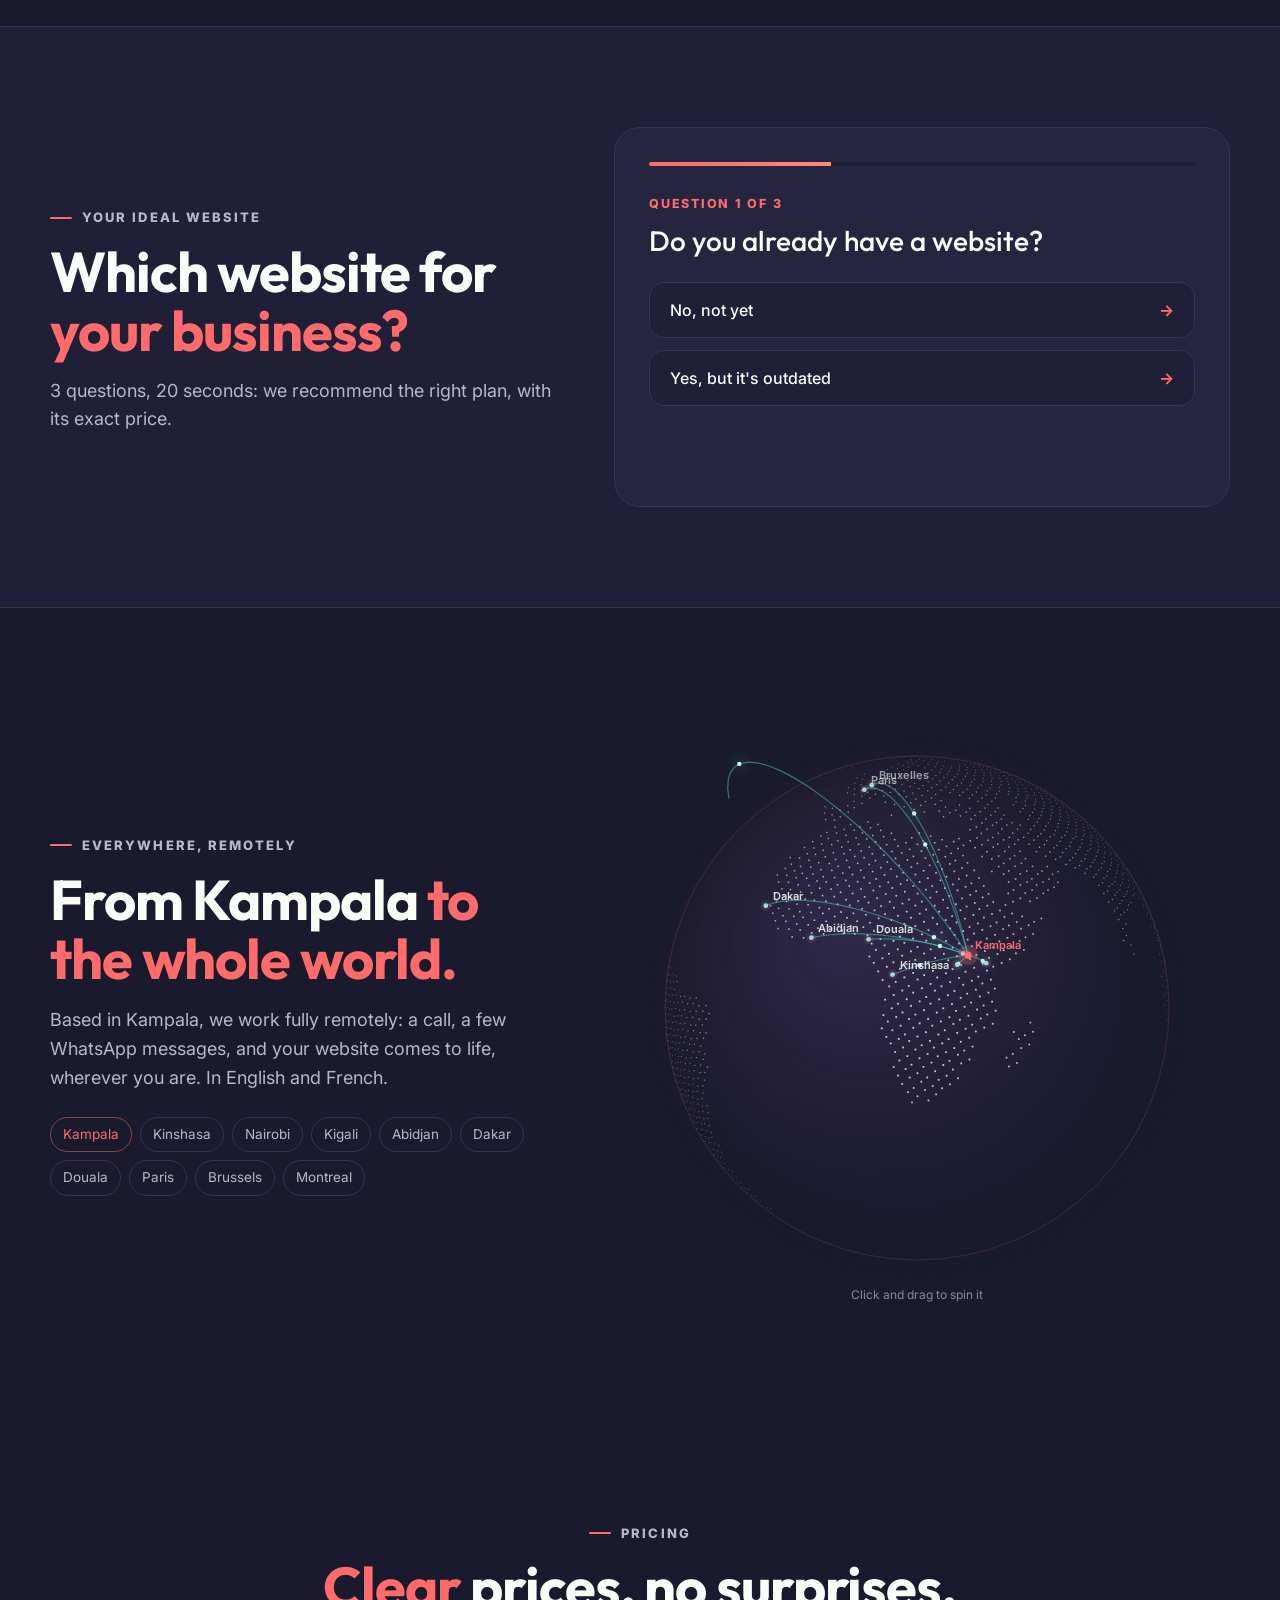
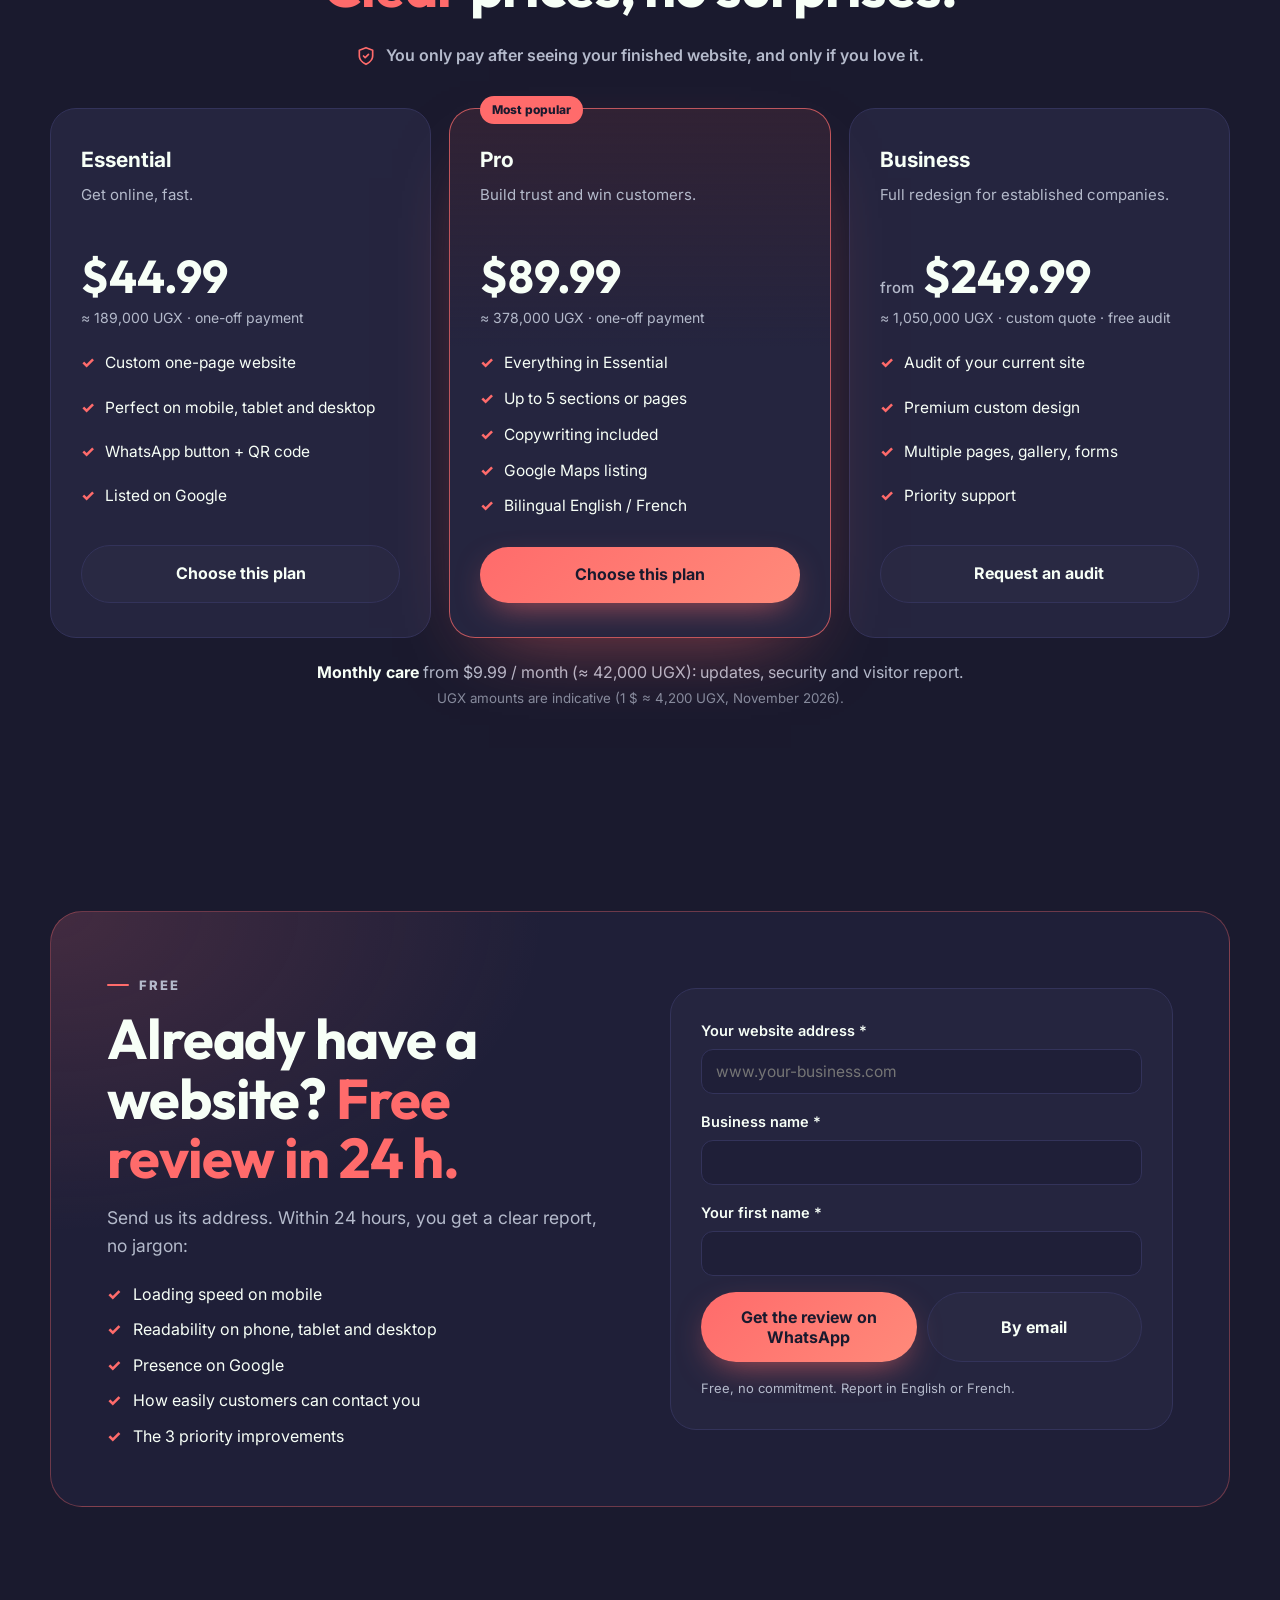
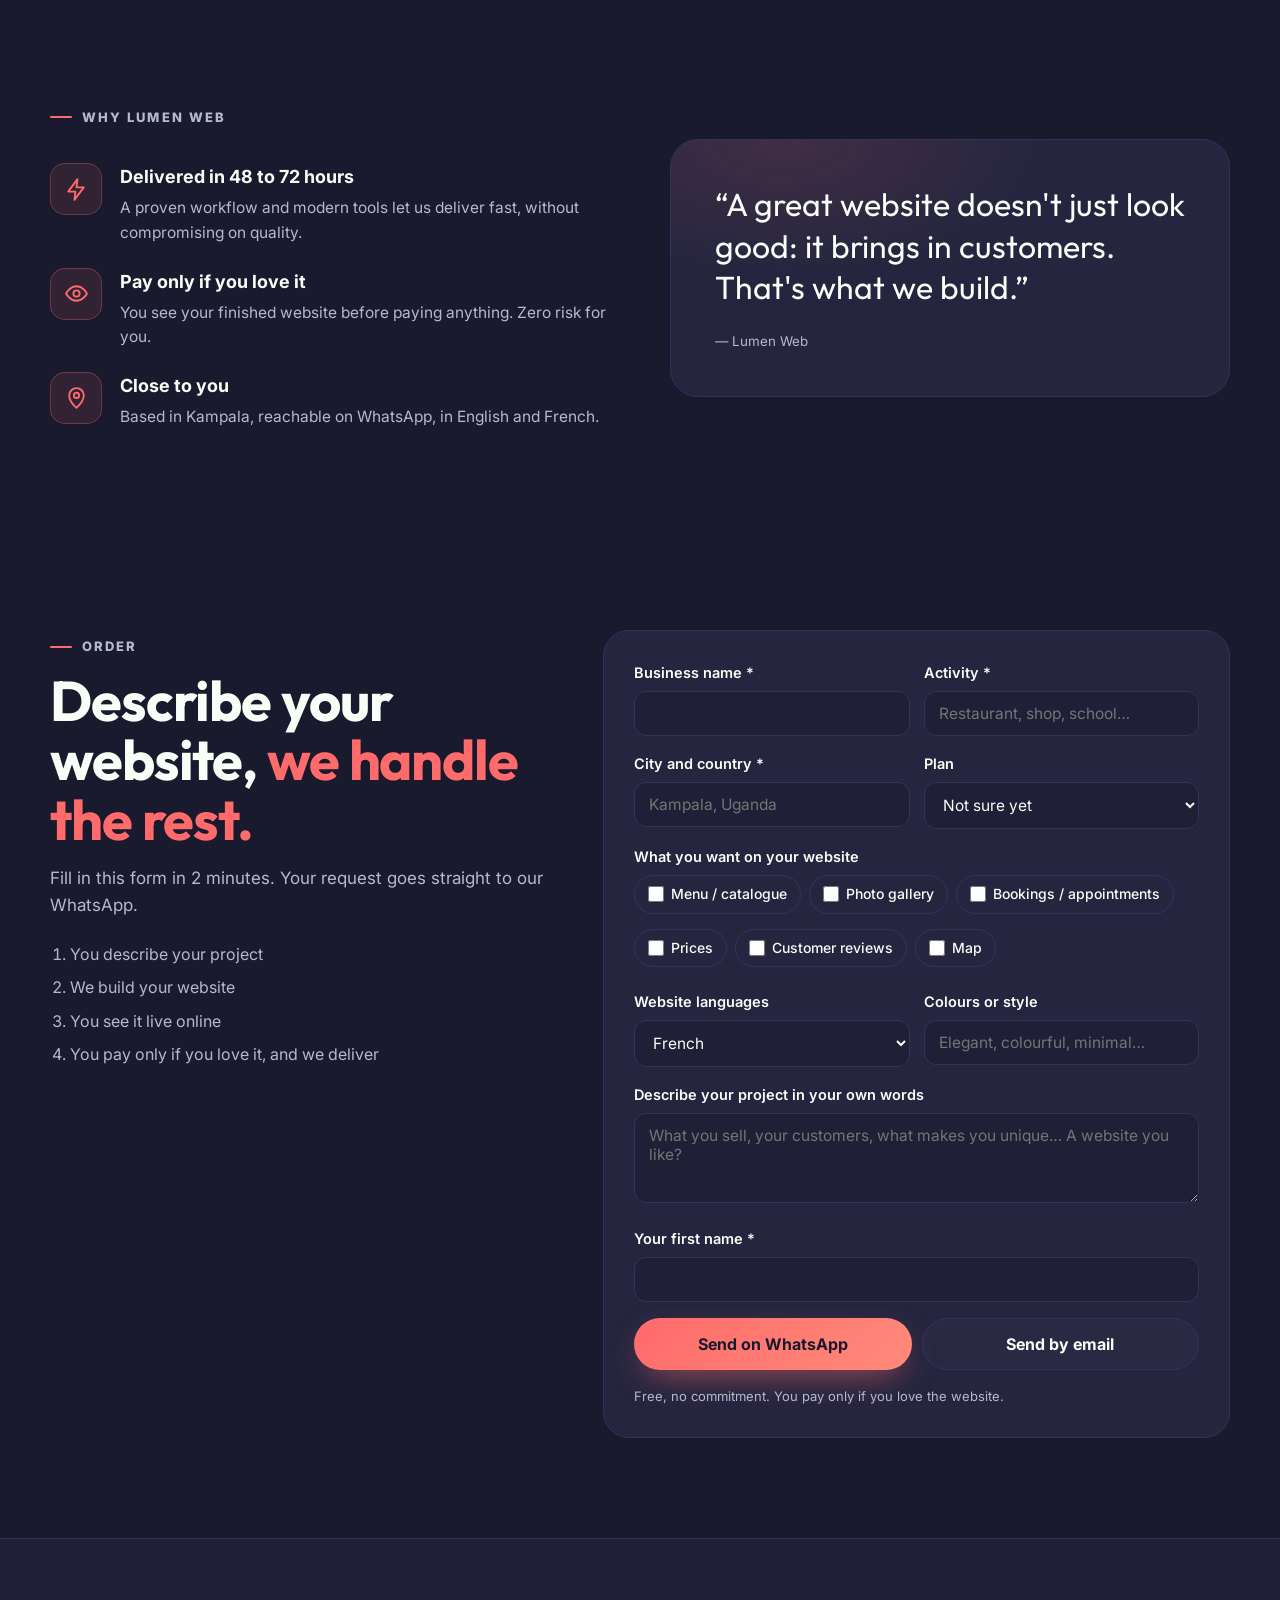
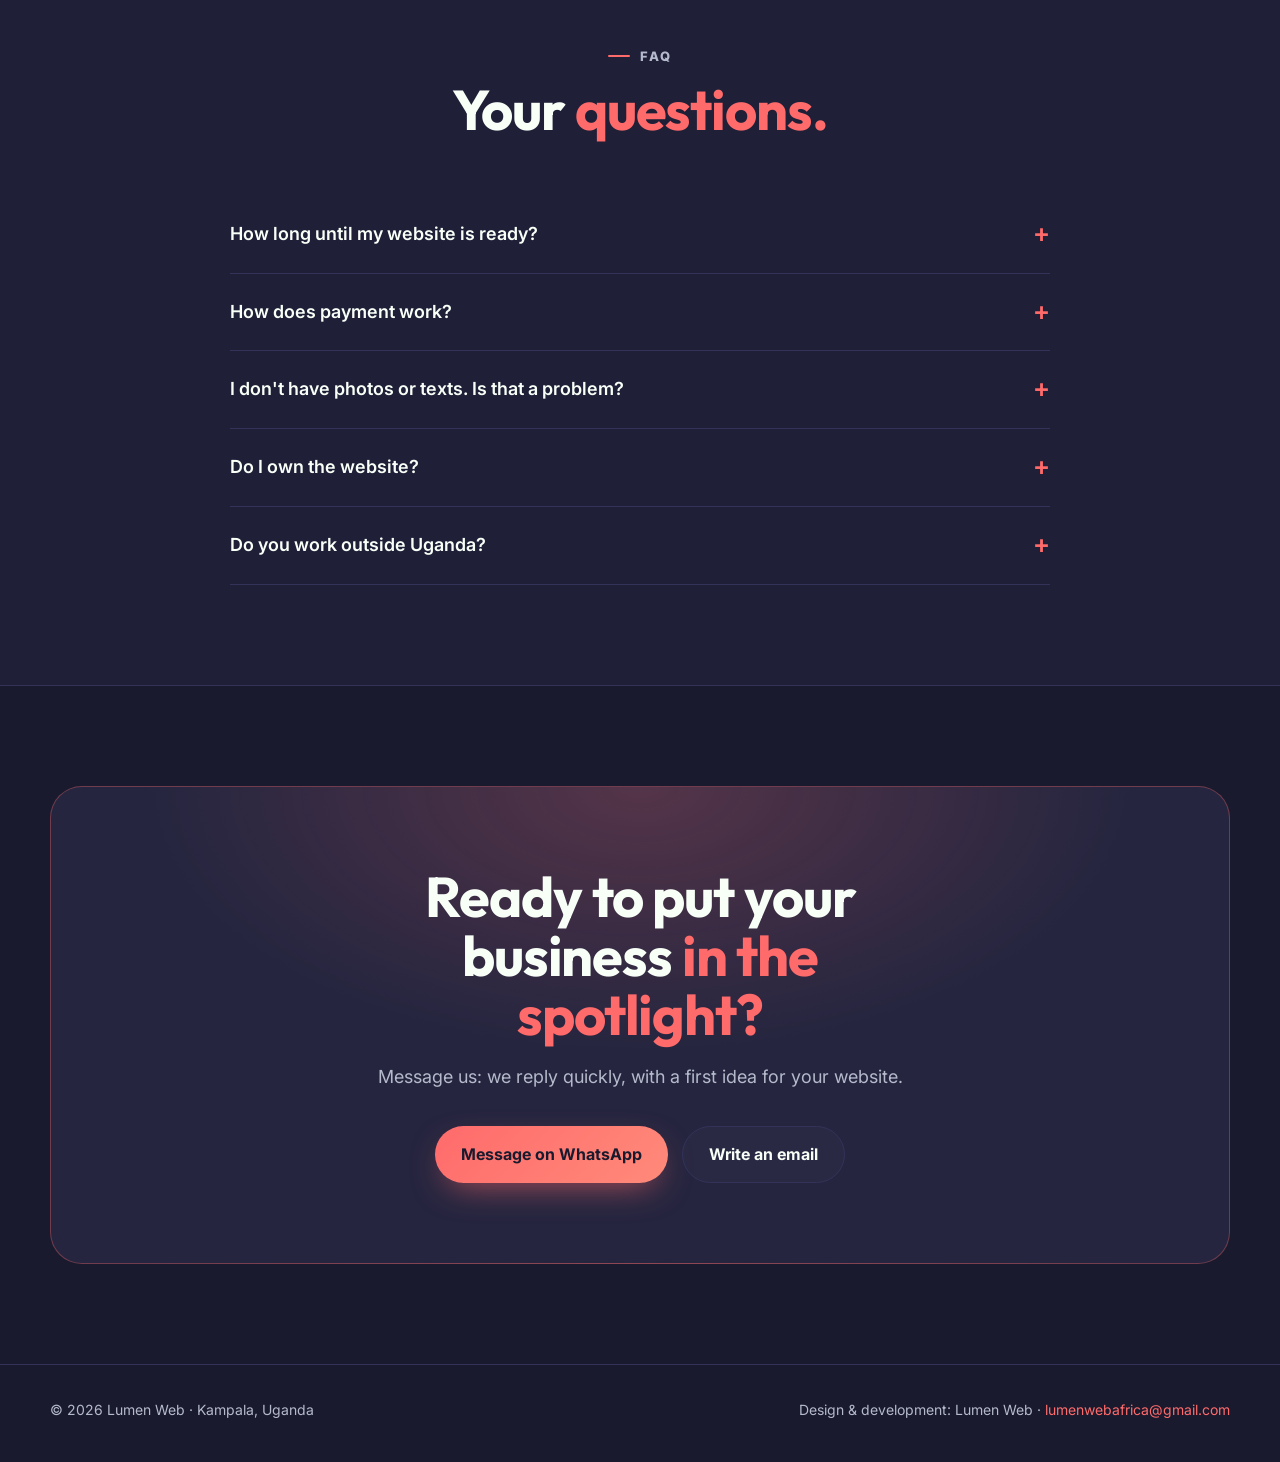
==== commit 045e4e62: "Site Lumen Web : NYANJA remplace Chez Mama Nkosi (vitrine, transformation, galerie 3D) ; ancienne dé" ====
--- a/index.html
+++ b/index.html
@@ -578,11 +578,11 @@
           <button type="button" role="tab" data-d="clinique"><span data-t="d3h">Clinique</span><i></i></button>
         </div>
         <div class="scene"><div class="scene3d" id="scene3d">
-          <div class="ordi"><div class="lcran"><div class="lbar"><i></i><i></i><i></i><span class="url">lumen-web-africa.onrender.com/demos/restaurant</span></div>
+          <div class="ordi"><div class="lcran"><div class="lbar"><i></i><i></i><i></i><span class="url">lumen-web-africa.onrender.com/demos/nyanja</span></div>
             <div class="defil"><img class="v-pc" src="vitrine/pc-restaurant-fr.webp" width="880" height="3178" alt="Aperçu d'un site réalisé par Lumen Web, sur ordinateur" fetchpriority="low"></div></div><div class="socle"></div></div>
           <div class="tel"><div class="defil"><img class="v-tel" src="vitrine/tel-restaurant-fr.webp" width="300" height="3538" alt="Le même site sur téléphone" fetchpriority="low"></div></div></div>
         </div>
-        <a class="voir-demo" id="v-lien" href="demos/restaurant/"><span data-t="v-open">Ouvrir cette démonstration</span> →</a>
+        <a class="voir-demo" id="v-lien" href="demos/nyanja/"><span data-t="v-open">Ouvrir cette démonstration</span> →</a>
       </div>
 </div>
         <div class="f-col app">
@@ -684,7 +684,7 @@
     </div>
     <div class="bloc g-liste" id="g-liste">
       <a href="https://lestagiaire-ia.netlify.app" target="_blank" rel="noopener">Le Stagiaire & l'IA</a>
-      <a href="demos/restaurant/" data-t="d1h">Restaurant</a>
+      <a href="demos/nyanja/" data-t="d1h">Restaurant</a>
       <a href="demos/hotel/" data-t="d2h">Hôtel & lodge</a>
       <a href="demos/clinique/" data-t="d3h">Clinique</a>
     </div>
@@ -1053,8 +1053,8 @@
     if (i === vIdx && !force) return;
     vIdx = i; const d = DEMOS[i];
     vit.querySelectorAll(".onglets button").forEach((b, j) => { b.classList.toggle("on", j === i); b.setAttribute("aria-selected", j === i); });
-    vit.querySelector(".url").textContent = "lumen-web-africa.onrender.com/demos/" + d;
-    document.getElementById("v-lien").href = "demos/" + d + "/";
+    vit.querySelector(".url").textContent = "lumen-web-africa.onrender.com/demos/" + (d === "restaurant" ? "nyanja" : d);
+    document.getElementById("v-lien").href = "demos/" + (d === "restaurant" ? "nyanja" : d) + "/";
     let restant = 2;
     [vPc, vTel].forEach(img => {
       img.classList.add("cache");
@@ -1263,9 +1263,9 @@
     stagiaire: { url:"https://lestagiaire-ia.netlify.app", reel:true,
       fr:{ t:"Le Stagiaire & l'IA", d:"Site d'une chaîne YouTube éducative, en ligne et utilisé chaque semaine.", p:["Design sur mesure, parfait sur téléphone","Indexé par Google","Image de partage soignée sur WhatsApp","Statistiques de visites"], v:"Voir le site" },
       en:{ t:"Le Stagiaire & l'IA", d:"Website for an educational YouTube channel, live and used every week.", p:["Custom design, perfect on mobile","Indexed by Google","Polished WhatsApp share preview","Visitor analytics"], v:"Visit the site" } },
-    restaurant: { url:"demos/restaurant/",
-      fr:{ t:"Chez Mama Nkosi", d:"Démonstration d'un site de restaurant : on a faim avant même d'avoir réservé.", p:["Menu en photos et carte élégante","Réservation par WhatsApp, e-mail ou SMS","Galerie, avis et événements","Français et anglais"], v:"Ouvrir la démo" },
-      en:{ t:"Chez Mama Nkosi", d:"Restaurant website demo: you're hungry before you've even booked.", p:["Photo menu and elegant carte","Bookings by WhatsApp, email or SMS","Gallery, reviews and events","English and French"], v:"Open the demo" } },
+    restaurant: { url:"demos/nyanja/",
+      fr:{ t:"Nyanja", d:"Démonstration d'un site de restaurant qui vend : on commande, on réserve et on offre en quelques gestes.", p:["Commande en ligne avec panier","Réservation par créneaux, WhatsApp ou e-mail","Fiches plats, prix dans 7 monnaies","Événements, carte cadeau, carte PDF"], v:"Ouvrir la démo" },
+      en:{ t:"Nyanja", d:"A restaurant website that sells: order, book and give a gift card in a few taps.", p:["Online ordering with a cart","Time-slot booking by WhatsApp or email","Dish details, prices in 7 currencies","Events, gift card, PDF menu"], v:"Open the demo" } },
     hotel: { url:"demos/hotel/",
       fr:{ t:"Kivu Horizon", d:"Démonstration d'un site de lodge : le calme du lac dès la première image.", p:["Barre de réservation dès l'accueil","Chambres avec photos et prix","Expériences et restaurant","Avis clients et FAQ"], v:"Ouvrir la démo" },
       en:{ t:"Kivu Horizon", d:"Lodge website demo: the calm of the lake from the very first image.", p:["Booking bar right on the homepage","Rooms with photos and prices","Experiences and restaurant","Guest reviews and FAQ"], v:"Open the demo" } },
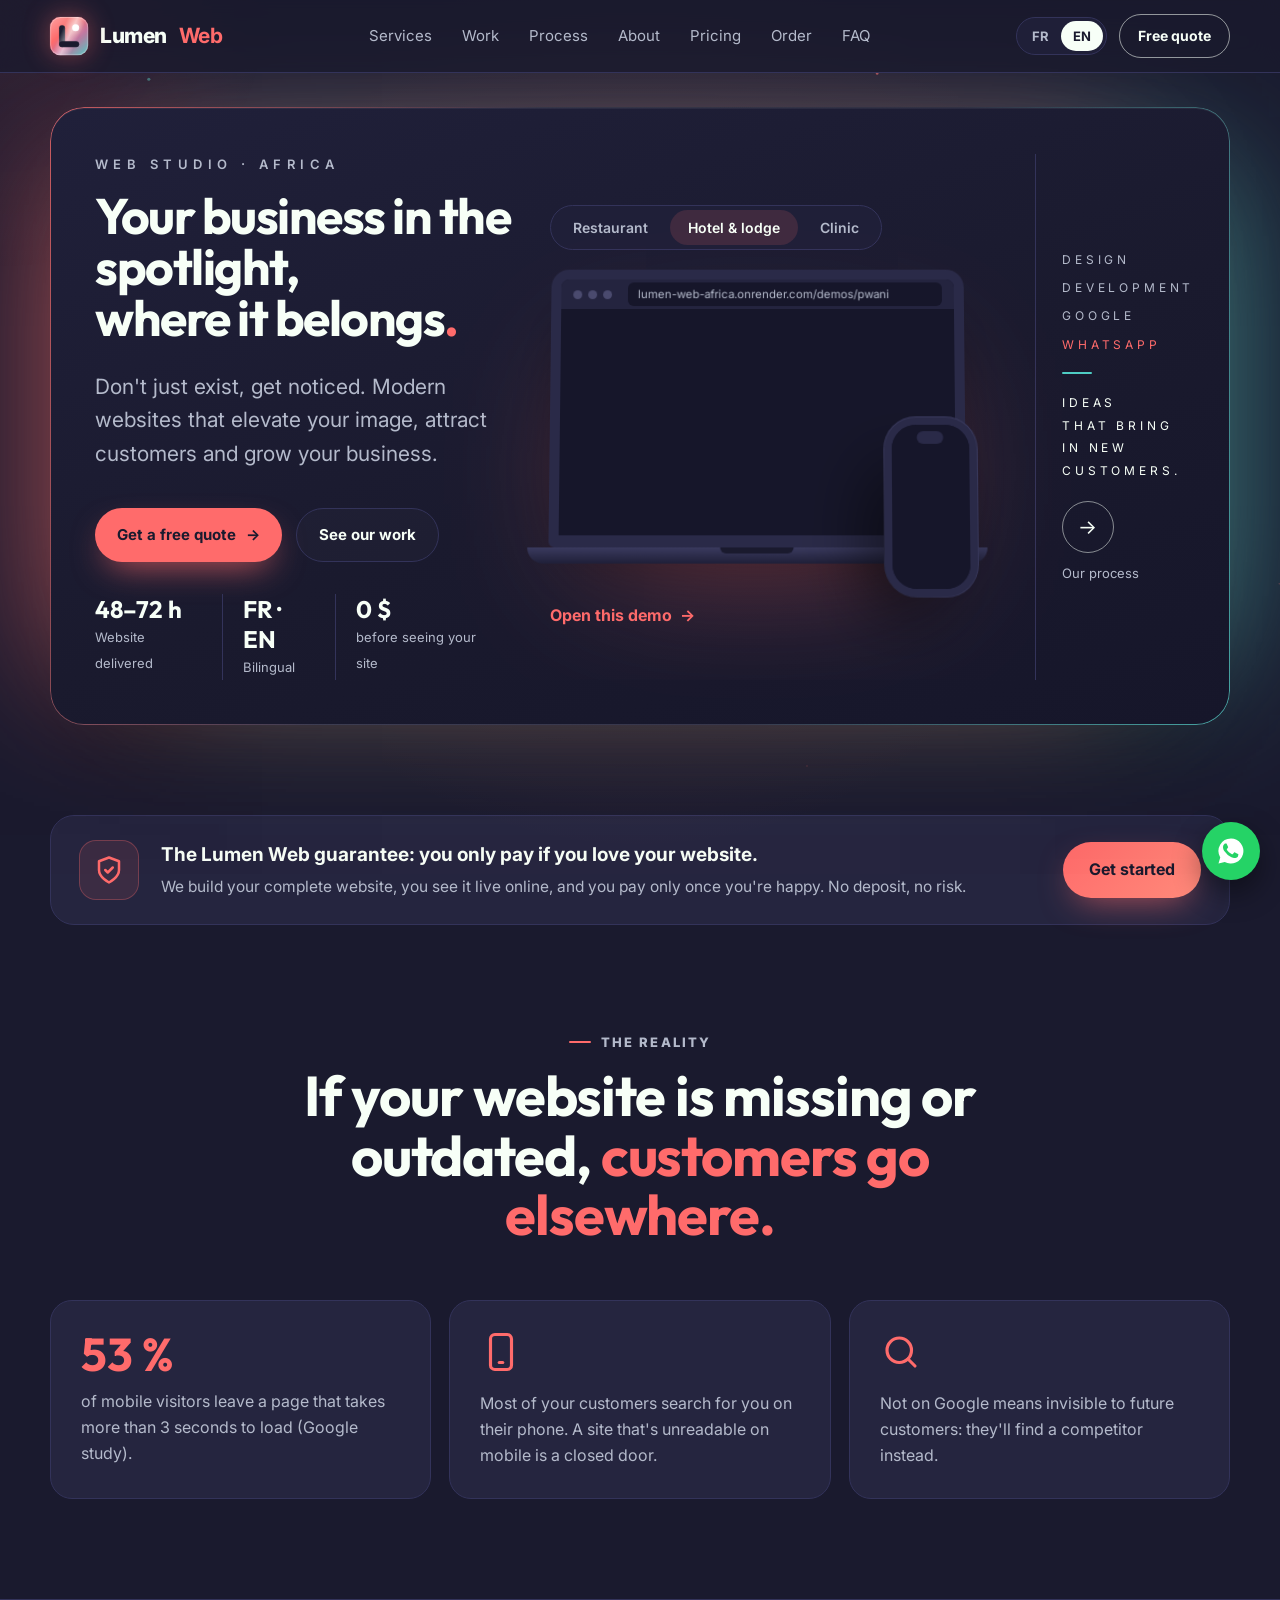
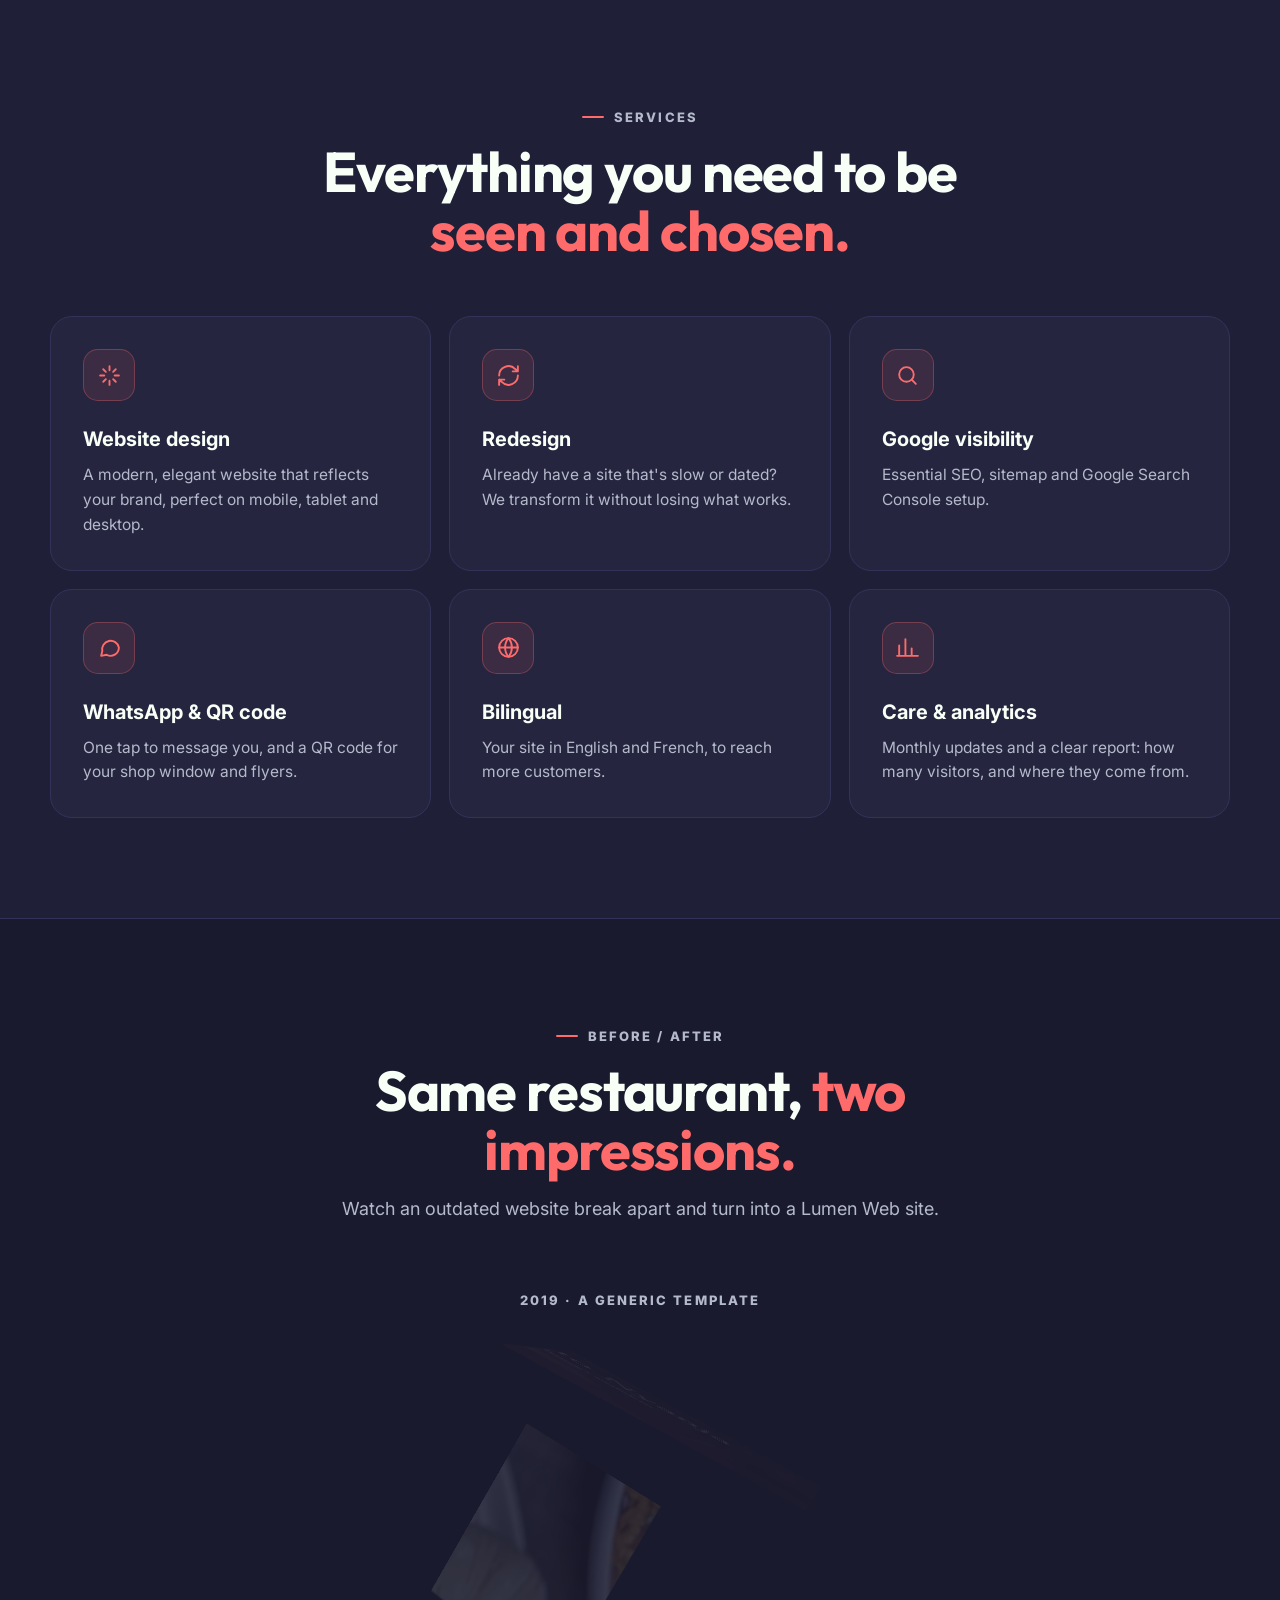
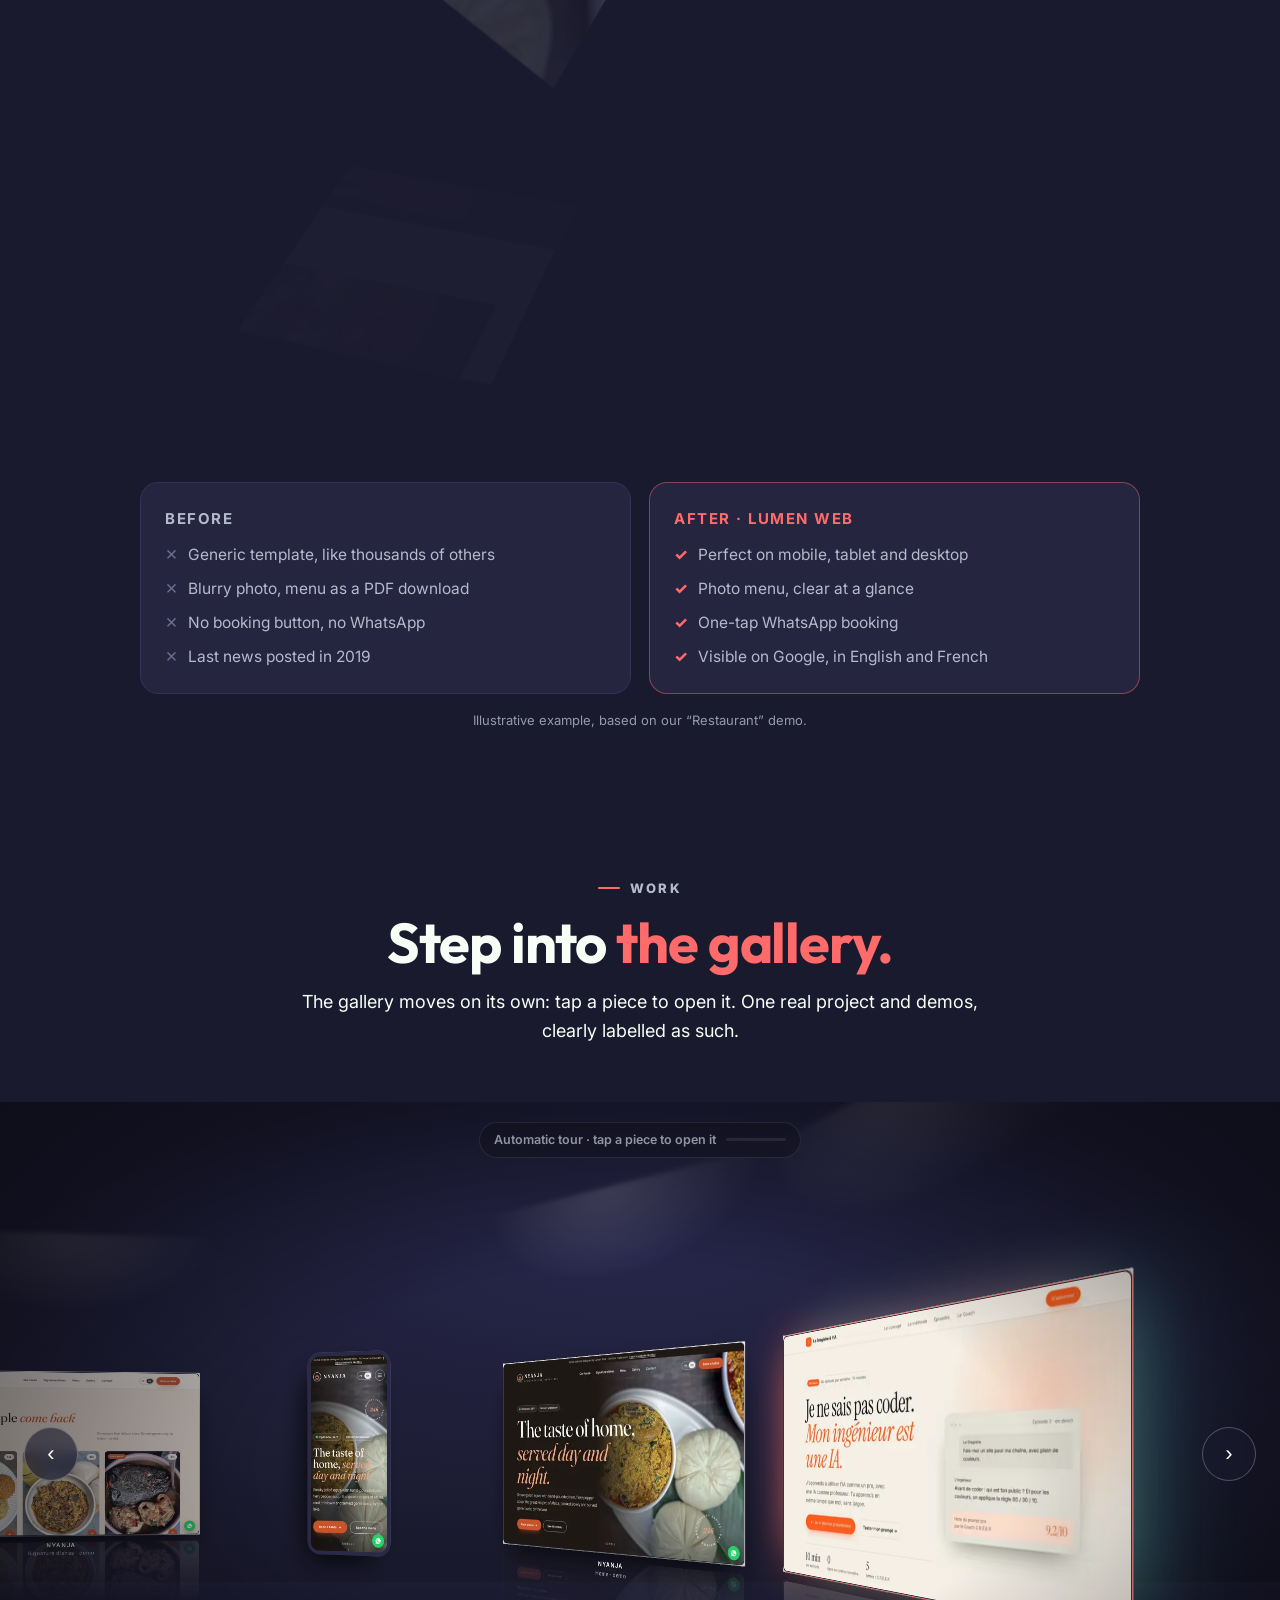
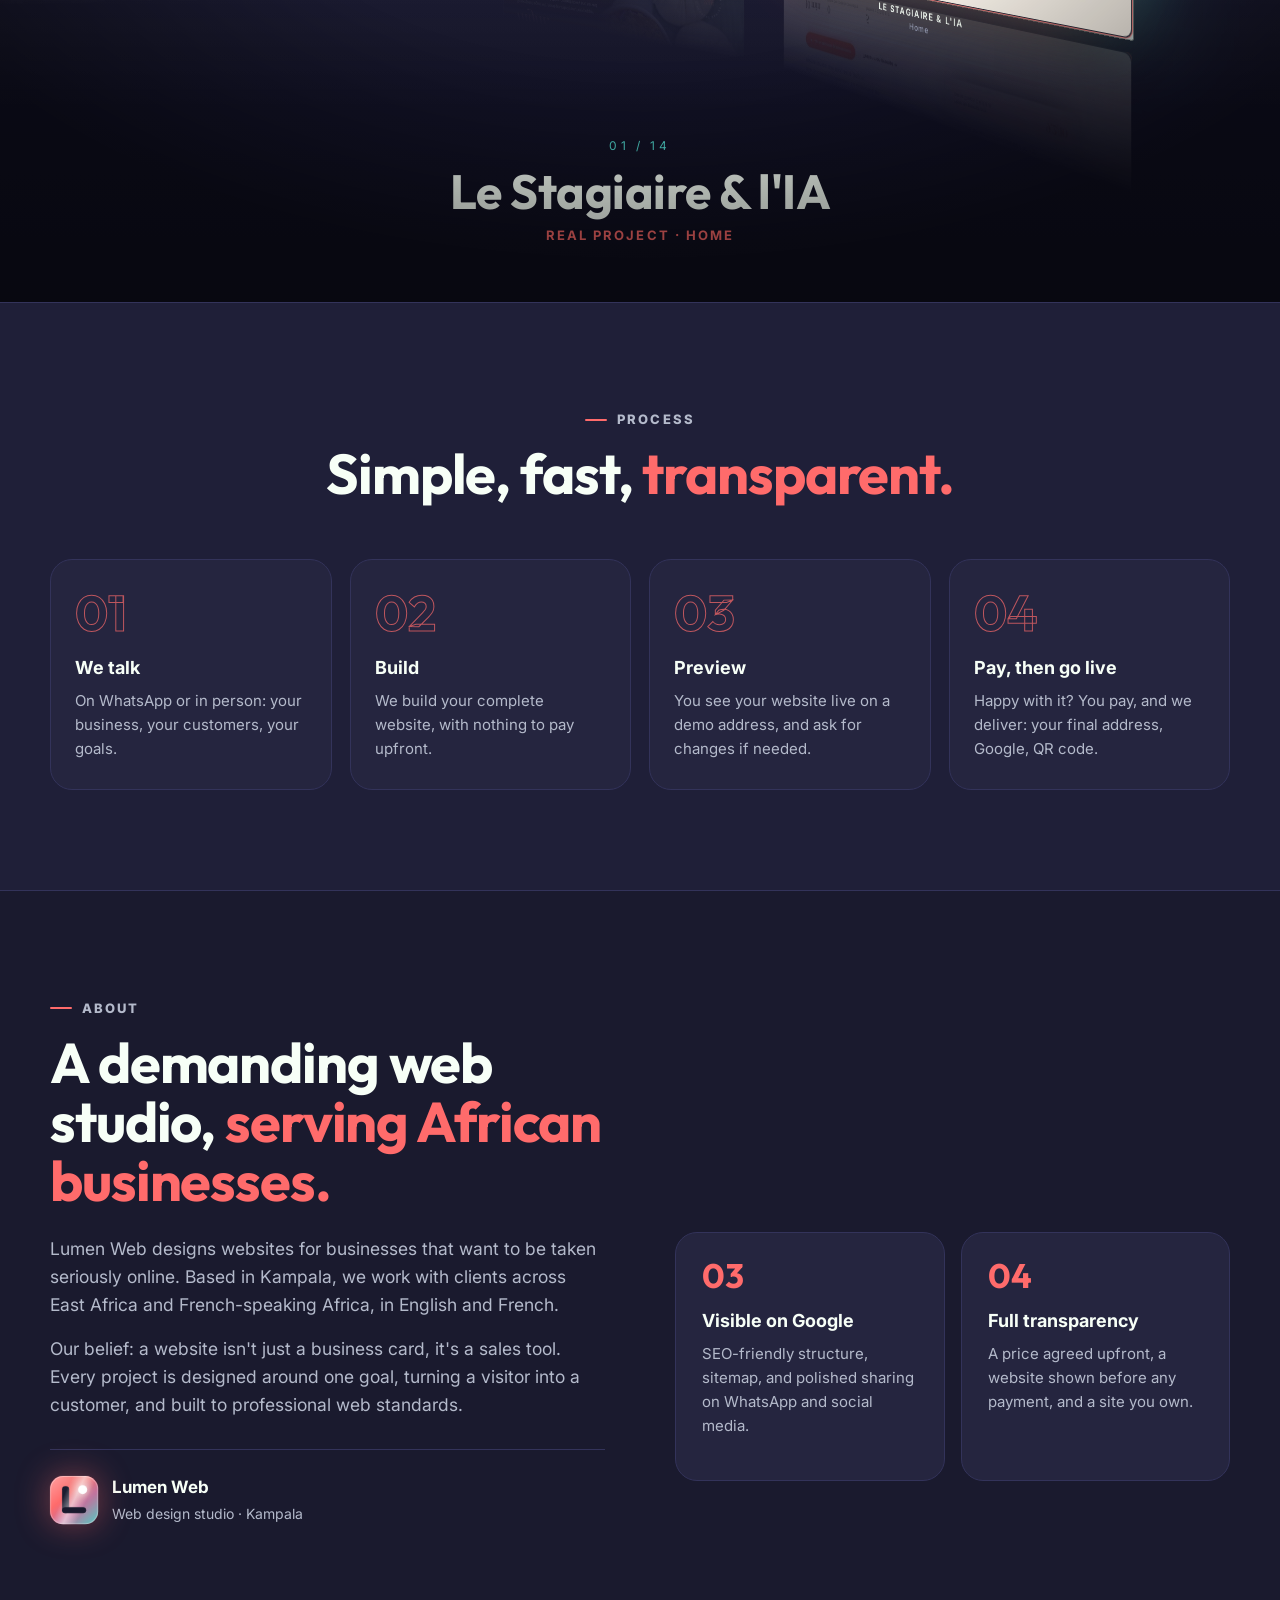
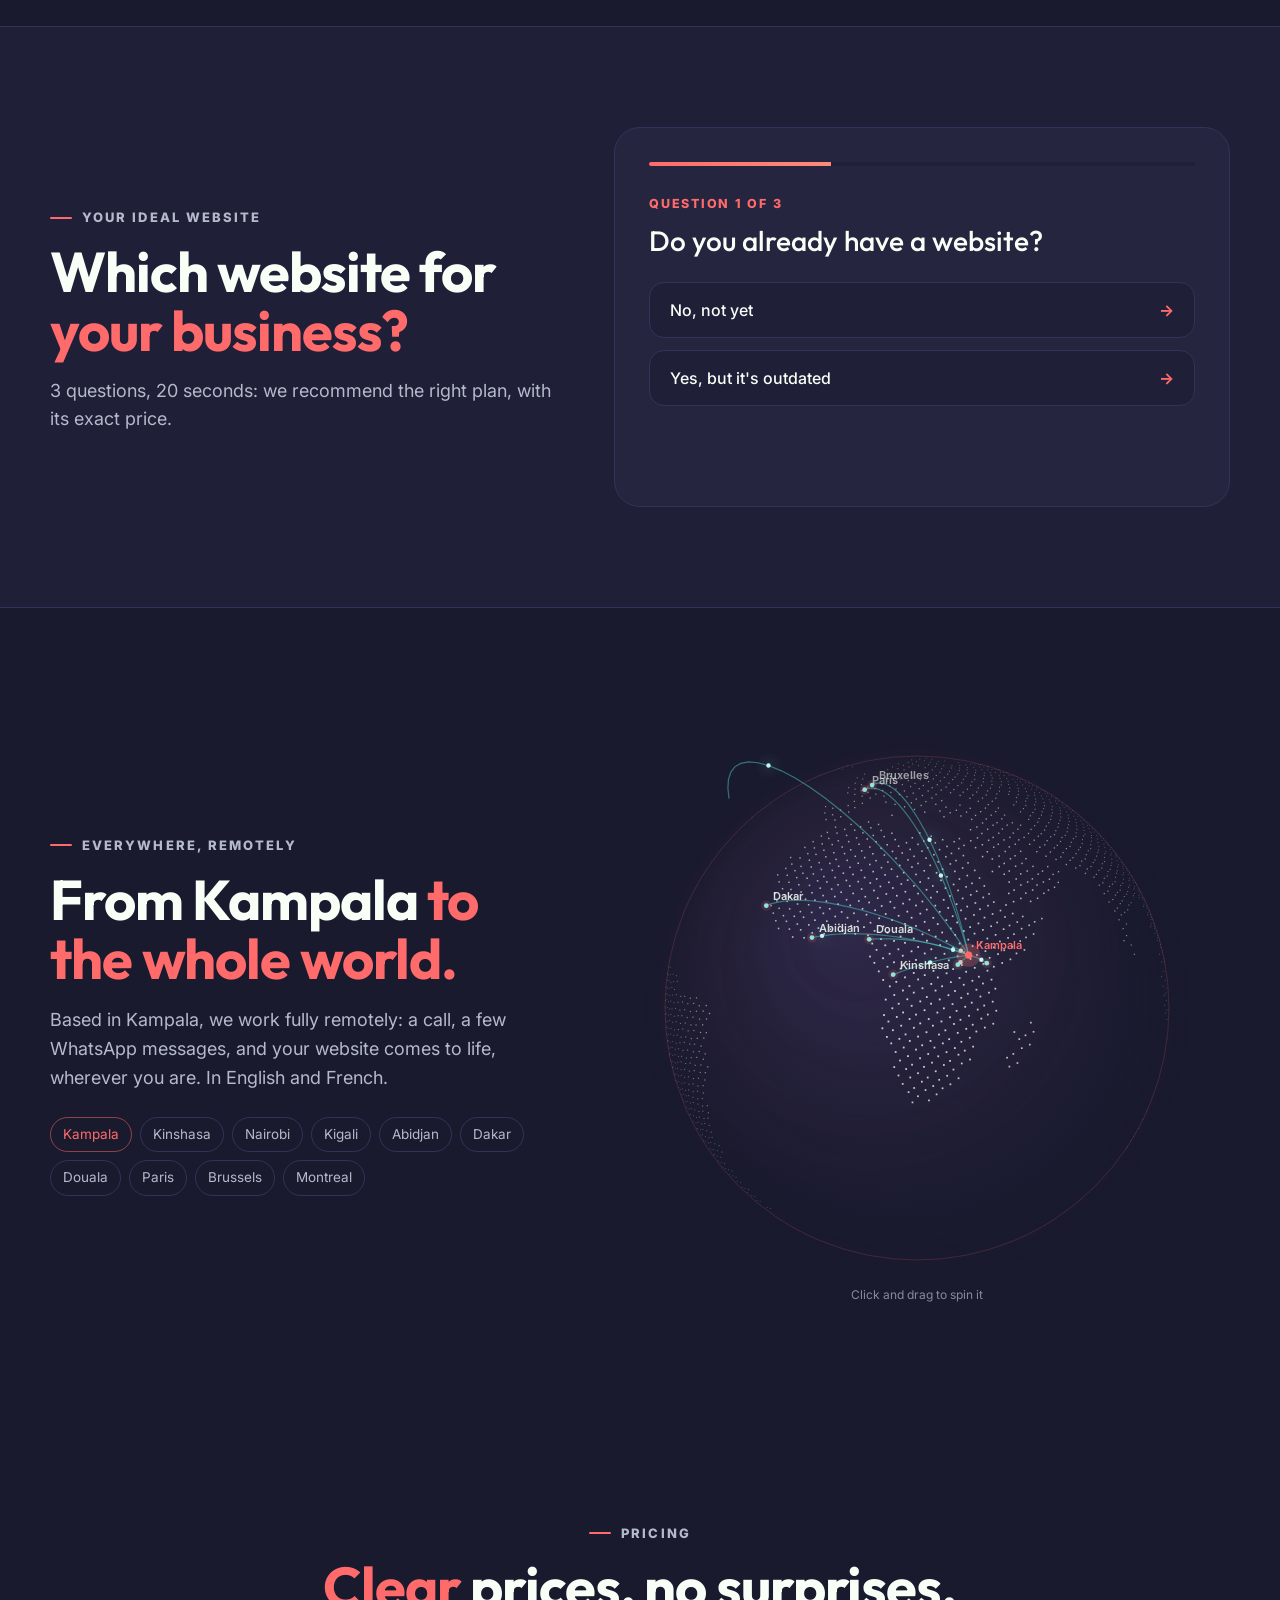
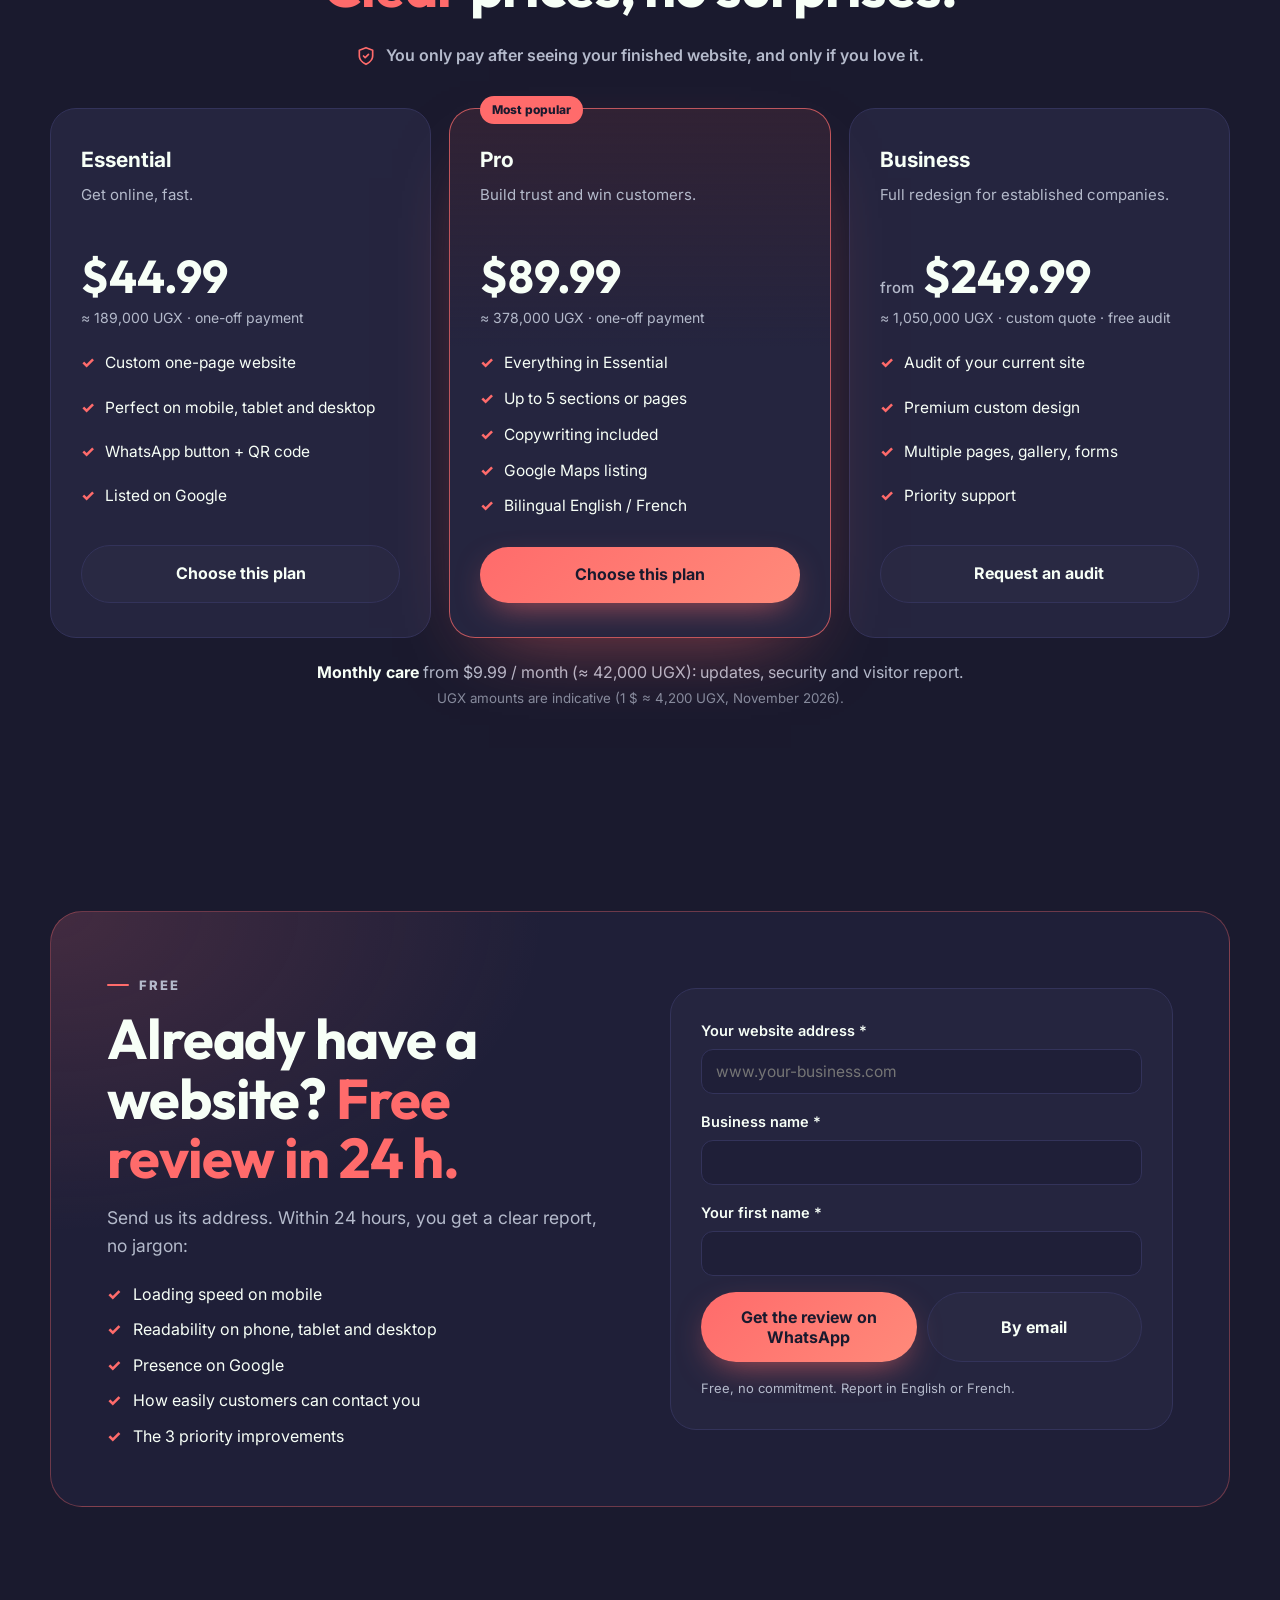
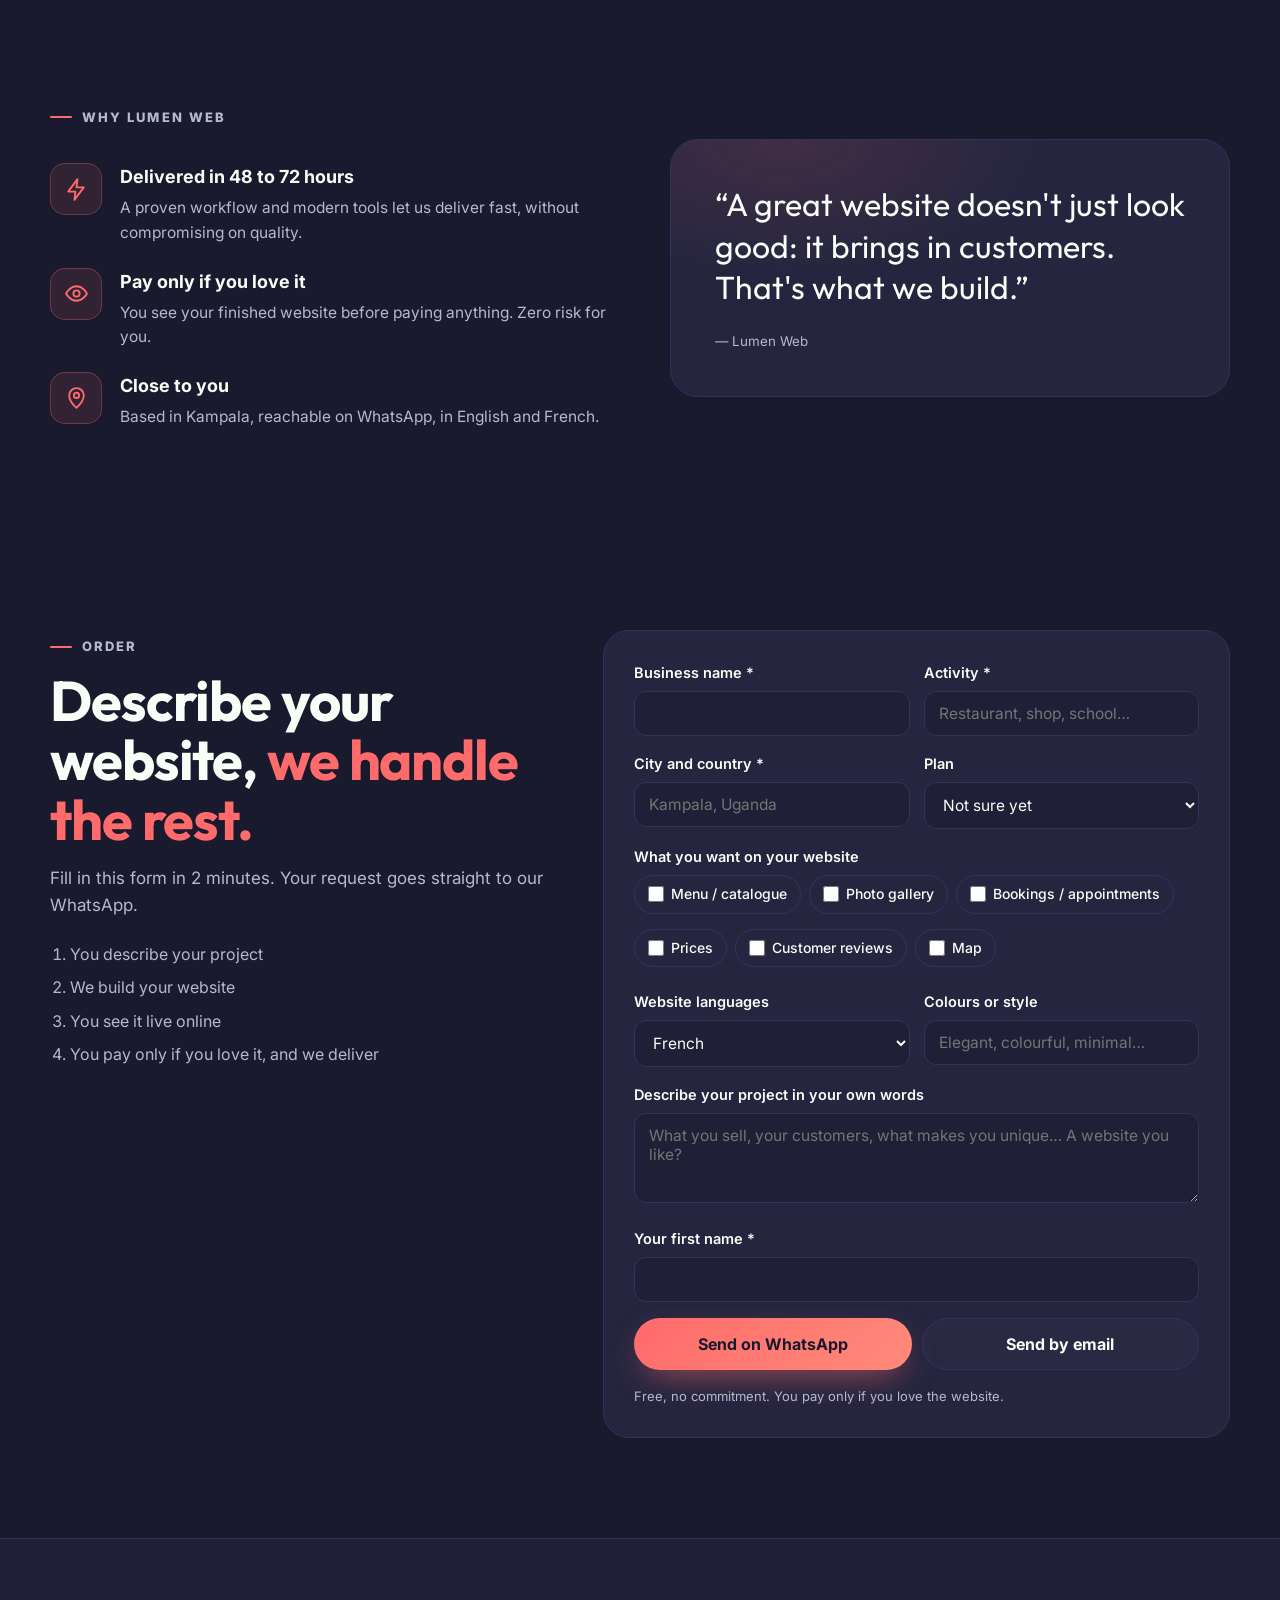
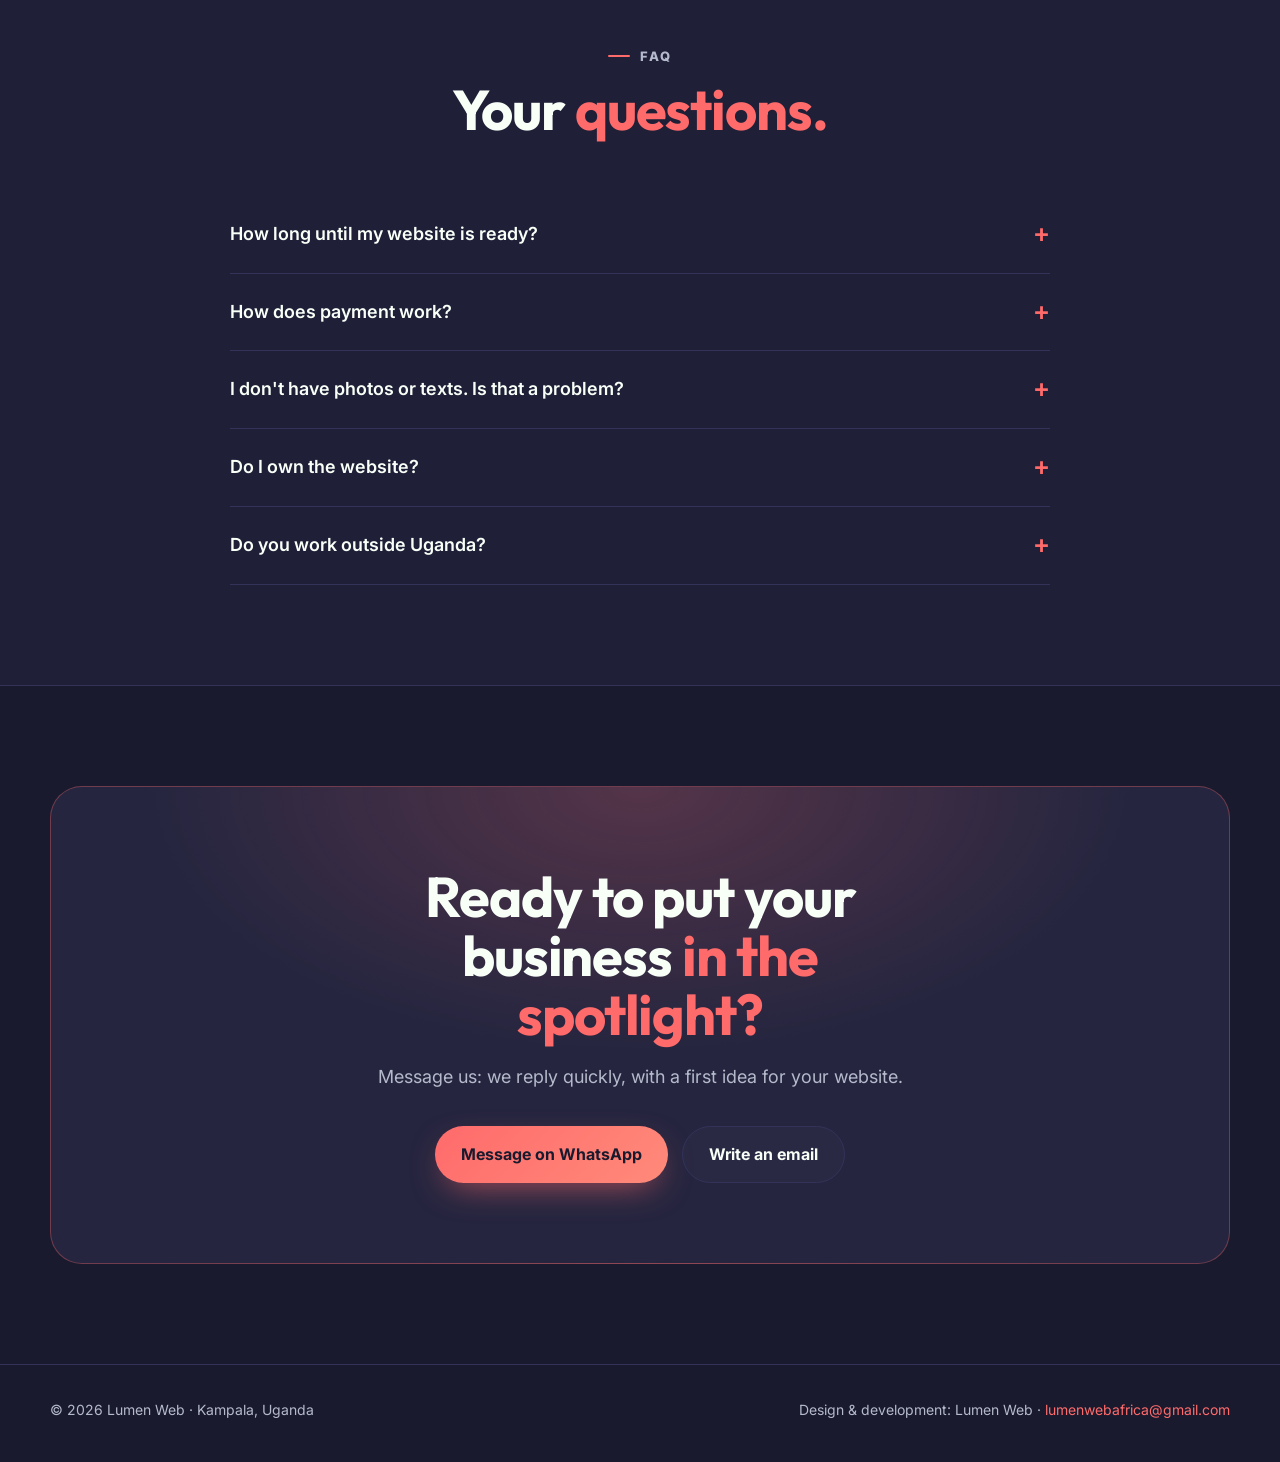
==== commit 9f7f4c54: "Nouvelle démo hôtel premium PWANI (lodge & spa bord de l'océan) : calendrier de disponibilités, prix" ====
--- a/index.html
+++ b/index.html
@@ -685,7 +685,7 @@
     <div class="bloc g-liste" id="g-liste">
       <a href="https://lestagiaire-ia.netlify.app" target="_blank" rel="noopener">Le Stagiaire & l'IA</a>
       <a href="demos/nyanja/" data-t="d1h">Restaurant</a>
-      <a href="demos/hotel/" data-t="d2h">Hôtel & lodge</a>
+      <a href="demos/pwani/" data-t="d2h">Hôtel & lodge</a>
       <a href="demos/clinique/" data-t="d3h">Clinique</a>
     </div>
   </section>
@@ -1053,8 +1053,8 @@
     if (i === vIdx && !force) return;
     vIdx = i; const d = DEMOS[i];
     vit.querySelectorAll(".onglets button").forEach((b, j) => { b.classList.toggle("on", j === i); b.setAttribute("aria-selected", j === i); });
-    vit.querySelector(".url").textContent = "lumen-web-africa.onrender.com/demos/" + (d === "restaurant" ? "nyanja" : d);
-    document.getElementById("v-lien").href = "demos/" + (d === "restaurant" ? "nyanja" : d) + "/";
+    vit.querySelector(".url").textContent = "lumen-web-africa.onrender.com/demos/" + (d === "restaurant" ? "nyanja" : d === "hotel" ? "pwani" : d);
+    document.getElementById("v-lien").href = "demos/" + (d === "restaurant" ? "nyanja" : d === "hotel" ? "pwani" : d) + "/";
     let restant = 2;
     [vPc, vTel].forEach(img => {
       img.classList.add("cache");
@@ -1266,9 +1266,9 @@
     restaurant: { url:"demos/nyanja/",
       fr:{ t:"Nyanja", d:"Démonstration d'un site de restaurant qui vend : on commande, on réserve et on offre en quelques gestes.", p:["Commande en ligne avec panier","Réservation par créneaux, WhatsApp ou e-mail","Fiches plats, prix dans 7 monnaies","Événements, carte cadeau, carte PDF"], v:"Ouvrir la démo" },
       en:{ t:"Nyanja", d:"A restaurant website that sells: order, book and give a gift card in a few taps.", p:["Online ordering with a cart","Time-slot booking by WhatsApp or email","Dish details, prices in 7 currencies","Events, gift card, PDF menu"], v:"Open the demo" } },
-    hotel: { url:"demos/hotel/",
-      fr:{ t:"Kivu Horizon", d:"Démonstration d'un site de lodge : le calme du lac dès la première image.", p:["Barre de réservation dès l'accueil","Chambres avec photos et prix","Expériences et restaurant","Avis clients et FAQ"], v:"Ouvrir la démo" },
-      en:{ t:"Kivu Horizon", d:"Lodge website demo: the calm of the lake from the very first image.", p:["Booking bar right on the homepage","Rooms with photos and prices","Experiences and restaurant","Guest reviews and FAQ"], v:"Open the demo" } },
+    hotel: { url:"demos/pwani/",
+      fr:{ t:"Pwani", d:"Démonstration d'un site d'hôtel qui remplit les chambres : disponibilités en direct et prix total calculé avant de réserver.", p:["Calendrier de disponibilités sur 2 mois","Prix total, taxes et économie affichés","Fiches chambres, prix dans 7 monnaies","Réservation WhatsApp ou e-mail"], v:"Ouvrir la démo" },
+      en:{ t:"Pwani", d:"A hotel website that fills rooms: live availability and the total price shown before booking.", p:["2-month availability calendar","Total price, taxes and savings shown","Room details, prices in 7 currencies","Booking by WhatsApp or email"], v:"Open the demo" } },
     clinique: { url:"demos/clinique/",
       fr:{ t:"Clinique Espoir+", d:"Démonstration d'un site de clinique : rassurant, clair, et rendez-vous en 30 secondes.", p:["Prise de rendez-vous immédiate","Services, médecins et horaires","Urgences joignables en un geste","Pensé d'abord pour le téléphone"], v:"Ouvrir la démo" },
       en:{ t:"Clinique Espoir+", d:"Clinic website demo: reassuring, clear, and appointments in 30 seconds.", p:["Instant appointment booking","Services, doctors and opening hours","Emergencies reachable in one tap","Designed mobile-first"], v:"Open the demo" } }
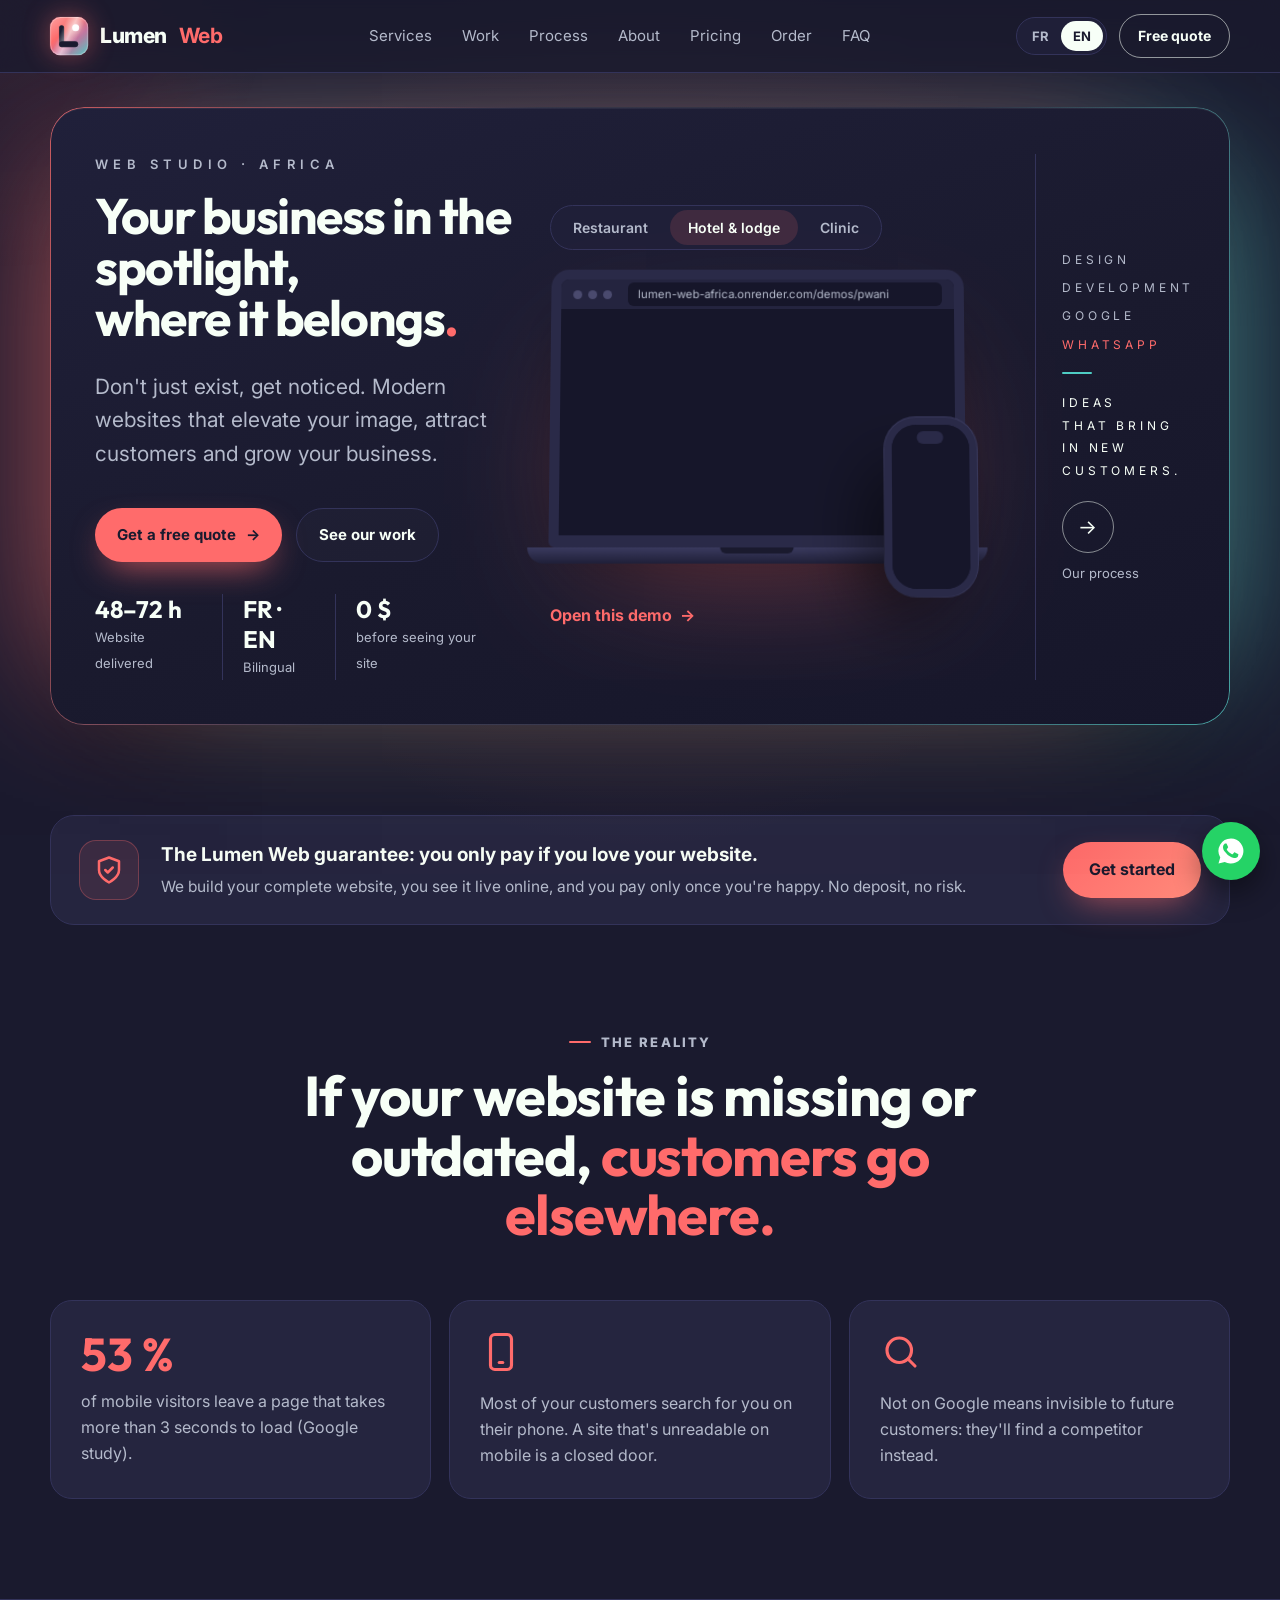
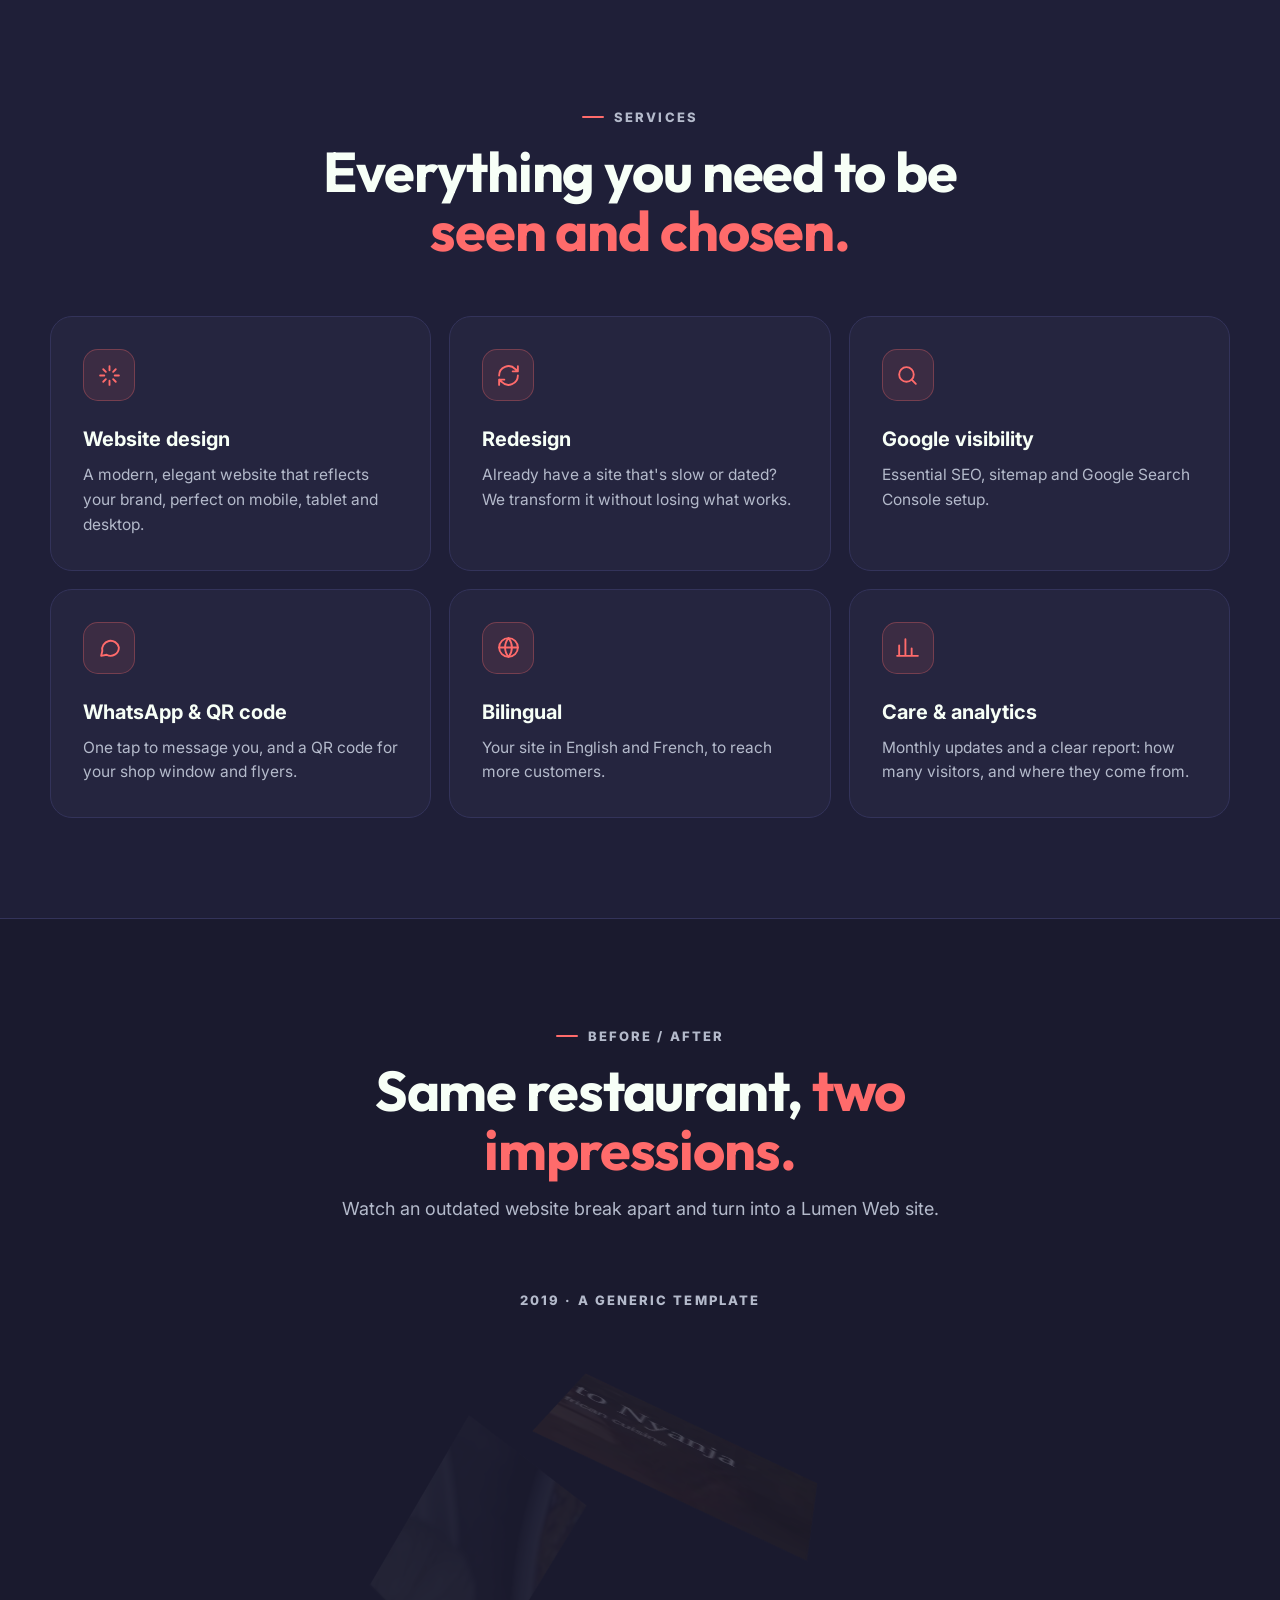
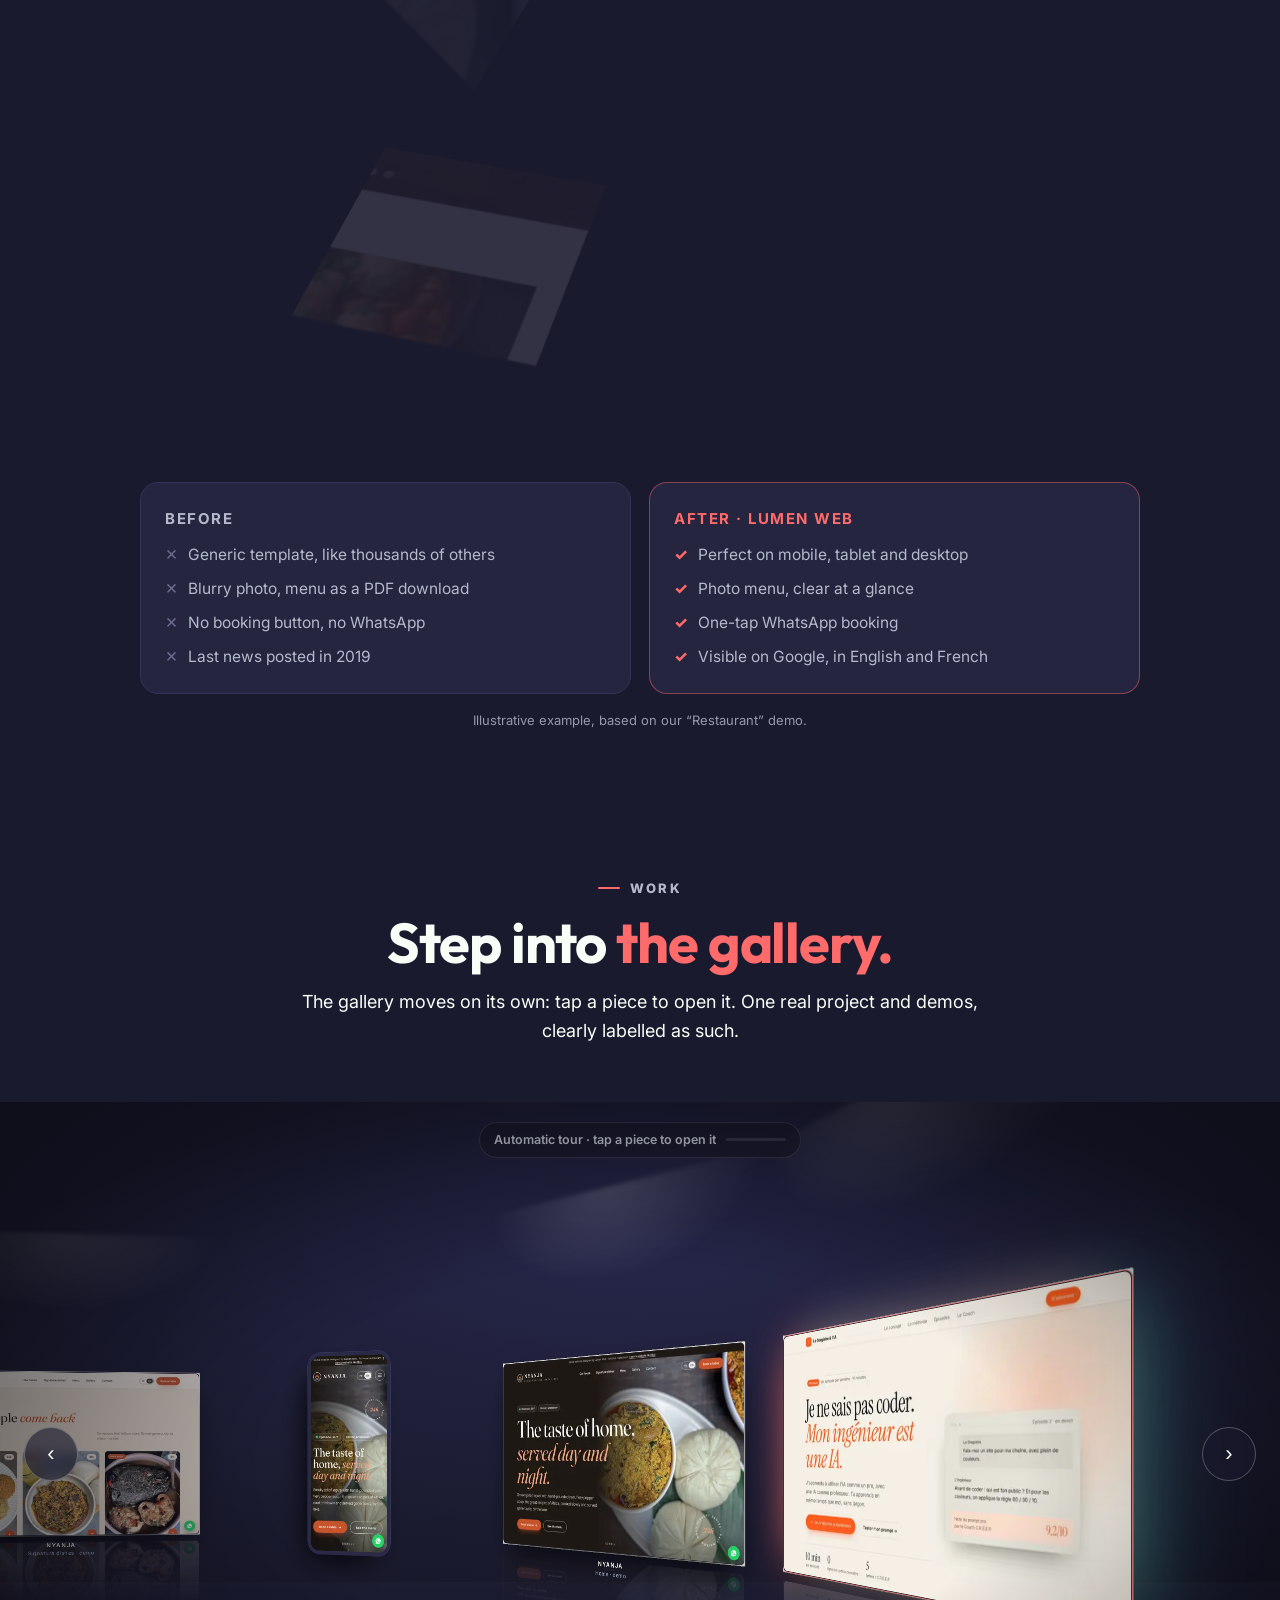
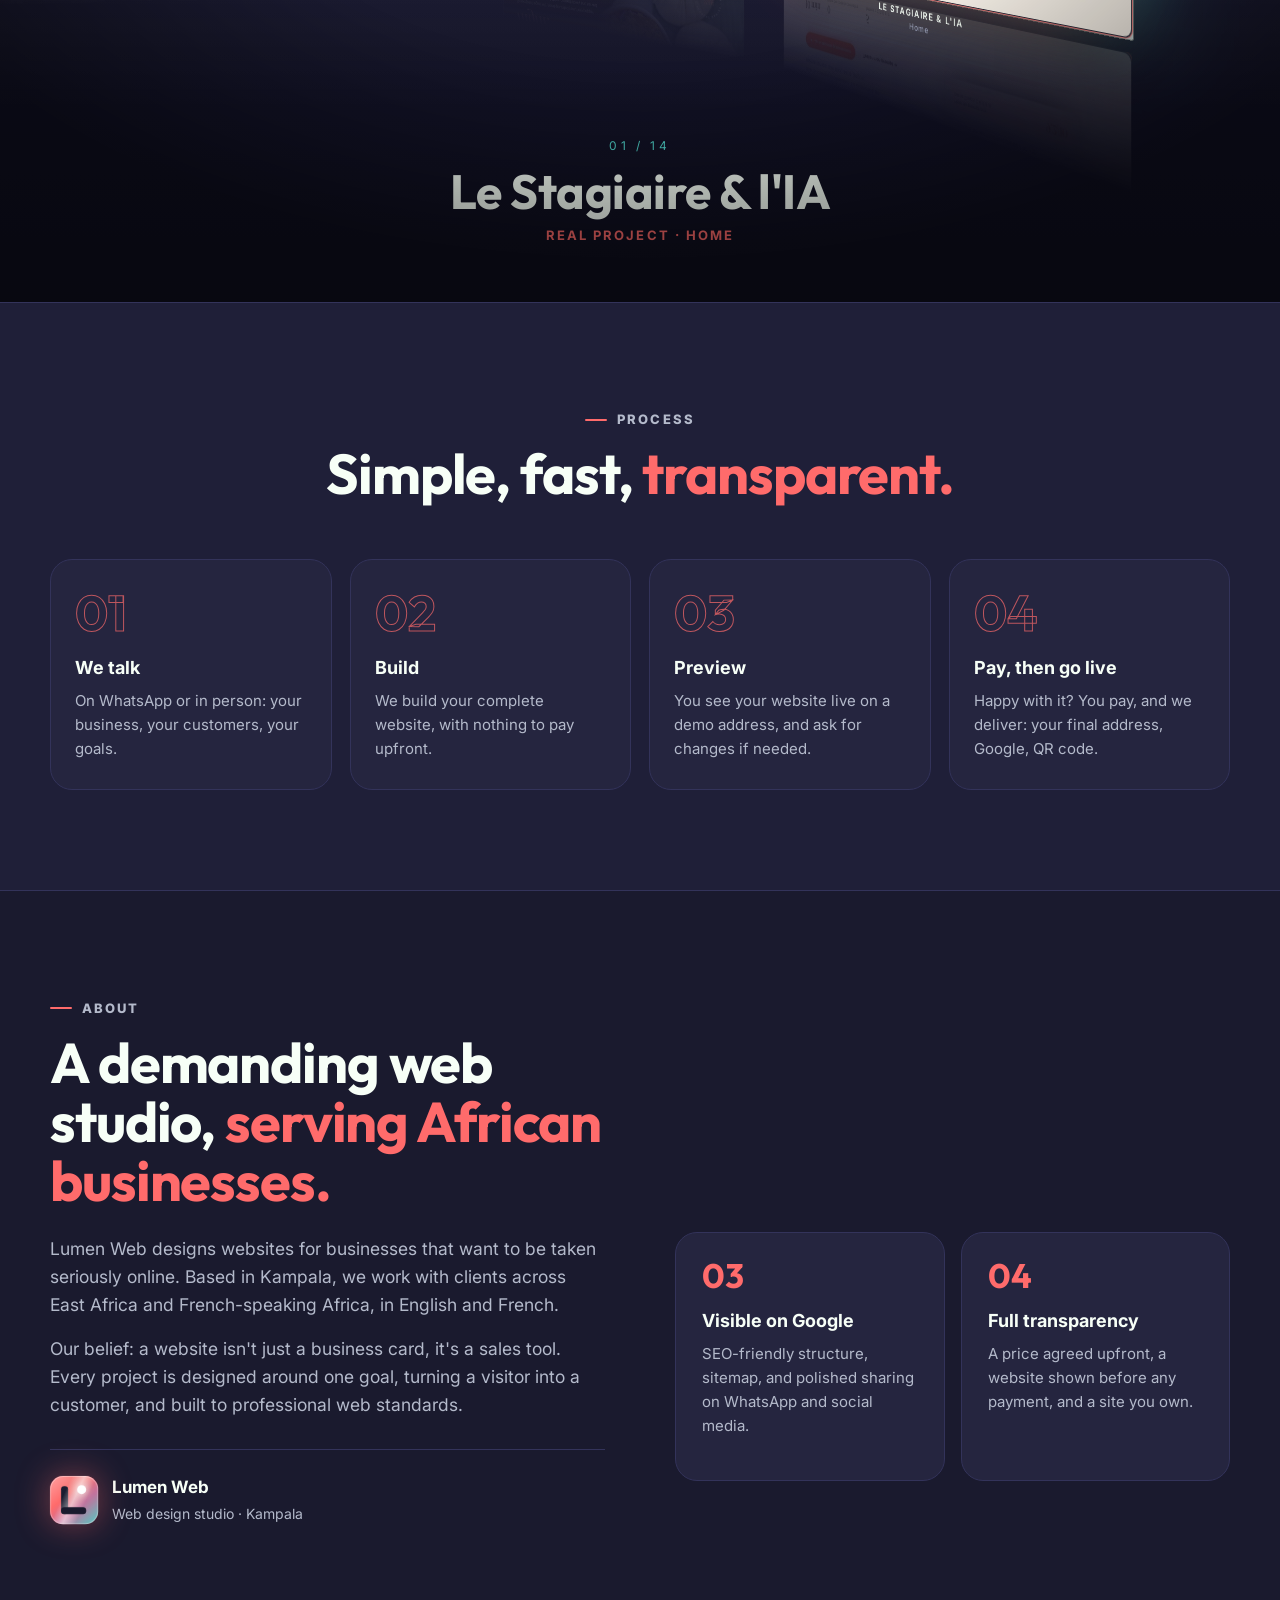
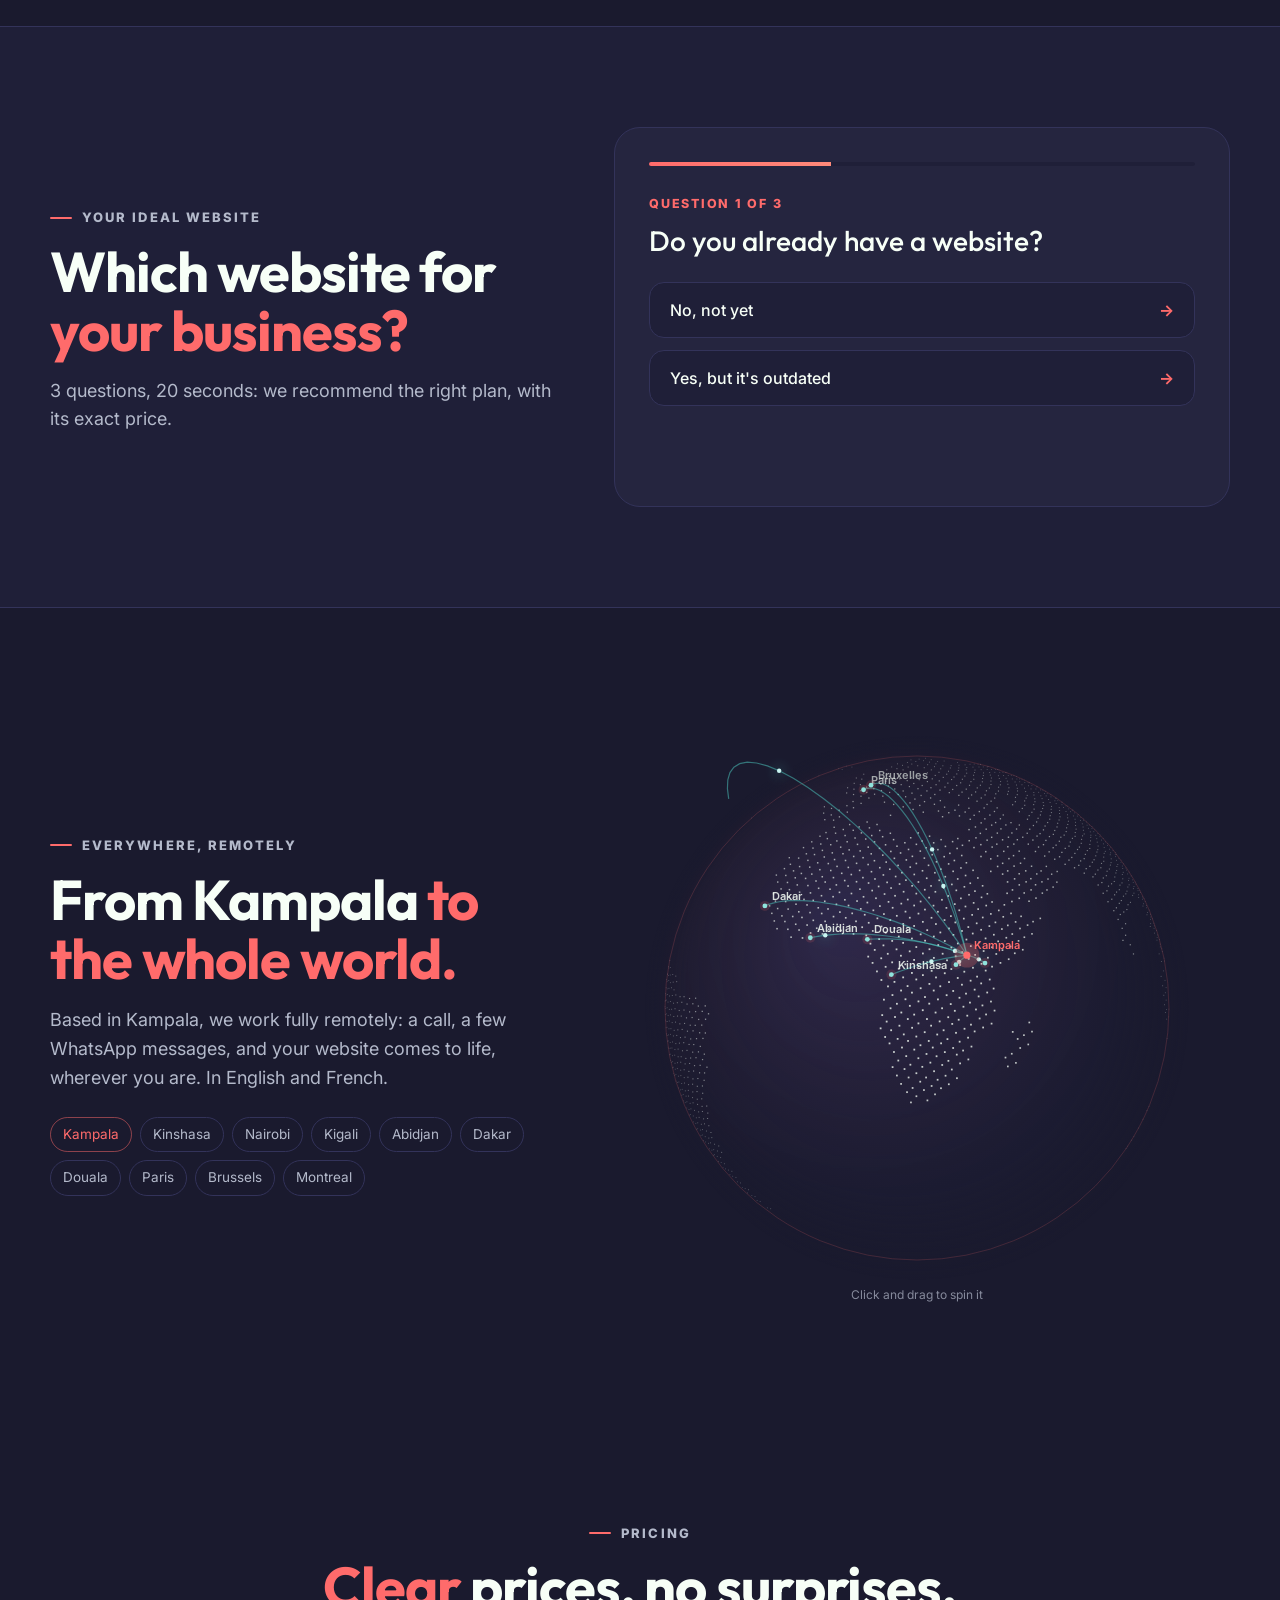
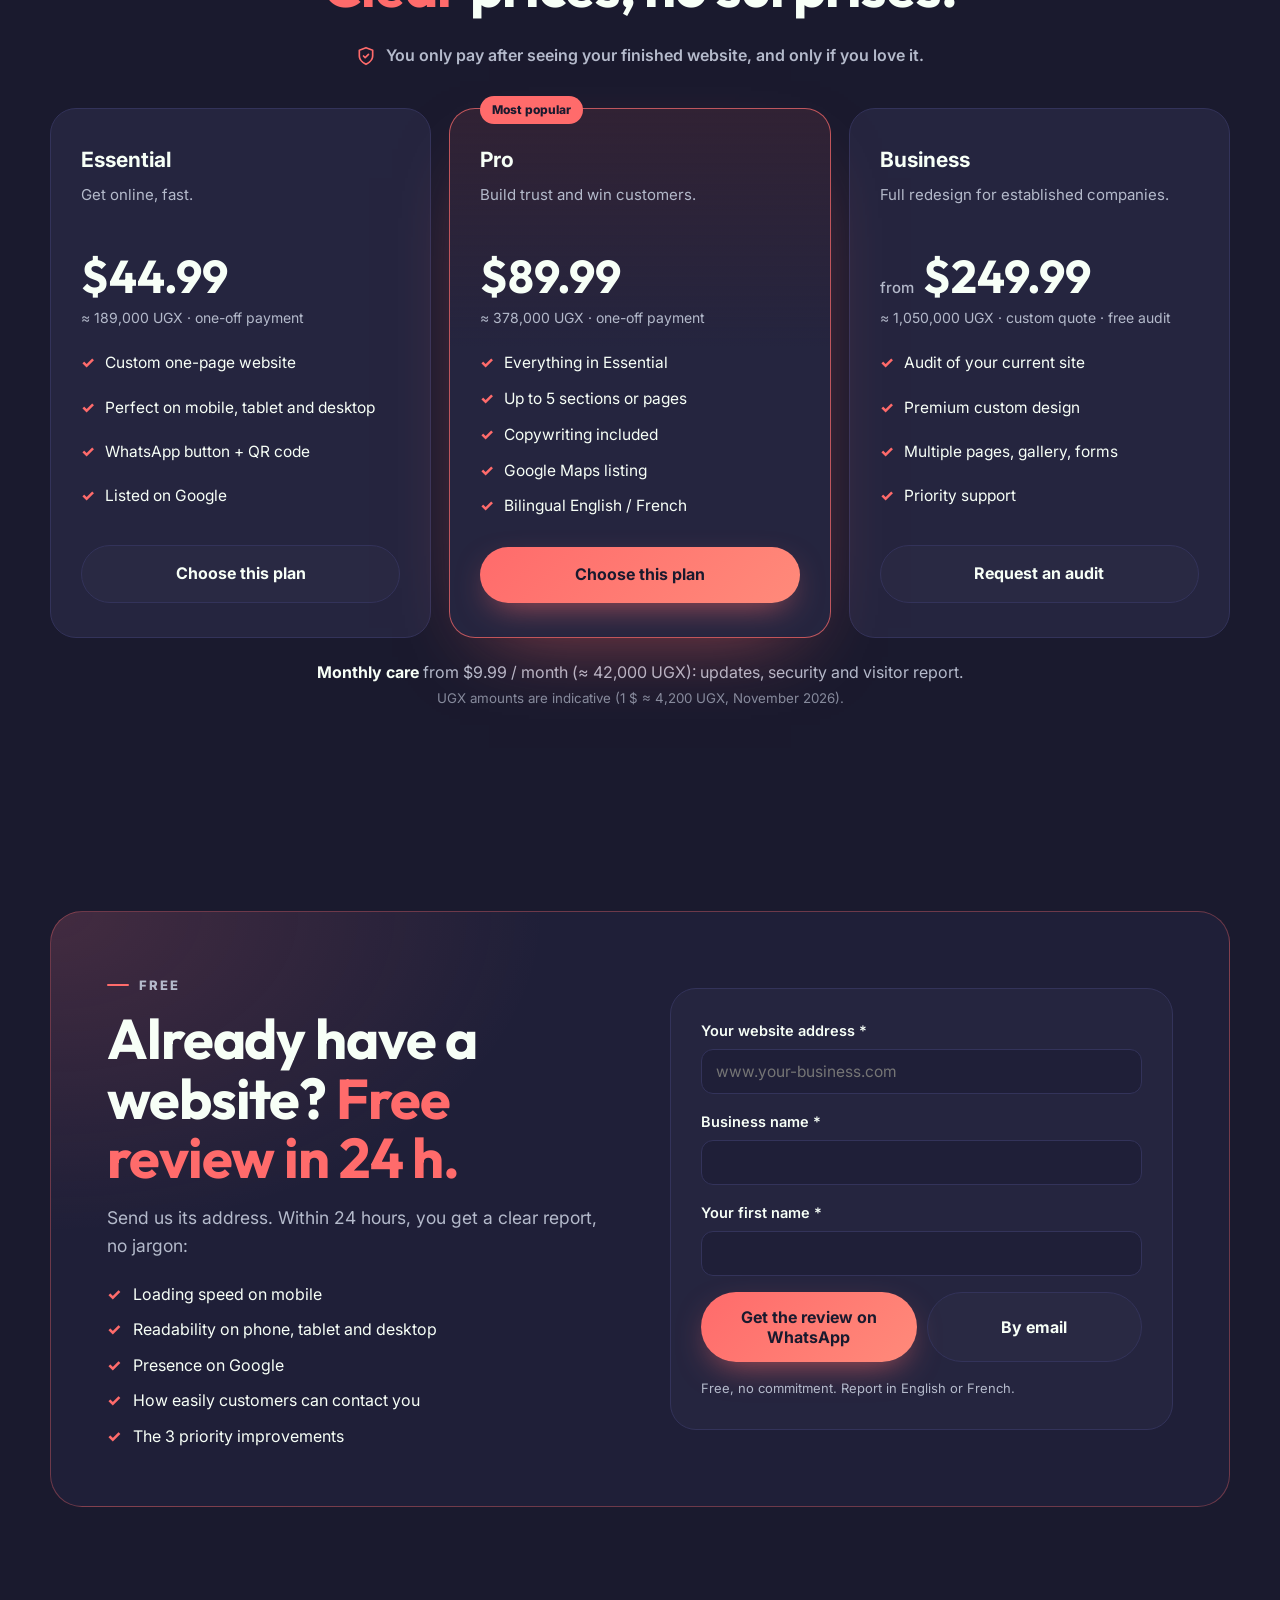
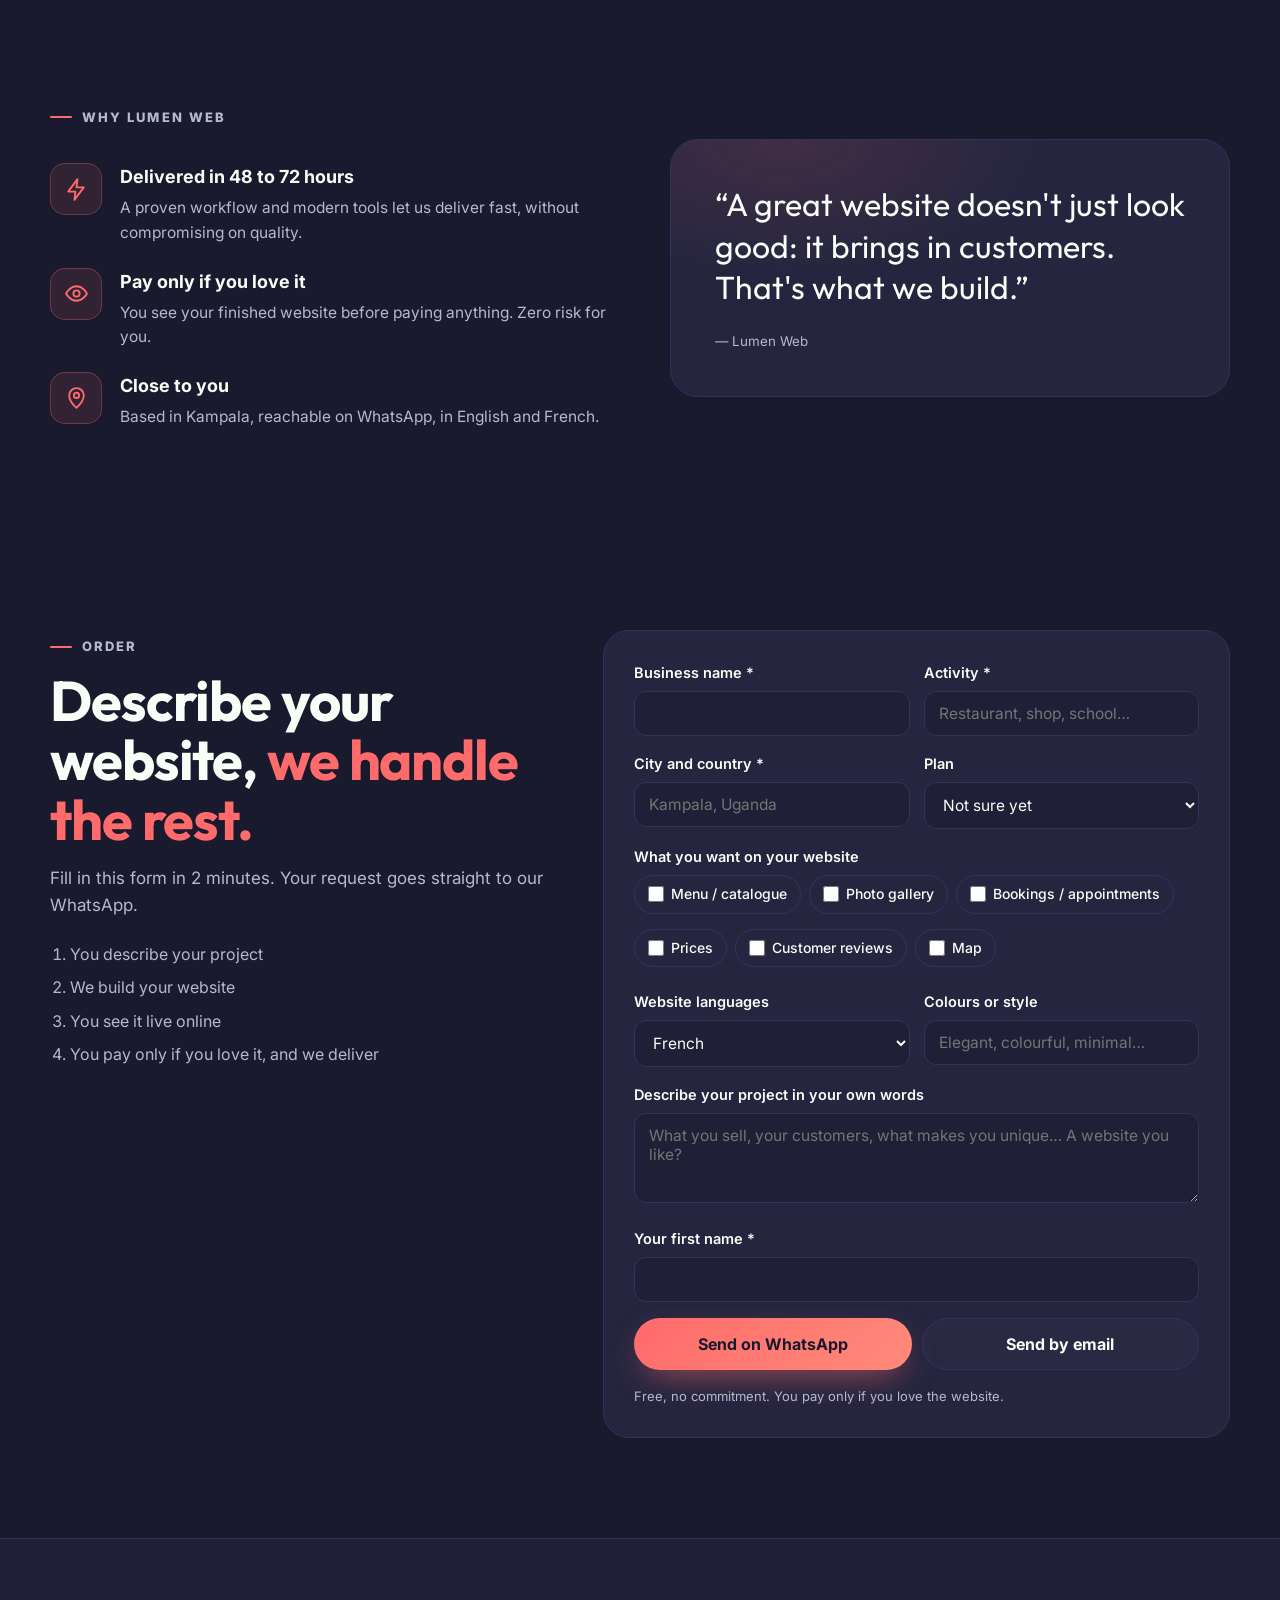
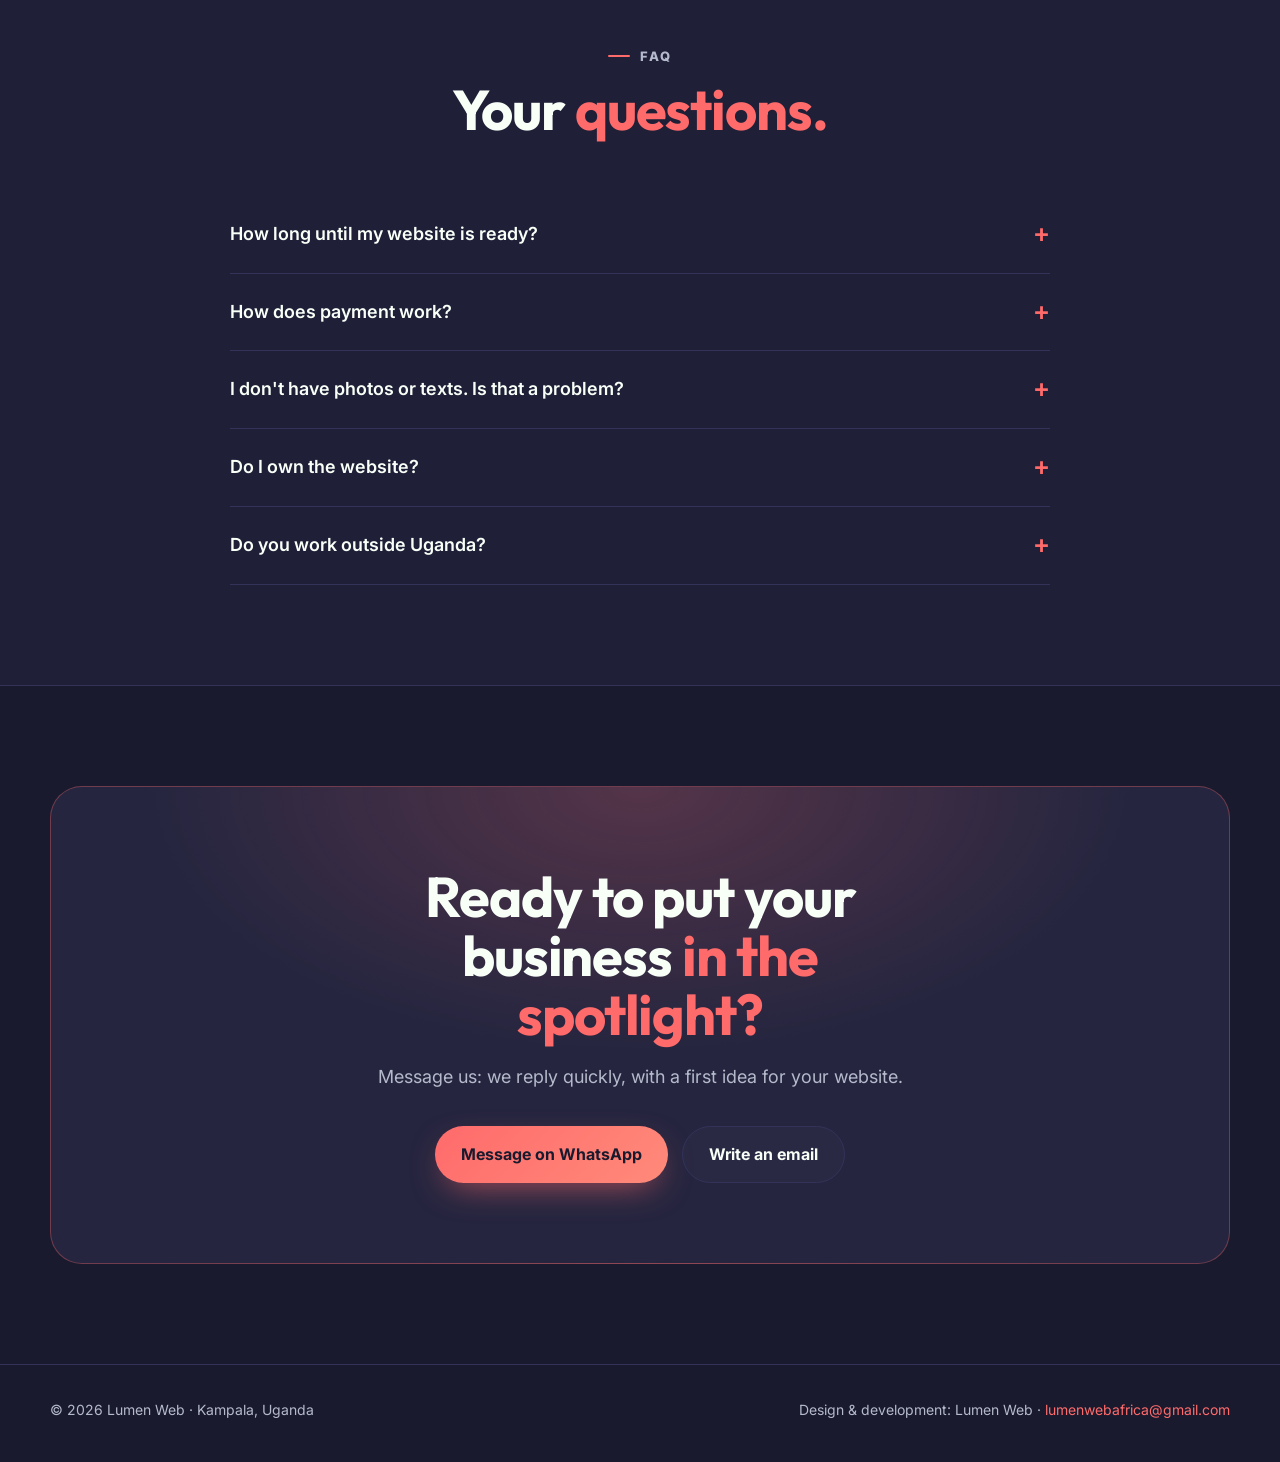
==== commit 4e8309a1: "Nouvelle démo clinique AFYA (« clinique lumineuse ») : statut ouvert/fermé en direct, orienteur « qu" ====
--- a/index.html
+++ b/index.html
@@ -686,7 +686,7 @@
       <a href="https://lestagiaire-ia.netlify.app" target="_blank" rel="noopener">Le Stagiaire & l'IA</a>
       <a href="demos/nyanja/" data-t="d1h">Restaurant</a>
       <a href="demos/pwani/" data-t="d2h">Hôtel & lodge</a>
-      <a href="demos/clinique/" data-t="d3h">Clinique</a>
+      <a href="demos/afya/" data-t="d3h">Clinique</a>
     </div>
   </section>
 
@@ -1053,8 +1053,8 @@
     if (i === vIdx && !force) return;
     vIdx = i; const d = DEMOS[i];
     vit.querySelectorAll(".onglets button").forEach((b, j) => { b.classList.toggle("on", j === i); b.setAttribute("aria-selected", j === i); });
-    vit.querySelector(".url").textContent = "lumen-web-africa.onrender.com/demos/" + (d === "restaurant" ? "nyanja" : d === "hotel" ? "pwani" : d);
-    document.getElementById("v-lien").href = "demos/" + (d === "restaurant" ? "nyanja" : d === "hotel" ? "pwani" : d) + "/";
+    vit.querySelector(".url").textContent = "lumen-web-africa.onrender.com/demos/" + (d === "restaurant" ? "nyanja" : d === "hotel" ? "pwani" : "afya");
+    document.getElementById("v-lien").href = "demos/" + (d === "restaurant" ? "nyanja" : d === "hotel" ? "pwani" : "afya") + "/";
     let restant = 2;
     [vPc, vTel].forEach(img => {
       img.classList.add("cache");
@@ -1269,16 +1269,16 @@
     hotel: { url:"demos/pwani/",
       fr:{ t:"Pwani", d:"Démonstration d'un site d'hôtel qui remplit les chambres : disponibilités en direct et prix total calculé avant de réserver.", p:["Calendrier de disponibilités sur 2 mois","Prix total, taxes et économie affichés","Fiches chambres, prix dans 7 monnaies","Réservation WhatsApp ou e-mail"], v:"Ouvrir la démo" },
       en:{ t:"Pwani", d:"A hotel website that fills rooms: live availability and the total price shown before booking.", p:["2-month availability calendar","Total price, taxes and savings shown","Room details, prices in 7 currencies","Booking by WhatsApp or email"], v:"Open the demo" } },
-    clinique: { url:"demos/clinique/",
-      fr:{ t:"Clinique Espoir+", d:"Démonstration d'un site de clinique : rassurant, clair, et rendez-vous en 30 secondes.", p:["Prise de rendez-vous immédiate","Services, médecins et horaires","Urgences joignables en un geste","Pensé d'abord pour le téléphone"], v:"Ouvrir la démo" },
-      en:{ t:"Clinique Espoir+", d:"Clinic website demo: reassuring, clear, and appointments in 30 seconds.", p:["Instant appointment booking","Services, doctors and opening hours","Emergencies reachable in one tap","Designed mobile-first"], v:"Open the demo" } }
+    clinique: { url:"demos/afya/",
+      fr:{ t:"Afya", d:"Démonstration d'un site de clinique qui rassure et remplit l'agenda : rendez-vous en ligne en une minute, créneaux en temps réel.", p:["Rendez-vous en 3 étapes, créneaux par médecin","Orienteur : « qui dois-je consulter ? »","Prix clairs, ouvert / fermé en direct","Confirmation WhatsApp ou e-mail + agenda"], v:"Ouvrir la démo" },
+      en:{ t:"Afya", d:"A clinic website that reassures and fills the diary: online booking in one minute, real-time slots.", p:["3-step booking, slots per doctor","Guide: “who should I see?”","Clear prices, live open/closed status","WhatsApp or email confirmation + calendar"], v:"Open the demo" } }
   };
   const OEUVRES = [
     ["stagiaire","stagiaire",0,{fr:"Accueil",en:"Home"}],
     ["r-accueil","restaurant",0,{fr:"Accueil",en:"Home"}],["r-tel","restaurant",1,{fr:"Sur téléphone",en:"On mobile"}],["r-plats","restaurant",0,{fr:"Plats signature",en:"Signature dishes"}],
     ["r-carte","restaurant",0,{fr:"La carte",en:"The menu"}],["r-galerie","restaurant",0,{fr:"Galerie",en:"Gallery"}],
     ["h-accueil","hotel",0,{fr:"Accueil",en:"Home"}],["h-chambres","hotel",0,{fr:"Chambres",en:"Rooms"}],["h-tel","hotel",1,{fr:"Sur téléphone",en:"On mobile"}],["h-exp","hotel",0,{fr:"Expériences",en:"Experiences"}],
-    ["c-accueil","clinique",0,{fr:"Accueil",en:"Home"}],["c-services","clinique",0,{fr:"Services",en:"Services"}],["c-tel","clinique",1,{fr:"Sur téléphone",en:"On mobile"}],["c-medecins","clinique",0,{fr:"Médecins",en:"Doctors"}]
+    ["c-accueil","clinique",0,{fr:"Accueil",en:"Home"}],["c-services","clinique",0,{fr:"Soins et prix",en:"Care and prices"}],["c-tel","clinique",1,{fr:"Sur téléphone",en:"On mobile"}],["c-medecins","clinique",0,{fr:"Rendez-vous en ligne",en:"Online booking"}]
   ];
   const gImg = (id) => id === "stagiaire" ? "galerie/stagiaire.webp" : `galerie/${id}-${lang}.webp`;
   const gMonde = document.getElementById("g-monde"), gPiste = document.getElementById("g-piste"), gLeg = document.getElementById("g-leg");
